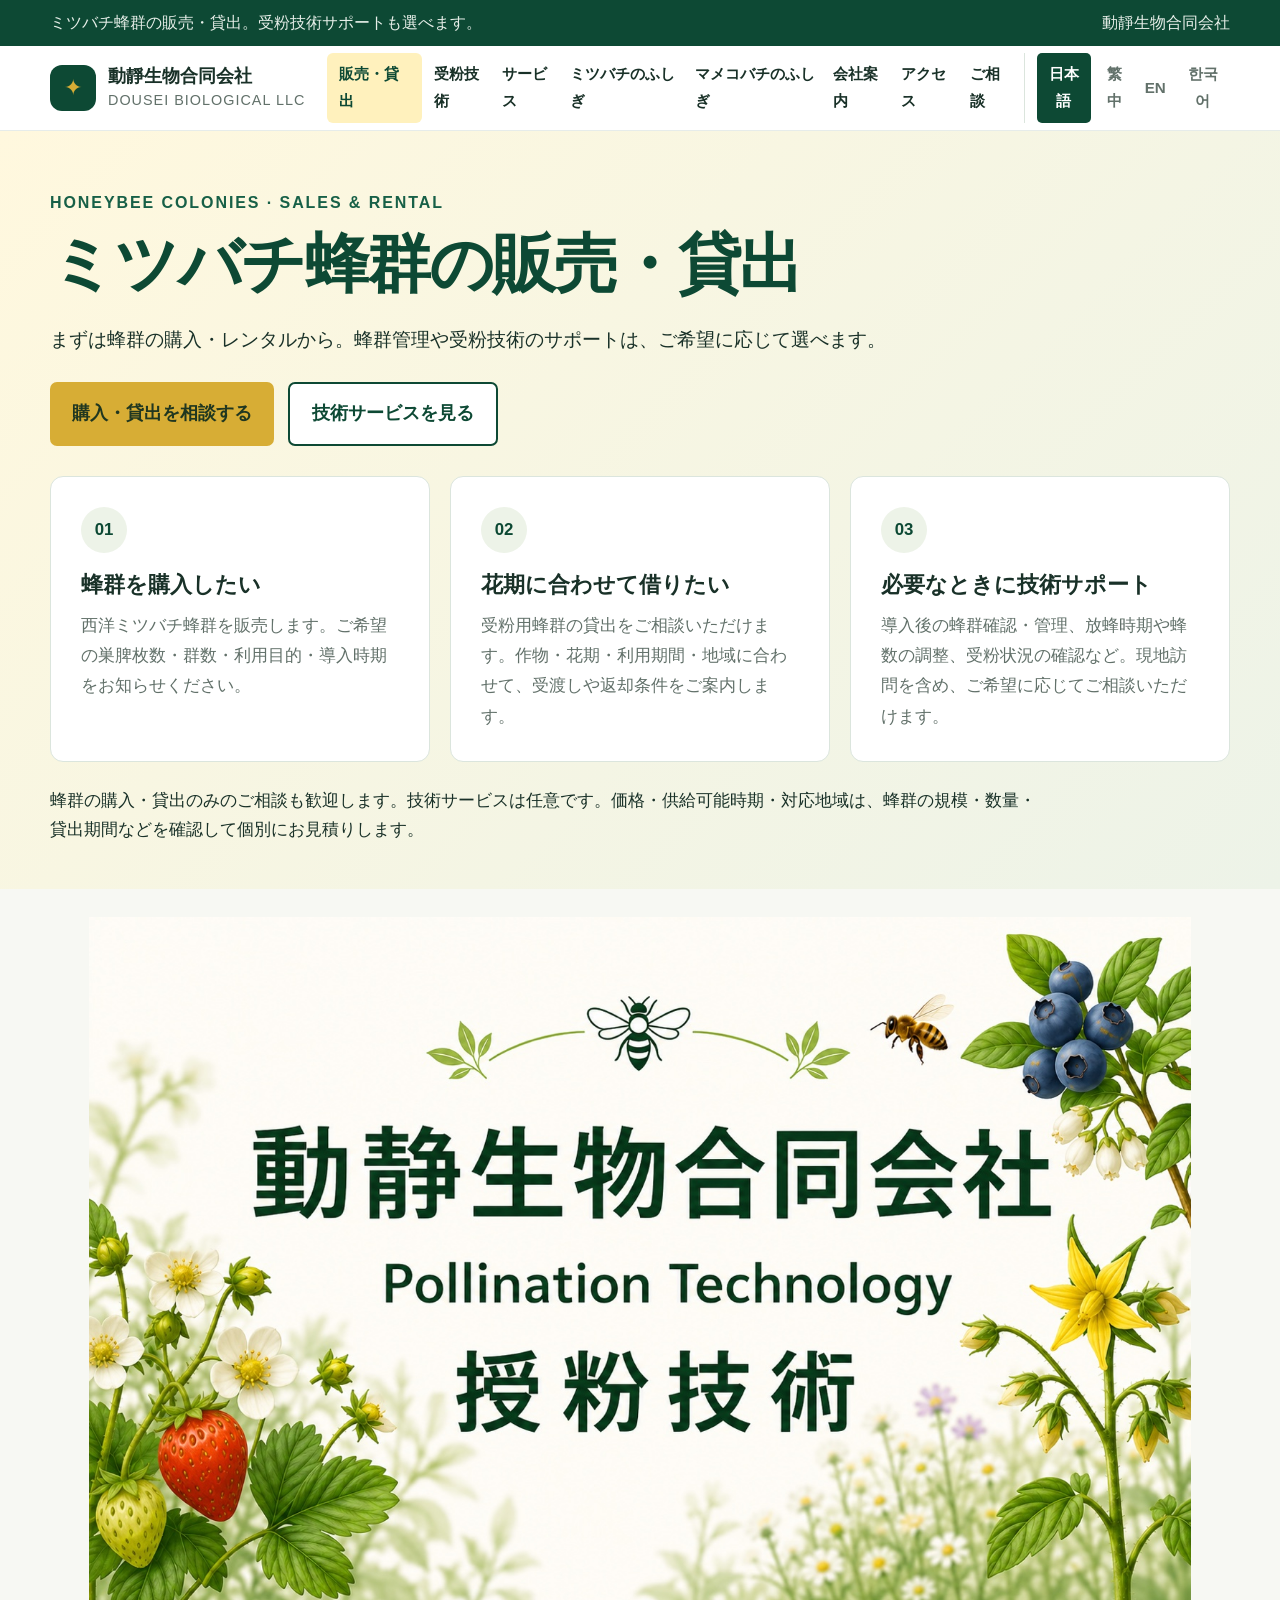
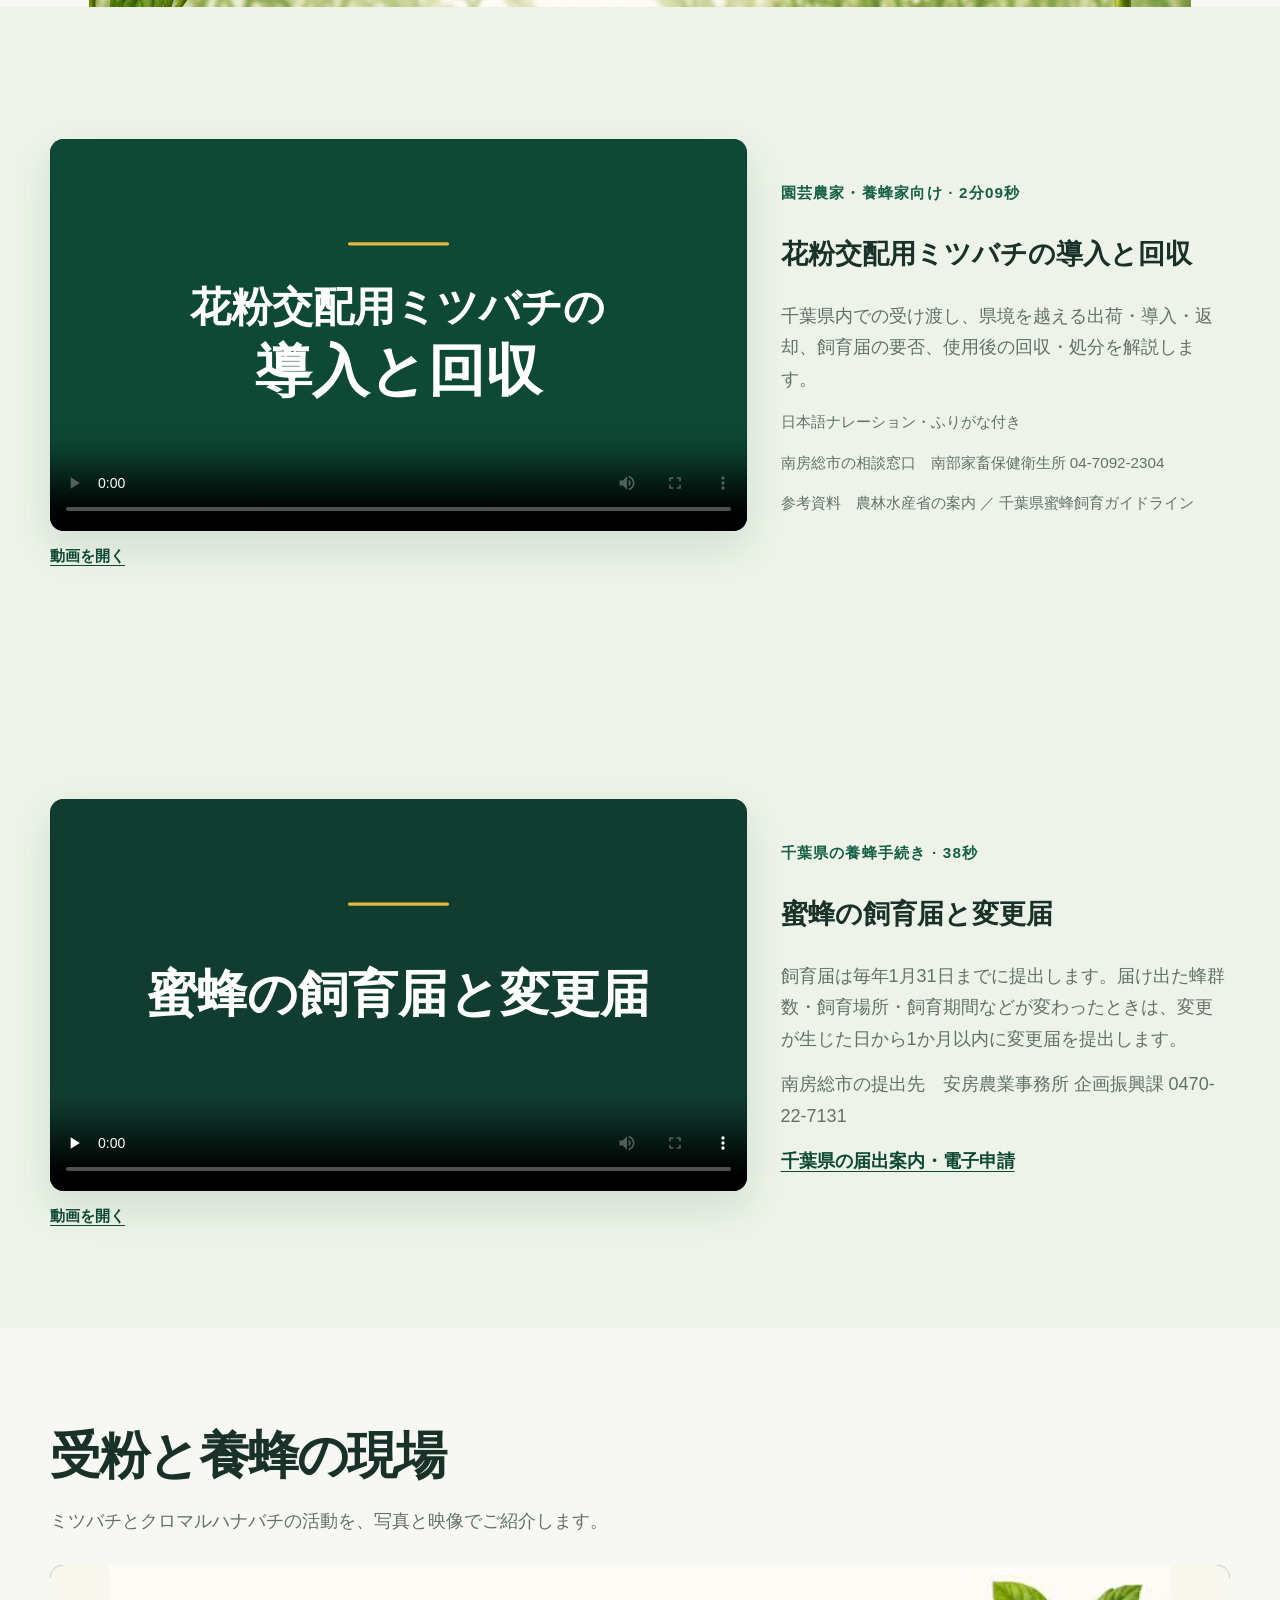
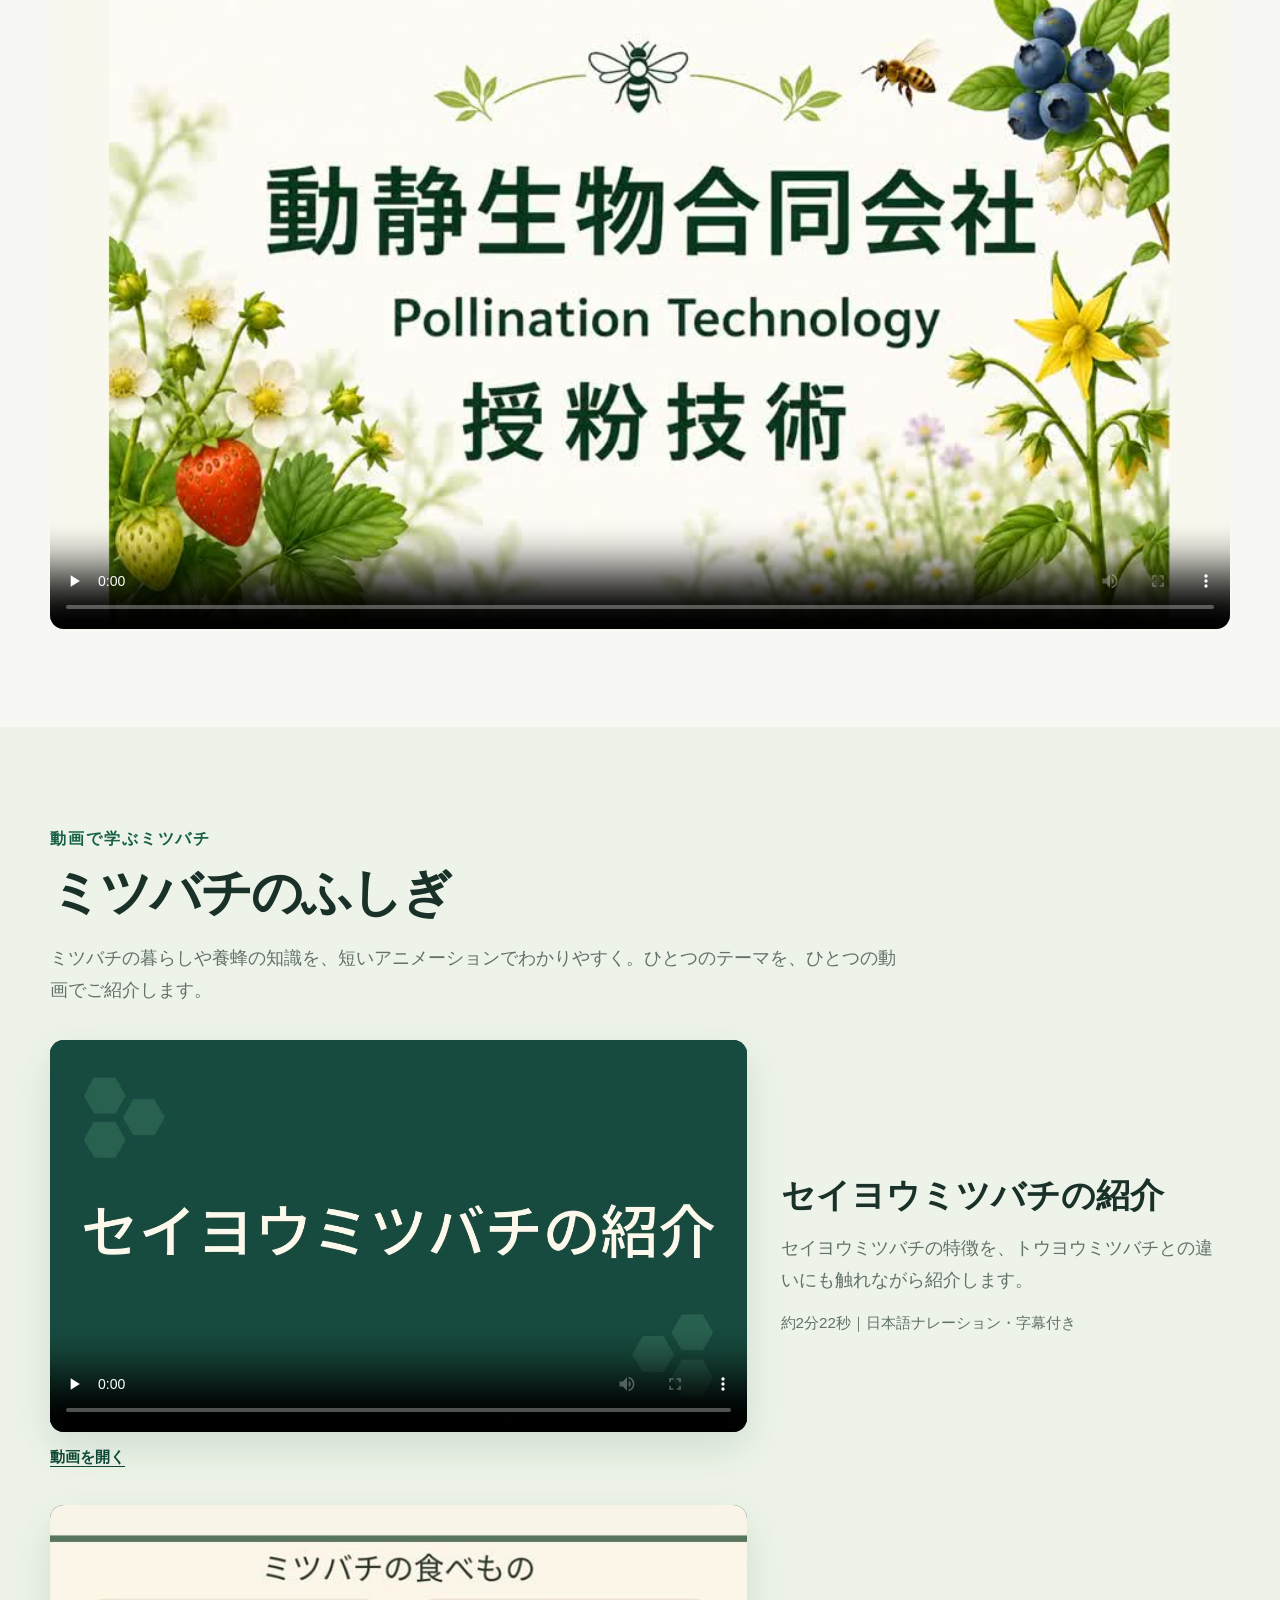
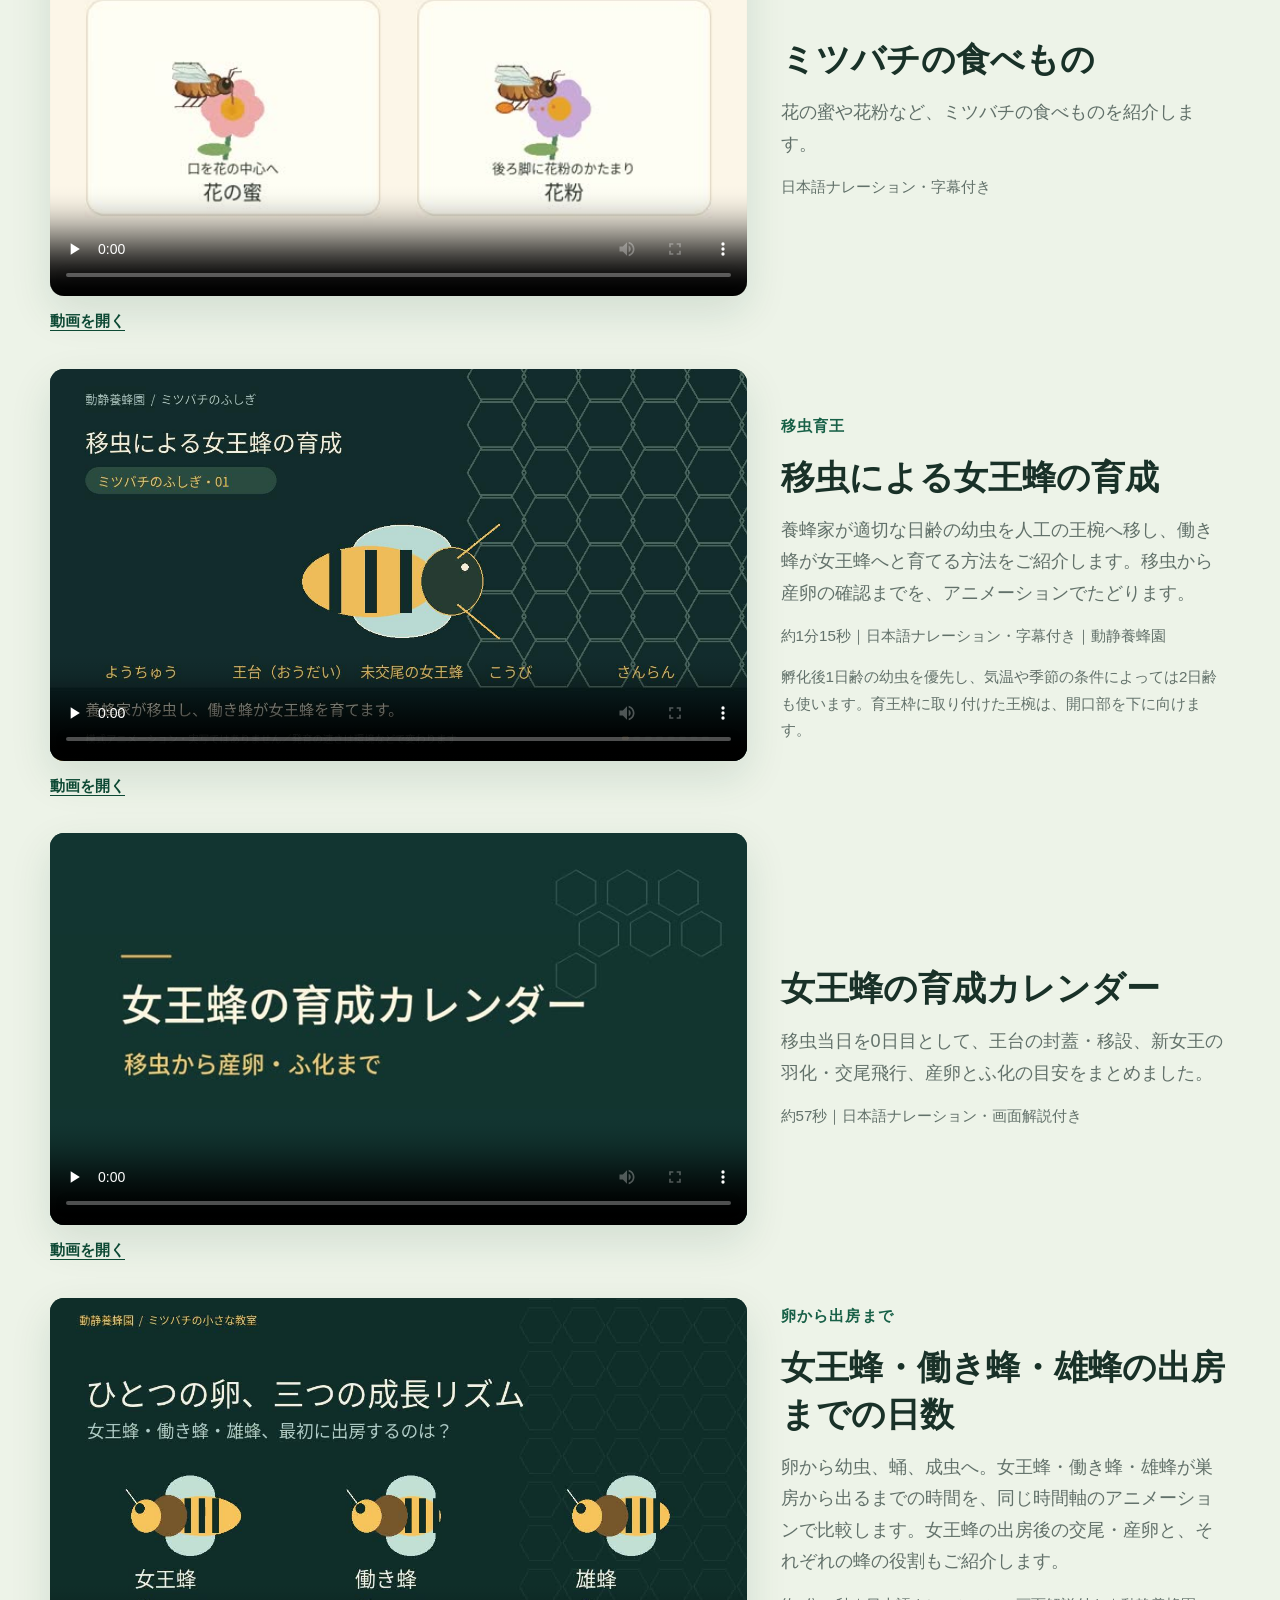
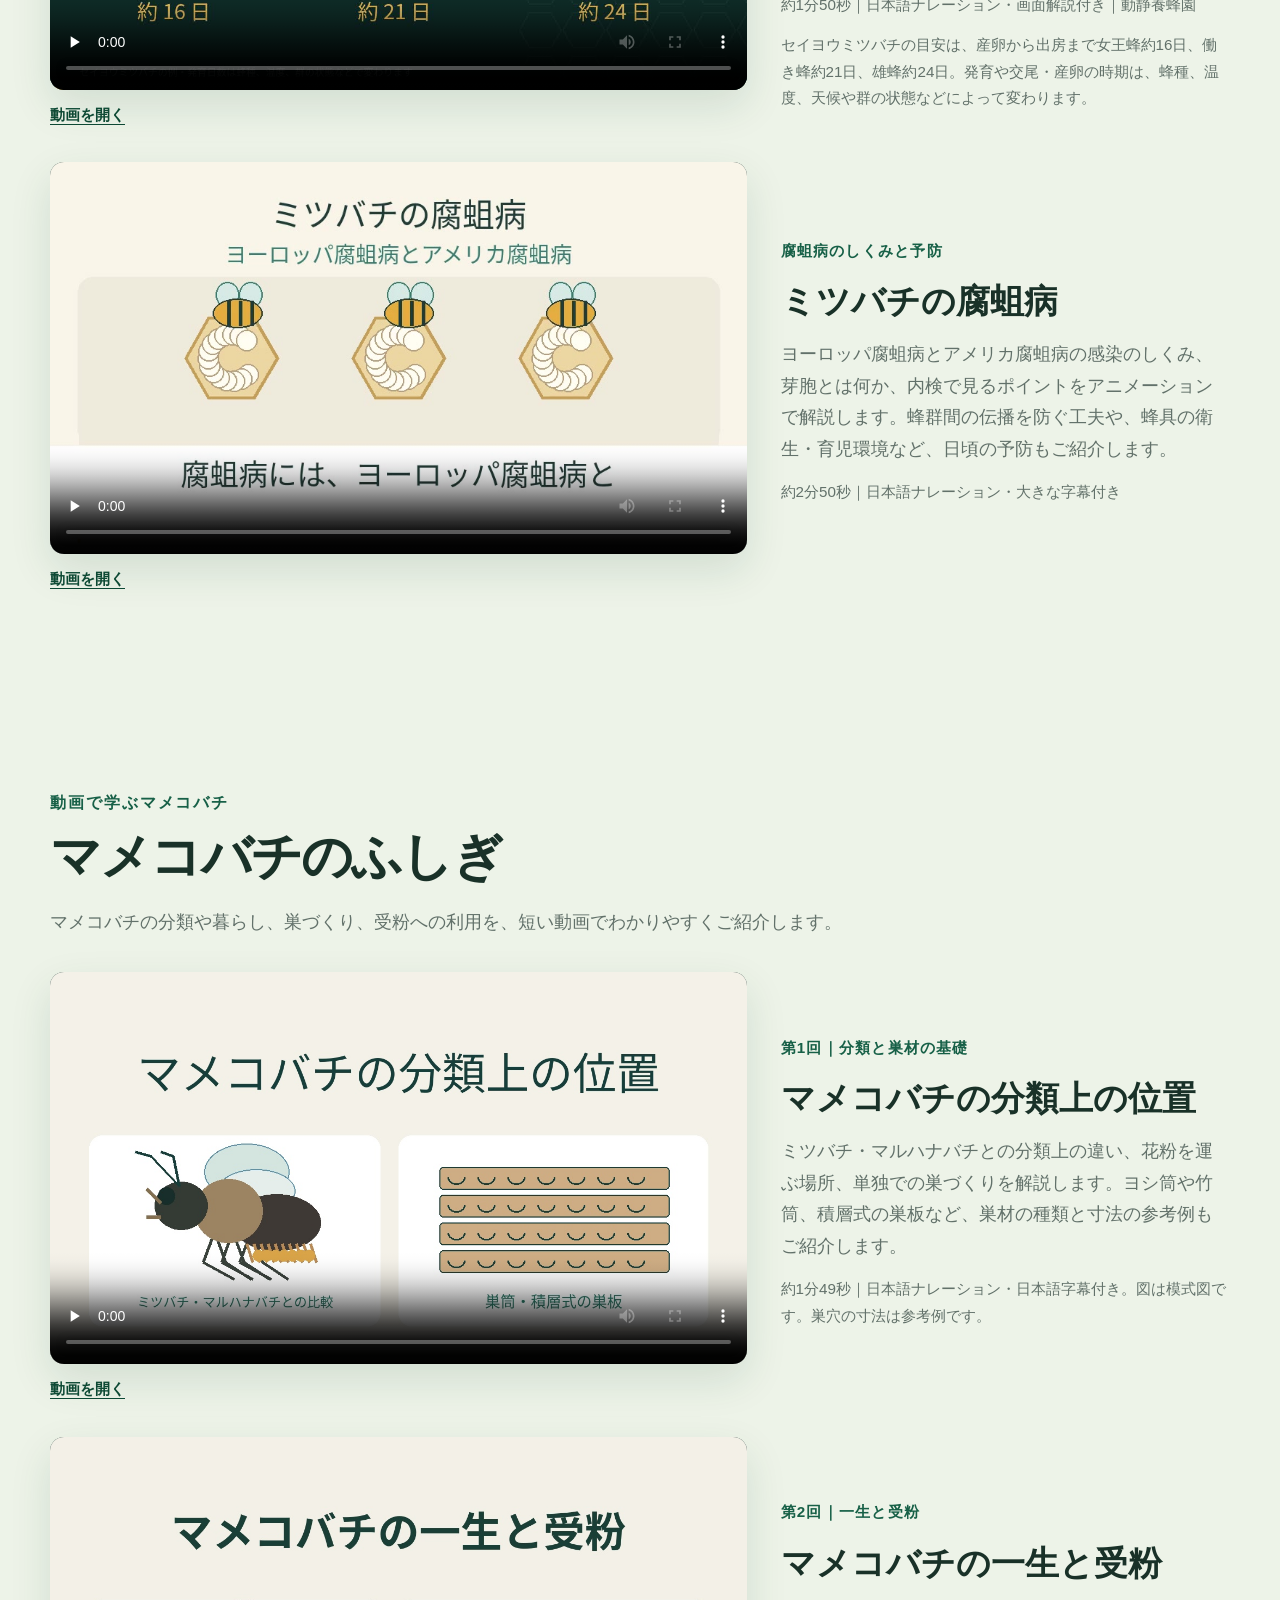
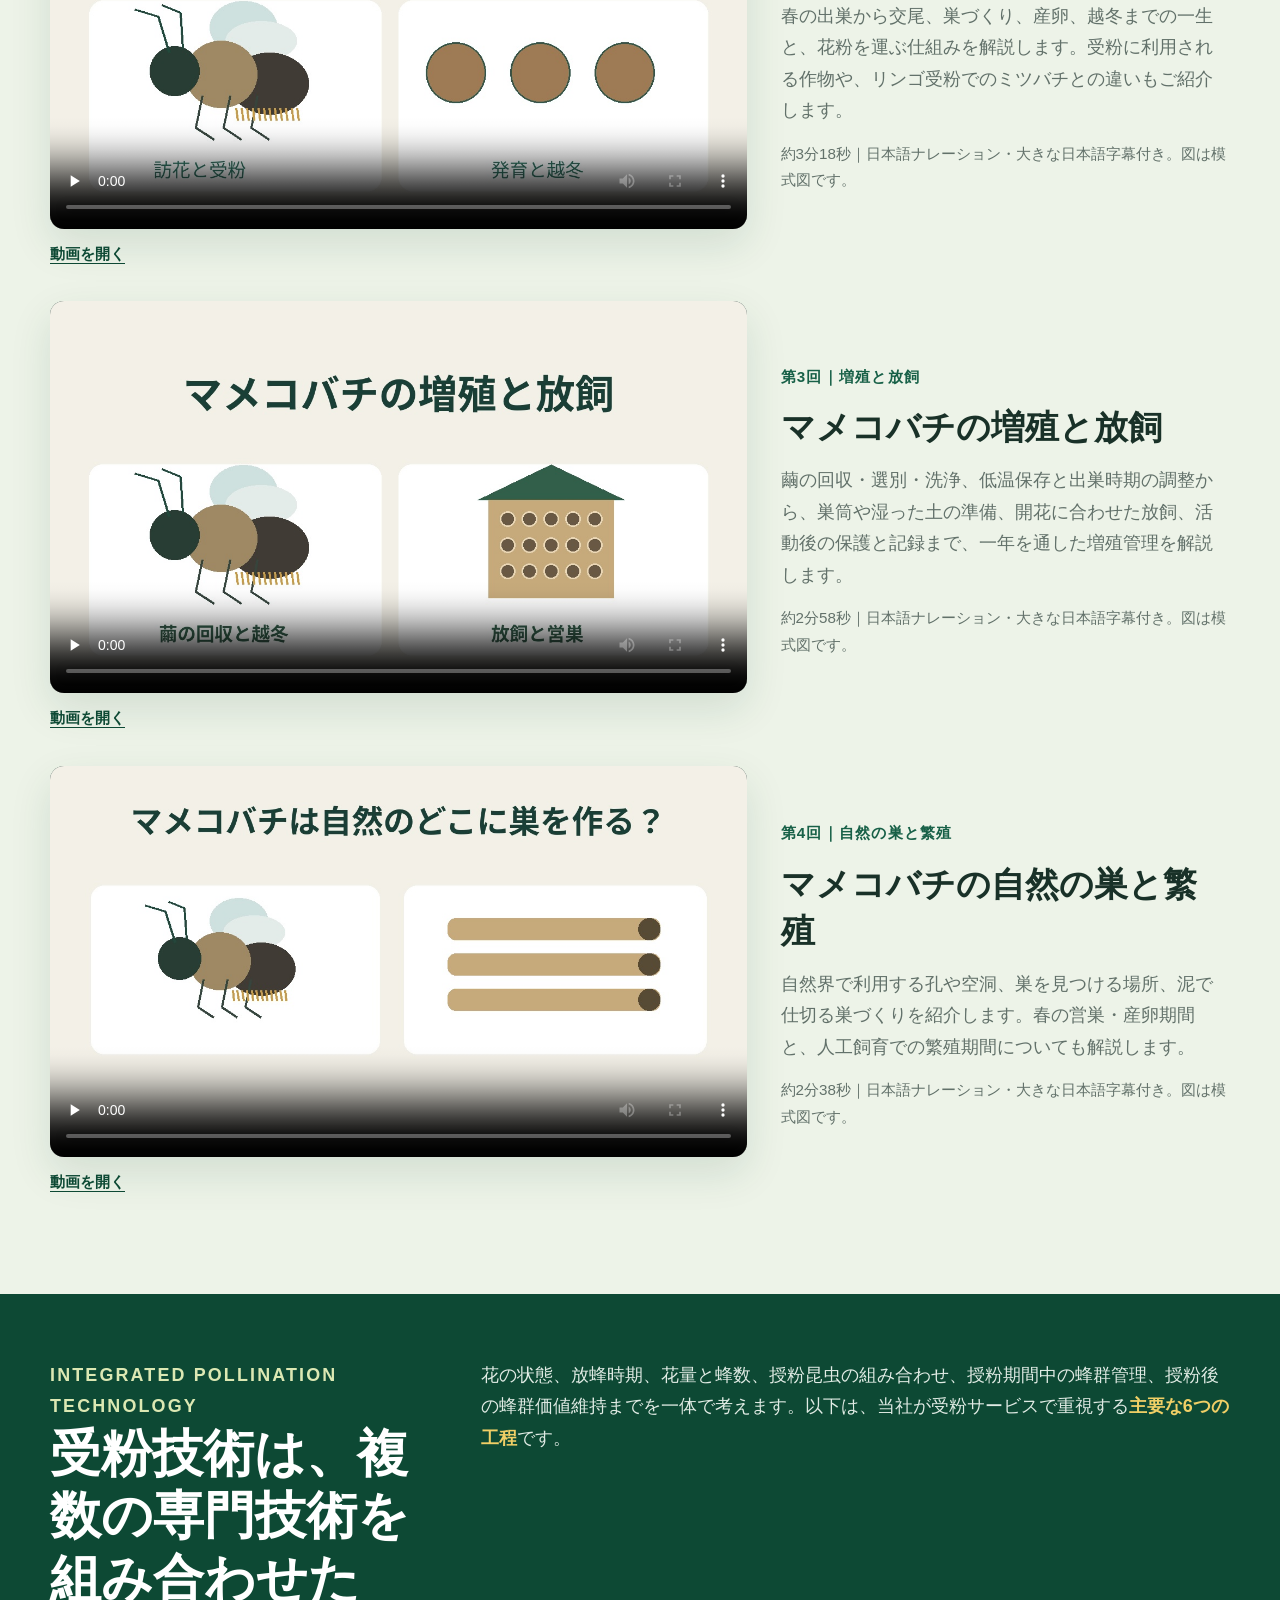
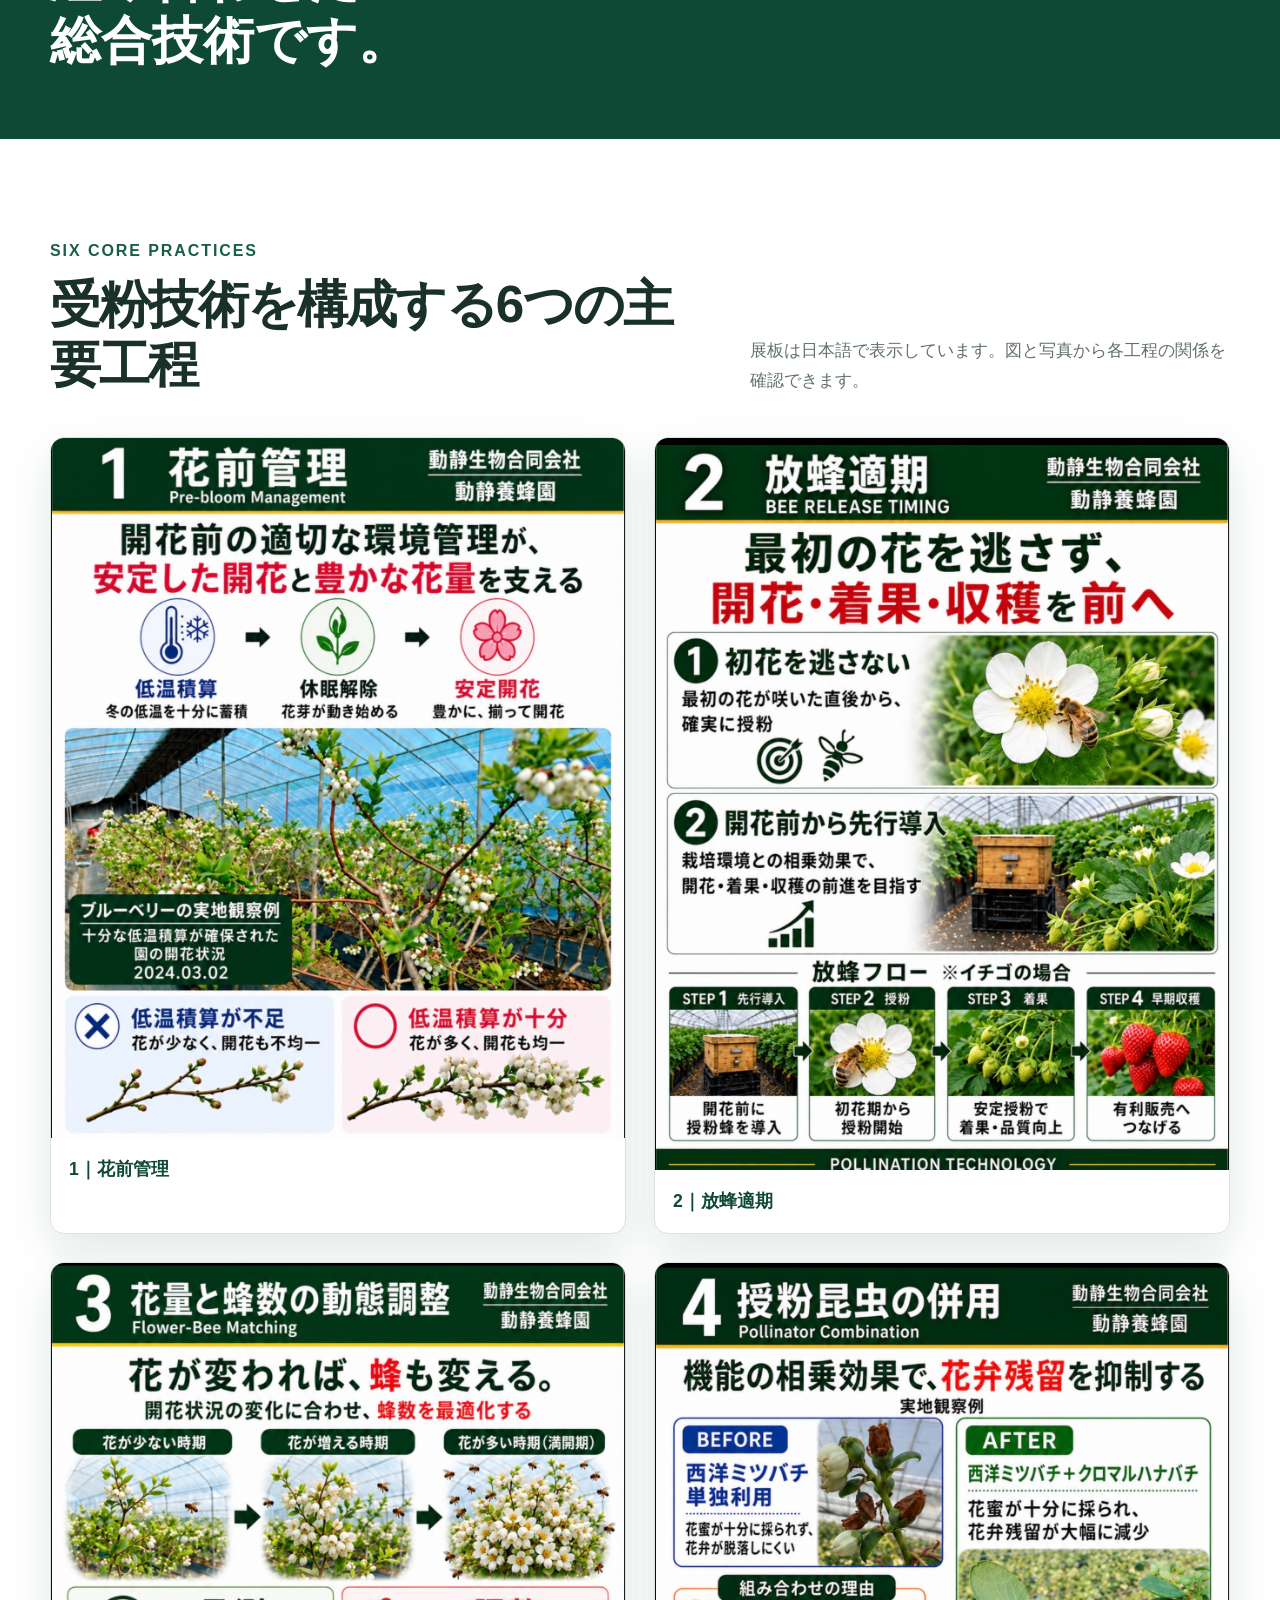
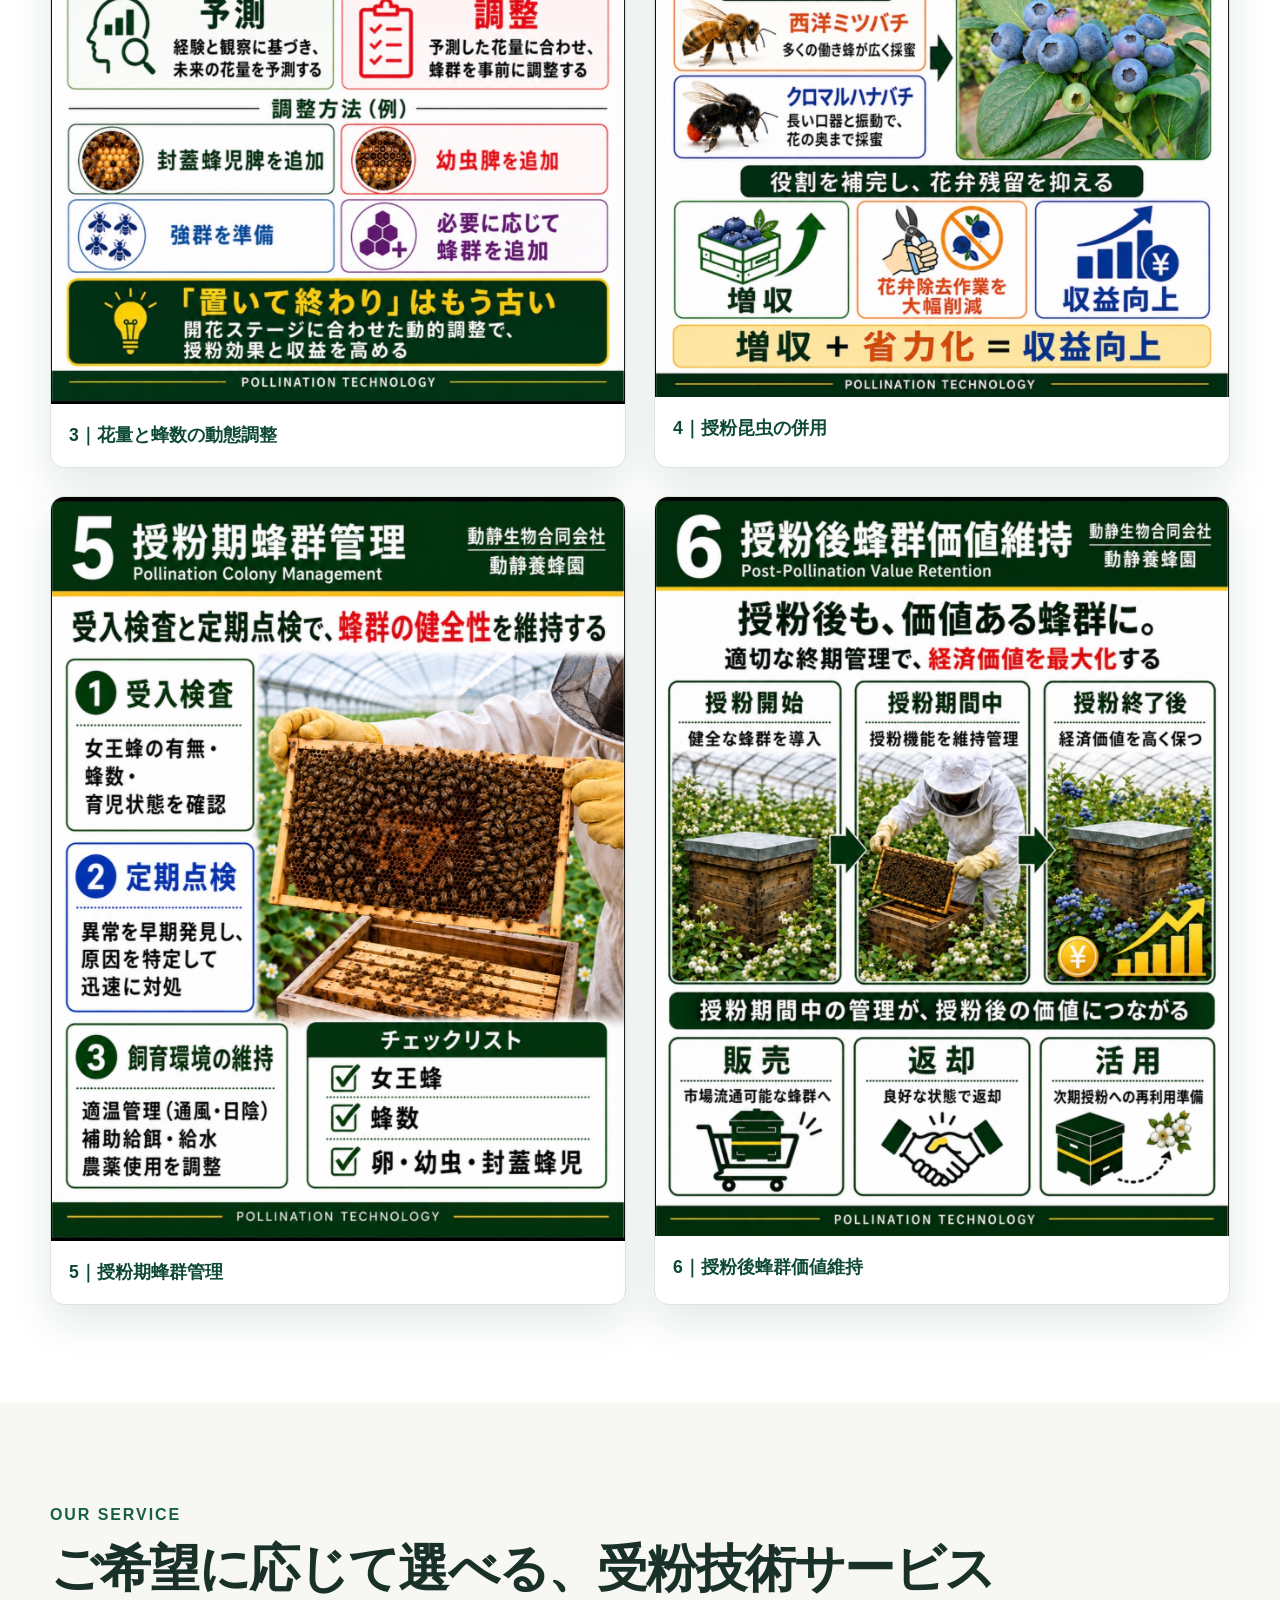
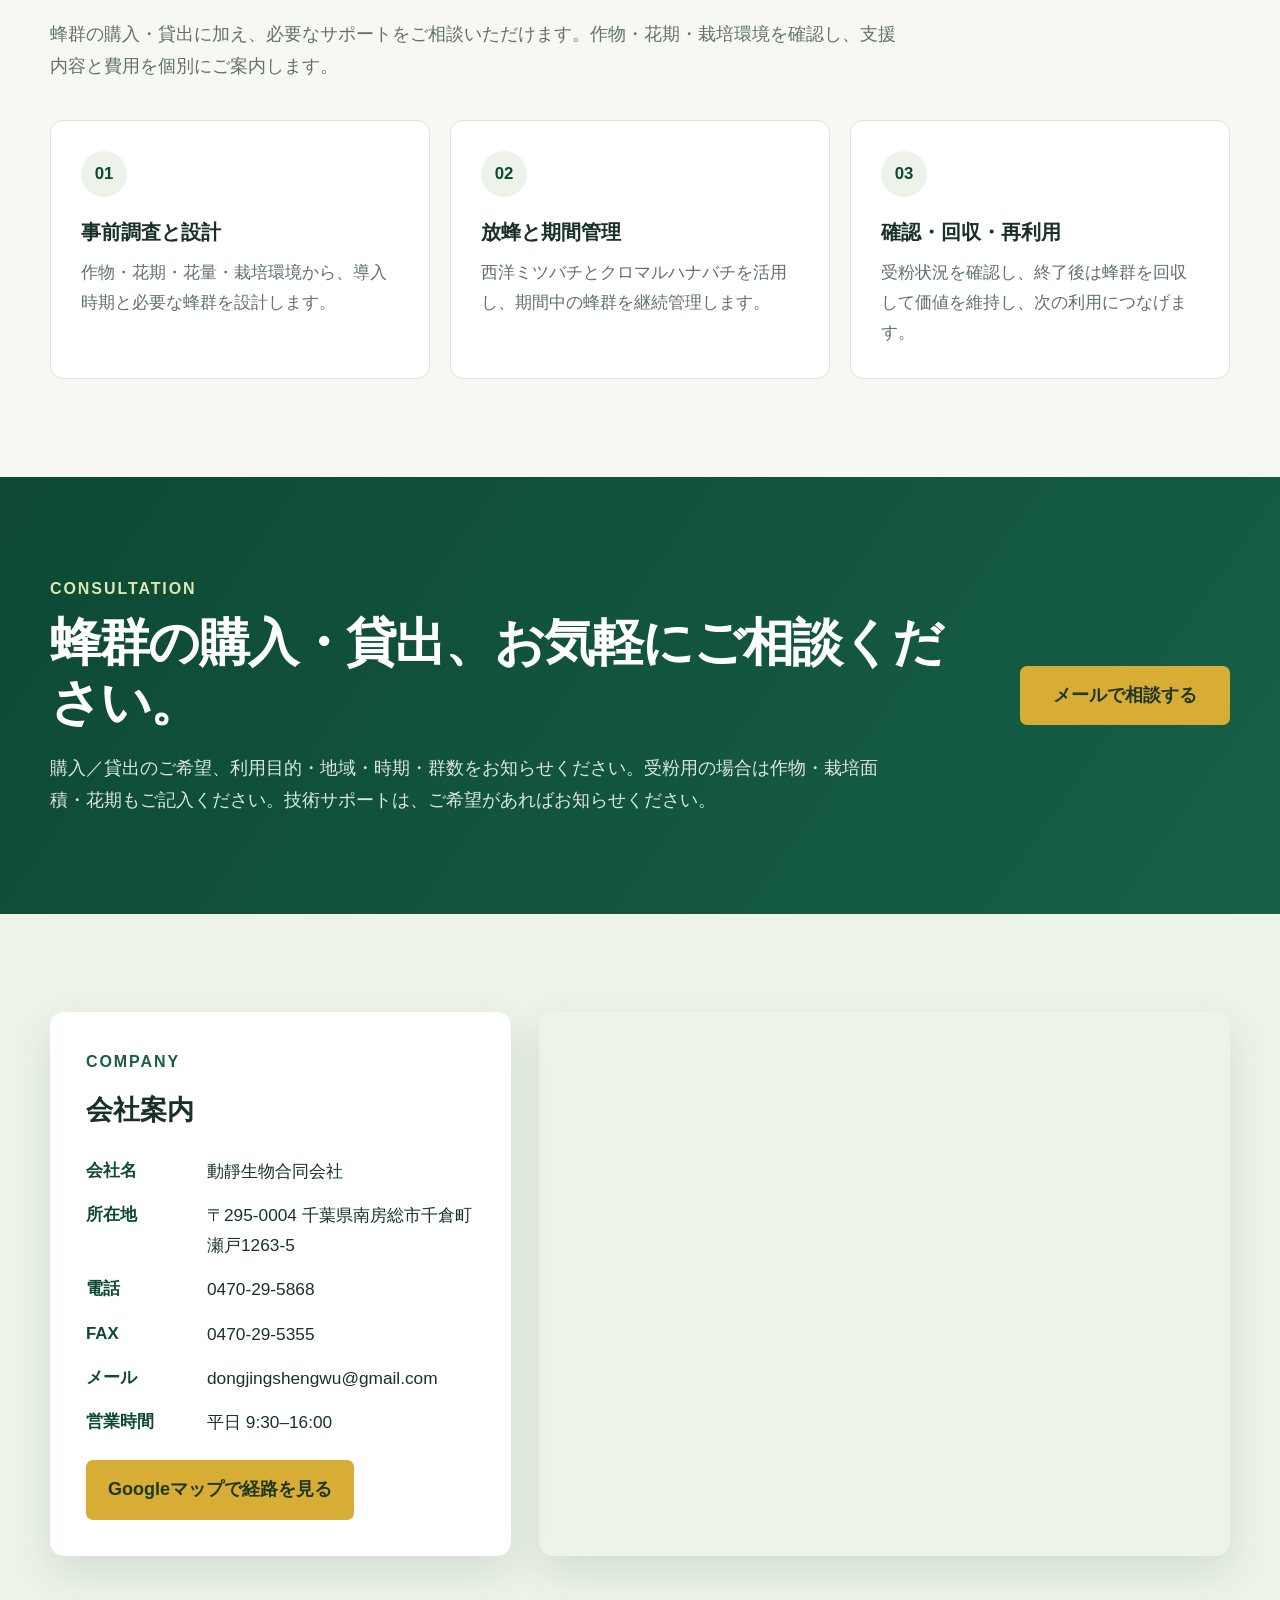
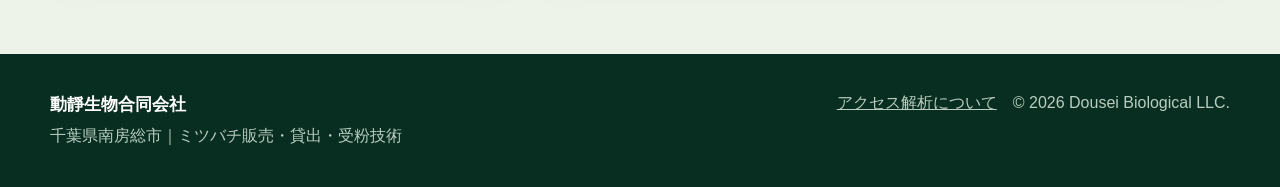
==== index.html @ c3a849e6 "Publish Japanese mason bee episode 4: natural nests and reproduction" ====
<!doctype html>
<html lang="ja">
<head>
  <meta charset="utf-8">
  <!-- Google Analytics: basic page views and visitor counts -->
  <script async src="https://www.googletagmanager.com/gtag/js?id=G-X9XHPXCDYX"></script>
  <script>
    window.dataLayer = window.dataLayer || [];
    function gtag(){dataLayer.push(arguments);}
    gtag('js', new Date());
    gtag('config', 'G-X9XHPXCDYX');
  </script>
  <meta name="viewport" content="width=device-width, initial-scale=1">
  <title>動靜生物合同会社｜ミツバチ蜂群販売・貸出・受粉技術</title>
  <meta name="description" content="西洋ミツバチ蜂群の販売・貸出。購入・レンタルのみも歓迎。蜂群管理や受粉技術サービスは必要に応じて選べます。千葉県南房総市の動靜生物合同会社。">
  <link rel="icon" type="image/svg+xml" href="data:image/svg+xml,%3Csvg xmlns='http://www.w3.org/2000/svg' viewBox='0 0 64 64'%3E%3Crect width='64' height='64' rx='15' fill='%230f4b36'/%3E%3Cpath d='M32 13c4 8 6 13 6 18 0 7-3 13-6 20-3-7-6-13-6-20 0-5 2-10 6-18Z' fill='%23e3b83d'/%3E%3C/svg%3E">
  <style>
    :root{--green:#0d4934;--green2:#176047;--pale:#edf3e8;--cream:#f7f8f3;--gold:#d7ad35;--ink:#193128;--muted:#62716a;--line:#dbe5dd;--shadow:0 16px 42px rgba(13,73,52,.12)}
    *{box-sizing:border-box}html{scroll-behavior:smooth}body{margin:0;font-family:"Noto Sans JP","Hiragino Kaku Gothic ProN","Yu Gothic","Noto Sans TC","Noto Sans KR",Arial,sans-serif;color:var(--ink);line-height:1.75;font-size:18px}a{color:inherit;text-decoration:none}button{font:inherit}.wrap{width:min(1180px,calc(100% - 40px));margin:auto}.eyebrow{margin:0 0 10px;color:var(--green2);font-size:1rem;font-weight:900;letter-spacing:.12em;text-transform:uppercase}.title{margin:0;font-size:clamp(2rem,4vw,3.6rem);line-height:1.18;letter-spacing:-.035em}.lead{max-width:850px;margin:20px 0 0;color:var(--muted);font-size:1.12rem}
    .top{background:var(--green);color:#e7efe9;font-size:1rem}.top .wrap{padding:9px 0;display:flex;justify-content:space-between}.header{position:sticky;top:0;z-index:30;background:rgba(255,255,255,.95);backdrop-filter:blur(15px);border-bottom:1px solid rgba(13,73,52,.1)}.header-in{min-height:84px;display:flex;align-items:center;gap:22px}.brand{display:flex;align-items:center;gap:12px;white-space:nowrap}.logo{width:46px;height:46px;border-radius:12px;background:var(--green);display:grid;place-items:center;color:var(--gold);font-size:22px}.brand strong{display:block;font-size:1.15rem;line-height:1.4}.brand small{display:block;color:var(--muted);font-size:.9rem;letter-spacing:.07em}.nav{display:flex;align-items:center;gap:19px;margin-left:auto;font-size:1rem;font-weight:800}.nav a:hover{color:var(--green2)}.langs{display:flex;gap:3px;padding-left:12px;border-left:1px solid var(--line)}.lang{border:0;background:transparent;color:var(--muted);padding:8px 7px;border-radius:5px;font-size:.95rem;font-weight:900;cursor:pointer}.lang.active{background:var(--green);color:#fff}.menu{display:none;margin-left:auto;border:0;background:none;color:var(--green);font-size:1.8rem}
    .hero{background:var(--cream);padding:28px 0 0}.hero-img{display:block;width:100%;max-height:690px;object-fit:contain;object-position:center bottom}
    
    section{padding:98px 0}.intro{background:var(--green);color:#fff;padding:66px 0}.intro-in{display:grid;grid-template-columns:.65fr 1.35fr;gap:70px;align-items:start}.intro .eyebrow{color:#dce8b3}.intro h2{margin:0;font-size:clamp(2rem,4vw,3.4rem);line-height:1.22}.intro p{margin:0;color:#e0ebe4;font-size:1.12rem}.intro strong{color:#f0cf66}
    .tech-head{display:flex;justify-content:space-between;gap:50px;align-items:end;margin-bottom:42px}.tech-note{max-width:480px;margin:0;color:var(--muted);font-size:1.08rem}.panels{display:grid;grid-template-columns:repeat(2,minmax(0,1fr));gap:28px}.panel{margin:0;background:white;border:1px solid var(--line);border-radius:14px;overflow:hidden;box-shadow:var(--shadow)}.panel img{width:100%;height:auto;display:block}.panel figcaption{padding:16px 18px;color:var(--green);font-size:1.1rem;font-weight:900}
    .service{background:var(--cream)}.cards{display:grid;grid-template-columns:repeat(3,1fr);gap:20px;margin-top:38px}.card{background:white;border:1px solid var(--line);border-radius:13px;padding:30px}.card-no{display:inline-grid;place-items:center;width:46px;height:46px;border-radius:50%;background:var(--pale);color:var(--green);font-size:1.05rem;font-weight:900}.card h3{margin:17px 0 7px;font-size:1.28rem}.card p{margin:0;color:var(--muted);font-size:1.08rem}
    .consult{background:linear-gradient(125deg,#0d4934,#176047);color:#fff}.consult-in{display:grid;grid-template-columns:1fr auto;gap:55px;align-items:center}.consult .eyebrow{color:#dce8b3}.consult .lead{color:#dce8e2}.btn{display:inline-flex;align-items:center;justify-content:center;padding:14px 22px;border-radius:7px;background:var(--gold);color:#203720;font-weight:900;min-width:210px}
    .company{background:var(--pale)}.company-grid{display:grid;grid-template-columns:.8fr 1.2fr;gap:28px;align-items:stretch}.company-info{background:#fff;border-radius:14px;padding:36px;box-shadow:var(--shadow)}.company-info h2{margin:0 0 22px;font-size:1.7rem}.company-info dl{display:grid;grid-template-columns:105px 1fr;gap:14px 16px;margin:0}.company-info dt{font-size:1.05rem;font-weight:900;color:var(--green)}.company-info dd{margin:0;font-size:1.08rem;word-break:break-word}.map{width:100%;min-height:430px;border:0;border-radius:14px;box-shadow:var(--shadow)}.map-btn{margin-top:23px}.footer{background:#082e21;color:#b9cec0;padding:35px 0}.footer .wrap{display:flex;justify-content:space-between;gap:24px}.footer strong{color:#fff;font-size:1.08rem}.footer small{font-size:1rem}
    @media(max-width:980px){.nav{display:none;position:absolute;top:84px;left:0;right:0;background:#fff;padding:24px;box-shadow:var(--shadow);flex-direction:column;align-items:flex-start;gap:20px;font-size:1.08rem}.nav.open{display:flex}.langs{border:0;padding:7px 0 0}.lang{font-size:.95rem;padding:9px}.menu{display:block}.intro-in,.company-grid{grid-template-columns:1fr}.cards{grid-template-columns:1fr}.consult-in{grid-template-columns:1fr}.btn{justify-self:start}}
    @media(max-width:700px){.wrap{width:min(100% - 26px,1180px)}.top{font-size:1rem}.top .wrap span:last-child{display:none}.header-in{min-height:76px}.brand strong{font-size:1rem}.brand small{font-size:.82rem}.logo{width:44px;height:44px}.nav{top:76px;font-size:1.12rem}.hero{padding-top:14px}.hero-img{max-height:none}.intro,section{padding:72px 0}.intro-in{gap:24px}.tech-head{display:block}.tech-note{margin-top:16px}.panels{grid-template-columns:1fr;gap:22px}.panel{border-radius:10px}.company-info{padding:26px}.company-info dl{grid-template-columns:1fr;gap:3px}.company-info dd{margin-bottom:12px}.map{min-height:340px}.footer .wrap{display:block}.footer small{display:block;margin-top:9px}}
  .bee-sales{background:linear-gradient(135deg,#fff8de,#edf3e8);padding:58px 0 44px;scroll-margin-top:100px}.bee-sales .title{color:var(--green);font-size:clamp(2.2rem,5vw,4.1rem)}.bee-sales .lead{color:var(--ink);font-size:1.2rem;max-width:900px}.bee-actions{display:flex;flex-wrap:wrap;gap:14px;margin-top:26px}.bee-secondary{background:#fff;border:2px solid var(--green);color:var(--green)}.bee-sales .cards{margin-top:30px}.bee-sales .card h2{font-size:1.4rem;line-height:1.4;margin:16px 0 10px}.bee-note{font-size:1.05rem;margin:24px 0 0;color:var(--ink);max-width:1000px}section[id]{scroll-margin-top:100px}.nav{gap:12px;font-size:.95rem}@media(max-width:1180px) and (min-width:981px){.header-in{flex-wrap:wrap;padding:12px 0;gap:10px}.nav{width:100%;margin-left:0;justify-content:space-between}.header{position:relative}}@media(max-width:700px){.bee-sales{padding:38px 0}.bee-actions .btn{width:100%;min-width:0}.bee-sales .card{padding:24px}.bee-sales .title{font-size:2.3rem}}

    .knowledge{background:var(--pale)}.knowledge-grid{display:grid;grid-template-columns:minmax(0,1.55fr) minmax(260px,1fr);gap:34px;align-items:center;margin-top:34px}.knowledge-player{min-width:0}.knowledge-player video{display:block;width:100%;aspect-ratio:16/9;height:auto;background:#112c2b;border-radius:14px;box-shadow:var(--shadow)}.knowledge-episode{display:inline-block;color:var(--green2);font-size:.95rem;font-weight:900;letter-spacing:.08em}.knowledge-info h3{font-size:clamp(1.5rem,3vw,2.1rem);line-height:1.4;margin:12px 0}.knowledge-info p{color:var(--muted);margin:14px 0}.knowledge-meta{font-size:.95rem}.knowledge-link{text-decoration:underline;text-underline-offset:4px;color:var(--green);font-weight:700}.knowledge-player p{margin:12px 0 0;font-size:.95rem;color:var(--muted)}@media(max-width:900px){.knowledge-grid{grid-template-columns:1fr;gap:24px}}
#grafting-queen,#bee-development{scroll-margin-top:110px}
</style>
</head>
<body>
  <div class="top"><div class="wrap"><span data-i18n="topline">千葉県南房総市から、作物に合わせた受粉技術を。</span><span>動靜生物合同会社</span></div></div>
  <header class="header"><div class="wrap header-in">
    <a class="brand" href="#top"><span class="logo">✦</span><span><strong data-i18n="companyName">動靜生物合同会社</strong><small>DOUSEI BIOLOGICAL LLC</small></span></a>
    <nav class="nav" id="nav"><a href="#bees" data-i18n="navBees" style="color:var(--green);background:#fff1bd;padding:8px 12px;border-radius:6px">販売・貸出</a><a href="#technology" data-i18n="navTechnology">受粉技術</a><a href="#service" data-i18n="navService">サービス</a><a href="#bee-knowledge" data-i18n="navKnowledge">ミツバチのふしぎ</a><a href="#mason-bee-knowledge">マメコバチのふしぎ</a><a href="#company" data-i18n="navCompany">会社案内</a><a href="#access" data-i18n="navAccess">アクセス</a><a href="#contact" data-i18n="navContact">ご相談</a><div class="langs" aria-label="Language"><button class="lang active" data-lang="ja">日本語</button><button class="lang" data-lang="zh-TW">繁中</button><button class="lang" data-lang="en">EN</button><button class="lang" data-lang="ko">한국어</button></div></nav>
    <button class="menu" aria-label="Menu" onclick="document.getElementById('nav').classList.toggle('open')">☰</button>
  </div></header>
  <main id="top">
    <section class="bee-sales" id="bees"><div class="wrap"><p class="eyebrow">Honeybee Colonies · Sales & Rental</p><h1 class="title" data-i18n="beeTitle">ミツバチ蜂群の販売・貸出</h1><p class="lead" data-i18n="beeLead">まずは蜂群の購入・レンタルから。蜂群管理や受粉技術のサポートは、ご希望に応じて選べます。</p><div class="bee-actions"><a class="btn" href="#contact" data-i18n="beeButton">購入・貸出を相談する</a><a class="btn bee-secondary" href="#service" data-i18n="techButton">技術サービスを見る</a></div><div class="cards"><article class="card"><span class="card-no">01</span><h2 data-i18n="buyTitle">蜂群を購入したい</h2><p data-i18n="buyText">西洋ミツバチ蜂群を販売します。ご希望の巣脾枚数・群数・利用目的・導入時期をお知らせください。</p></article><article class="card"><span class="card-no">02</span><h2 data-i18n="rentTitle">花期に合わせて借りたい</h2><p data-i18n="rentText">受粉用蜂群の貸出をご相談いただけます。作物・花期・利用期間・地域に合わせて、受渡しや返却条件をご案内します。</p></article><article class="card"><span class="card-no">03</span><h2 data-i18n="supportTitle">必要なときに技術サポート</h2><p data-i18n="supportText">導入後の蜂群確認・管理、放蜂時期や蜂数の調整、受粉状況の確認など。現地訪問を含め、ご希望に応じてご相談いただけます。</p></article></div><p class="bee-note" data-i18n="beeNote">蜂群の購入・貸出のみのご相談も歓迎します。技術サービスは任意です。価格・供給可能時期・対応地域は、蜂群の規模・数量・貸出期間などを確認して個別にお見積りします。</p></div></section>
    <div class="hero"><img class="hero-img" src="assets/hero-company-pollination.jpeg" alt="動靜生物合同会社 Pollination Technology 授粉技術"></div>
    <section id="pollination-bee-guide" class="knowledge" aria-labelledby="pollination-bee-title"><div class="wrap">
      <div class="knowledge-grid">
        <div class="knowledge-player">
          <video controls playsinline preload="metadata" poster="assets/pollination-bee-guide-cover.svg" aria-label="花粉交配用ミツバチの導入と回収">
            <source src="assets/pollination-bee-guide-male-voice.mp4" type="video/mp4">
            <a href="assets/pollination-bee-guide-male-voice.mp4">動画を開く</a>
          </video>
          <p><a class="knowledge-link" href="assets/pollination-bee-guide-male-voice.mp4">動画を開く</a></p>
        </div>
        <article class="knowledge-info">
          <span class="knowledge-episode">園芸農家・養蜂家向け · 2分09秒</span>
          <h2 id="pollination-bee-title">花粉交配用ミツバチの導入と回収</h2>
          <p>千葉県内での受け渡し、県境を越える出荷・導入・返却、飼育届の要否、使用後の回収・処分を解説します。</p>
          <p class="knowledge-meta">日本語ナレーション・ふりがな付き</p>
          <p class="knowledge-meta">南房総市の相談窓口　南部家畜保健衛生所 <a href="tel:0470922304">04-7092-2304</a></p>
          <p class="knowledge-meta">参考資料　<a href="https://www.maff.go.jp/j/chikusan/gijutu/mitubati/attach/pdf/index-42.pdf">農林水産省の案内</a> ／ <a href="https://www.pref.chiba.lg.jp/chikusan/documents/bee-guideline0712.pdf">千葉県蜜蜂飼育ガイドライン</a></p>
        </article>
      </div>
    </div></section>
    <section id="beekeeping-filing" class="knowledge" aria-labelledby="filing-title" lang="ja"><div class="wrap">
      <div class="knowledge-grid">
        <div class="knowledge-player">
          <video controls playsinline preload="none" poster="assets/chiba-beekeeping-filing-cover.svg" aria-labelledby="filing-title">
            <source src="assets/chiba-beekeeping-filing-ja.mp4" type="video/mp4">
            <a href="assets/chiba-beekeeping-filing-ja.mp4">動画を開く</a>
          </video>
          <p><a class="knowledge-link" href="assets/chiba-beekeeping-filing-ja.mp4">動画を開く</a></p>
        </div>
        <article class="knowledge-info">
          <span class="knowledge-episode">千葉県の養蜂手続き · 38秒</span>
          <h2 id="filing-title">蜜蜂の飼育届と変更届</h2>
          <p>飼育届は毎年1月31日までに提出します。届け出た蜂群数・飼育場所・飼育期間などが変わったときは、変更が生じた日から1か月以内に変更届を提出します。</p>
          <p>南房総市の提出先　安房農業事務所 企画振興課 <a href="tel:0470227131">0470-22-7131</a></p>
          <p><a class="knowledge-link" href="https://www.pref.chiba.lg.jp/chikusan/tetsuzuki/mitsubachi-shiikutodoke.html">千葉県の届出案内・電子申請</a></p>
        </article>
      </div>
    </div></section>
    <section id="field-video" style="background:var(--cream)"><div class="wrap">
      <h2 class="title" data-i18n="videoTitle">受粉と養蜂の現場</h2>
      <p class="lead" data-i18n="videoText">ミツバチとクロマルハナバチの活動を、写真と映像でご紹介します。</p>
      <video controls playsinline preload="none" poster="assets/pollination-field-poster.jpg" aria-label="受粉と養蜂の現場" style="display:block;width:100%;height:auto;aspect-ratio:16/9;background:#102a20;border-radius:14px;margin-top:28px">
        <source src="assets/pollination-web-final.mp4" type="video/mp4">
        <span data-i18n="videoFallback">動画を再生できない場合は、</span><a href="assets/pollination-web-final.mp4" data-i18n="videoDownload">動画ファイルを開いてください。</a>
      </video>
    </div></section>
    <section id="bee-knowledge" class="knowledge" aria-labelledby="knowledge-title"><div class="wrap">
      <p class="eyebrow" data-i18n="knowledgeEyebrow">動画で学ぶミツバチ</p>
      <h2 id="knowledge-title" class="title" data-i18n="knowledgeTitle">ミツバチのふしぎ</h2>
      <p class="lead" data-i18n="knowledgeLead">ミツバチの暮らしや養蜂の知識を、短いアニメーションでわかりやすく。ひとつのテーマを、ひとつの動画でご紹介します。</p>
      <div class="knowledge-grid" id="western-honeybee-introduction">
        <div class="knowledge-player"><video controls playsinline preload="none" poster="assets/western-honeybee-introduction-ja.jpg" aria-labelledby="western-honeybee-title">
          <source src="assets/western-honeybee-introduction-ja.mp4" type="video/mp4">
          <a href="assets/western-honeybee-introduction-ja.mp4" data-i18n="knowledgeOpen">動画を開く</a>
        </video><p><a class="knowledge-link" href="assets/western-honeybee-introduction-ja.mp4" data-i18n="knowledgeOpen">動画を開く</a></p></div>
        <article class="knowledge-info">
          <h3 id="western-honeybee-title">セイヨウミツバチの紹介</h3>
          <p>セイヨウミツバチの特徴を、トウヨウミツバチとの違いにも触れながら紹介します。</p>
          <p class="knowledge-meta">約2分22秒｜日本語ナレーション・字幕付き</p>
        </article>
      </div>
      <div class="knowledge-grid" id="honeybee-food">
        <div class="knowledge-player"><video controls playsinline preload="none" poster="assets/honeybee-food-ja-poster.svg" aria-labelledby="honeybee-food-title">
          <source src="assets/honeybee-food-ja.mp4" type="video/mp4">
          <a href="assets/honeybee-food-ja.mp4" data-i18n="knowledgeOpen">動画を開く</a>
        </video><p><a class="knowledge-link" href="assets/honeybee-food-ja.mp4" data-i18n="knowledgeOpen">動画を開く</a></p></div>
        <article class="knowledge-info">
          <h3 id="honeybee-food-title" data-i18n="foodTitle">ミツバチの食べもの</h3>
          <p data-i18n="foodDescription">花の蜜や花粉など、ミツバチの食べものを紹介します。</p>
          <p class="knowledge-meta" data-i18n="foodMeta">約1分48秒｜日本語ナレーション・字幕付き</p>
        </article>
      </div>
      <div class="knowledge-grid" id="grafting-queen">
        <div class="knowledge-player"><video controls playsinline preload="none" poster="assets/grafting-queen-01-ja.jpg" aria-label="移虫による女王蜂の育成 日本語解説付きアニメーション">
          <source src="assets/grafting-queen-01-ja.mp4" type="video/mp4">
          <a href="assets/grafting-queen-01-ja.mp4" data-i18n="knowledgeOpen">動画を開く</a>
        </video><p><a class="knowledge-link" href="assets/grafting-queen-01-ja.mp4" data-i18n="knowledgeOpen">動画を開く</a></p></div>
        <article class="knowledge-info"><span class="knowledge-episode" data-i18n="graftingEpisode">移虫育王</span>
          <h3 data-i18n="graftingTitle">移虫による女王蜂の育成</h3>
          <p data-i18n="graftingDescription">養蜂家が適切な日齢の幼虫を人工の王椀へ移し、働き蜂が女王蜂へと育てる方法をご紹介します。移虫から産卵の確認までを、アニメーションでたどります。</p>
          <p class="knowledge-meta" data-i18n="graftingMeta">約1分15秒｜日本語ナレーション・字幕付き｜動静養蜂園</p>
          <p class="knowledge-meta" data-i18n="graftingNote">孵化後1日齢の幼虫を優先し、気温や季節の条件によっては2日齢も使います。育王枠に取り付けた王椀は、開口部を下に向けます。</p>
        </article>
      </div>
      <div class="knowledge-grid" id="queen-rearing-calendar">
        <div class="knowledge-player"><video controls playsinline preload="none" poster="assets/queen-rearing-calendar-ja.jpg" aria-labelledby="queen-rearing-calendar-title">
          <source src="assets/queen-rearing-calendar-ja.mp4" type="video/mp4">
          <a href="assets/queen-rearing-calendar-ja.mp4" data-i18n="knowledgeOpen">動画を開く</a>
        </video><p><a class="knowledge-link" href="assets/queen-rearing-calendar-ja.mp4" data-i18n="knowledgeOpen">動画を開く</a></p></div>
        <article class="knowledge-info">
          <h3 id="queen-rearing-calendar-title" data-i18n="queenCalendarTitle">女王蜂の育成カレンダー</h3>
          <p data-i18n="queenCalendarDescription">移虫当日を0日目として、王台の封蓋・移設、新女王の羽化・交尾飛行、産卵とふ化の目安をまとめました。</p>
          <p class="knowledge-meta" data-i18n="queenCalendarMeta">約57秒｜日本語ナレーション・画面解説付き</p>
        </article>
      </div>
      <div class="knowledge-grid" id="bee-development">
        <div class="knowledge-player"><video controls playsinline preload="none" poster="assets/bee-growth-ja.jpg" aria-label="女王蜂・働き蜂・雄蜂の成長比較 日本語解説付きアニメーション">
          <source src="assets/bee-growth-ja.mp4" type="video/mp4">
          <a href="assets/bee-growth-ja.mp4" data-i18n="knowledgeOpen">動画を開く</a>
        </video><p><a class="knowledge-link" href="assets/bee-growth-ja.mp4" data-i18n="knowledgeOpen">動画を開く</a></p></div>
        <article class="knowledge-info"><span class="knowledge-episode" data-i18n="growthEpisode">卵から出房まで</span>
          <h3 data-i18n="growthTitle">女王蜂・働き蜂・雄蜂の出房までの日数</h3>
          <p data-i18n="growthDescription">卵から幼虫、蛹、成虫へ。女王蜂・働き蜂・雄蜂が巣房から出るまでの時間を、同じ時間軸のアニメーションで比較します。女王蜂の出房後の交尾・産卵と、それぞれの蜂の役割もご紹介します。</p>
          <p class="knowledge-meta" data-i18n="growthMeta">約1分50秒｜日本語ナレーション・画面解説付き｜動静養蜂園</p>
          <p class="knowledge-meta" data-i18n="growthNote">セイヨウミツバチの目安は、産卵から出房まで女王蜂約16日、働き蜂約21日、雄蜂約24日。発育や交尾・産卵の時期は、蜂種、温度、天候や群の状態などによって変わります。</p>
        </article>
      </div>
      <div class="knowledge-grid" id="bee-foulbrood">
        <div class="knowledge-player"><video controls playsinline preload="none" poster="assets/foulbrood-ja.jpg" aria-label="ミツバチの腐蛆病 日本語ナレーション・字幕付きアニメーション">
          <source src="assets/foulbrood-ja.mp4" type="video/mp4">
          <a href="assets/foulbrood-ja.mp4" data-i18n="knowledgeOpen">動画を開く</a>
        </video><p><a class="knowledge-link" href="assets/foulbrood-ja.mp4" data-i18n="knowledgeOpen">動画を開く</a></p></div>
        <article class="knowledge-info"><span class="knowledge-episode" data-i18n="foulbroodEpisode">腐蛆病のしくみと予防</span>
          <h3 data-i18n="foulbroodTitle">ミツバチの腐蛆病</h3>
          <p data-i18n="foulbroodDescription">ヨーロッパ腐蛆病とアメリカ腐蛆病の感染のしくみ、芽胞とは何か、内検で見るポイントをアニメーションで解説します。蜂群間の伝播を防ぐ工夫や、蜂具の衛生・育児環境など、日頃の予防もご紹介します。</p>
          <p class="knowledge-meta" data-i18n="foulbroodMeta">約2分50秒｜日本語ナレーション・大きな字幕付き</p>
        </article>
      </div>
    </div></section>
    <section id="mason-bee-knowledge" class="knowledge" aria-labelledby="mason-bee-heading"><div class="wrap">
      <p class="eyebrow">動画で学ぶマメコバチ</p>
      <h2 class="title" id="mason-bee-heading">マメコバチのふしぎ</h2>
      <p class="lead">マメコバチの分類や暮らし、巣づくり、受粉への利用を、短い動画でわかりやすくご紹介します。</p>
      <div class="knowledge-grid" id="mason-bee-classification">
        <div class="knowledge-player"><video controls playsinline preload="none" poster="assets/mason-bee-classification-ja.jpg" aria-labelledby="mason-bee-classification-title">
          <source src="assets/mason-bee-classification-ja.mp4" type="video/mp4">
          <a href="assets/mason-bee-classification-ja.mp4">動画を開く</a>
        </video><p><a class="knowledge-link" href="assets/mason-bee-classification-ja.mp4">動画を開く</a></p></div>
        <article class="knowledge-info"><span class="knowledge-episode">第1回｜分類と巣材の基礎</span>
          <h3 id="mason-bee-classification-title">マメコバチの分類上の位置</h3>
          <p>ミツバチ・マルハナバチとの分類上の違い、花粉を運ぶ場所、単独での巣づくりを解説します。ヨシ筒や竹筒、積層式の巣板など、巣材の種類と寸法の参考例もご紹介します。</p>
          <p class="knowledge-meta">約1分49秒｜日本語ナレーション・日本語字幕付き。図は模式図です。巣穴の寸法は参考例です。</p>
        </article>
      </div>
      <div class="knowledge-grid" id="mason-bee-life-pollination">
        <div class="knowledge-player"><video controls playsinline preload="none" poster="assets/mason-bee-life-pollination-ja.jpg" aria-labelledby="mason-bee-life-pollination-title">
          <source src="assets/mason-bee-life-pollination-ja.mp4" type="video/mp4">
          <a href="assets/mason-bee-life-pollination-ja.mp4">動画を開く</a>
        </video><p><a class="knowledge-link" href="assets/mason-bee-life-pollination-ja.mp4">動画を開く</a></p></div>
        <article class="knowledge-info"><span class="knowledge-episode">第2回｜一生と受粉</span>
          <h3 id="mason-bee-life-pollination-title">マメコバチの一生と受粉</h3>
          <p>春の出巣から交尾、巣づくり、産卵、越冬までの一生と、花粉を運ぶ仕組みを解説します。受粉に利用される作物や、リンゴ受粉でのミツバチとの違いもご紹介します。</p>
          <p class="knowledge-meta">約3分18秒｜日本語ナレーション・大きな日本語字幕付き。図は模式図です。</p>
        </article>
      </div>
      <div class="knowledge-grid" id="mason-bee-propagation-release">
        <div class="knowledge-player"><video controls playsinline preload="none" poster="assets/mason-bee-propagation-release-ja.jpg" aria-labelledby="mason-bee-propagation-release-title">
          <source src="assets/mason-bee-propagation-release-ja.mp4" type="video/mp4">
          <a href="assets/mason-bee-propagation-release-ja.mp4">動画を開く</a>
        </video><p><a class="knowledge-link" href="assets/mason-bee-propagation-release-ja.mp4">動画を開く</a></p></div>
        <article class="knowledge-info"><span class="knowledge-episode">第3回｜増殖と放飼</span>
          <h3 id="mason-bee-propagation-release-title">マメコバチの増殖と放飼</h3>
          <p>繭の回収・選別・洗浄、低温保存と出巣時期の調整から、巣筒や湿った土の準備、開花に合わせた放飼、活動後の保護と記録まで、一年を通した増殖管理を解説します。</p>
          <p class="knowledge-meta">約2分58秒｜日本語ナレーション・大きな日本語字幕付き。図は模式図です。</p>
        </article>
      </div>
      <div class="knowledge-grid" id="mason-bee-natural-nests">
        <div class="knowledge-player"><video controls playsinline preload="none" poster="assets/mason-bee-natural-nests-ja.jpg" aria-labelledby="mason-bee-natural-nests-title">
          <source src="assets/mason-bee-natural-nests-ja.mp4" type="video/mp4">
          <a href="assets/mason-bee-natural-nests-ja.mp4">動画を開く</a>
        </video><p><a class="knowledge-link" href="assets/mason-bee-natural-nests-ja.mp4">動画を開く</a></p></div>
        <article class="knowledge-info"><span class="knowledge-episode">第4回｜自然の巣と繁殖</span>
          <h3 id="mason-bee-natural-nests-title">マメコバチの自然の巣と繁殖</h3>
          <p>自然界で利用する孔や空洞、巣を見つける場所、泥で仕切る巣づくりを紹介します。春の営巣・産卵期間と、人工飼育での繁殖期間についても解説します。</p>
          <p class="knowledge-meta">約2分38秒｜日本語ナレーション・大きな日本語字幕付き。図は模式図です。</p>
        </article>
      </div>
    </div></section>
    <section class="intro"><div class="wrap intro-in"><div><p class="eyebrow">Integrated Pollination Technology</p><h2 data-i18n="introTitle">受粉技術は、複数の専門技術を組み合わせた総合技術です。</h2></div><p data-i18n="introText">花の状態、放蜂時期、花量と蜂数、授粉昆虫の組み合わせ、授粉期間中の蜂群管理、授粉後の蜂群価値維持までを一体で考えます。以下は、当社が受粉サービスで重視する<strong>主要な6つの工程</strong>です。</p></div></section>
    <section id="technology"><div class="wrap">
      <div class="tech-head"><div><p class="eyebrow">Six Core Practices</p><h2 class="title" data-i18n="sixTitle">受粉技術を構成する6つの主要工程</h2></div><p class="tech-note" data-i18n="panelNote">展板は日本語で表示しています。図と写真から各工程の関係を確認できます。</p></div>
      <div class="panels">
        <figure class="panel"><img src="assets/panel-01-pre-bloom.jpeg" alt="1 花前管理"><figcaption data-i18n="p1">1｜花前管理</figcaption></figure>
        <figure class="panel"><img src="assets/panel-02-release-timing.jpeg" alt="2 放蜂適期"><figcaption data-i18n="p2">2｜放蜂適期</figcaption></figure>
        <figure class="panel"><img src="assets/panel-03-flower-bee-matching.jpeg" alt="3 花量と蜂数の動態調整"><figcaption data-i18n="p3">3｜花量と蜂数の動態調整</figcaption></figure>
        <figure class="panel"><img src="assets/panel-04-pollinator-combination.jpeg" alt="4 授粉昆虫の併用"><figcaption data-i18n="p4">4｜授粉昆虫の併用</figcaption></figure>
        <figure class="panel"><img src="assets/panel-05-colony-management.jpeg" alt="5 授粉期蜂群管理"><figcaption data-i18n="p5">5｜授粉期蜂群管理</figcaption></figure>
        <figure class="panel"><img src="assets/panel-06-value-retention.jpeg" alt="6 授粉後蜂群価値維持"><figcaption data-i18n="p6">6｜授粉後蜂群価値維持</figcaption></figure>
      </div>
    </div></section>
    <section class="service" id="service"><div class="wrap"><p class="eyebrow">Our Service</p><h2 class="title" data-i18n="serviceTitle">蜂を置くだけで終わらない、一貫した受粉サービス</h2><p class="lead" data-i18n="serviceLead">作物、栽培面積、花期、施設・露地の条件を確認し、適した蜂種と管理方法を組み立てます。</p><div class="cards">
      <article class="card"><span class="card-no">01</span><h3 data-i18n="card1Title">事前調査と設計</h3><p data-i18n="card1Text">作物・花期・花量・栽培環境から、導入時期と必要な蜂群を設計します。</p></article>
      <article class="card"><span class="card-no">02</span><h3 data-i18n="card2Title">放蜂と期間管理</h3><p data-i18n="card2Text">西洋ミツバチとクロマルハナバチを活用し、期間中の蜂群を継続管理します。</p></article>
      <article class="card"><span class="card-no">03</span><h3 data-i18n="card3Title">確認・回収・再利用</h3><p data-i18n="card3Text">受粉状況を確認し、終了後は蜂群を回収して価値を維持し、次の利用につなげます。</p></article>
    </div></div></section>
    <section class="consult" id="contact"><div class="wrap consult-in"><div><p class="eyebrow">Consultation</p><h2 class="title" data-i18n="consultTitle">作物名・栽培面積・開花予定時期をお聞かせください。</h2><p class="lead" data-i18n="consultText">条件を確認し、適した受粉方法と個別見積りをご案内します。</p></div><a class="btn" href="mailto:dongjingshengwu@gmail.com" data-i18n="consultButton">メールで相談する</a></div></section>
    <section class="company" id="company"><div class="wrap company-grid"><div class="company-info"><p class="eyebrow">Company</p><h2 data-i18n="companyTitle">会社案内</h2><dl><dt data-i18n="labelCompany">会社名</dt><dd data-i18n="companyName">動靜生物合同会社</dd><dt data-i18n="labelAddress">所在地</dt><dd>〒295-0004 千葉県南房総市千倉町瀬戸1263-5</dd><dt data-i18n="labelPhone">電話</dt><dd><a href="tel:0470295868">0470-29-5868</a></dd><dt>FAX</dt><dd>0470-29-5355</dd><dt data-i18n="labelEmail">メール</dt><dd><a href="mailto:dongjingshengwu@gmail.com">dongjingshengwu@gmail.com</a></dd><dt data-i18n="labelHours">営業時間</dt><dd data-i18n="hours">平日 9:30–16:00</dd></dl><a class="btn map-btn" href="https://www.google.com/maps/dir/?api=1&destination=%E5%8D%83%E8%91%89%E7%9C%8C%E5%8D%97%E6%88%BF%E7%B7%8F%E5%B8%82%E5%8D%83%E5%80%89%E7%94%BA%E7%80%AC%E6%88%B81263-5" target="_blank" rel="noopener" data-i18n="route">Googleマップで経路を見る</a></div><iframe class="map" id="access" title="動靜生物合同会社の所在地" loading="lazy" referrerpolicy="no-referrer-when-downgrade" src="https://www.google.com/maps?q=%E5%8D%83%E8%91%89%E7%9C%8C%E5%8D%97%E6%88%BF%E7%B7%8F%E5%B8%82%E5%8D%83%E5%80%89%E7%94%BA%E7%80%AC%E6%88%B81263-5&output=embed"></iframe></div></section>
  </main>
  <footer class="footer"><div class="wrap"><div><strong data-i18n="companyName">動靜生物合同会社</strong><br><small data-i18n="footerLine">千葉県南房総市｜受粉技術・養蜂</small></div><small><a href="privacy.html" style="text-decoration:underline">アクセス解析について</a>　© 2026 Dousei Biological LLC.</small></div></footer>
  <script>
  const copy={
    "ja":{topline:"千葉県南房総市から、作物に合わせた受粉技術を。",companyName:"動靜生物合同会社",navTechnology:"受粉技術",navService:"サービス",navCompany:"会社案内",navAccess:"アクセス",navContact:"ご相談",introTitle:"受粉技術は、複数の専門技術を組み合わせた総合技術です。",introText:"花の状態、放蜂時期、花量と蜂数、授粉昆虫の組み合わせ、授粉期間中の蜂群管理、授粉後の蜂群価値維持までを一体で考えます。以下は、当社が受粉サービスで重視する<strong>主要な6つの工程</strong>です。",sixTitle:"受粉技術を構成する6つの主要工程",panelNote:"展板は日本語で表示しています。図と写真から各工程の関係を確認できます。",p1:"1｜花前管理",p2:"2｜放蜂適期",p3:"3｜花量と蜂数の動態調整",p4:"4｜授粉昆虫の併用",p5:"5｜授粉期蜂群管理",p6:"6｜授粉後蜂群価値維持",serviceTitle:"蜂を置くだけで終わらない、一貫した受粉サービス",serviceLead:"作物、栽培面積、花期、施設・露地の条件を確認し、適した蜂種と管理方法を組み立てます。",card1Title:"事前調査と設計",card1Text:"作物・花期・花量・栽培環境から、導入時期と必要な蜂群を設計します。",card2Title:"放蜂と期間管理",card2Text:"西洋ミツバチとクロマルハナバチを活用し、期間中の蜂群を継続管理します。",card3Title:"確認・回収・再利用",card3Text:"受粉状況を確認し、終了後は蜂群を回収して価値を維持し、次の利用につなげます。",consultTitle:"作物名・栽培面積・開花予定時期をお聞かせください。",consultText:"条件を確認し、適した受粉方法と個別見積りをご案内します。",consultButton:"メールで相談する",companyTitle:"会社案内",labelCompany:"会社名",labelAddress:"所在地",labelPhone:"電話",labelMobile:"携帯",labelEmail:"メール",labelHours:"営業時間",hours:"平日 9:30–16:00",route:"Googleマップで経路を見る",footerLine:"千葉県南房総市｜受粉技術・養蜂"},
    "zh-TW":{topline:"從日本千葉縣南房總市，提供適合作物條件的授粉技術。",companyName:"動靜生物合同會社",navTechnology:"授粉技術",navService:"服務內容",navCompany:"公司介紹",navAccess:"地理位置",navContact:"諮詢",introTitle:"授粉技術，是由多項專業技術組合而成的綜合技術。",introText:"我們把花的狀態、放蜂時期、花量與蜂量、授粉昆蟲的組合、授粉期間的蜂群管理，以及授粉後蜂群的價值維持作為一個整體來考量。以下是本公司授粉服務所重視的<strong>六項主要環節</strong>。",sixTitle:"構成授粉技術的六項主要環節",panelNote:"展板目前保留日文原版，可透過圖示與照片理解各環節之間的關係。",p1:"1｜花前管理",p2:"2｜適時放蜂",p3:"3｜花量與蜂量的動態調整",p4:"4｜授粉昆蟲的組合使用",p5:"5｜授粉期間的蜂群管理",p6:"6｜授粉後蜂群價值維持",serviceTitle:"不只是放置蜜蜂，而是完整連貫的授粉服務",serviceLead:"我們確認作物、栽培面積、花期及設施或露地條件，組合適合的蜂種與管理方法。",card1Title:"前期調查與設計",card1Text:"依據作物、花期、花量及栽培環境，設計導入時間與所需蜂群。",card2Title:"放蜂與期間管理",card2Text:"運用西洋蜜蜂與日本熊蜂，並在授粉期間持續管理蜂群。",card3Title:"確認、回收與再利用",card3Text:"確認授粉狀況，結束後回收蜂群、維持蜂群價值，並銜接下一次利用。",consultTitle:"請告訴我們作物名稱、栽培面積與預定花期。",consultText:"確認條件後，我們將提供合適的授粉方法與個別報價。",consultButton:"以電子郵件諮詢",companyTitle:"公司介紹",labelCompany:"公司名稱",labelAddress:"所在地",labelPhone:"電話",labelMobile:"手機",labelEmail:"電子郵件",labelHours:"營業時間",hours:"平日 9:30–16:00",route:"使用 Google 地圖導航",footerLine:"日本千葉縣南房總市｜授粉技術・養蜂"},
    "en":{topline:"Pollination technology tailored to crops, from Minamiboso, Chiba, Japan.",companyName:"Dousei Biological LLC",navTechnology:"Technology",navService:"Services",navCompany:"Company",navAccess:"Access",navContact:"Contact",introTitle:"Pollination is an integrated system combining multiple specialized techniques.",introText:"We manage flower condition, release timing, flower-to-bee balance, pollinator combinations, colony care during pollination, and post-pollination colony value as one connected system. The following are the <strong>six principal practices</strong> in our service.",sixTitle:"Six principal practices in pollination technology",panelNote:"The technical panels remain in Japanese. Their diagrams and photographs show how the six practices work together.",p1:"1 | Pre-bloom management",p2:"2 | Bee release timing",p3:"3 | Dynamic flower–bee matching",p4:"4 | Pollinator combination",p5:"5 | Pollination colony management",p6:"6 | Post-pollination value retention",serviceTitle:"An end-to-end pollination service—not simply placing bees",serviceLead:"We assess the crop, area, flowering period, and greenhouse or open-field conditions to design the right pollinator and management plan.",card1Title:"Assessment and design",card1Text:"We determine introduction timing and colony requirements from crop, bloom, flower quantity, and growing conditions.",card2Title:"Release and active management",card2Text:"We use western honeybees and Japanese bumblebees and manage colonies throughout the pollination period.",card3Title:"Verification, recovery and reuse",card3Text:"We verify pollination, recover colonies after use, retain their value, and prepare them for the next assignment.",consultTitle:"Tell us your crop, cultivated area, and expected flowering period.",consultText:"After reviewing the conditions, we will propose a suitable pollination approach and an individual quotation.",consultButton:"Contact us by email",companyTitle:"Company information",labelCompany:"Company",labelAddress:"Address",labelPhone:"Telephone",labelMobile:"Mobile",labelEmail:"Email",labelHours:"Business hours",hours:"Weekdays 9:30–16:00",route:"Get directions on Google Maps",footerLine:"Minamiboso, Chiba, Japan | Pollination Technology & Beekeeping"},
    "ko":{topline:"일본 지바현 미나미보소시에서 작물에 맞는 수분 기술을 제공합니다.",companyName:"도세이 바이오로지컬 합동회사",navTechnology:"수분 기술",navService:"서비스",navCompany:"회사 소개",navAccess:"오시는 길",navContact:"상담",introTitle:"수분 기술은 여러 전문 기술을 결합한 종합 기술입니다.",introText:"꽃의 상태, 벌 투입 시기, 꽃과 벌의 수량 균형, 수분 곤충의 조합, 수분 기간 중 봉군 관리, 수분 후 봉군 가치 유지까지 하나의 체계로 관리합니다. 아래는 당사 서비스의 <strong>6가지 핵심 과정</strong>입니다.",sixTitle:"수분 기술을 구성하는 6가지 핵심 과정",panelNote:"기술 패널은 일본어 원본으로 표시됩니다. 그림과 사진을 통해 각 과정의 관계를 확인할 수 있습니다.",p1:"1 | 개화 전 관리",p2:"2 | 벌 투입 적기",p3:"3 | 꽃 수량과 벌 수량의 동적 조정",p4:"4 | 수분 곤충 병용",p5:"5 | 수분 기간 봉군 관리",p6:"6 | 수분 후 봉군 가치 유지",serviceTitle:"벌을 놓는 데서 끝나지 않는 일관된 수분 서비스",serviceLead:"작물, 재배 면적, 개화기, 시설·노지 조건을 확인하여 적합한 벌 종류와 관리 방법을 설계합니다.",card1Title:"사전 조사와 설계",card1Text:"작물, 개화기, 꽃 수량과 재배 환경을 바탕으로 투입 시기와 필요한 봉군을 설계합니다.",card2Title:"벌 투입과 기간 관리",card2Text:"서양꿀벌과 일본뒤영벌을 활용하고 수분 기간 내내 봉군을 지속적으로 관리합니다.",card3Title:"확인·회수·재이용",card3Text:"수분 상태를 확인하고 종료 후 봉군을 회수하여 가치를 유지하고 다음 이용으로 연결합니다.",consultTitle:"작물명, 재배 면적, 예상 개화 시기를 알려주세요.",consultText:"조건을 확인한 후 적합한 수분 방법과 개별 견적을 안내해 드립니다.",consultButton:"이메일로 상담하기",companyTitle:"회사 소개",labelCompany:"회사명",labelAddress:"주소",labelPhone:"전화",labelMobile:"휴대전화",labelEmail:"이메일",labelHours:"영업시간",hours:"평일 9:30–16:00",route:"Google 지도에서 길찾기",footerLine:"일본 지바현 미나미보소시 | 수분 기술・양봉"}
  };
  Object.assign(copy.ja,{videoTitle:"受粉と養蜂の現場",videoText:"ミツバチとクロマルハナバチの活動を、写真と映像でご紹介します。",videoFallback:"動画を再生できない場合は、",videoDownload:"動画ファイルを開いてください。"});
  Object.assign(copy["zh-TW"],{videoTitle:"授粉與養蜂現場",videoText:"透過照片與影片，介紹蜜蜂與日本熊蜂的活動。",videoFallback:"如無法播放，請",videoDownload:"開啟影片檔案。"});
  Object.assign(copy.en,{videoTitle:"Pollination and beekeeping in the field",videoText:"Watch honeybees and Japanese bumblebees in photographs and video.",videoFallback:"If playback is unavailable, ",videoDownload:"open the video file."});
  Object.assign(copy.ko,{videoTitle:"수분과 양봉 현장",videoText:"사진과 영상으로 꿀벌과 일본뒤영벌의 활동을 소개합니다.",videoFallback:"재생할 수 없는 경우 ",videoDownload:"영상 파일을 열어주세요."});
  Object.assign(copy["ja"],{"navBees": "販売・貸出", "beeTitle": "ミツバチ蜂群の販売・貸出", "beeLead": "まずは蜂群の購入・レンタルから。蜂群管理や受粉技術のサポートは、ご希望に応じて選べます。", "buyTitle": "蜂群を購入したい", "buyText": "西洋ミツバチ蜂群を販売します。ご希望の巣脾枚数・群数・利用目的・導入時期をお知らせください。", "rentTitle": "花期に合わせて借りたい", "rentText": "受粉用蜂群の貸出をご相談いただけます。作物・花期・利用期間・地域に合わせて、受渡しや返却条件をご案内します。", "supportTitle": "必要なときに技術サポート", "supportText": "導入後の蜂群確認・管理、放蜂時期や蜂数の調整、受粉状況の確認など。現地訪問を含め、ご希望に応じてご相談いただけます。", "beeNote": "蜂群の購入・貸出のみのご相談も歓迎します。技術サービスは任意です。価格・供給可能時期・対応地域は、蜂群の規模・数量・貸出期間などを確認して個別にお見積りします。", "beeButton": "購入・貸出を相談する", "techButton": "技術サービスを見る", "topline": "ミツバチ蜂群の販売・貸出。受粉技術サポートも選べます。", "serviceTitle": "ご希望に応じて選べる、受粉技術サービス", "serviceLead": "蜂群の購入・貸出に加え、必要なサポートをご相談いただけます。作物・花期・栽培環境を確認し、支援内容と費用を個別にご案内します。", "consultTitle": "蜂群の購入・貸出、お気軽にご相談ください。", "consultText": "購入／貸出のご希望、利用目的・地域・時期・群数をお知らせください。受粉用の場合は作物・栽培面積・花期もご記入ください。技術サポートは、ご希望があればお知らせください。", "footerLine": "千葉県南房総市｜ミツバチ販売・貸出・受粉技術"});
  Object.assign(copy["zh-TW"],{"navBees": "蜜蜂銷售・租賃", "beeTitle": "蜜蜂蜂群銷售・租賃", "beeLead": "從購買或租用蜂群開始。蜂群管理與授粉技術服務，可依您的需要選擇。", "buyTitle": "我想購買蜂群", "buyText": "提供西洋蜜蜂蜂群。請告訴我們需要的巢脾數、群數、用途與導入時間。", "rentTitle": "我想在花期租用蜂群", "rentText": "接受授粉蜂群租賃諮詢。依作物、花期、使用期間及地區，洽談交付與歸還條件。", "supportTitle": "有需要時，選擇技術服務", "supportText": "可洽談導入後的蜂群檢查與管理、放蜂時期及蜂數調整、授粉狀況確認，以及現場訪問等支援。", "beeNote": "歡迎只購買或租用蜂群，技術服務為可選項目。價格、供應時間與服務地區，依蜂群規模、數量、租期等條件個別報價。", "beeButton": "諮詢購買・租賃", "techButton": "了解技術服務", "topline": "蜜蜂蜂群銷售・租賃，另可選擇授粉技術支援。", "serviceTitle": "按需選擇的授粉技術服務", "serviceLead": "購買或租用蜂群後，可依需要洽談支援。確認作物、花期與栽培環境後，個別說明服務內容及費用。", "consultTitle": "購買或租用蜂群，歡迎諮詢。", "consultText": "請告訴我們購買或租賃意向、用途、地區、時間與群數。用於授粉時，請補充作物、栽培面積及花期；如需要技術支援，也請一併告知。", "footerLine": "日本千葉縣南房總市｜蜜蜂銷售・租賃・授粉技術"});
  Object.assign(copy["en"],{"navBees": "Buy / Rent", "beeTitle": "Honeybee colonies for sale and rental", "beeLead": "Start with buying or renting colonies. Colony management and pollination support are optional, based on your needs.", "buyTitle": "Buy honeybee colonies", "buyText": "Western honeybee colonies for sale. Tell us your preferred frame count, number of colonies, intended use and introduction date.", "rentTitle": "Rent for the flowering season", "rentText": "Enquire about colonies for pollination rental. Handover and return arrangements depend on your crop, flowering season, rental period and location.", "supportTitle": "Choose technical support as needed", "supportText": "Discuss colony checks and care, release timing, colony numbers and pollination assessment, including site visits where agreed.", "beeNote": "Buying or renting colonies alone is welcome. Technical services are optional. Prices, availability and service areas are quoted individually based on colony size, quantity, rental period and other conditions.", "beeButton": "Enquire about buying / renting", "techButton": "Explore technical support", "topline": "Honeybee colony sales and rental, with optional pollination support.", "serviceTitle": "Optional pollination technical services", "serviceLead": "Alongside colony sales and rental, choose the support you need. We review your crop, flowering period and growing conditions and quote the scope and cost individually.", "consultTitle": "Contact us to buy or rent honeybee colonies.", "consultText": "Tell us whether you wish to buy or rent, your intended use, location, dates and colony quantity. For pollination, include your crop, growing area and flowering period. Let us know if you also want technical support.", "footerLine": "Minamiboso, Chiba | Honeybee sales, rental & pollination technology"});
  Object.assign(copy["ko"],{"navBees": "판매·대여", "beeTitle": "꿀벌 봉군 판매·대여", "beeLead": "봉군 구매 또는 대여부터 시작하세요. 봉군 관리와 수분 기술 지원은 필요에 따라 선택할 수 있습니다.", "buyTitle": "봉군 구매", "buyText": "서양꿀벌 봉군을 판매합니다. 희망 벌집 매수, 봉군 수, 이용 목적과 도입 시기를 알려주세요.", "rentTitle": "개화기에 맞춘 봉군 대여", "rentText": "수분용 봉군 대여를 상담할 수 있습니다. 작물, 개화기, 이용 기간과 지역에 따라 인도 및 반환 조건을 안내합니다.", "supportTitle": "필요할 때 기술 지원 선택", "supportText": "도입 후 봉군 점검·관리, 투입 시기와 봉군 수 조정, 수분 상태 확인 및 현장 방문 등을 상담할 수 있습니다.", "beeNote": "봉군 구매·대여만 이용하셔도 됩니다. 기술 서비스는 선택 사항입니다. 가격, 공급 시기와 서비스 지역은 봉군 규모, 수량, 대여 기간 등에 따라 개별 안내합니다.", "beeButton": "구매·대여 상담", "techButton": "기술 서비스 보기", "topline": "꿀벌 봉군 판매·대여와 선택 가능한 수분 기술 지원.", "serviceTitle": "필요에 따라 선택하는 수분 기술 서비스", "serviceLead": "봉군 구매·대여와 함께 필요한 지원을 상담할 수 있습니다. 작물, 개화기와 재배 조건을 확인한 후 서비스 내용과 비용을 개별 안내합니다.", "consultTitle": "꿀벌 봉군 구매·대여를 상담하세요.", "consultText": "구매 또는 대여 여부, 이용 목적, 지역, 시기와 봉군 수를 알려주세요. 수분용이면 작물, 재배 면적과 개화기도 알려주세요. 기술 지원이 필요하면 함께 말씀해주세요.", "footerLine": "지바현 미나미보소시 | 꿀벌 판매·대여·수분 기술"});
  Object.assign(copy["ja"],{"navKnowledge": "ミツバチのふしぎ", "knowledgeEyebrow": "動画で学ぶミツバチ", "knowledgeTitle": "ミツバチのふしぎ", "knowledgeLead": "ミツバチの暮らしや養蜂の知識を、短いアニメーションでわかりやすく。ひとつのテーマを、ひとつの動画でご紹介します。", "knowledgeOpen": "動画を開く"});
  Object.assign(copy["zh-TW"],{"navKnowledge": "蜜蜂的奧秘", "knowledgeEyebrow": "用短片認識蜜蜂", "knowledgeTitle": "蜜蜂的奧秘", "knowledgeLead": "透過短篇動畫認識蜜蜂的生活與養蜂知識，每集介紹一個主題。", "knowledgeOpen": "開啟影片"});
  Object.assign(copy["en"],{"navKnowledge": "Bee knowledge", "knowledgeEyebrow": "Learn about bees through video", "knowledgeTitle": "The world of bees", "knowledgeLead": "Short animations introduce the lives of bees and the practice of beekeeping, one topic at a time.", "knowledgeOpen": "Open video"});
  Object.assign(copy["ko"],{"navKnowledge": "꿀벌 이야기", "knowledgeEyebrow": "영상으로 배우는 꿀벌", "knowledgeTitle": "꿀벌 이야기", "knowledgeLead": "짧은 애니메이션으로 꿀벌의 생활과 양봉 지식을 한 가지 주제씩 소개합니다.", "knowledgeOpen": "동영상 열기"});
  Object.assign(copy["ja"],{"graftingEpisode": "移虫育王", "graftingTitle": "移虫による女王蜂の育成", "graftingDescription": "養蜂家が適切な日齢の幼虫を人工の王椀へ移し、働き蜂が女王蜂へと育てる方法をご紹介します。移虫から産卵の確認までを、アニメーションでたどります。", "graftingMeta": "約1分15秒｜日本語ナレーション・字幕付き｜動静養蜂園", "graftingNote": "孵化後1日齢の幼虫を優先し、気温や季節の条件によっては2日齢も使います。育王枠に取り付けた王椀は、開口部を下に向けます。"});
  Object.assign(copy["zh-TW"],{"graftingEpisode": "人工移蟲育王", "graftingTitle": "人工移蟲育王", "graftingDescription": "養蜂人將適齡幼蟲移入人工王碗，再由工蜂培育成蜂王。透過動畫了解從移蟲到確認產卵的過程。", "graftingMeta": "約1分15秒｜日語解說及日文字幕｜動静養蜂園", "graftingNote": "優先選用孵化後1日齡幼蟲，視氣溫和季節條件也可選用2日齡幼蟲。放回育王框後，王碗開口朝下。"});
  Object.assign(copy["en"],{"graftingEpisode": "Grafting queen rearing", "graftingTitle": "Queen rearing by grafting", "graftingDescription": "A beekeeper transfers suitable young larvae into artificial queen cups, and worker bees raise them as queens. Follow the process from grafting to the first eggs.", "graftingMeta": "1 min 15 sec | Japanese narration and captions | Dousei Apiary", "graftingNote": "Prefer larvae one day after hatching; two-day-old larvae may be used depending on temperature and season. Cups face down when returned to the cell-building frame."});
  Object.assign(copy["ko"],{"graftingEpisode": "이충을 통한 여왕벌 육성", "graftingTitle": "이충을 통한 여왕벌 육성", "graftingDescription": "양봉가가 적절한 일령의 유충을 인공 왕완에 옮기면 일벌이 여왕벌로 기릅니다. 이충부터 산란 확인까지 애니메이션으로 소개합니다.", "graftingMeta": "약 1분 15초 | 일본어 해설·자막 | 動静養蜂園", "graftingNote": "부화 후 1일령 유충을 우선 선택하며, 기온과 계절 조건에 따라 2일령도 사용할 수 있습니다. 육왕틀에 넣을 때 왕완의 입구는 아래로 향합니다."});
  Object.assign(copy["ja"],{"queenCalendarTitle": "女王蜂の育成カレンダー", "queenCalendarDescription": "移虫当日を0日目として、王台の封蓋・移設、新女王の羽化・交尾飛行、産卵とふ化の目安をまとめました。", "queenCalendarMeta": "約57秒｜日本語ナレーション・画面解説付き"});
  Object.assign(copy["zh-TW"],{"queenCalendarTitle": "蜂王培育日曆", "queenCalendarDescription": "以移蟲當天為第0天，整理王台封蓋、移王台、新王出房與婚飛，以及產卵和孵化的參考時間。", "queenCalendarMeta": "約57秒｜日語旁白與畫面說明"});
  Object.assign(copy["en"],{"queenCalendarTitle": "Queen rearing calendar", "queenCalendarDescription": "Starting with grafting as day 0, this video shows when to expect cell capping, queen cell transfer, queen emergence, mating flights, egg laying and hatching.", "queenCalendarMeta": "About 57 seconds · Japanese narration and on-screen text"});
  Object.assign(copy["ko"],{"queenCalendarTitle": "여왕벌 육성 일정표", "queenCalendarDescription": "이충 당일을 0일로 두고 왕대 봉개와 이동, 새 여왕벌의 출방과 교미 비행, 산란과 부화 시기를 정리했습니다.", "queenCalendarMeta": "약 57초 · 일본어 내레이션 및 화면 설명"});
  Object.assign(copy["ja"],{"growthEpisode": "卵から出房まで", "growthTitle": "女王蜂・働き蜂・雄蜂の出房までの日数", "growthDescription": "卵から幼虫、蛹、成虫へ。女王蜂・働き蜂・雄蜂が巣房から出るまでの時間を、同じ時間軸のアニメーションで比較します。女王蜂の出房後の交尾・産卵と、それぞれの蜂の役割もご紹介します。", "growthMeta": "約1分50秒｜日本語ナレーション・画面解説付き｜動静養蜂園", "growthNote": "セイヨウミツバチの目安は、産卵から出房まで女王蜂約16日、働き蜂約21日、雄蜂約24日。発育や交尾・産卵の時期は、蜂種、温度、天候や群の状態などによって変わります。"});
  Object.assign(copy["zh-TW"],{"growthEpisode": "蜜蜂的成長", "growthTitle": "蜂王、工蜂與雄蜂從產卵到出房的天數", "growthDescription": "從卵、幼蟲、蛹到成蜂，以同一時間軸比較蜂王、工蜂和雄蜂出房所需的時間，並介紹蜂王出房後的交尾、產卵，以及三種蜂的主要分工。", "growthMeta": "約1分50秒｜日語解說及日文畫面說明｜動静養蜂園", "growthNote": "西洋蜜蜂從產卵到出房的參考時間：蜂王約16天、工蜂約21天、雄蜂約24天。實際發育、交尾及產卵時間隨蜂種、溫度、天候及蜂群狀態等而變化。"});
  Object.assign(copy["en"],{"growthEpisode": "Honey bee development", "growthTitle": "Days from egg laying to emergence: queens, workers and drones", "growthDescription": "Follow eggs, larvae, pupae and adults on a shared animated timeline. Compare the time to emergence, then learn about a young queen’s mating and egg laying and the roles of the three castes.", "growthMeta": "1 min 50 sec | Japanese narration and on-screen explanations | Dousei Apiary", "growthNote": "Typical emergence times for western honey bees are about 16 days for queens, 21 for workers and 24 for drones, counted from egg laying. Development, mating and egg laying vary with bee type, temperature, weather and colony conditions."});
  Object.assign(copy["ko"],{"growthEpisode": "꿀벌의 성장", "growthTitle": "여왕벌·일벌·수벌의 산란부터 출방까지의 일수", "growthDescription": "알, 유충, 번데기, 성충으로 이어지는 과정을 같은 시간축에서 비교합니다. 여왕벌의 출방 후 교미와 산란, 세 종류 꿀벌의 역할도 소개합니다.", "growthMeta": "약 1분 50초 | 일본어 해설·화면 설명 | 動静養蜂園", "growthNote": "서양꿀벌은 산란부터 출방까지 여왕벌 약 16일, 일벌 약 21일, 수벌 약 24일이 걸립니다. 발육과 교미·산란 시기는 벌의 종류, 온도, 날씨, 봉군 상태 등에 따라 달라집니다."});
  Object.assign(copy["ja"],{"foulbroodEpisode": "腐蛆病のしくみと予防", "foulbroodTitle": "ミツバチの腐蛆病", "foulbroodDescription": "ヨーロッパ腐蛆病とアメリカ腐蛆病の感染のしくみ、芽胞とは何か、内検で見るポイントをアニメーションで解説します。蜂群間の伝播を防ぐ工夫や、蜂具の衛生・育児環境など、日頃の予防もご紹介します。", "foulbroodMeta": "約2分50秒｜日本語ナレーション・大きな字幕付き"});
  Object.assign(copy["zh-TW"],{"foulbroodEpisode": "腐蛆病的原理與預防", "foulbroodTitle": "蜜蜂腐蛆病", "foulbroodDescription": "以動畫介紹歐洲與美洲腐蛆病的感染原理、芽孢是什麼，以及開箱觀察的要點，並說明防止蜂群間交叉傳播、蜂具衛生及哺育管理等日常預防措施。", "foulbroodMeta": "約2分50秒｜日語配音・日文大字字幕"});
  Object.assign(copy["en"],{"foulbroodEpisode": "Foulbrood: how it spreads and prevention", "foulbroodTitle": "Foulbrood in honey bees", "foulbroodDescription": "An animated introduction to European and American foulbrood: how infection occurs, what bacterial spores are, and what to look for during hive inspections. Includes preventing cross-contamination, equipment hygiene and brood care.", "foulbroodMeta": "About 2 min 50 sec | Japanese narration and large Japanese captions"});
  Object.assign(copy["ko"],{"foulbroodEpisode": "부저병의 원리와 예방", "foulbroodTitle": "꿀벌 부저병", "foulbroodDescription": "유럽부저병과 미국부저병의 감염 원리, 세균의 아포, 내검 시 관찰할 점을 애니메이션으로 설명합니다. 봉군 사이의 교차 전파 방지, 봉구 위생과 육아 환경 등 일상적인 예방 방법도 소개합니다.", "foulbroodMeta": "약 2분 50초 | 일본어 해설·일본어 큰 자막"});
  Object.assign(copy.ja, {foodTitle: "ミツバチの食べもの", foodDescription: "花の蜜や花粉など、ミツバチの食べものを紹介します。", foodMeta: "日本語ナレーション・字幕付き"});
  Object.assign(copy["zh-TW"], {foodTitle: "蜜蜂的食物", foodDescription: "認識花蜜、花粉等蜜蜂的食物。", foodMeta: "中文旁白・中文字幕"});
  Object.assign(copy.en, {foodTitle: "What honey bees eat", foodDescription: "Learn about nectar, pollen and other foods honey bees eat.", foodMeta: "Currently available in Japanese"});
  Object.assign(copy.ko, {foodTitle: "꿀벌의 먹이", foodDescription: "꽃꿀과 꽃가루 등 꿀벌의 먹이를 소개합니다.", foodMeta: "현재 일본어 영상 제공"});

  function setLang(lang){const d=copy[lang]||copy.ja;document.documentElement.lang=lang;document.querySelectorAll("[data-i18n]").forEach(el=>{const v=d[el.dataset.i18n];if(v!==undefined)el.innerHTML=v});document.querySelectorAll(".lang").forEach(b=>b.classList.toggle("active",b.dataset.lang===lang));localStorage.setItem("siteLanguage",lang)}
  document.querySelectorAll(".lang").forEach(b=>b.addEventListener("click",()=>setLang(b.dataset.lang)));
  document.querySelectorAll(".nav a").forEach(a=>a.addEventListener("click",()=>document.getElementById("nav").classList.remove("open")));
  setLang(localStorage.getItem("siteLanguage")||"ja");
  </script>
</body>
</html>
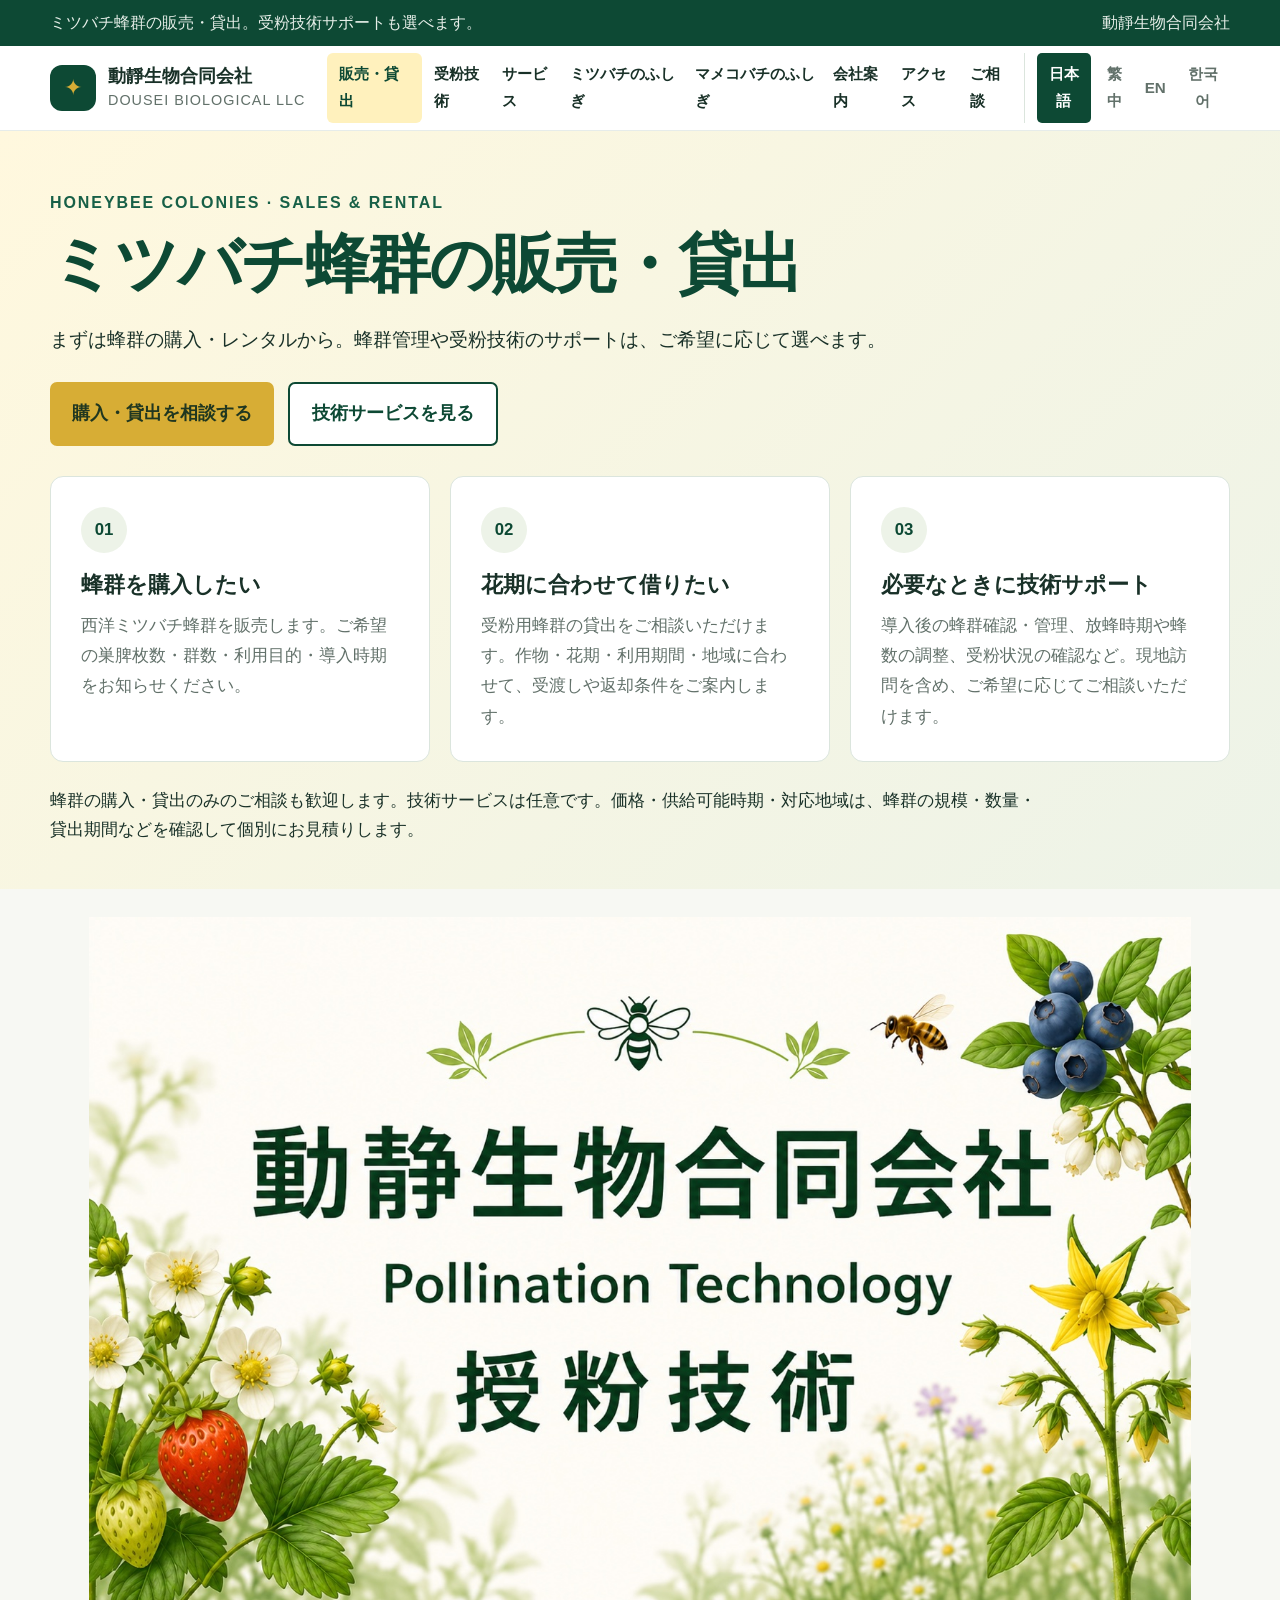
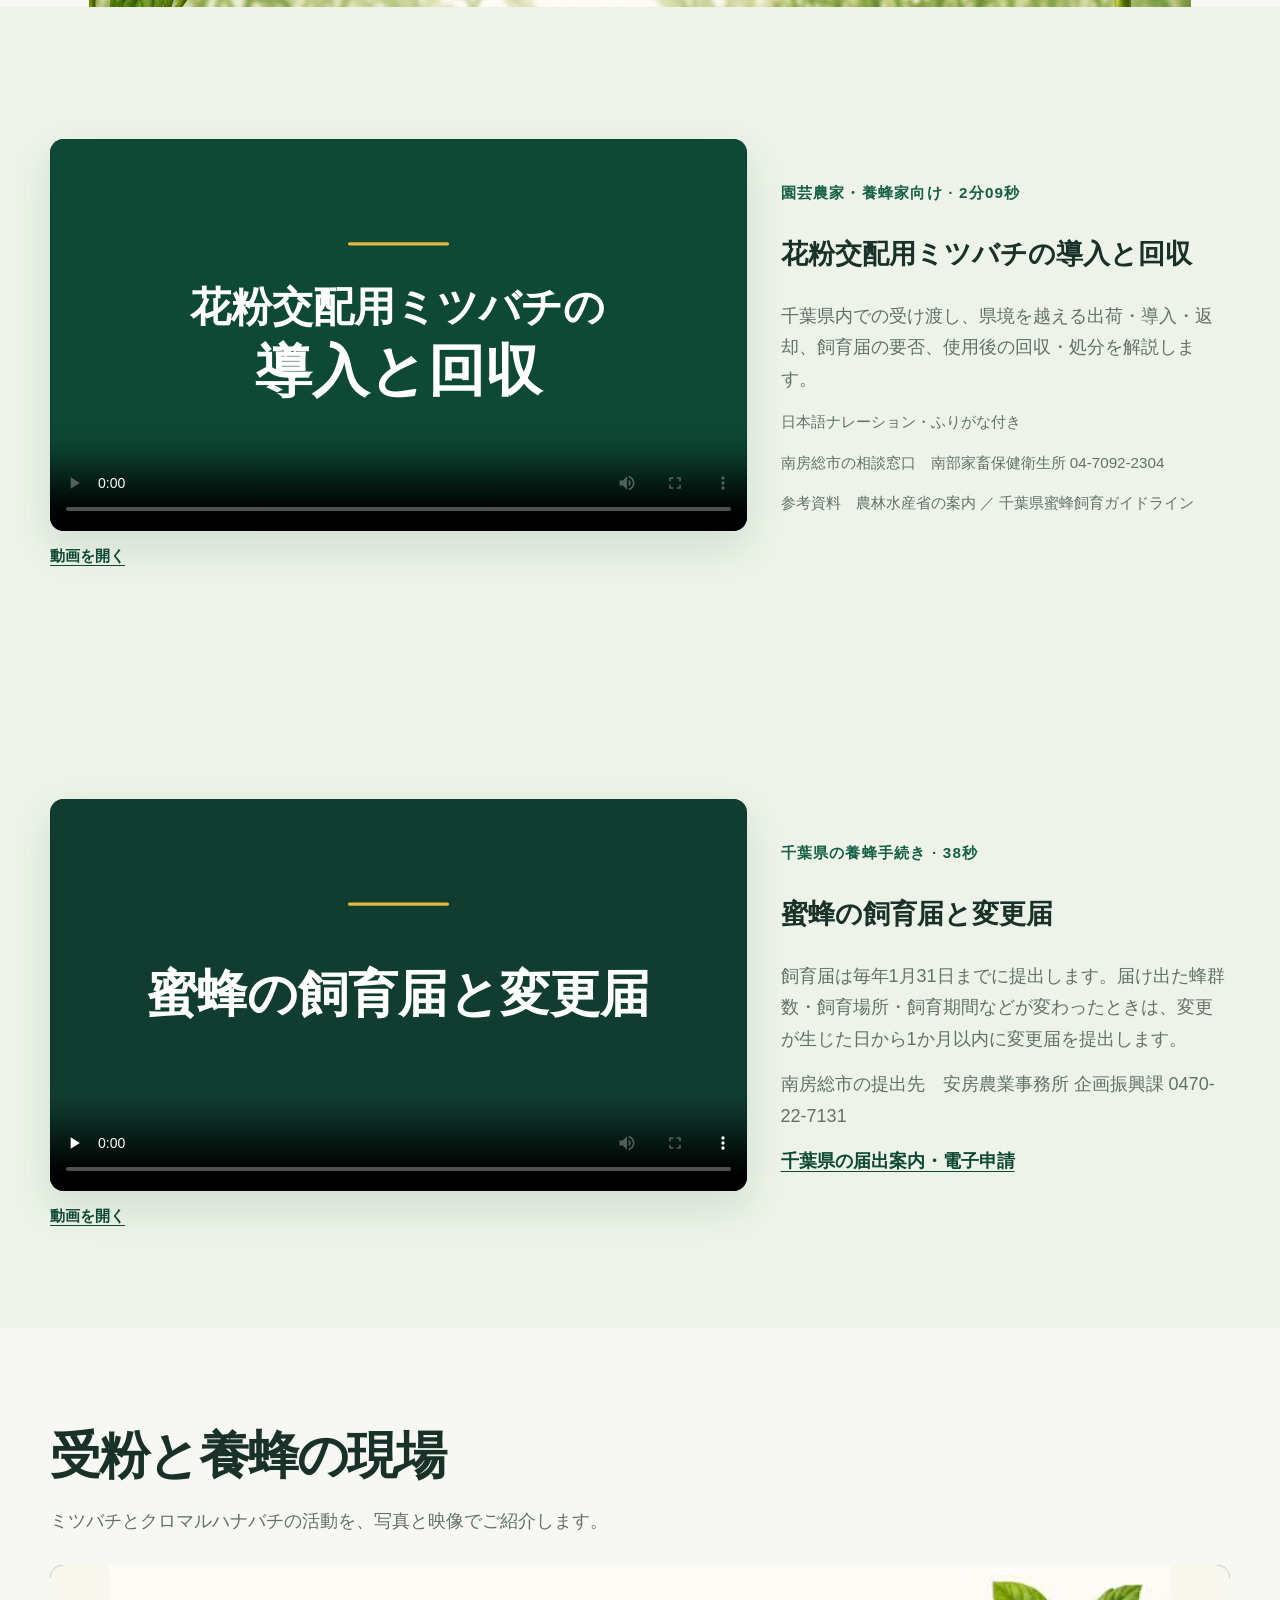
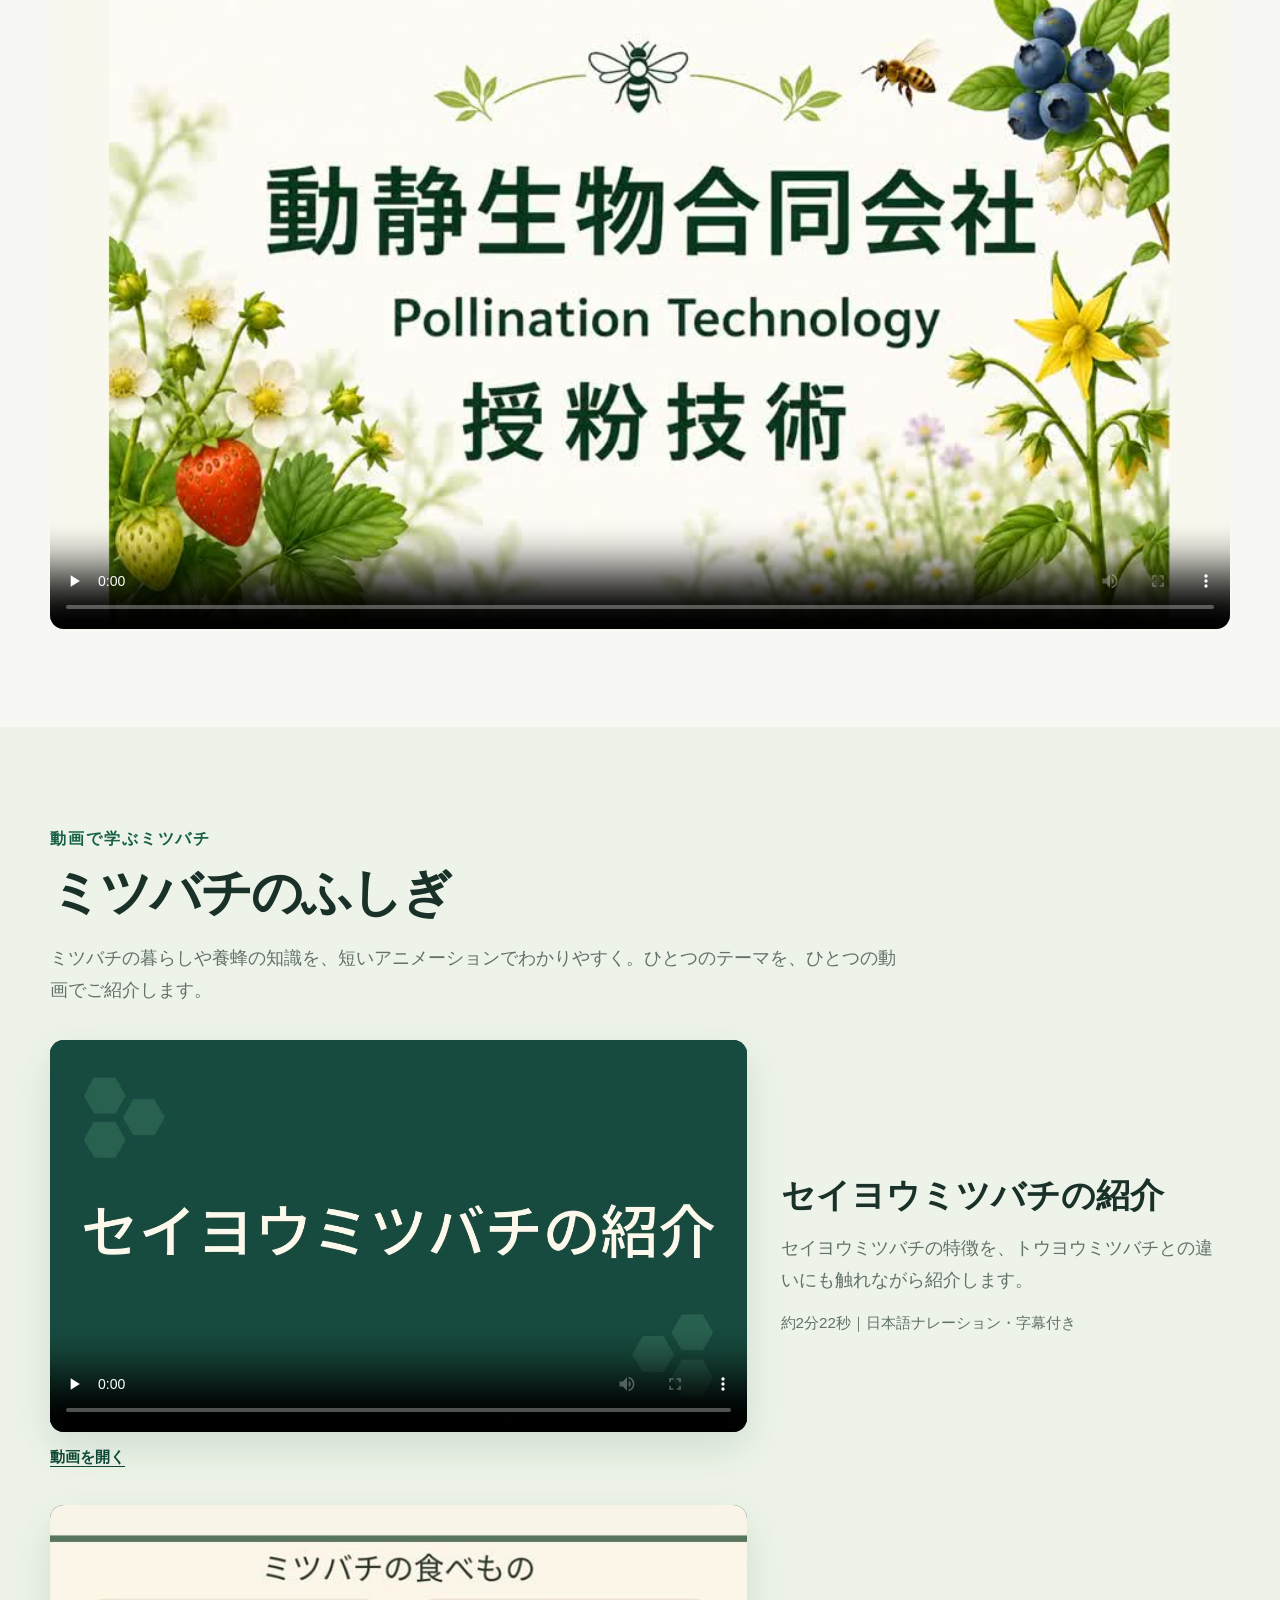
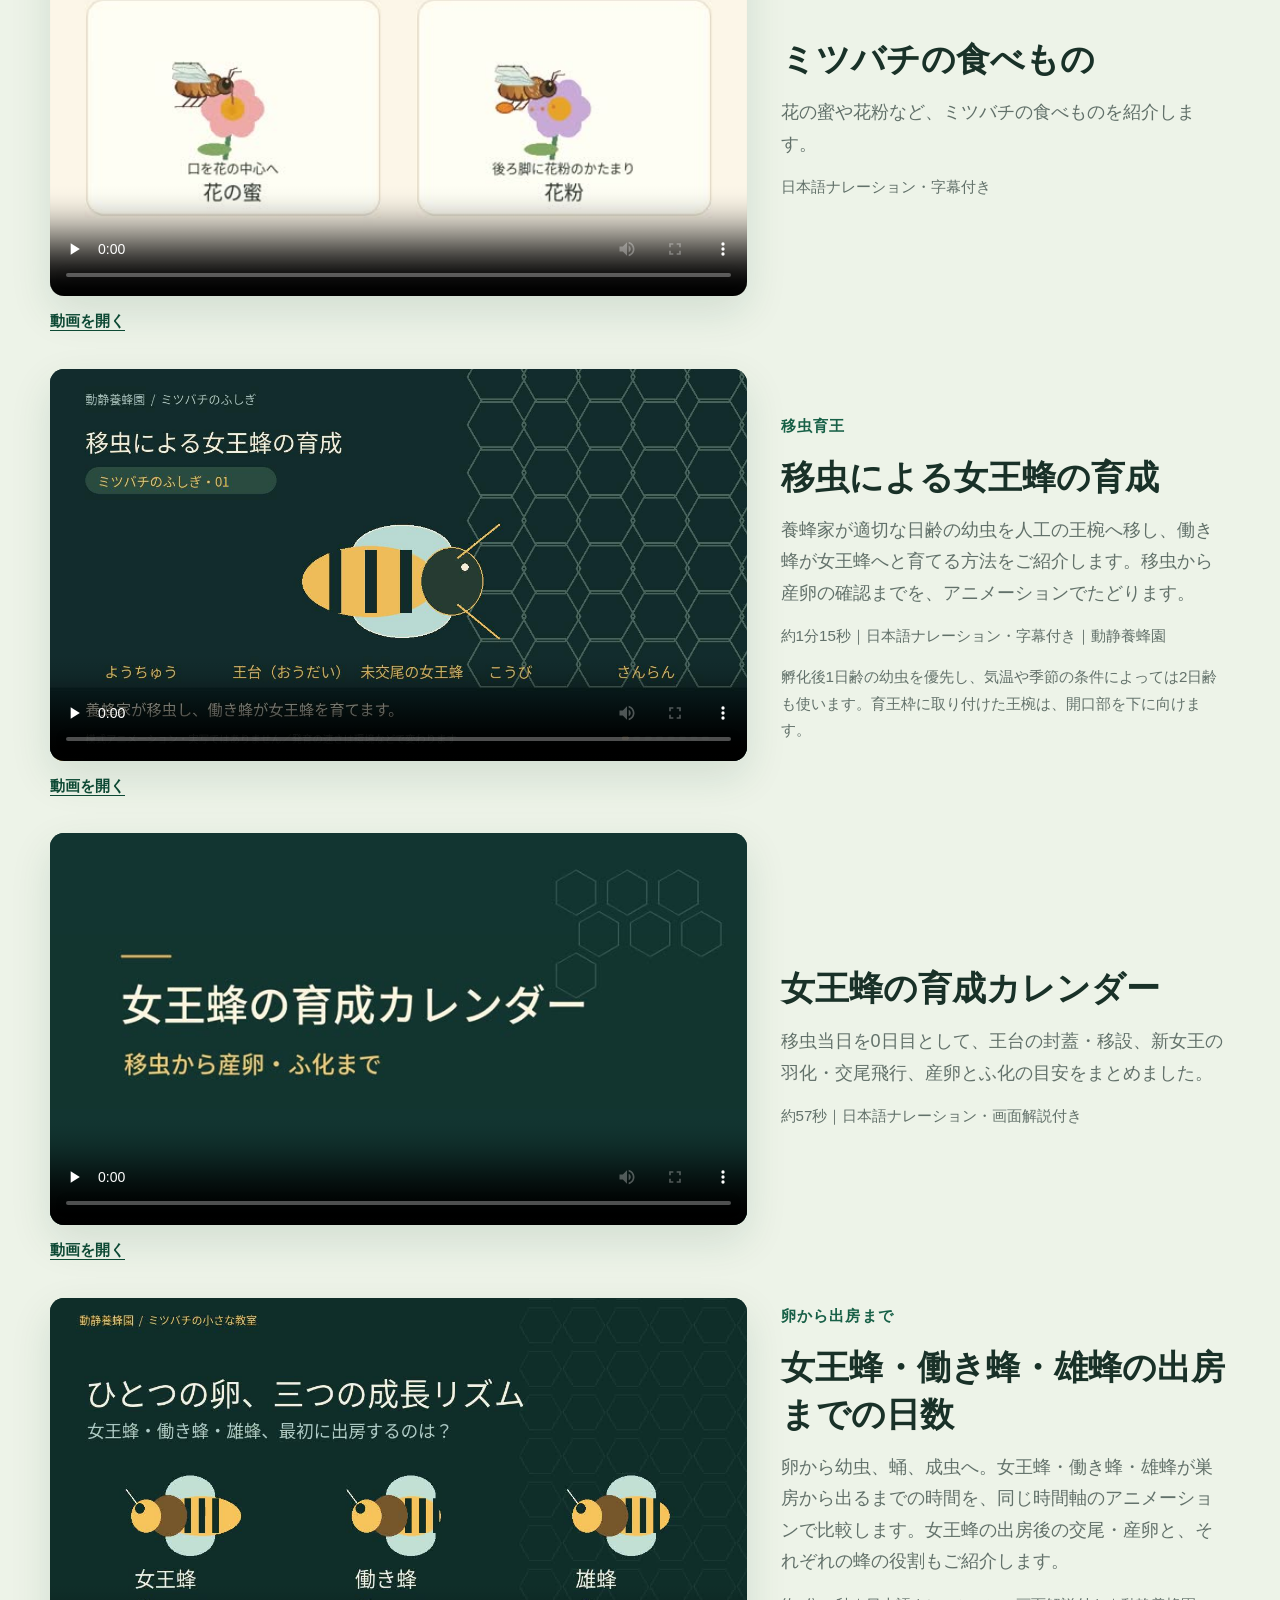
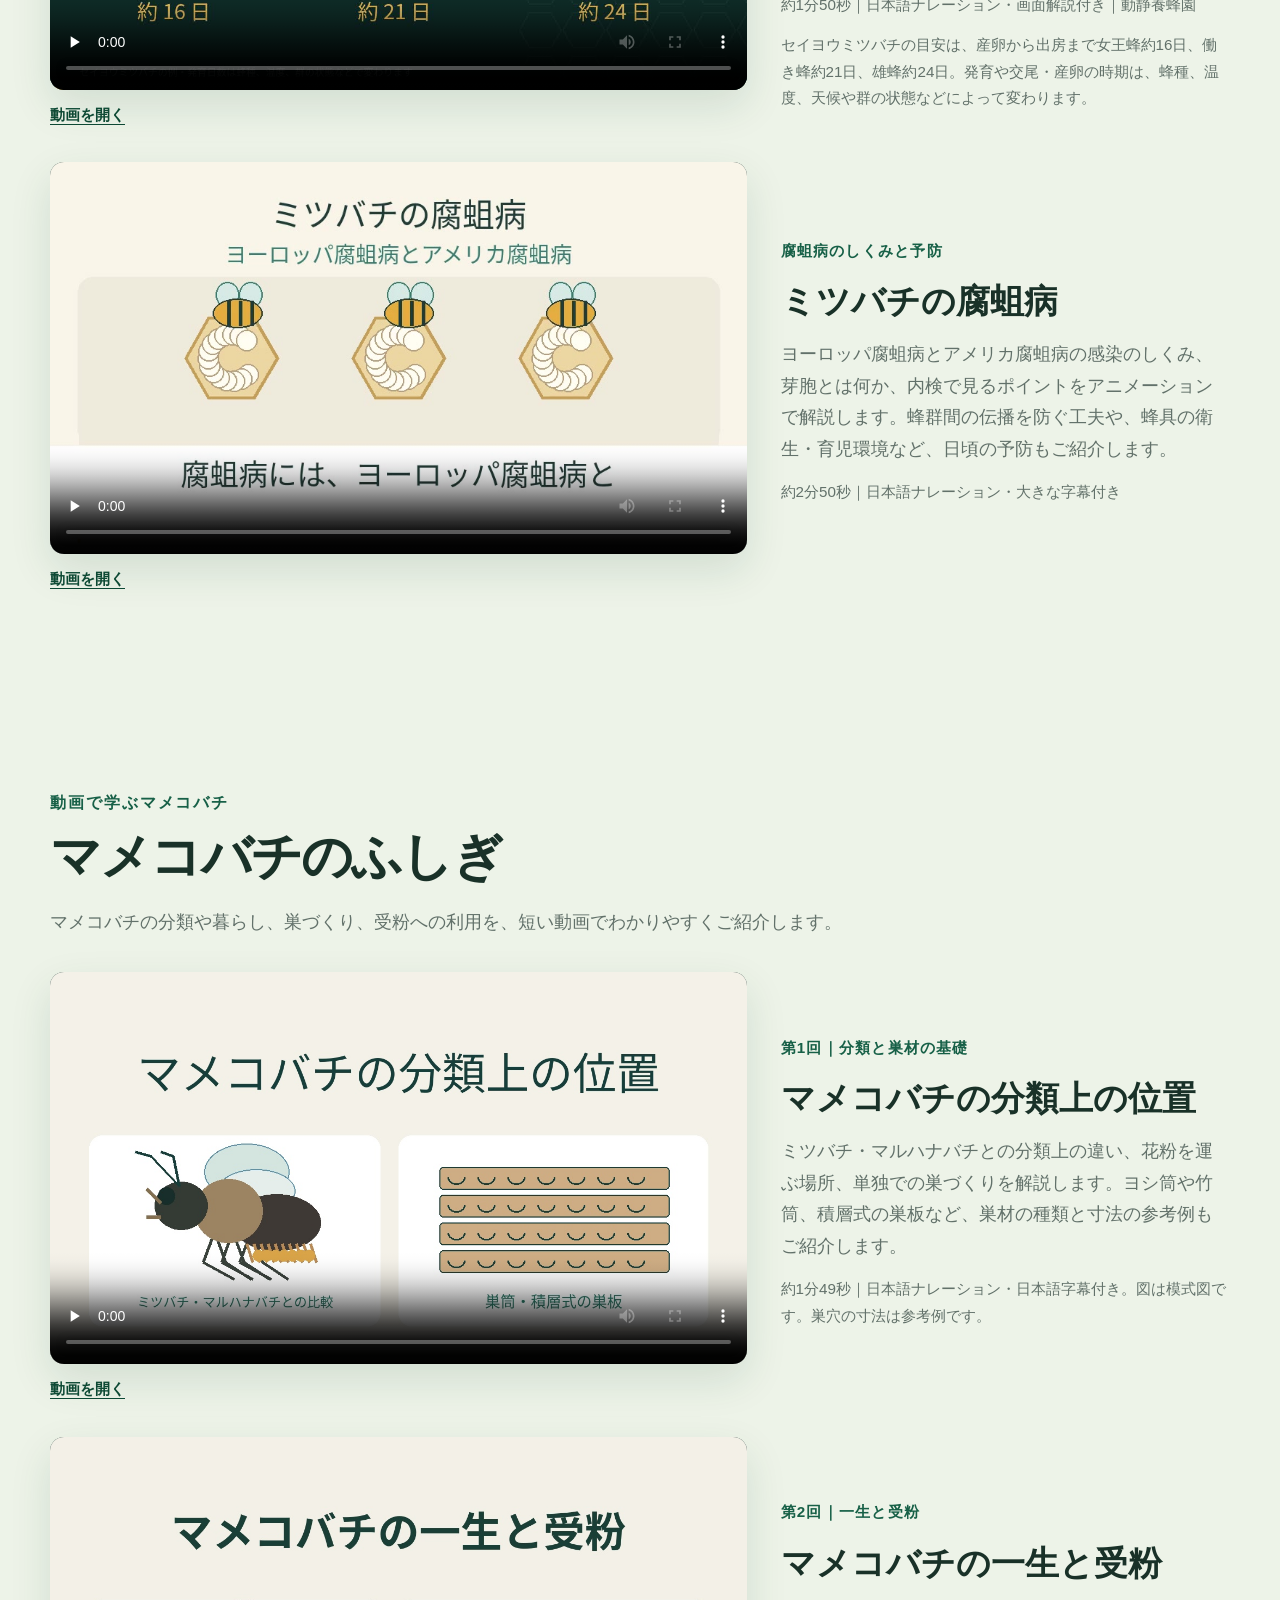
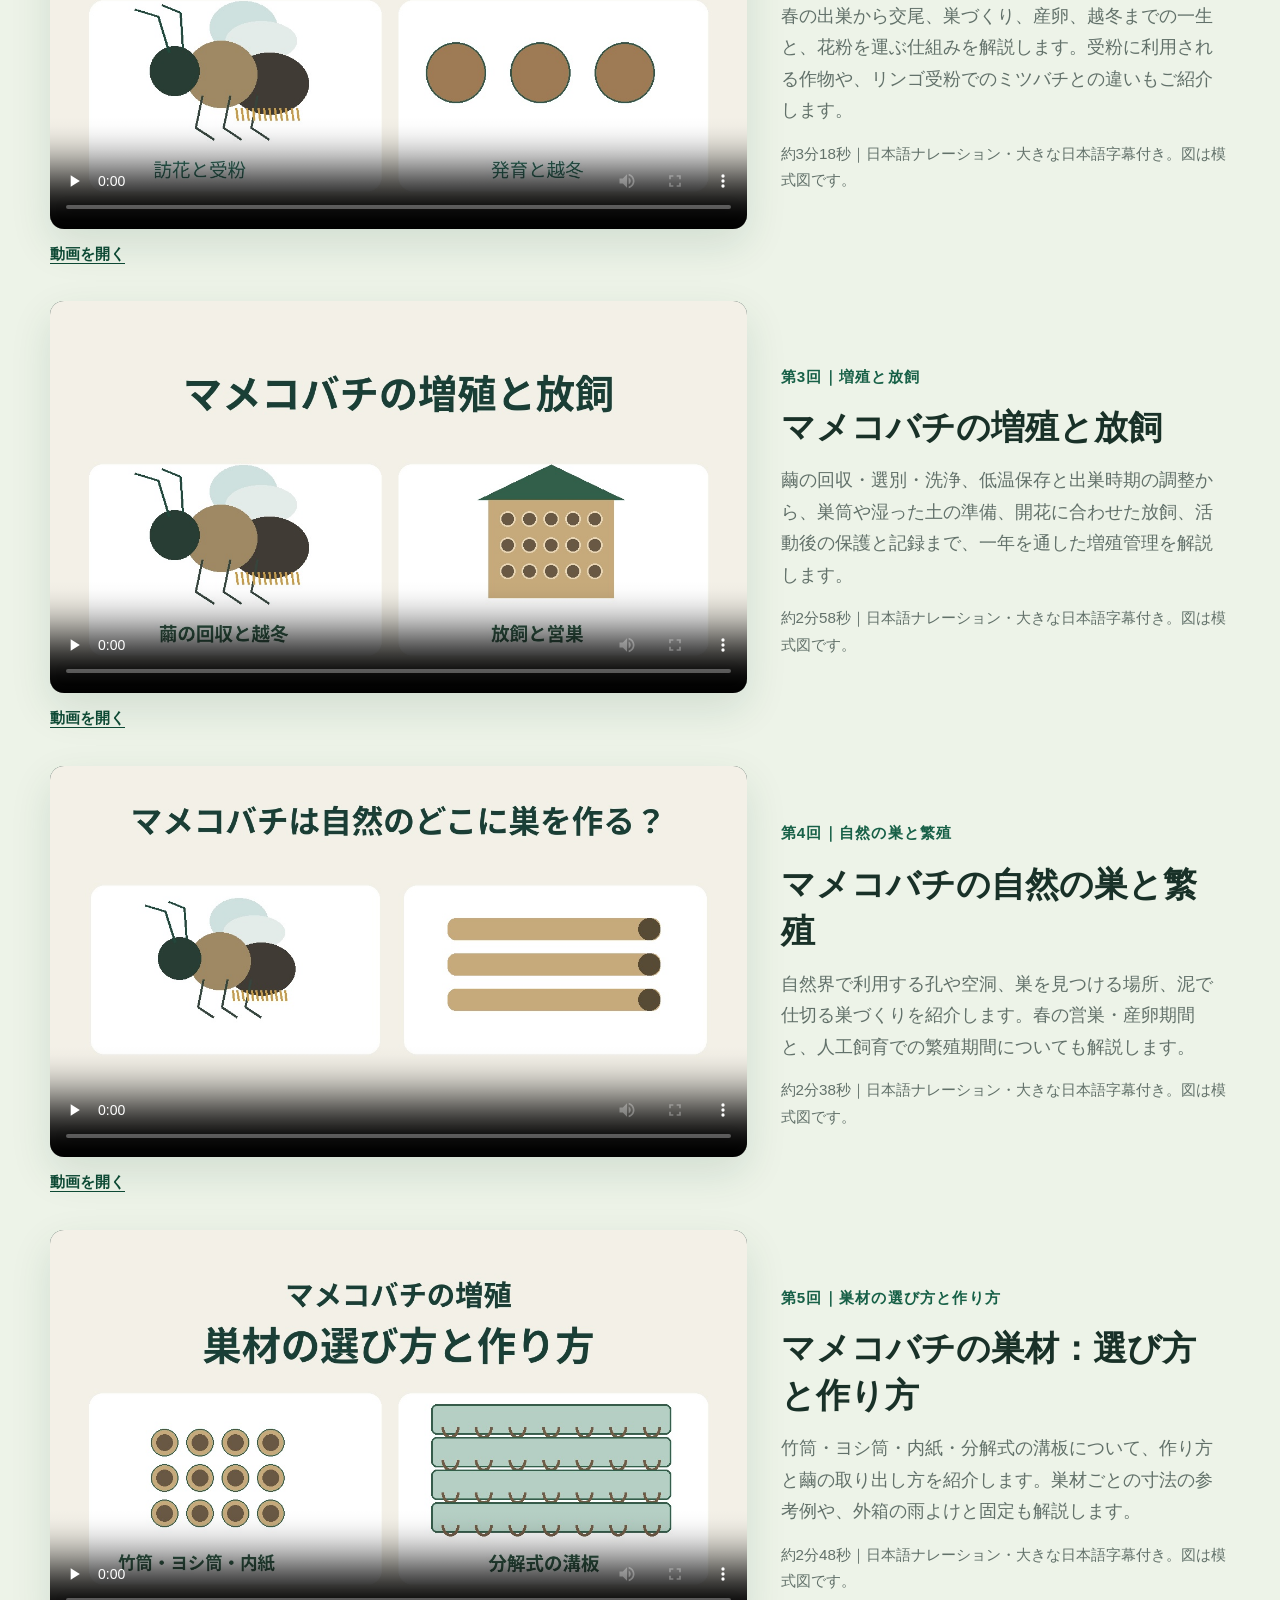
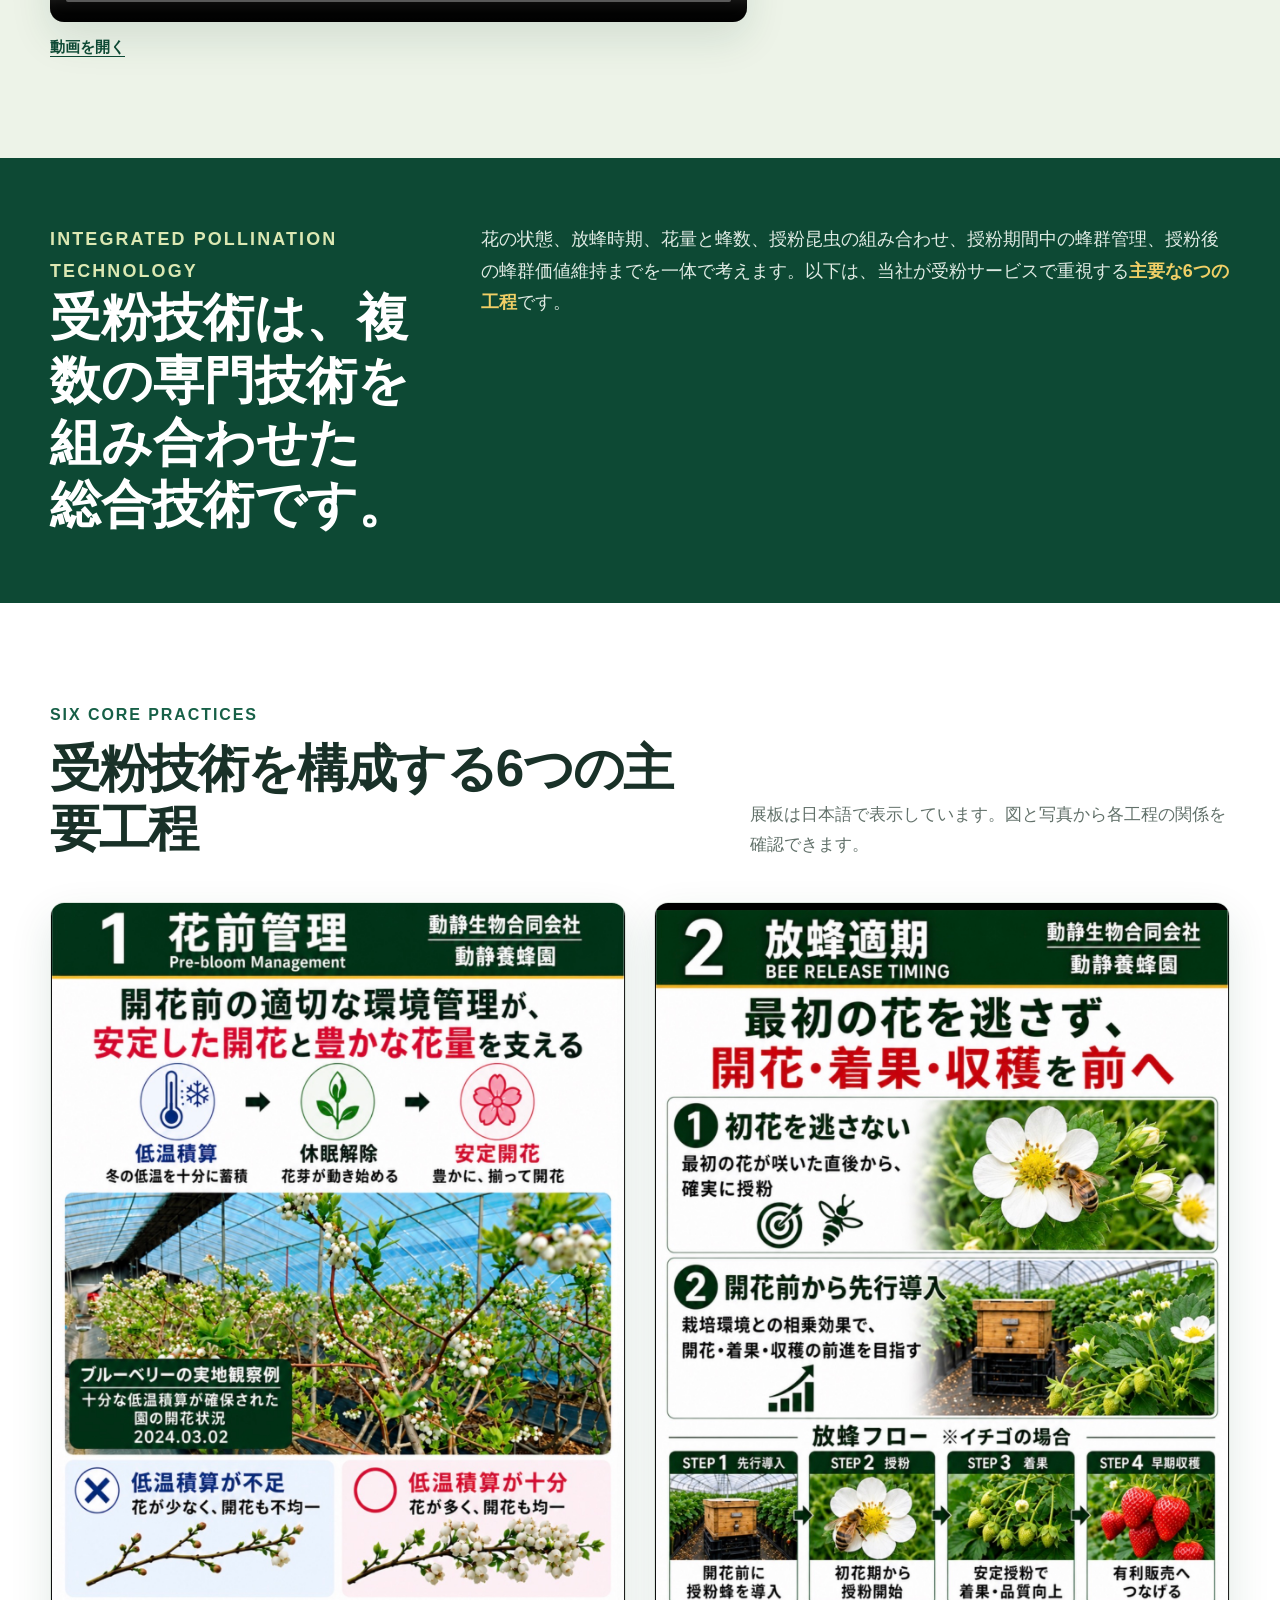
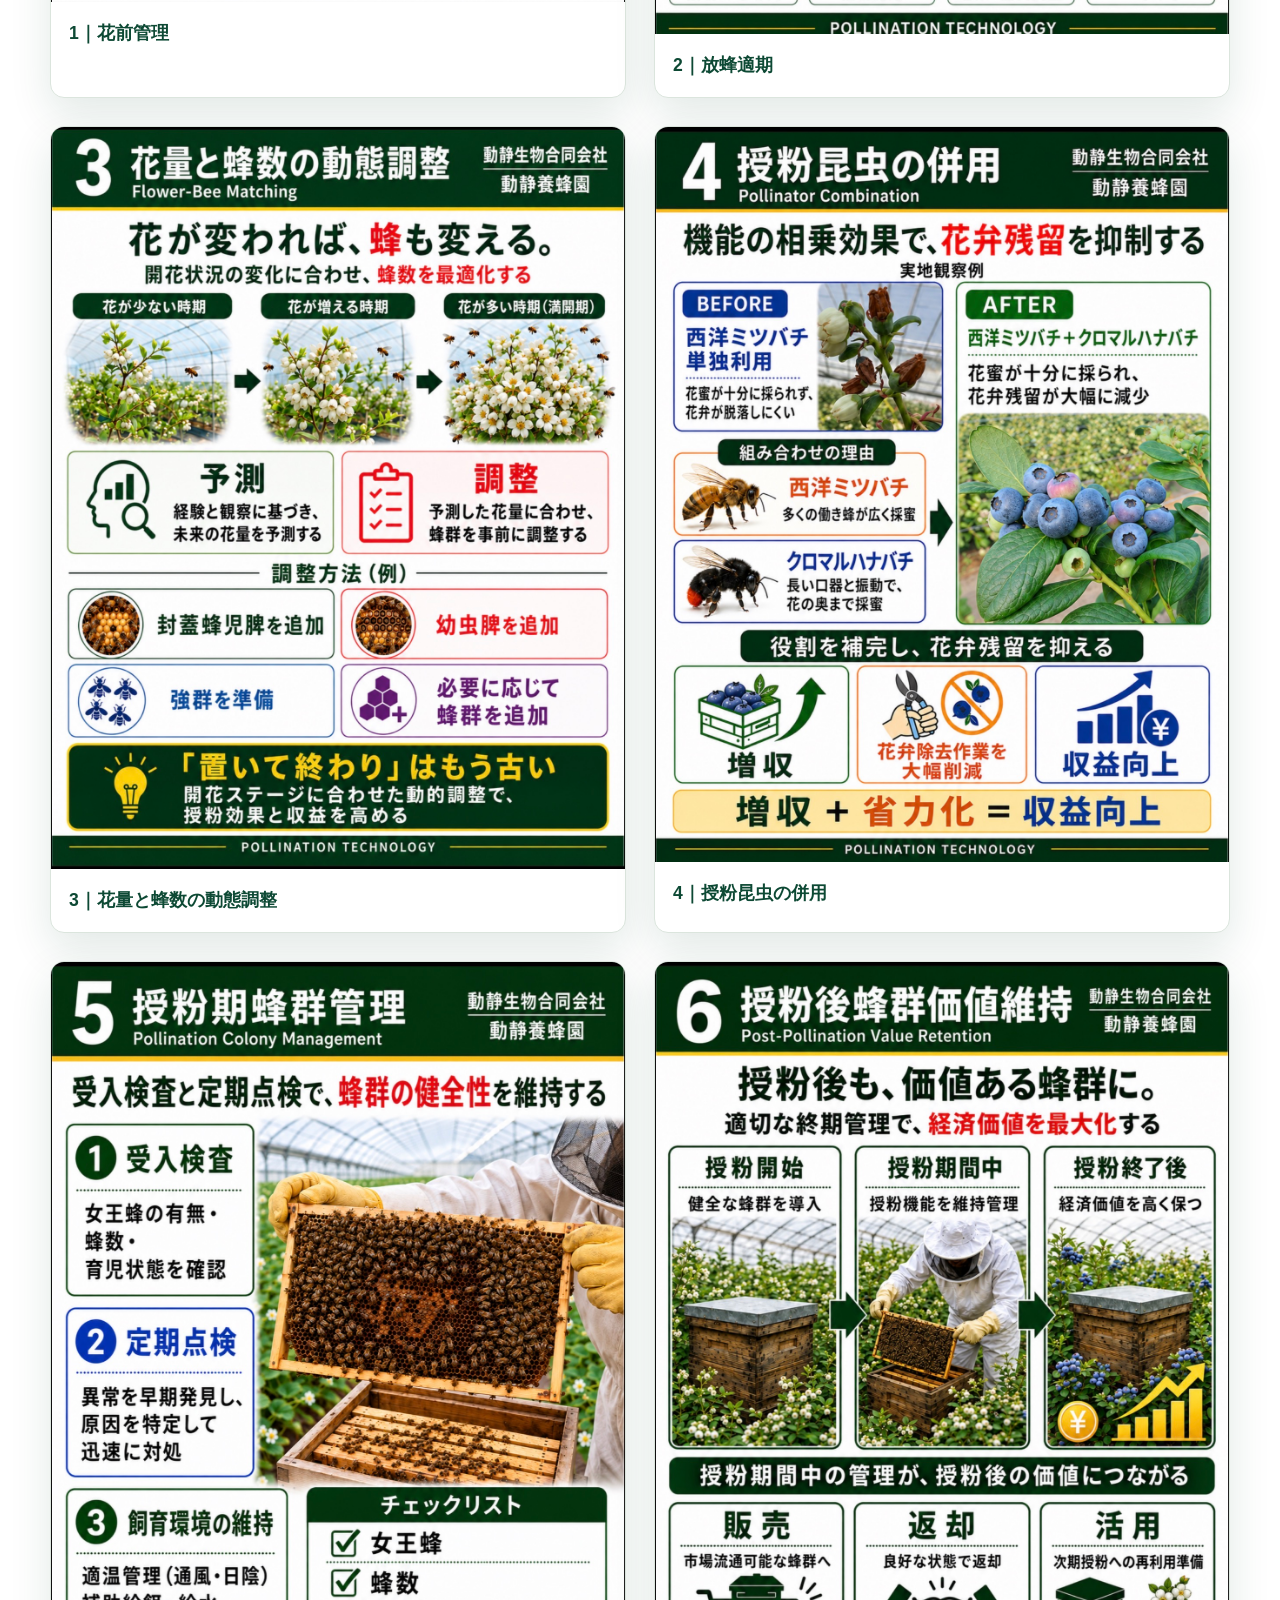
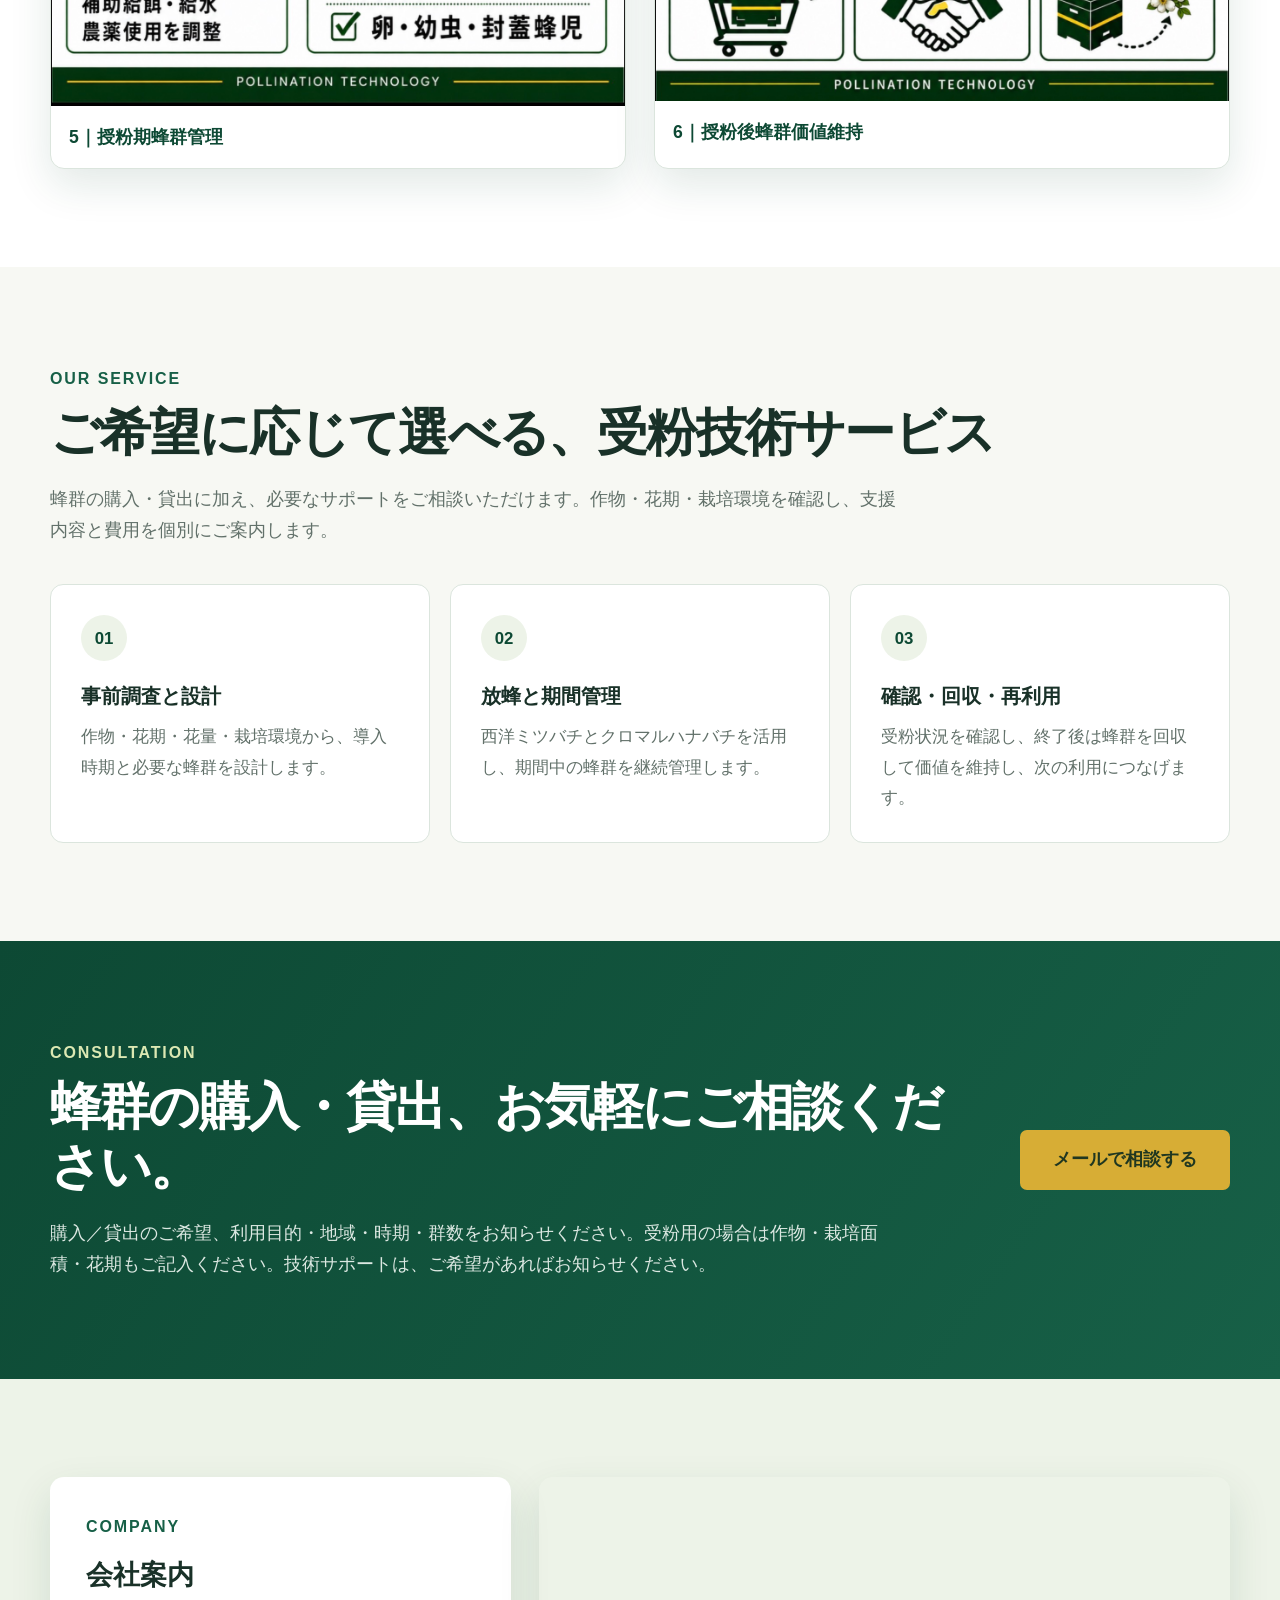
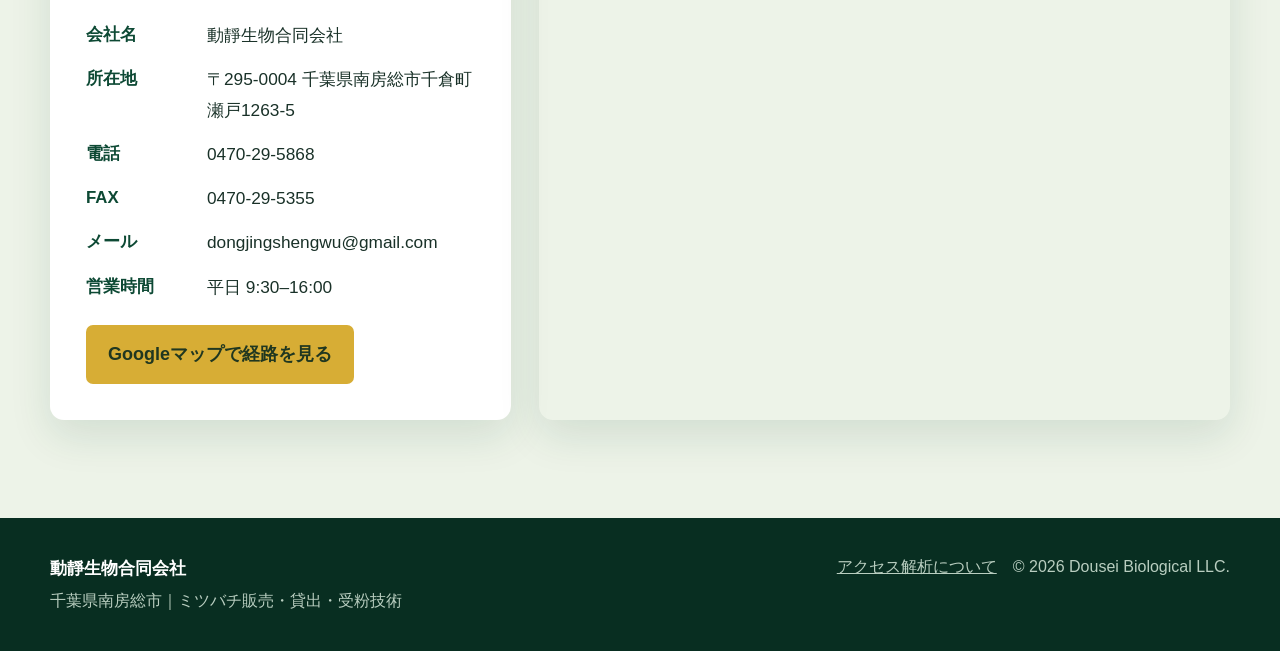
==== commit 0aa1c610: "Publish Japanese mason bee episode 5 on nest materials" ====
--- a/index.html
+++ b/index.html
@@ -207,6 +207,17 @@
           <h3 id="mason-bee-natural-nests-title">マメコバチの自然の巣と繁殖</h3>
           <p>自然界で利用する孔や空洞、巣を見つける場所、泥で仕切る巣づくりを紹介します。春の営巣・産卵期間と、人工飼育での繁殖期間についても解説します。</p>
           <p class="knowledge-meta">約2分38秒｜日本語ナレーション・大きな日本語字幕付き。図は模式図です。</p>
+        </article>
+      </div>
+      <div class="knowledge-grid" id="mason-bee-nest-materials">
+        <div class="knowledge-player"><video controls playsinline preload="none" poster="assets/mason-bee-nest-materials-ja.jpg" aria-labelledby="mason-bee-nest-materials-title">
+          <source src="assets/mason-bee-nest-materials-ja.mp4" type="video/mp4">
+          <a href="assets/mason-bee-nest-materials-ja.mp4">動画を開く</a>
+        </video><p><a class="knowledge-link" href="assets/mason-bee-nest-materials-ja.mp4">動画を開く</a></p></div>
+        <article class="knowledge-info"><span class="knowledge-episode">第5回｜巣材の選び方と作り方</span>
+          <h3 id="mason-bee-nest-materials-title">マメコバチの巣材：選び方と作り方</h3>
+          <p>竹筒・ヨシ筒・内紙・分解式の溝板について、作り方と繭の取り出し方を紹介します。巣材ごとの寸法の参考例や、外箱の雨よけと固定も解説します。</p>
+          <p class="knowledge-meta">約2分48秒｜日本語ナレーション・大きな日本語字幕付き。図は模式図です。</p>
         </article>
       </div>
     </div></section>
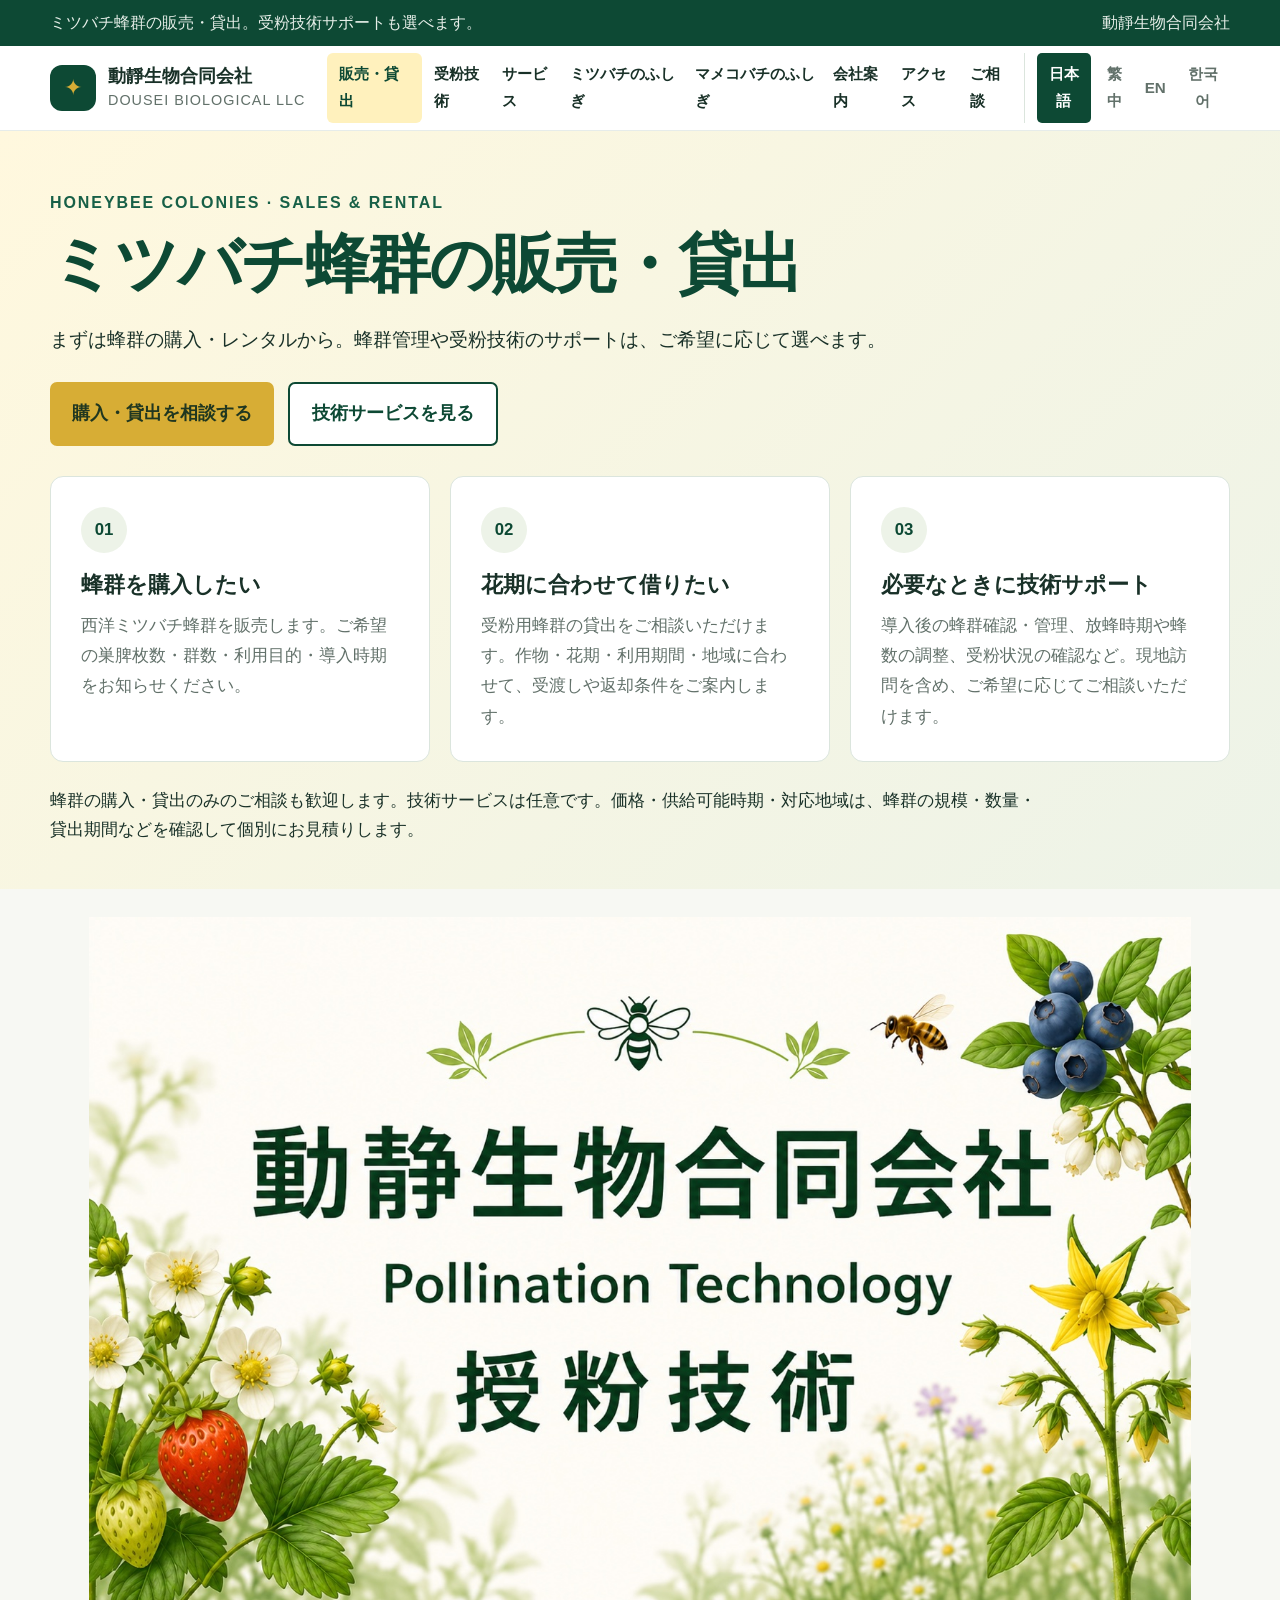
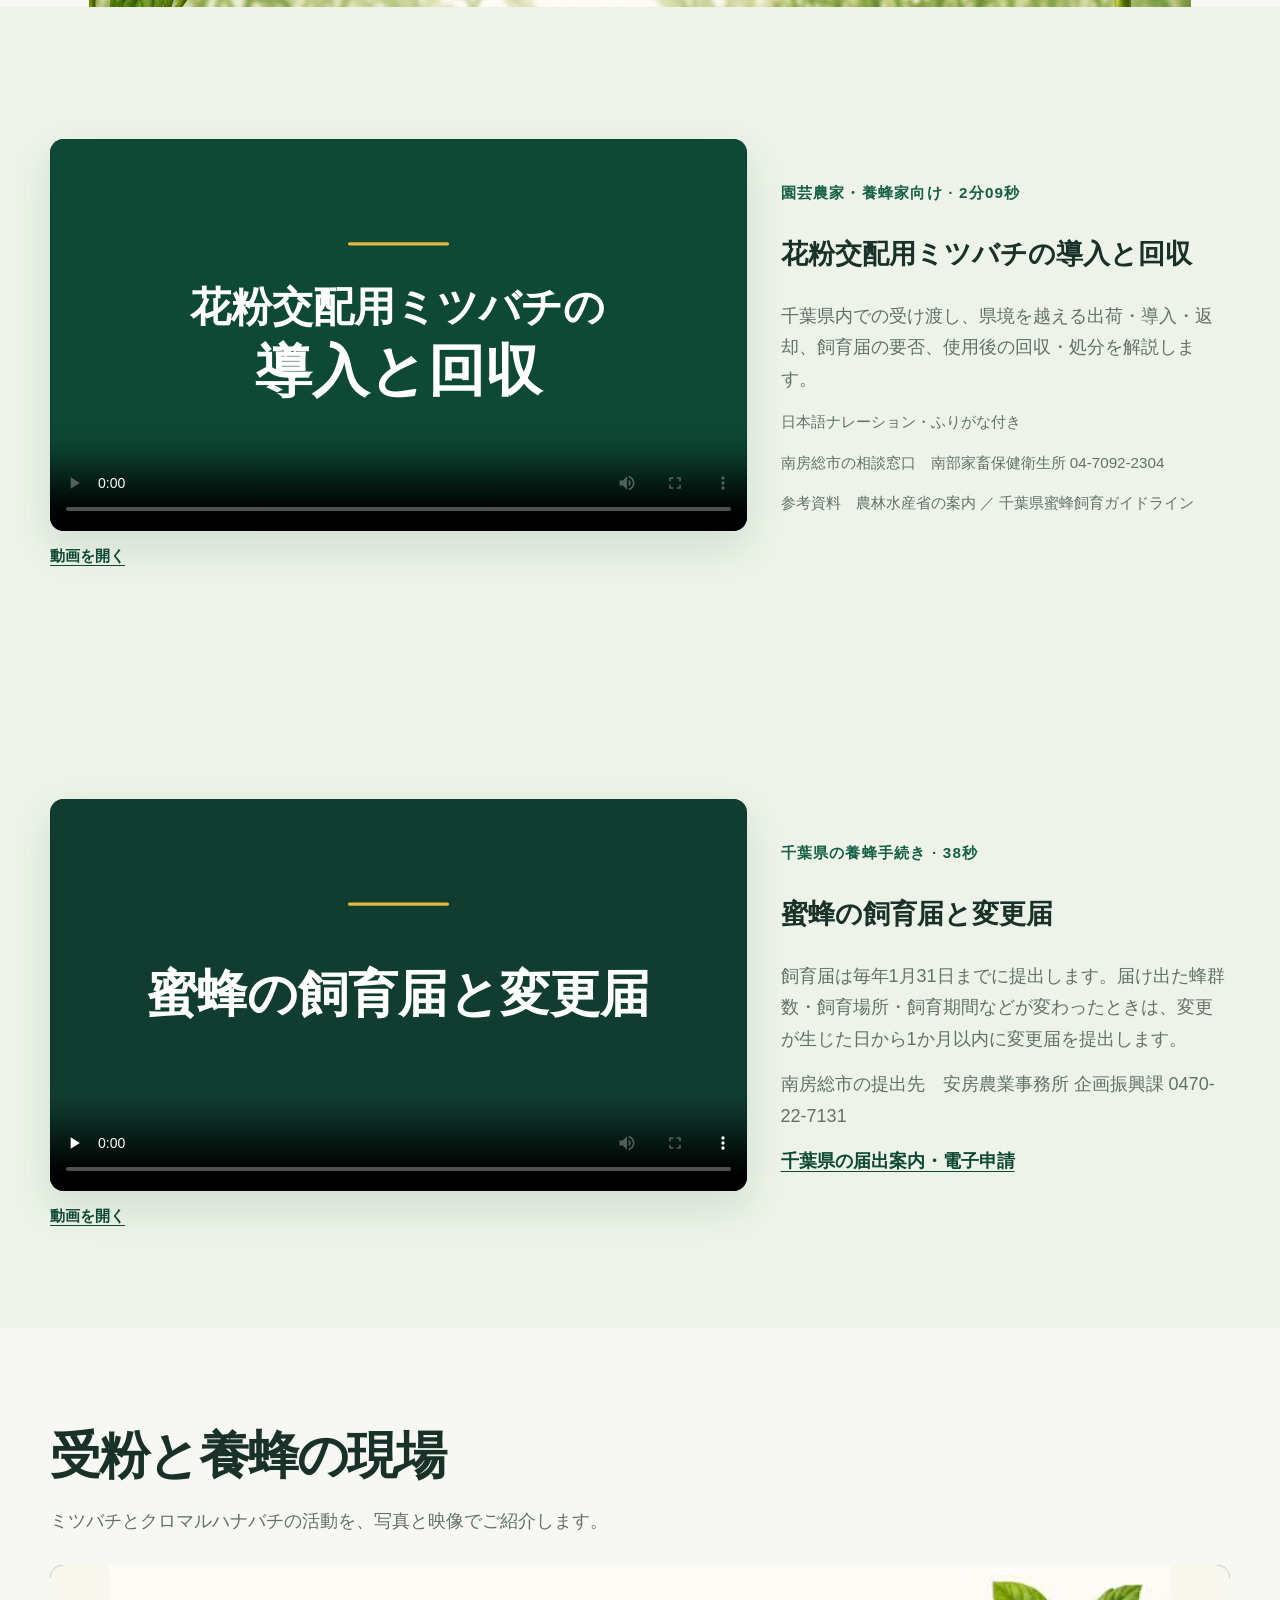
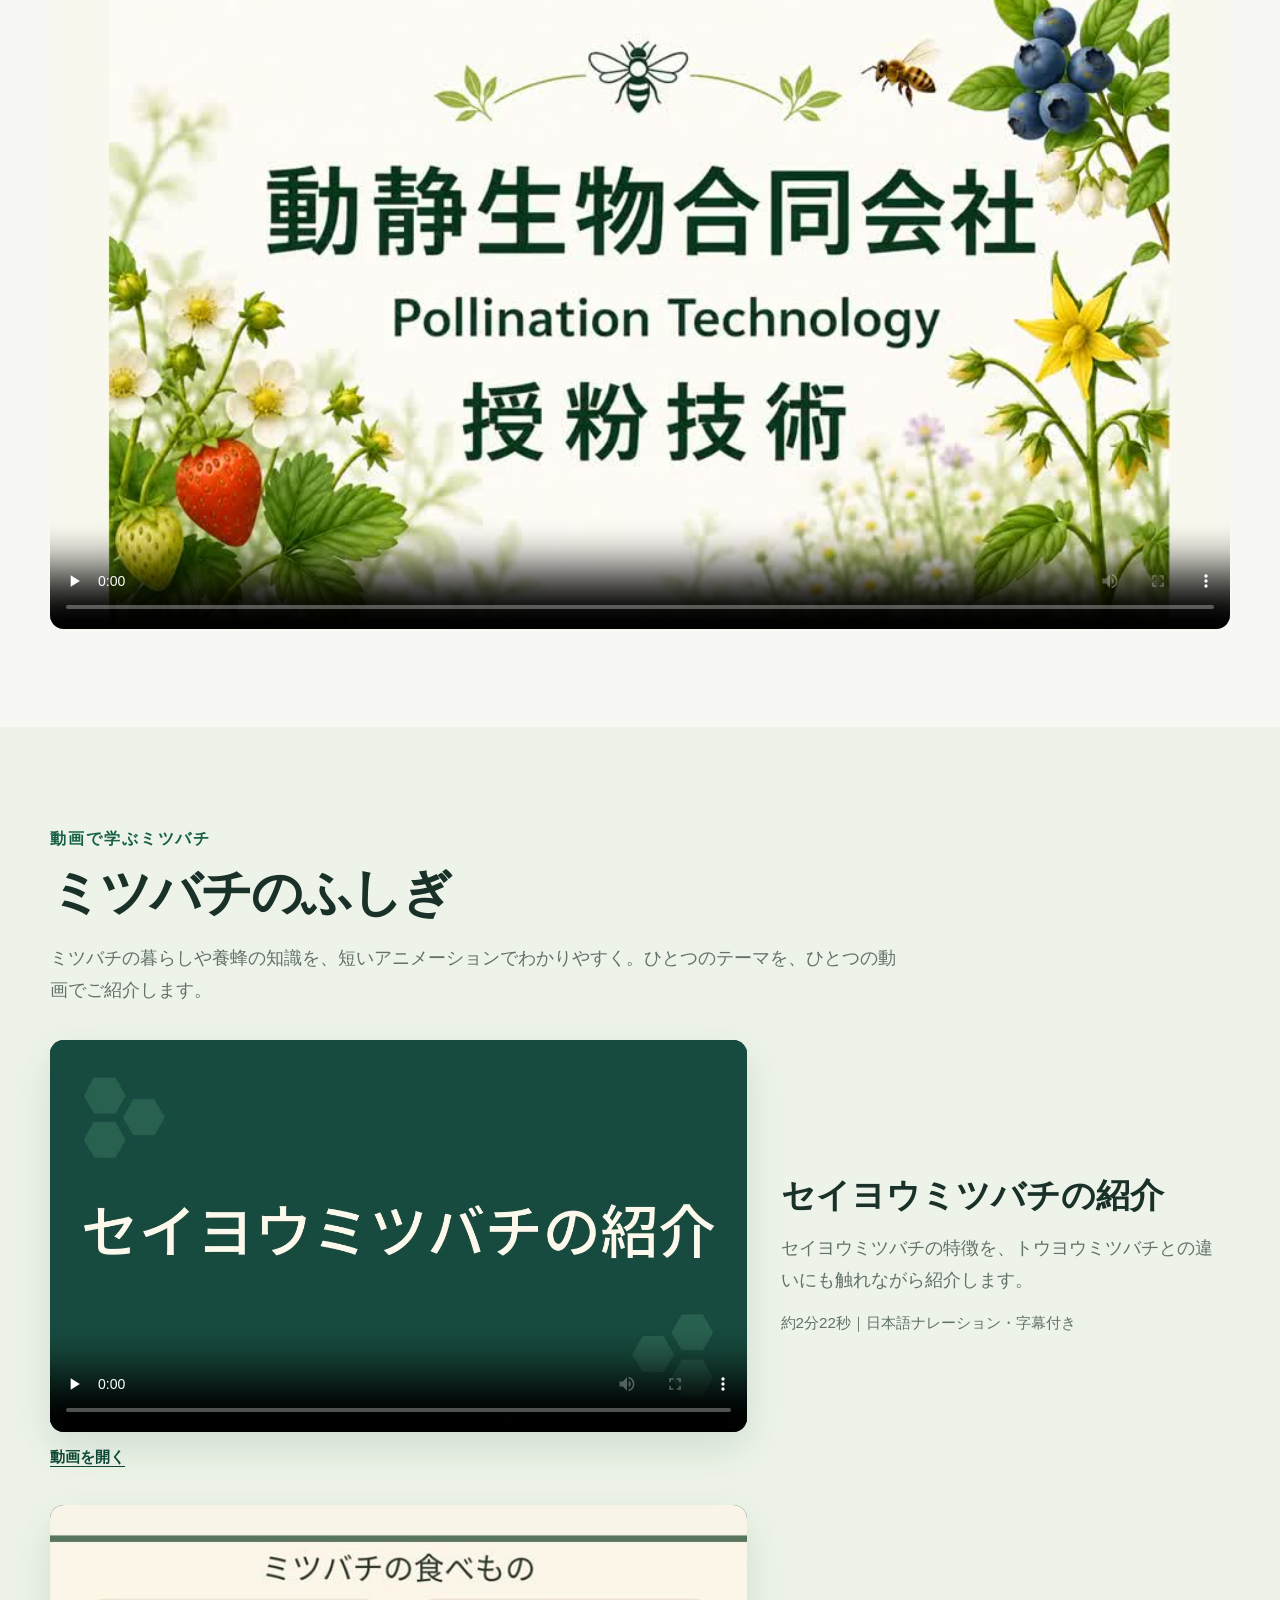
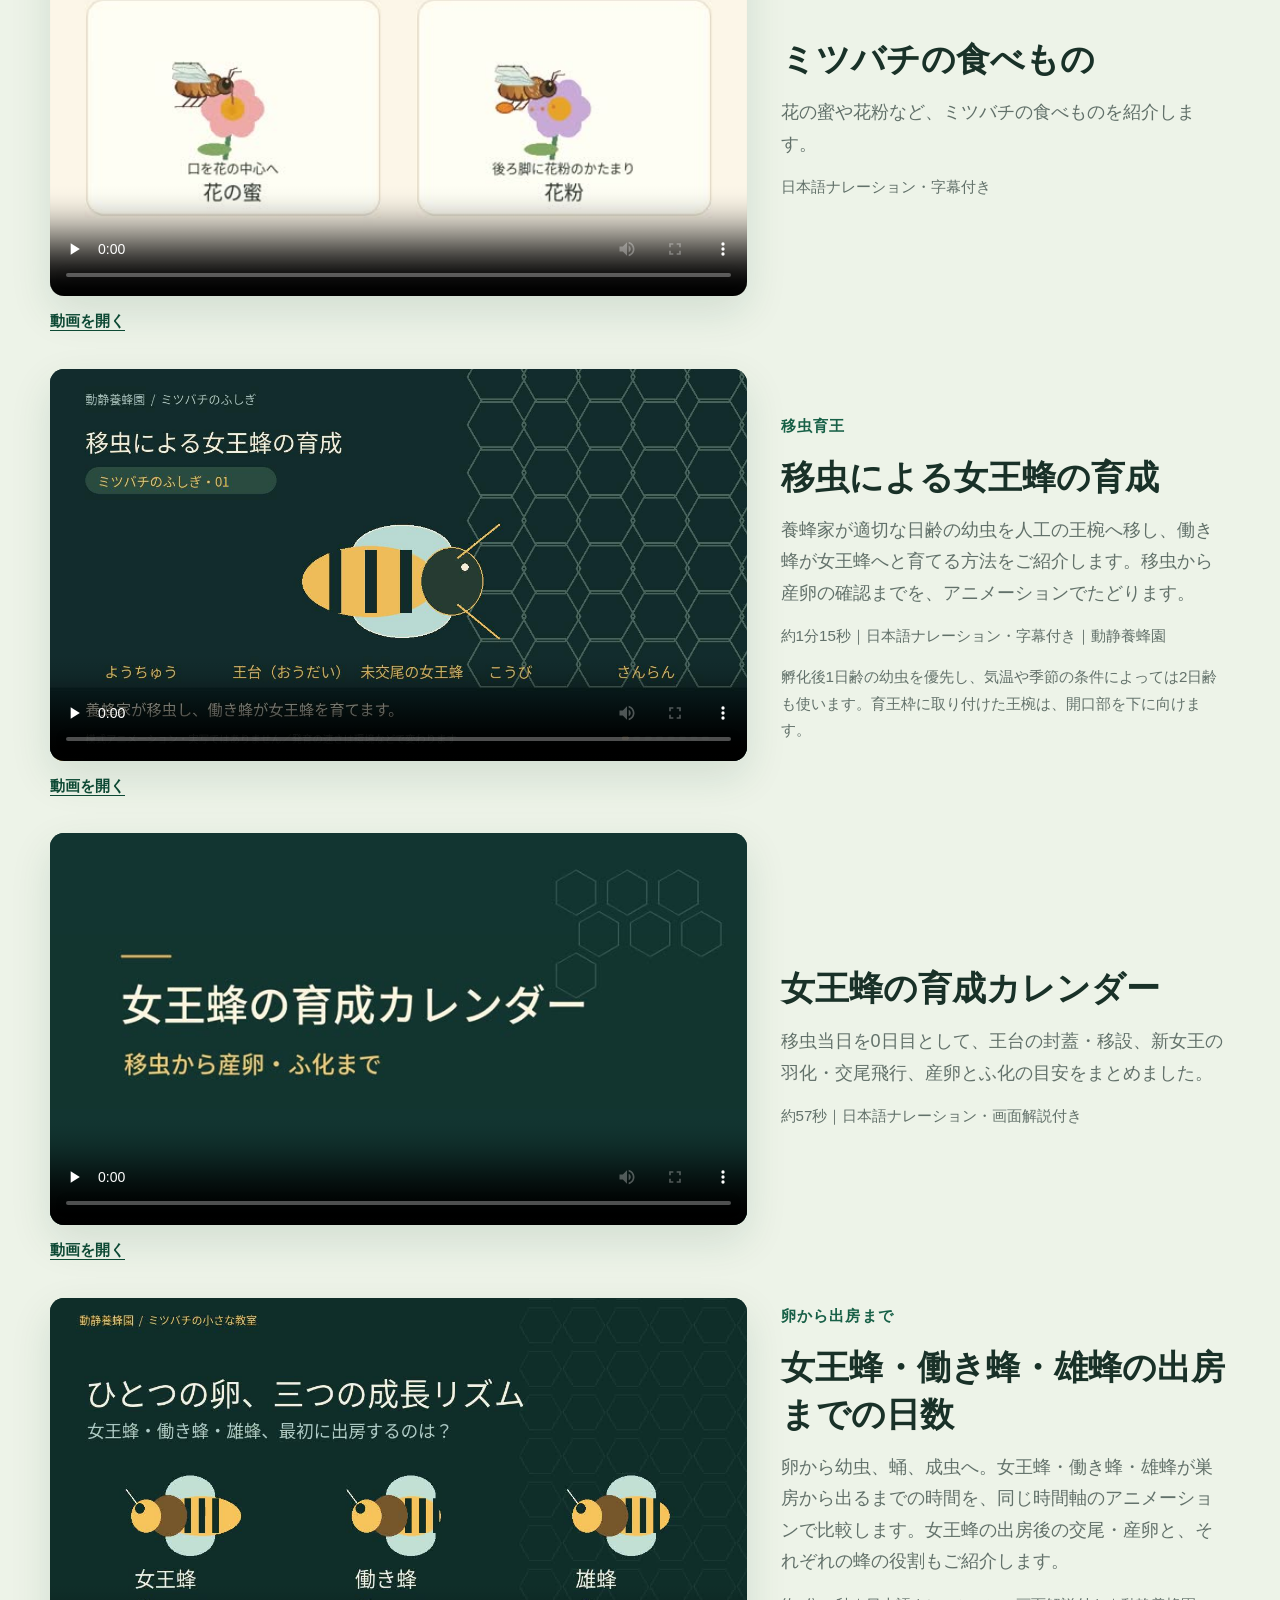
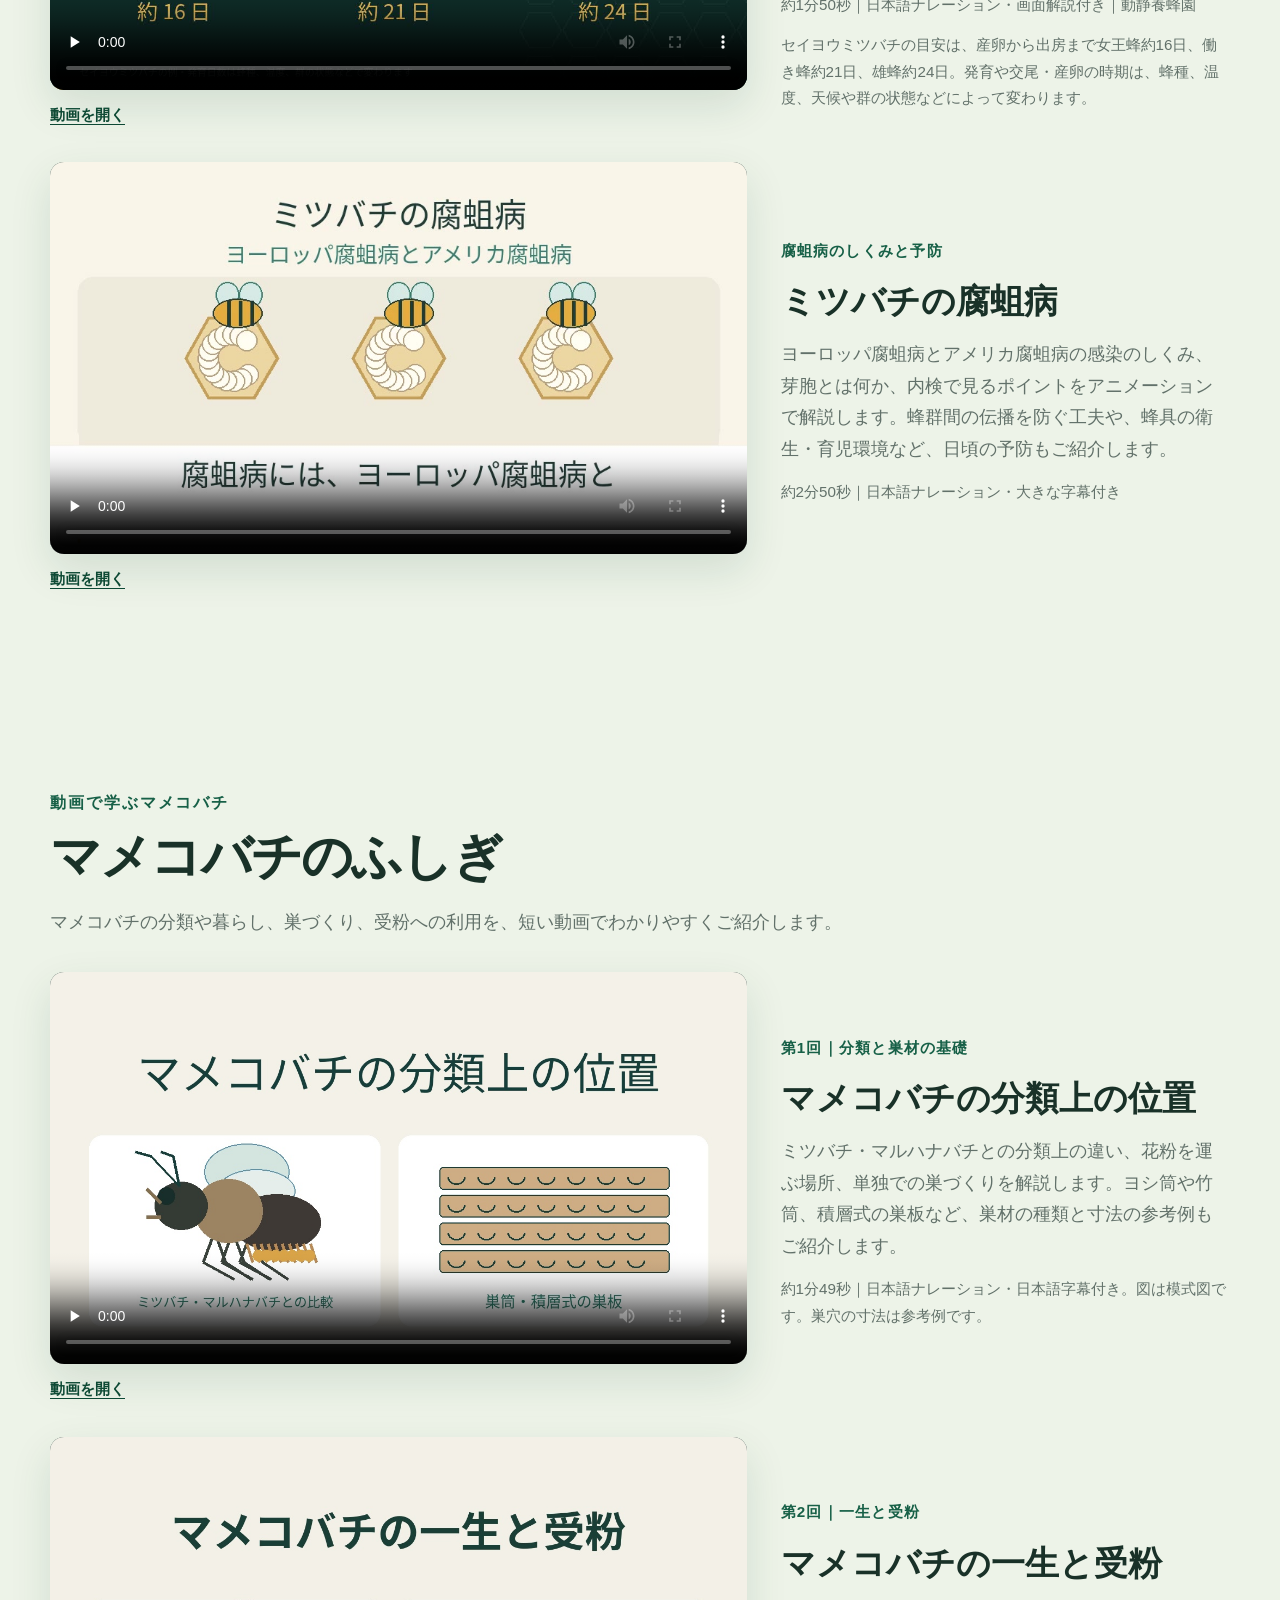
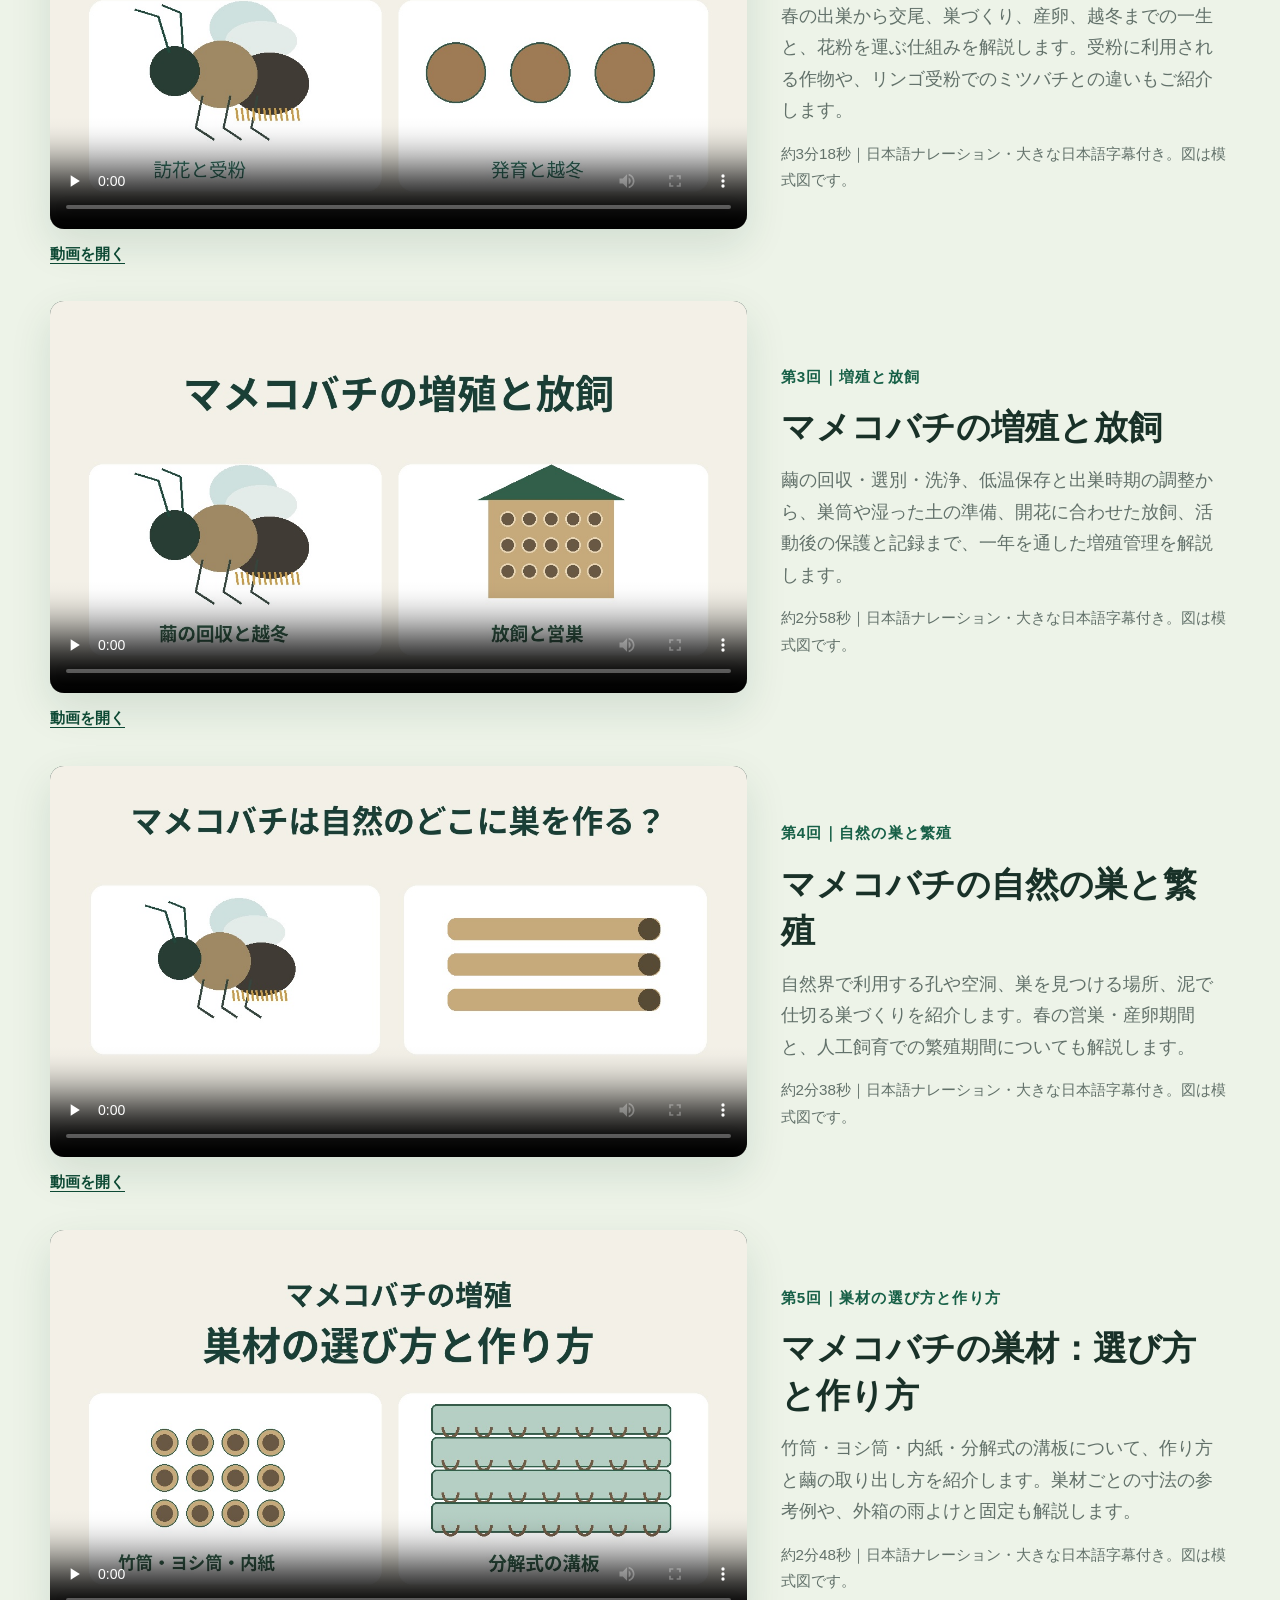
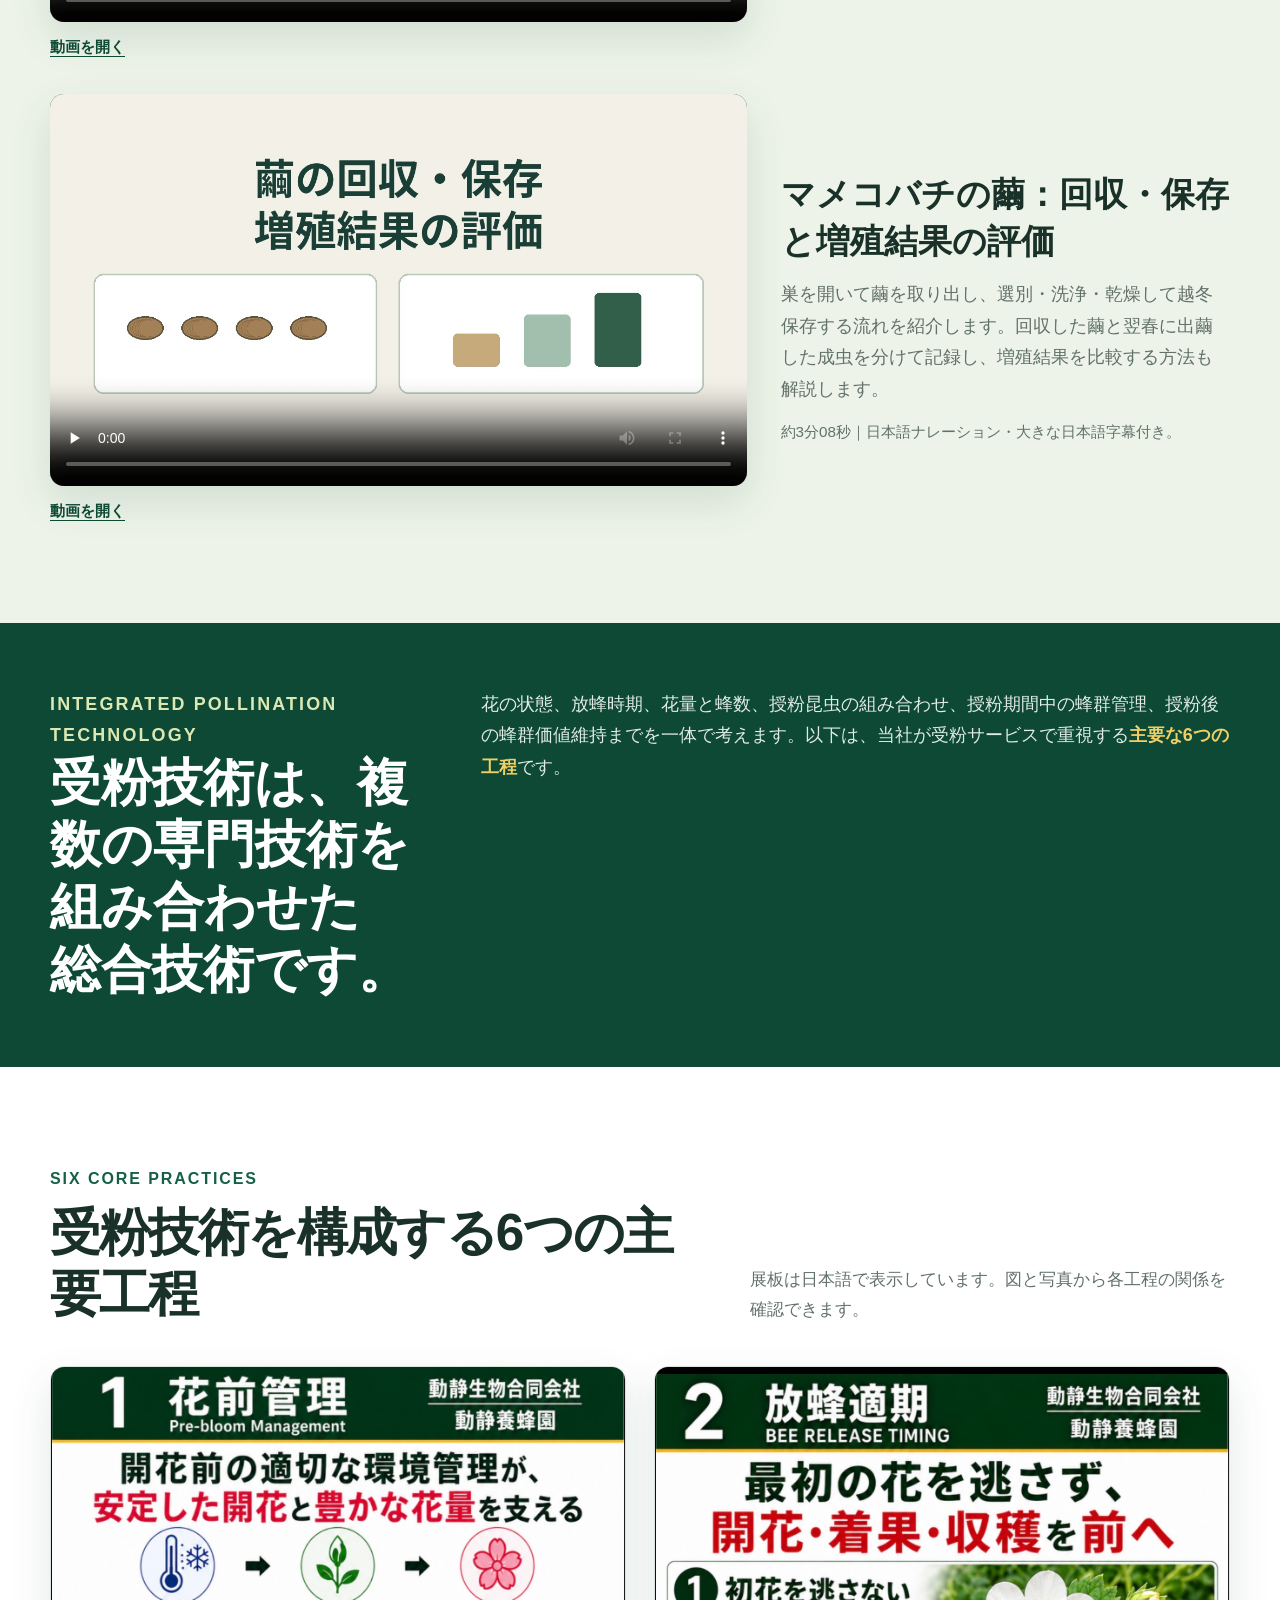
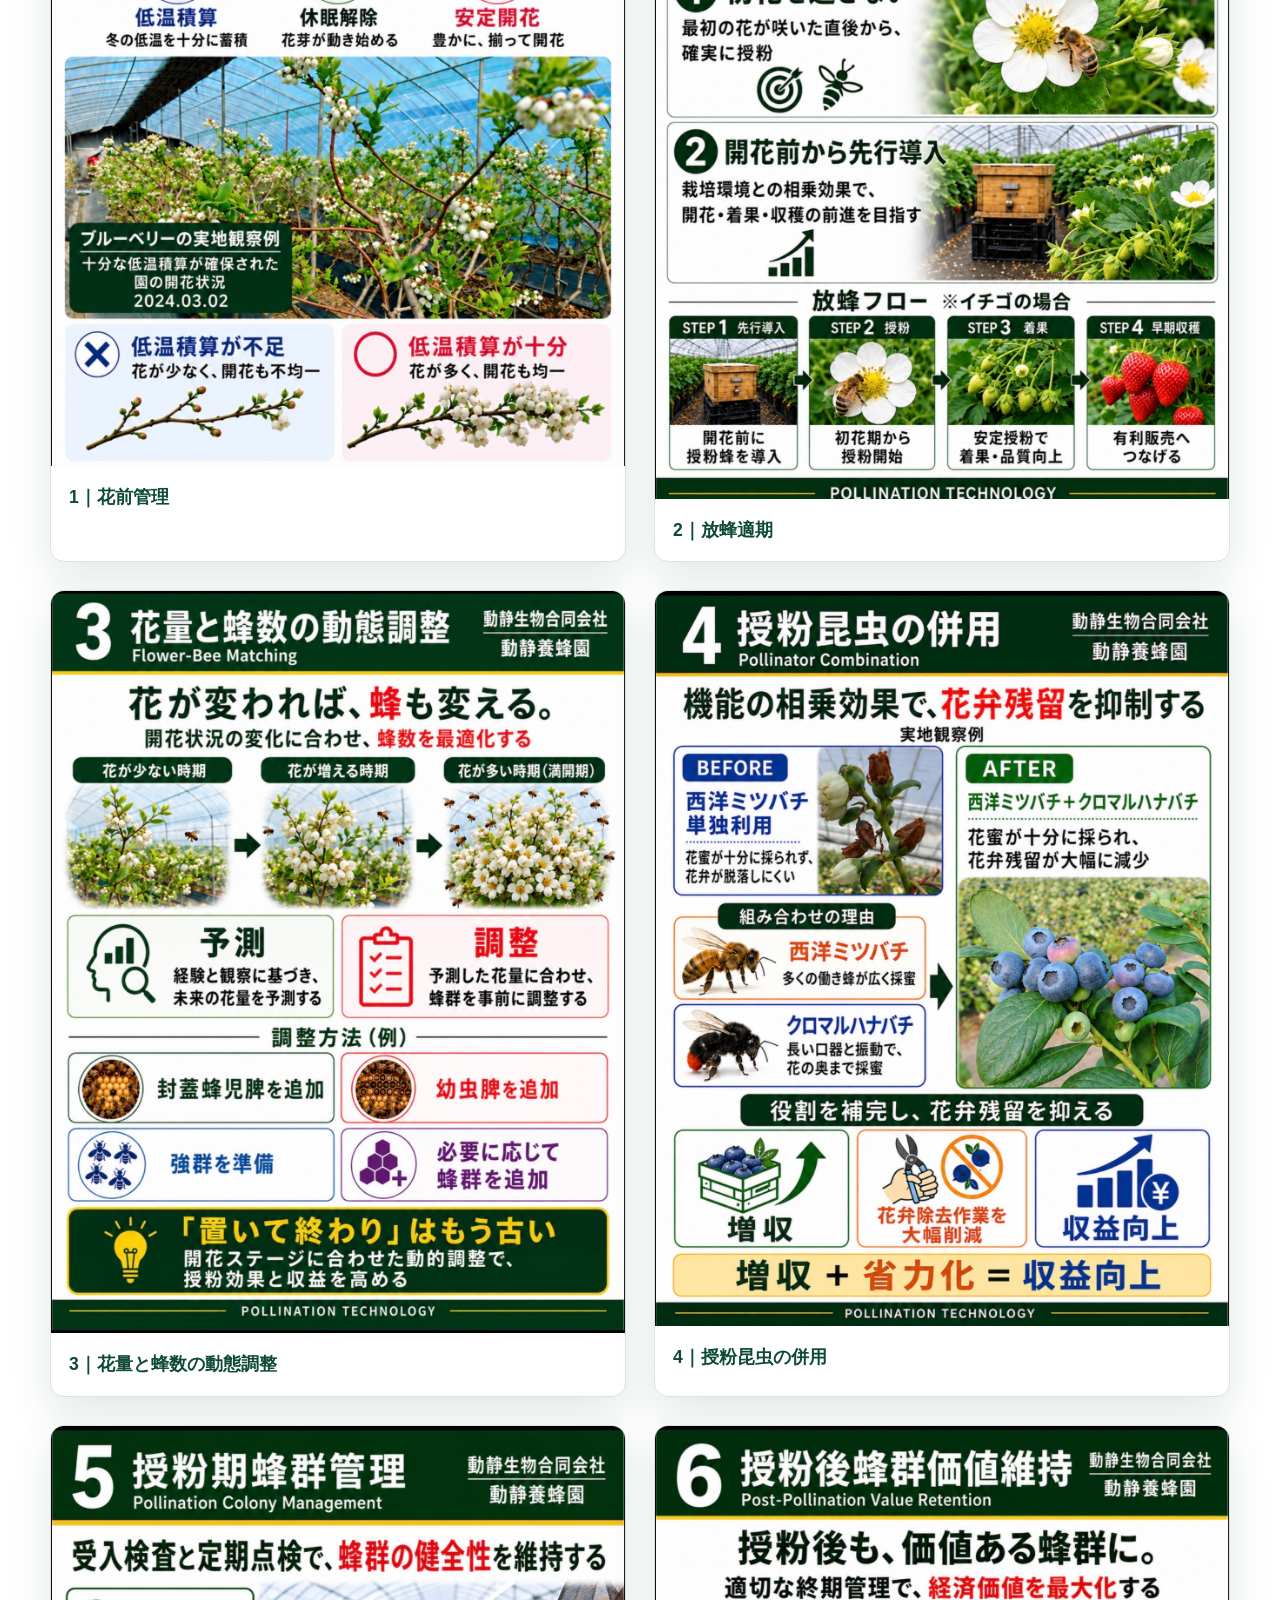
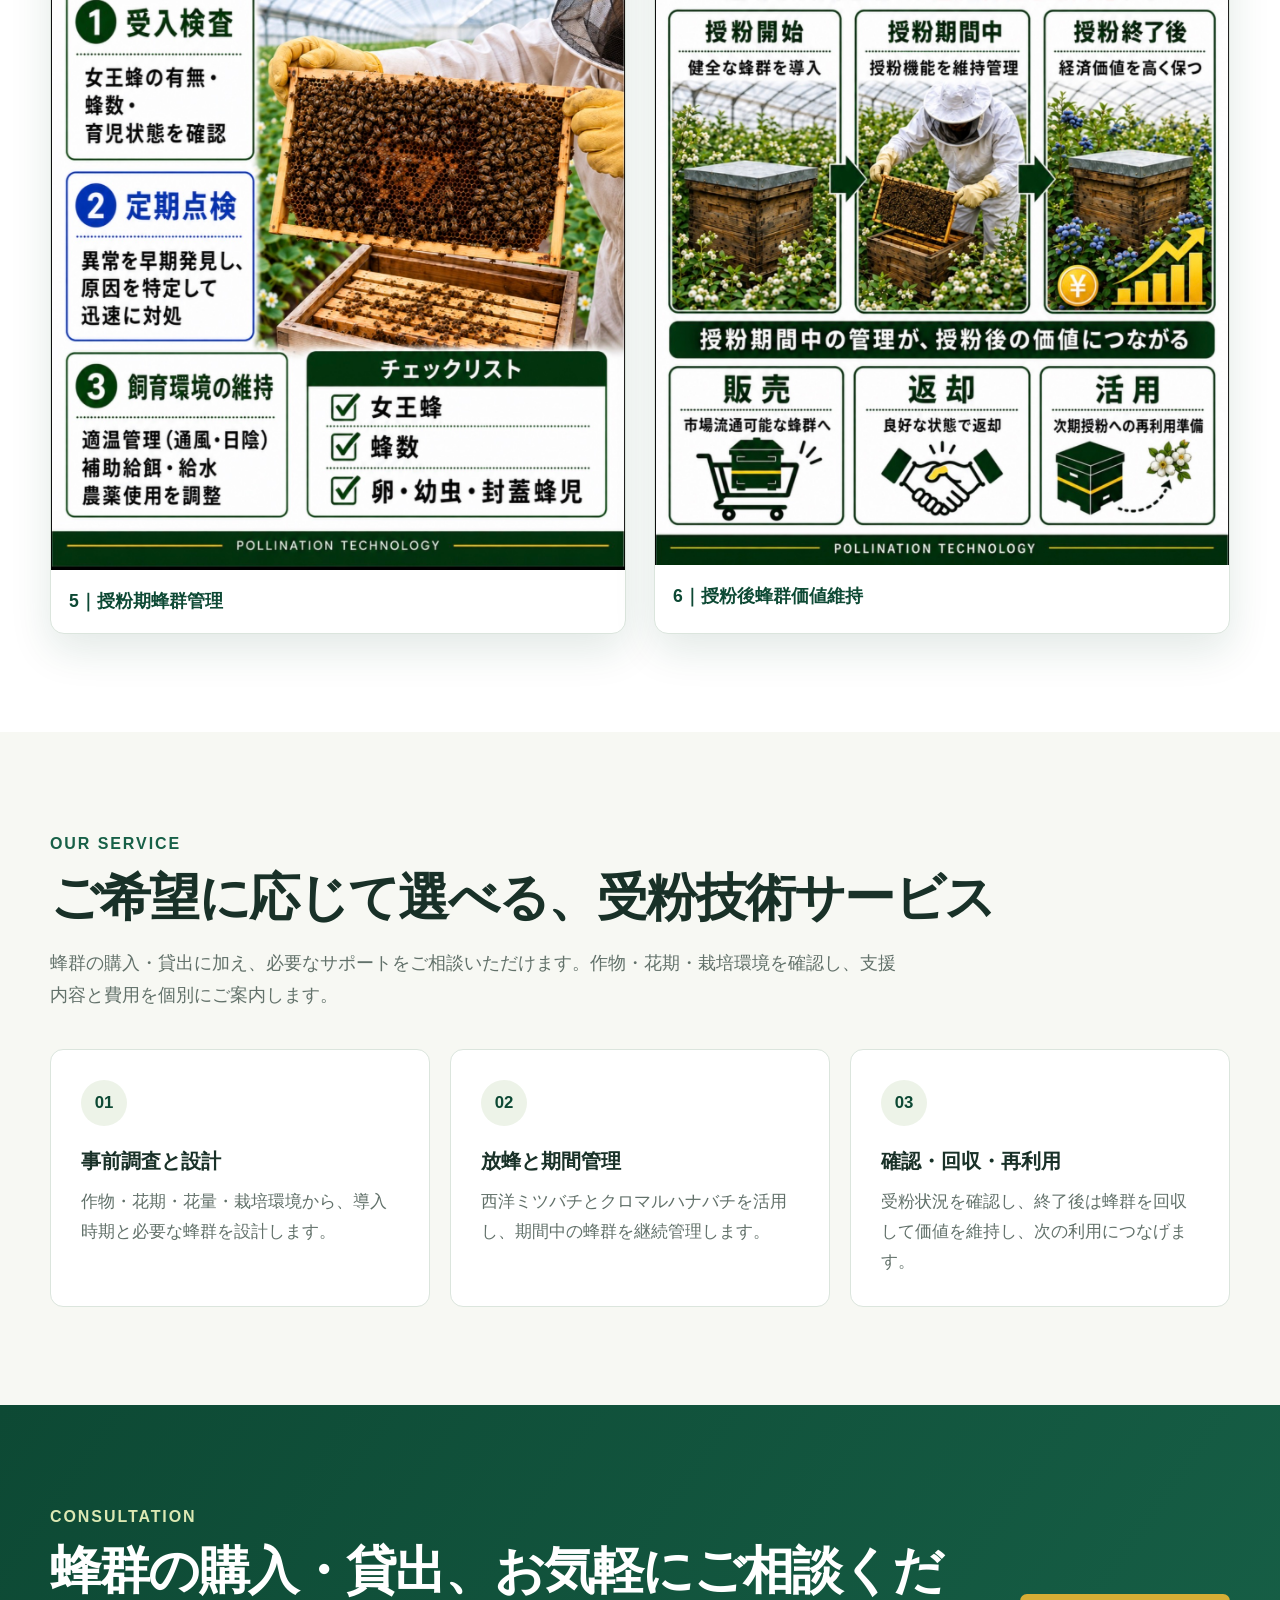
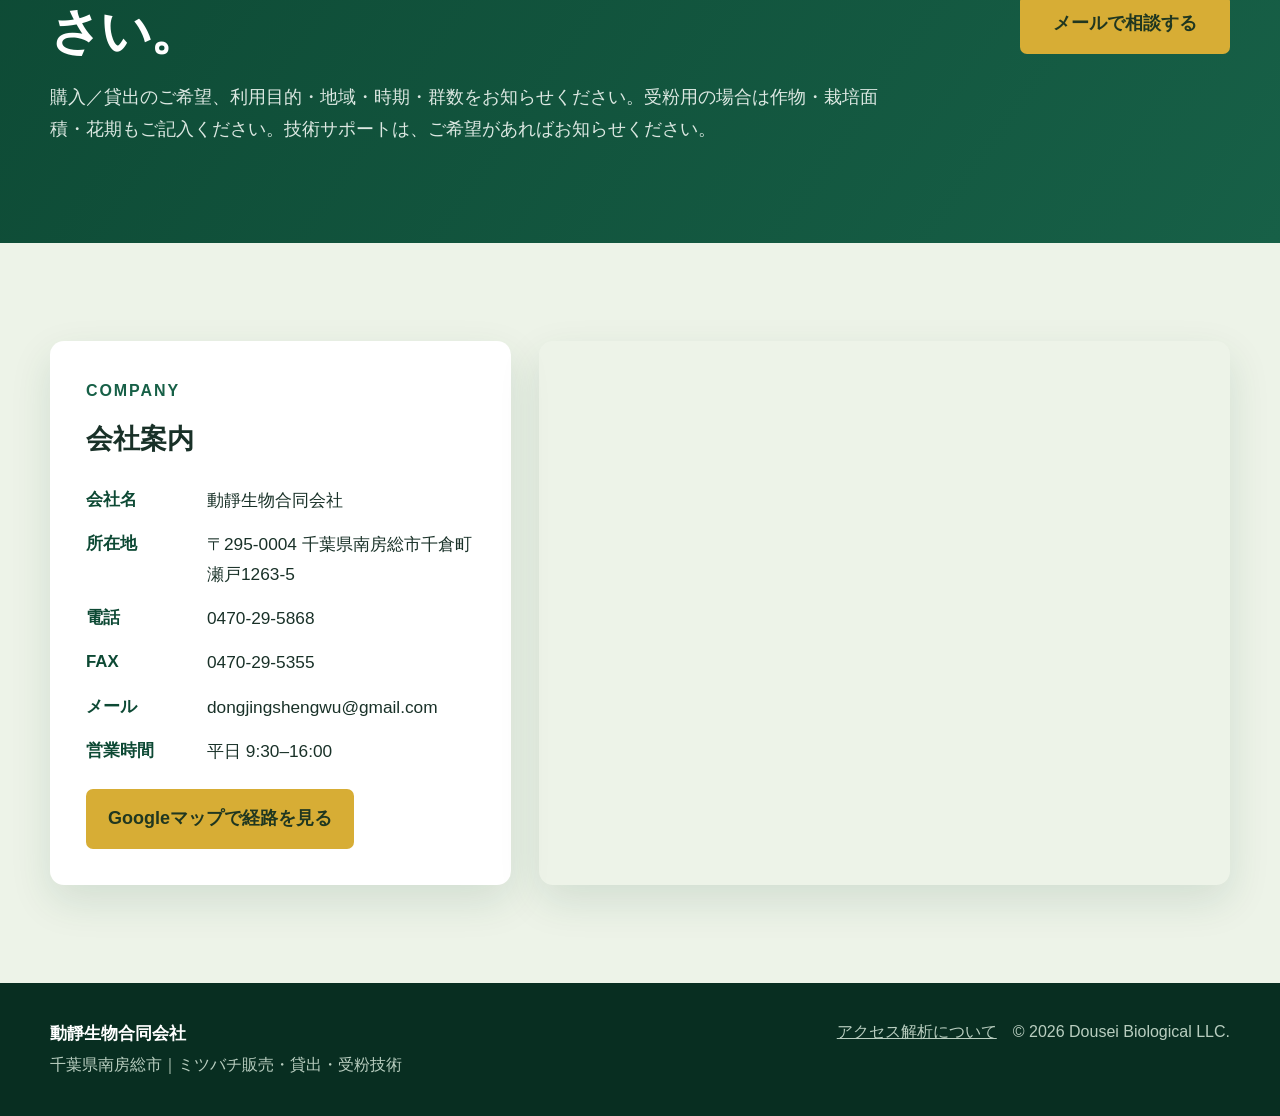
==== commit fcf5ca4e: "Publish Japanese mason bee cocoon harvest and storage video" ====
--- a/index.html
+++ b/index.html
@@ -218,6 +218,17 @@
           <h3 id="mason-bee-nest-materials-title">マメコバチの巣材：選び方と作り方</h3>
           <p>竹筒・ヨシ筒・内紙・分解式の溝板について、作り方と繭の取り出し方を紹介します。巣材ごとの寸法の参考例や、外箱の雨よけと固定も解説します。</p>
           <p class="knowledge-meta">約2分48秒｜日本語ナレーション・大きな日本語字幕付き。図は模式図です。</p>
+        </article>
+      </div>
+      <div class="knowledge-grid" id="mason-bee-cocoon-harvest-storage">
+        <div class="knowledge-player"><video controls playsinline preload="none" poster="assets/mason-bee-cocoon-harvest-storage-ja.jpg" aria-labelledby="mason-bee-cocoon-harvest-storage-title">
+          <source src="assets/mason-bee-cocoon-harvest-storage-ja.mp4" type="video/mp4">
+          <a href="assets/mason-bee-cocoon-harvest-storage-ja.mp4">動画を開く</a>
+        </video><p><a class="knowledge-link" href="assets/mason-bee-cocoon-harvest-storage-ja.mp4">動画を開く</a></p></div>
+        <article class="knowledge-info">
+          <h3 id="mason-bee-cocoon-harvest-storage-title">マメコバチの繭：回収・保存と増殖結果の評価</h3>
+          <p>巣を開いて繭を取り出し、選別・洗浄・乾燥して越冬保存する流れを紹介します。回収した繭と翌春に出繭した成虫を分けて記録し、増殖結果を比較する方法も解説します。</p>
+          <p class="knowledge-meta">約3分08秒｜日本語ナレーション・大きな日本語字幕付き。</p>
         </article>
       </div>
     </div></section>
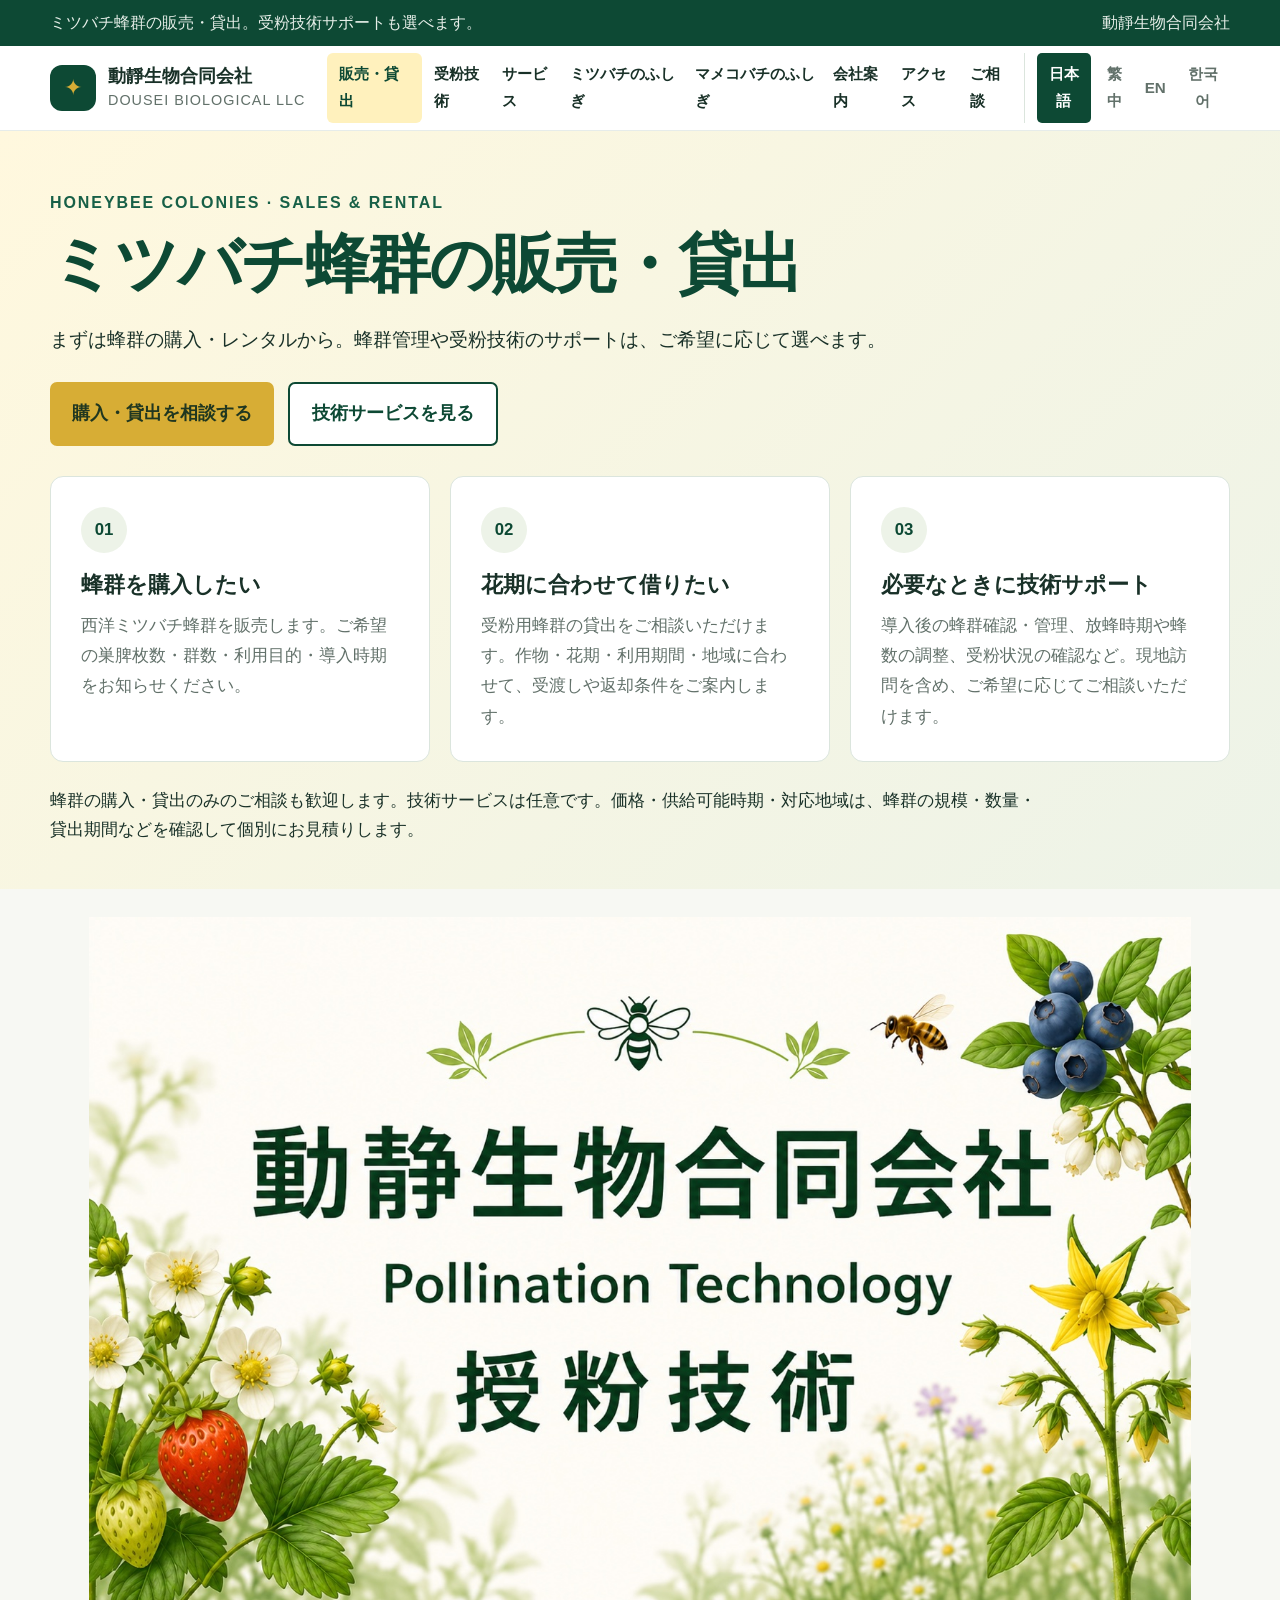
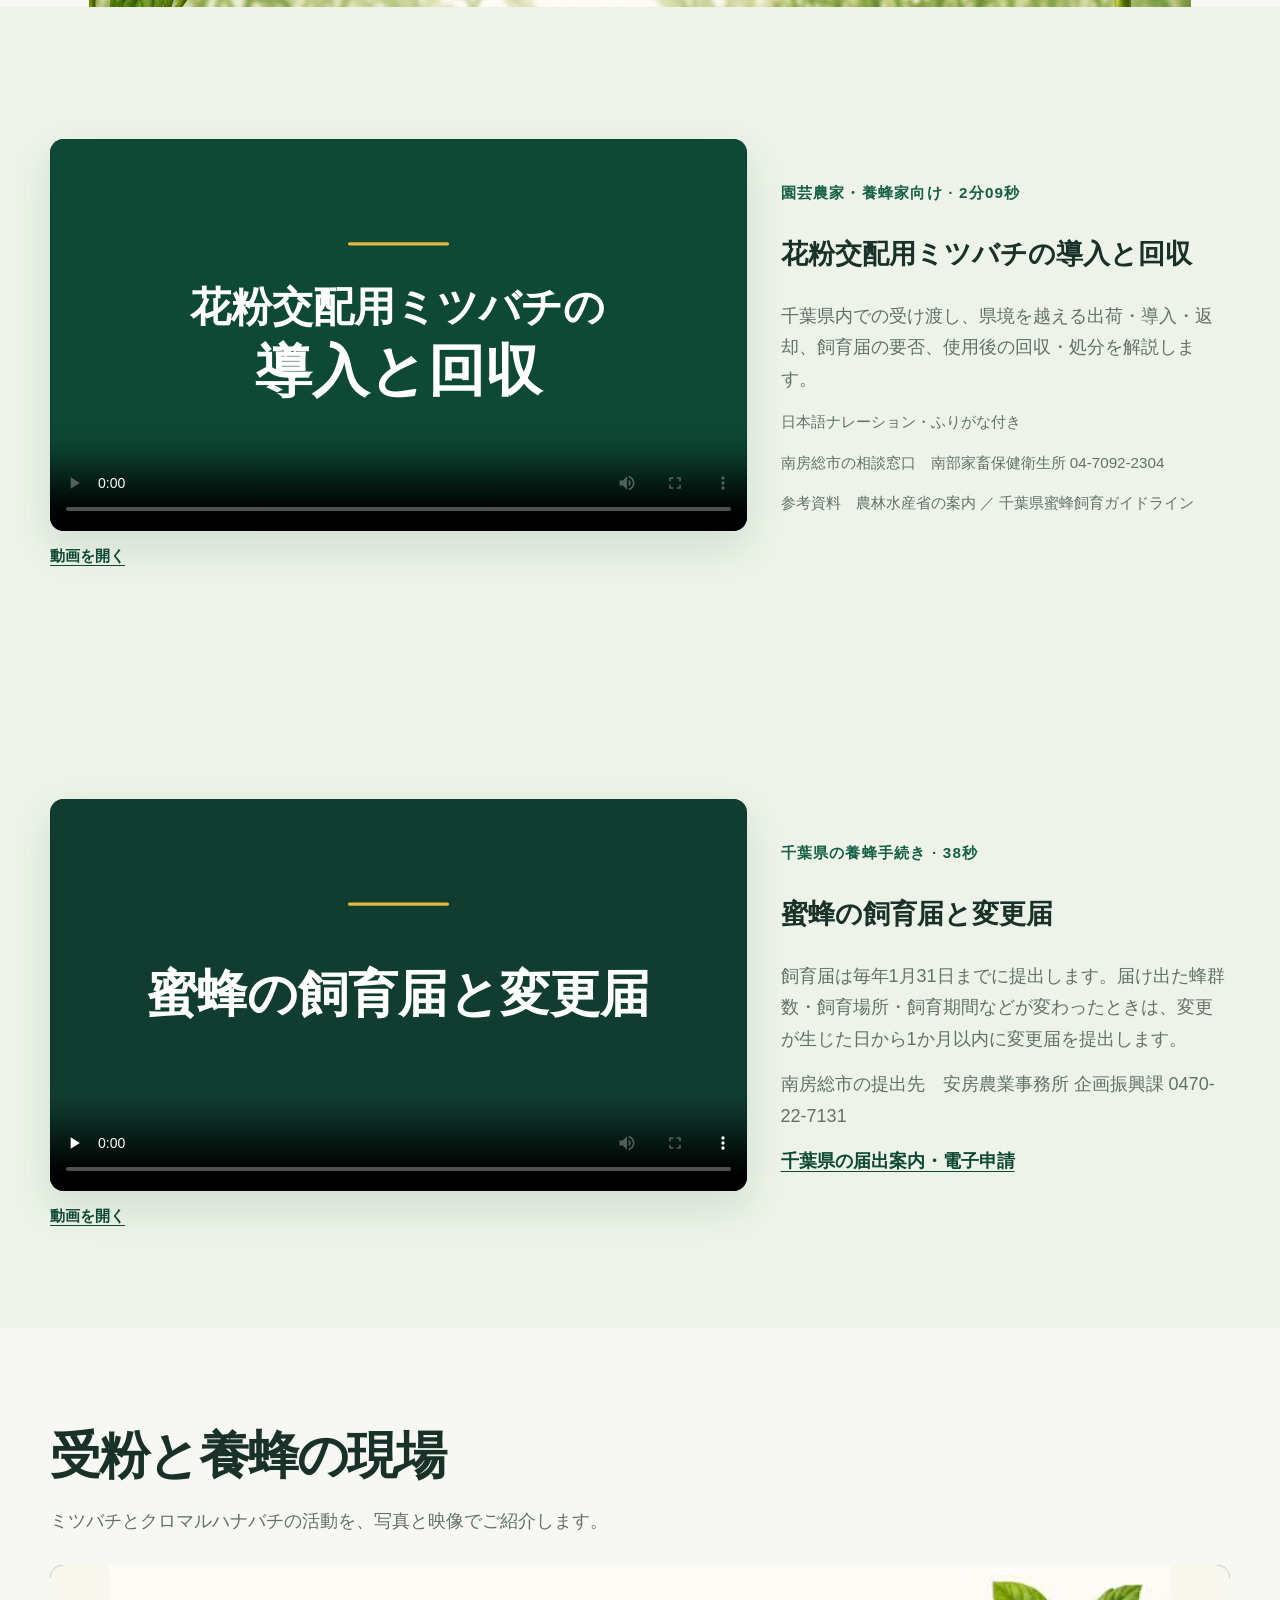
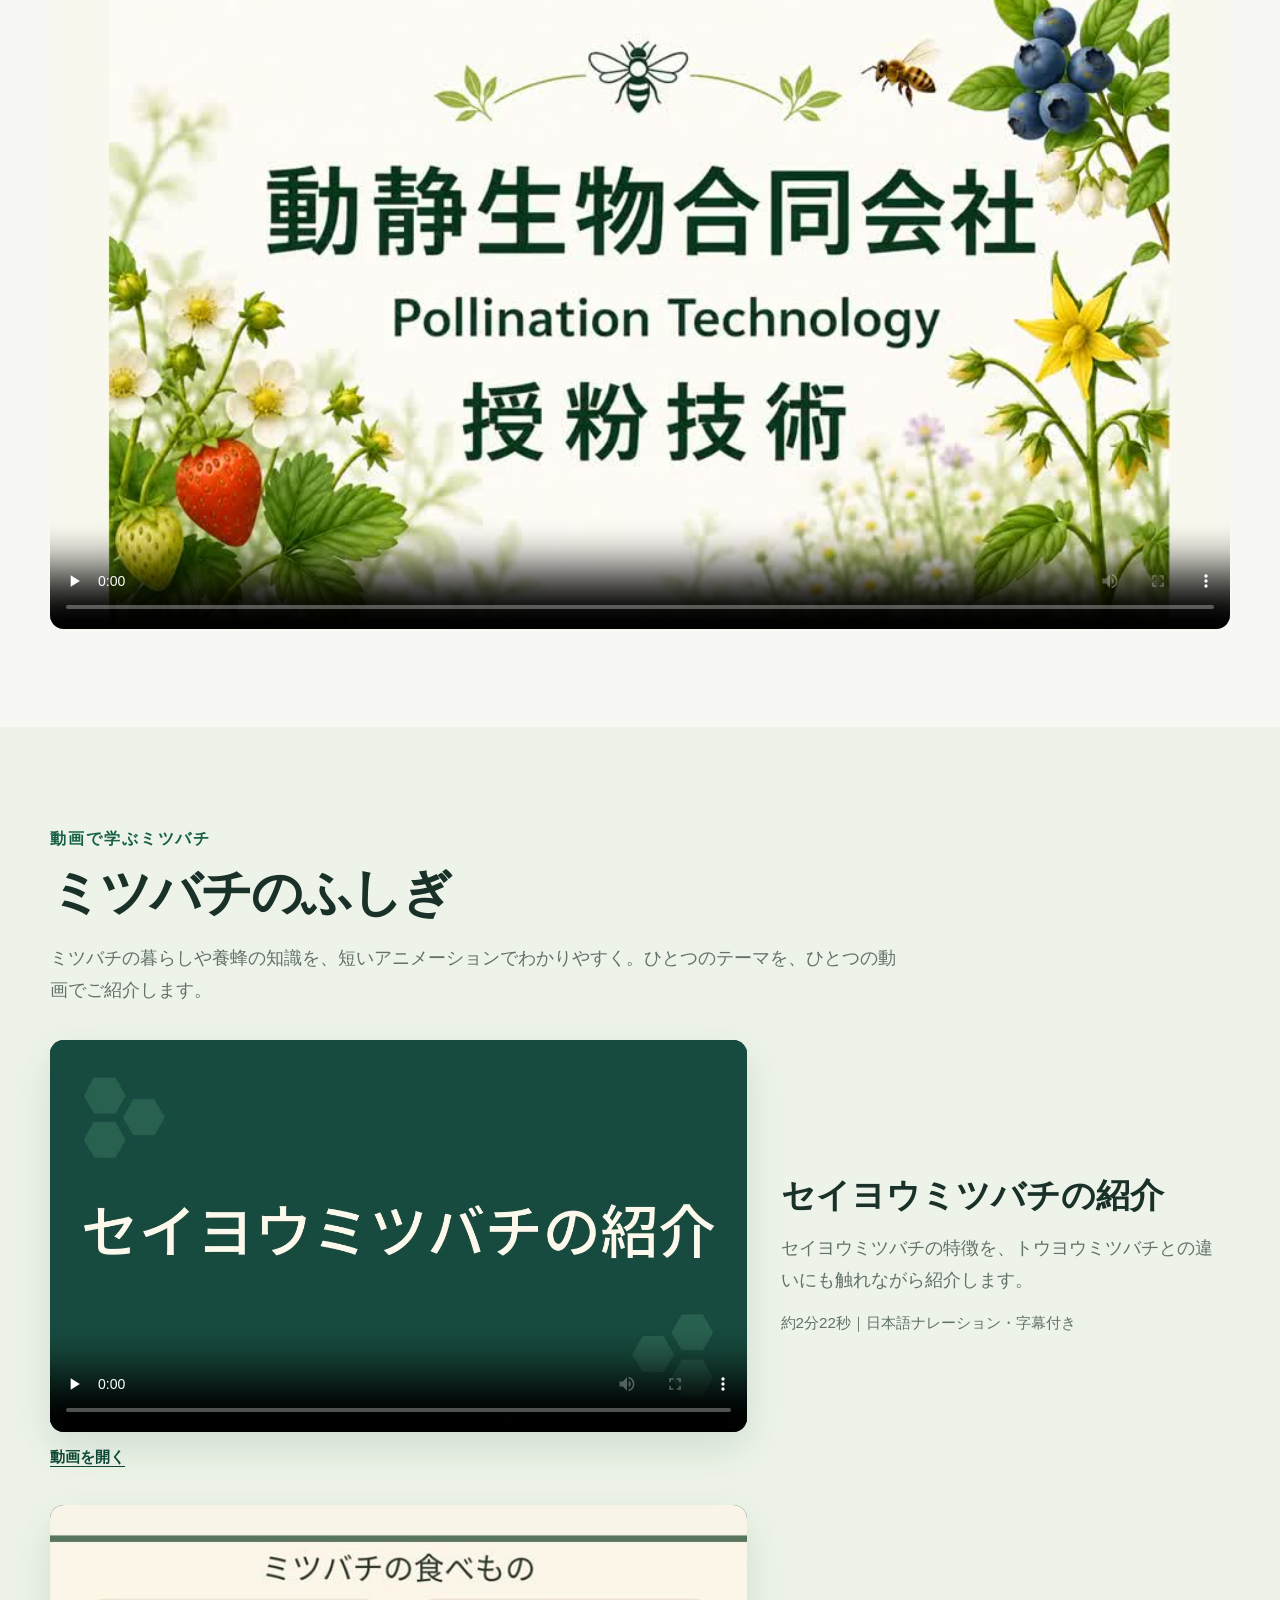
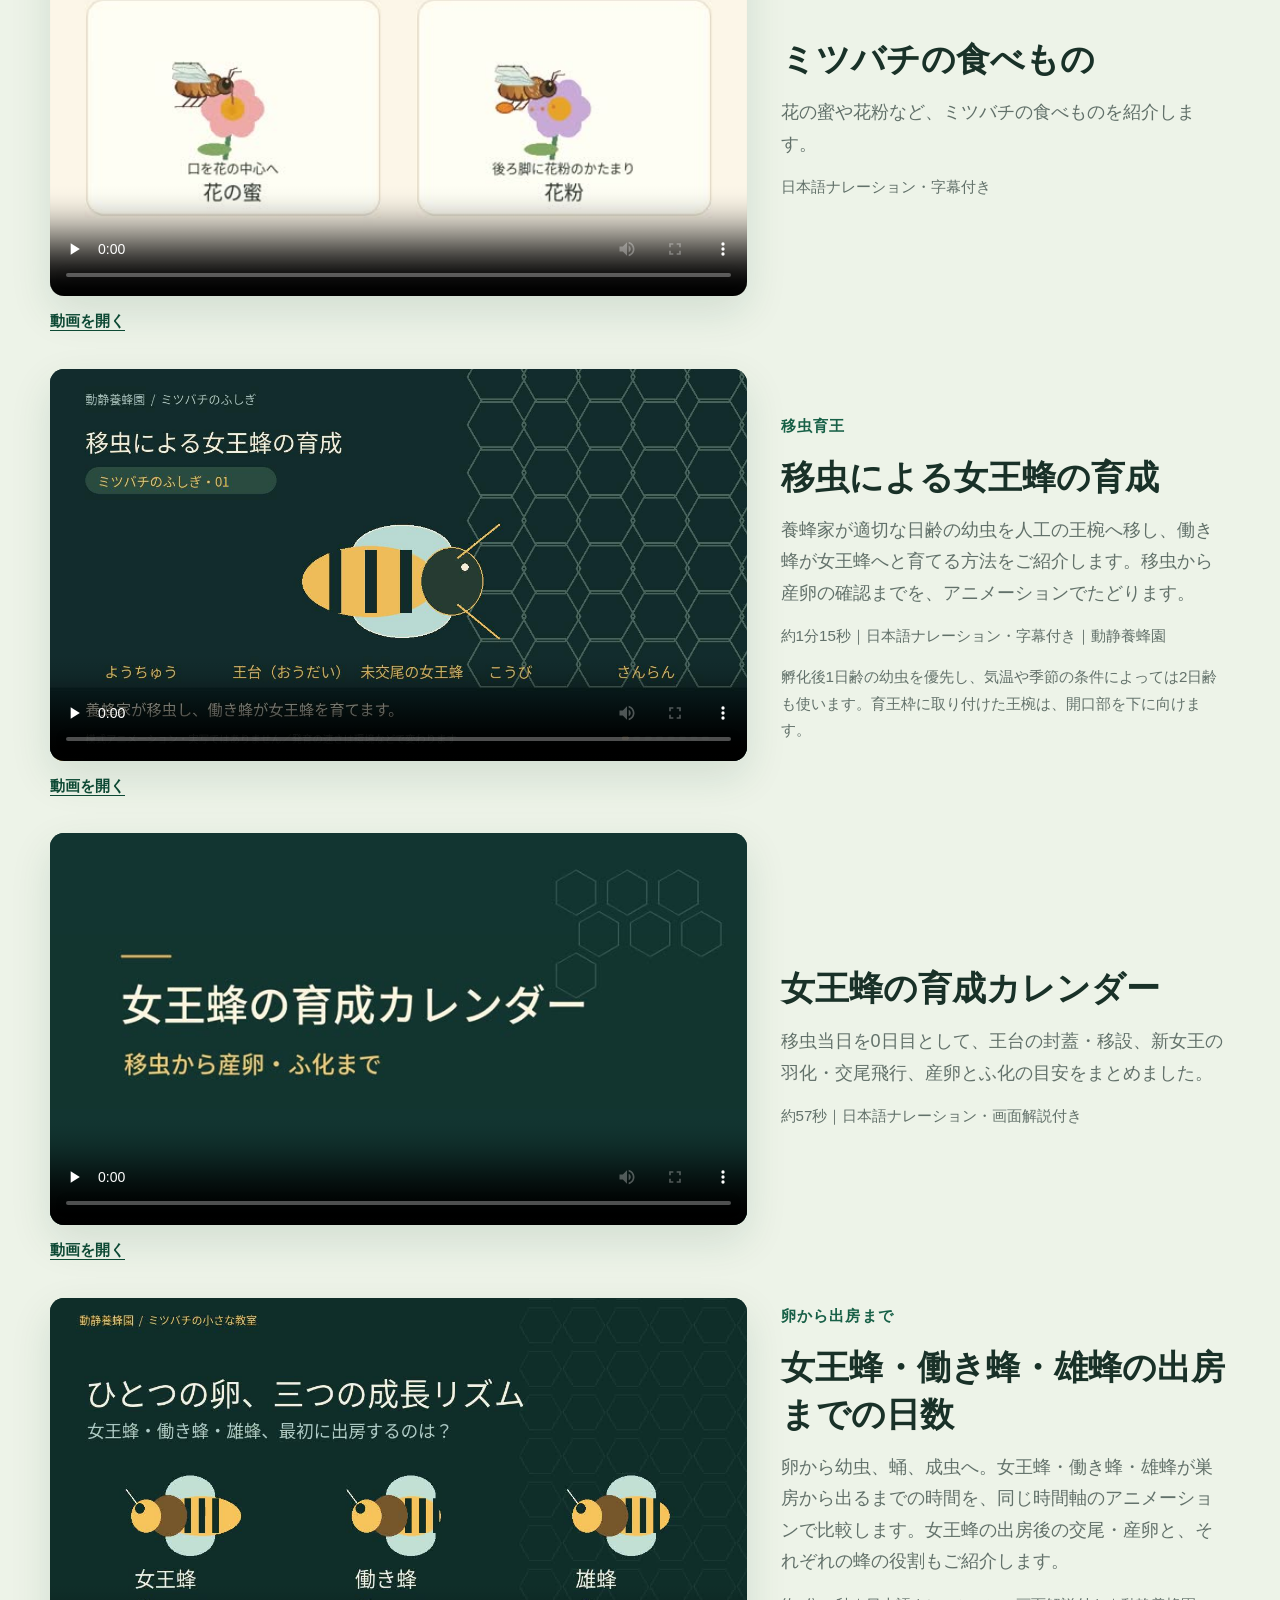
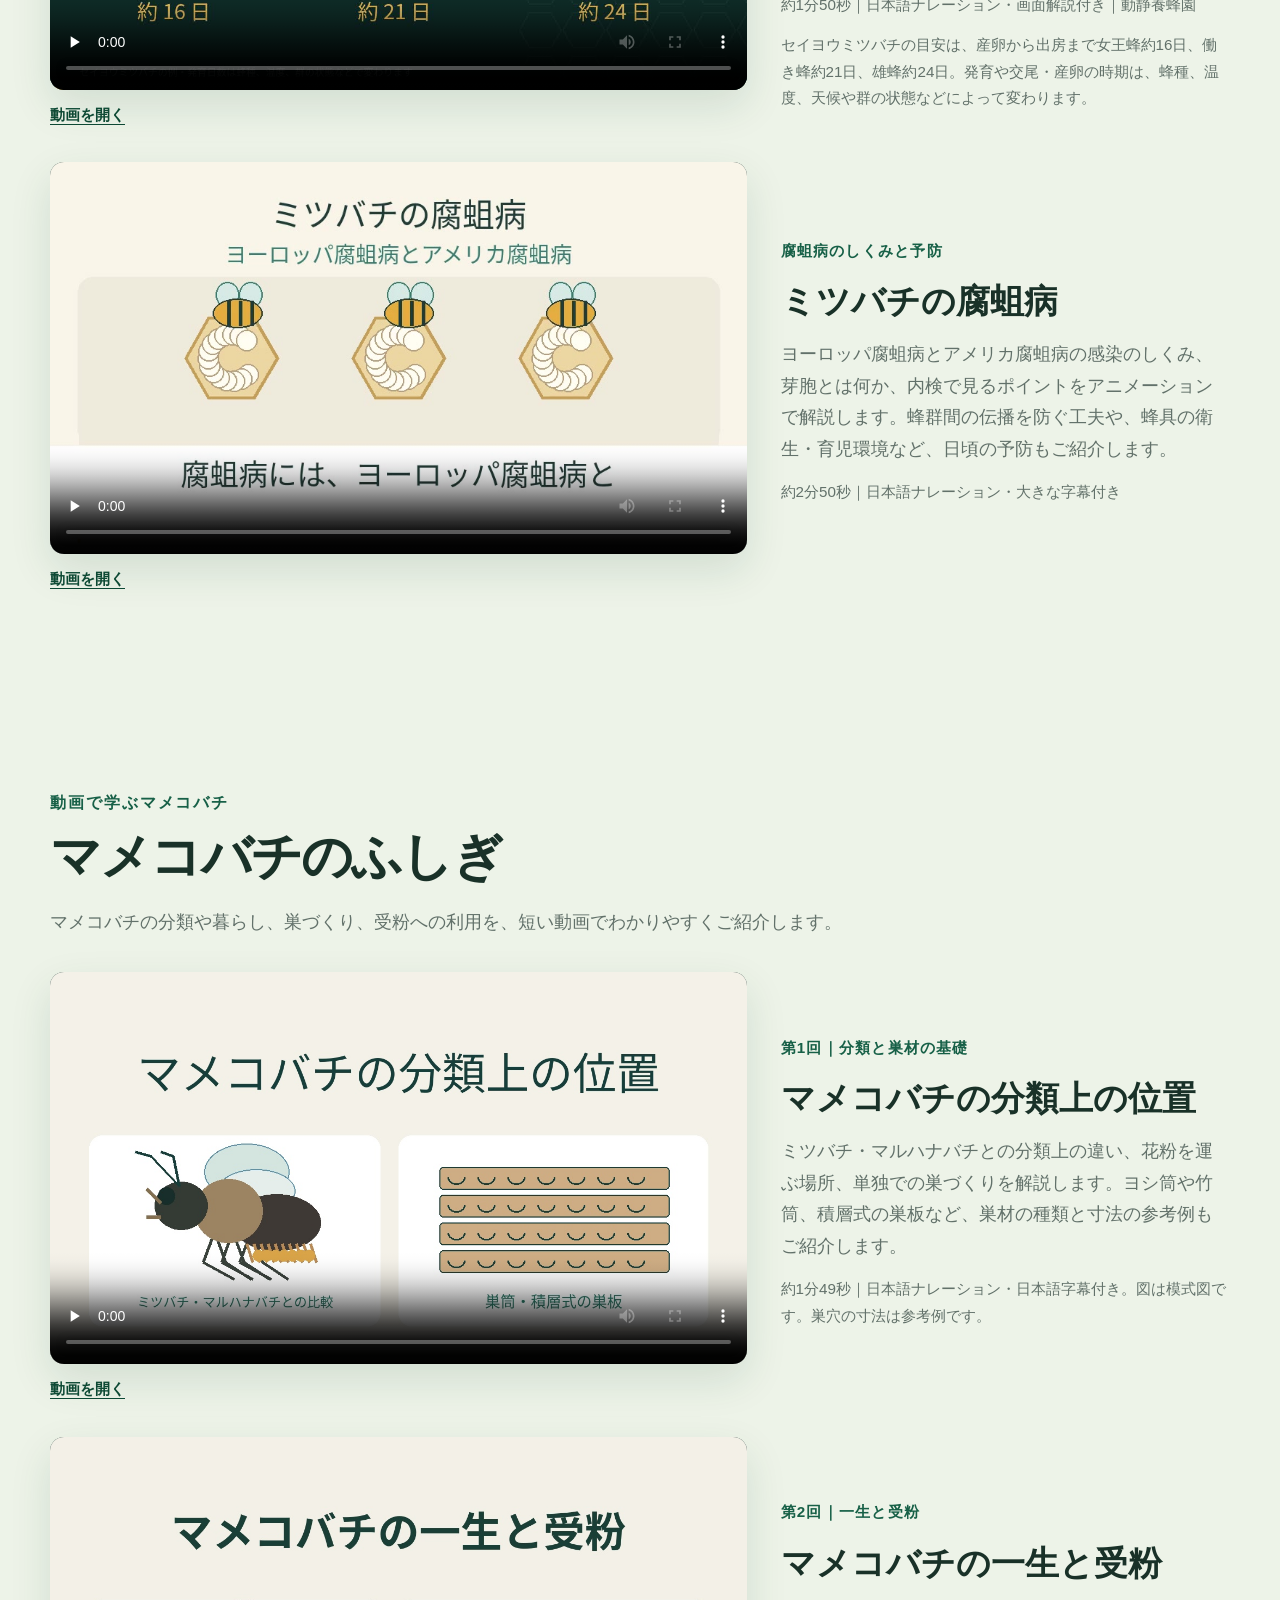
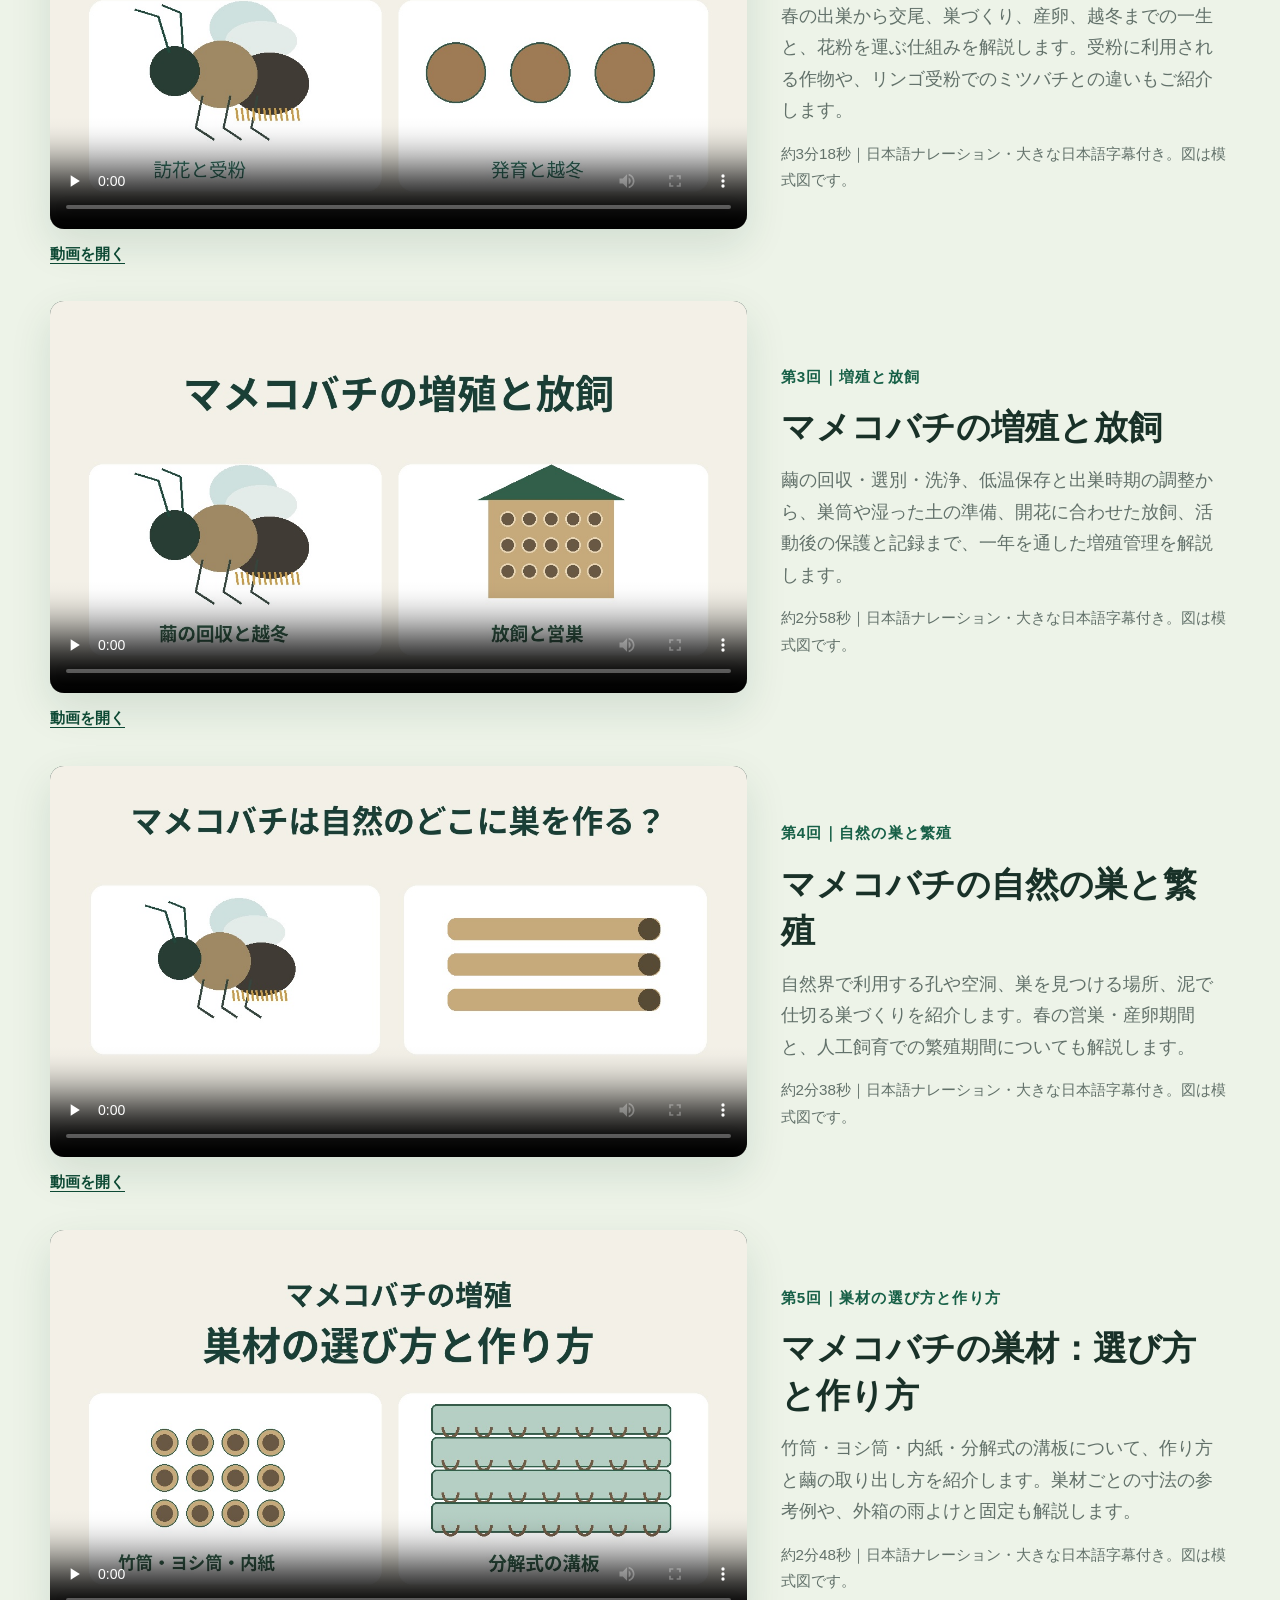
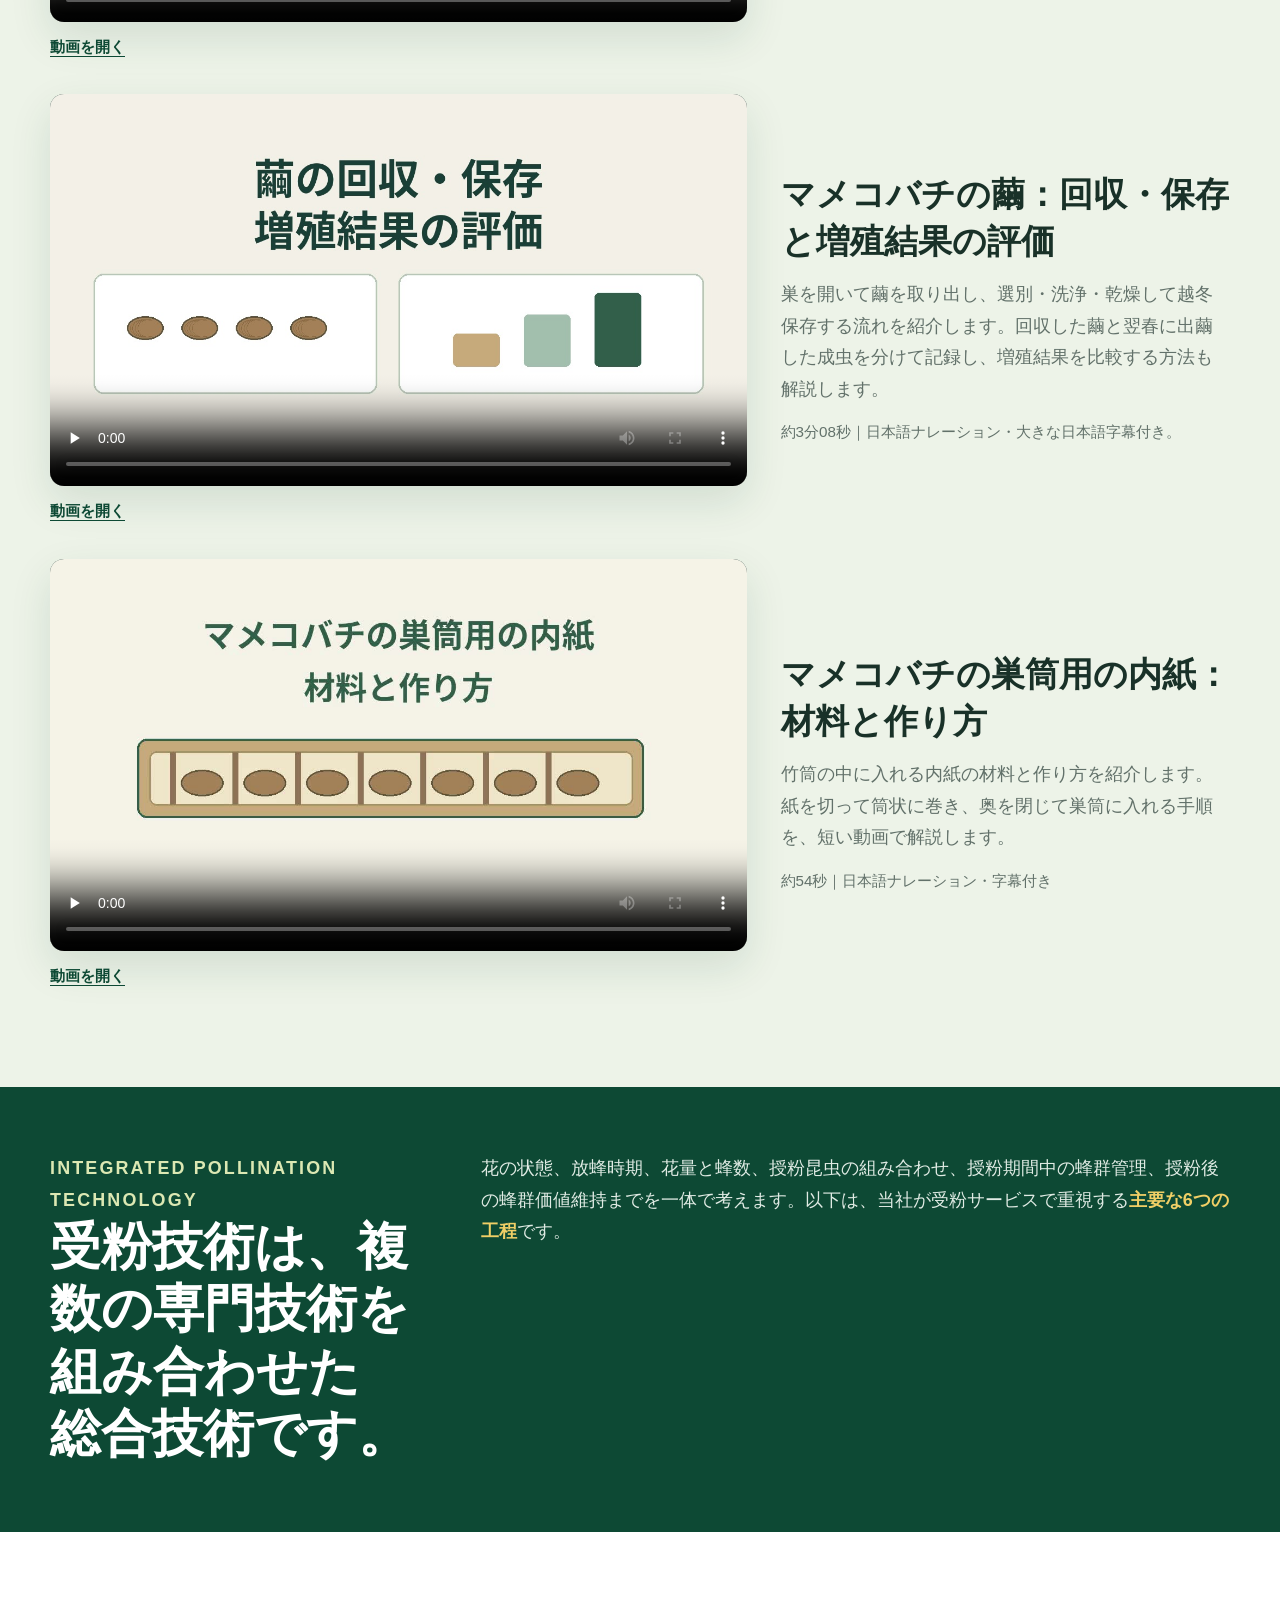
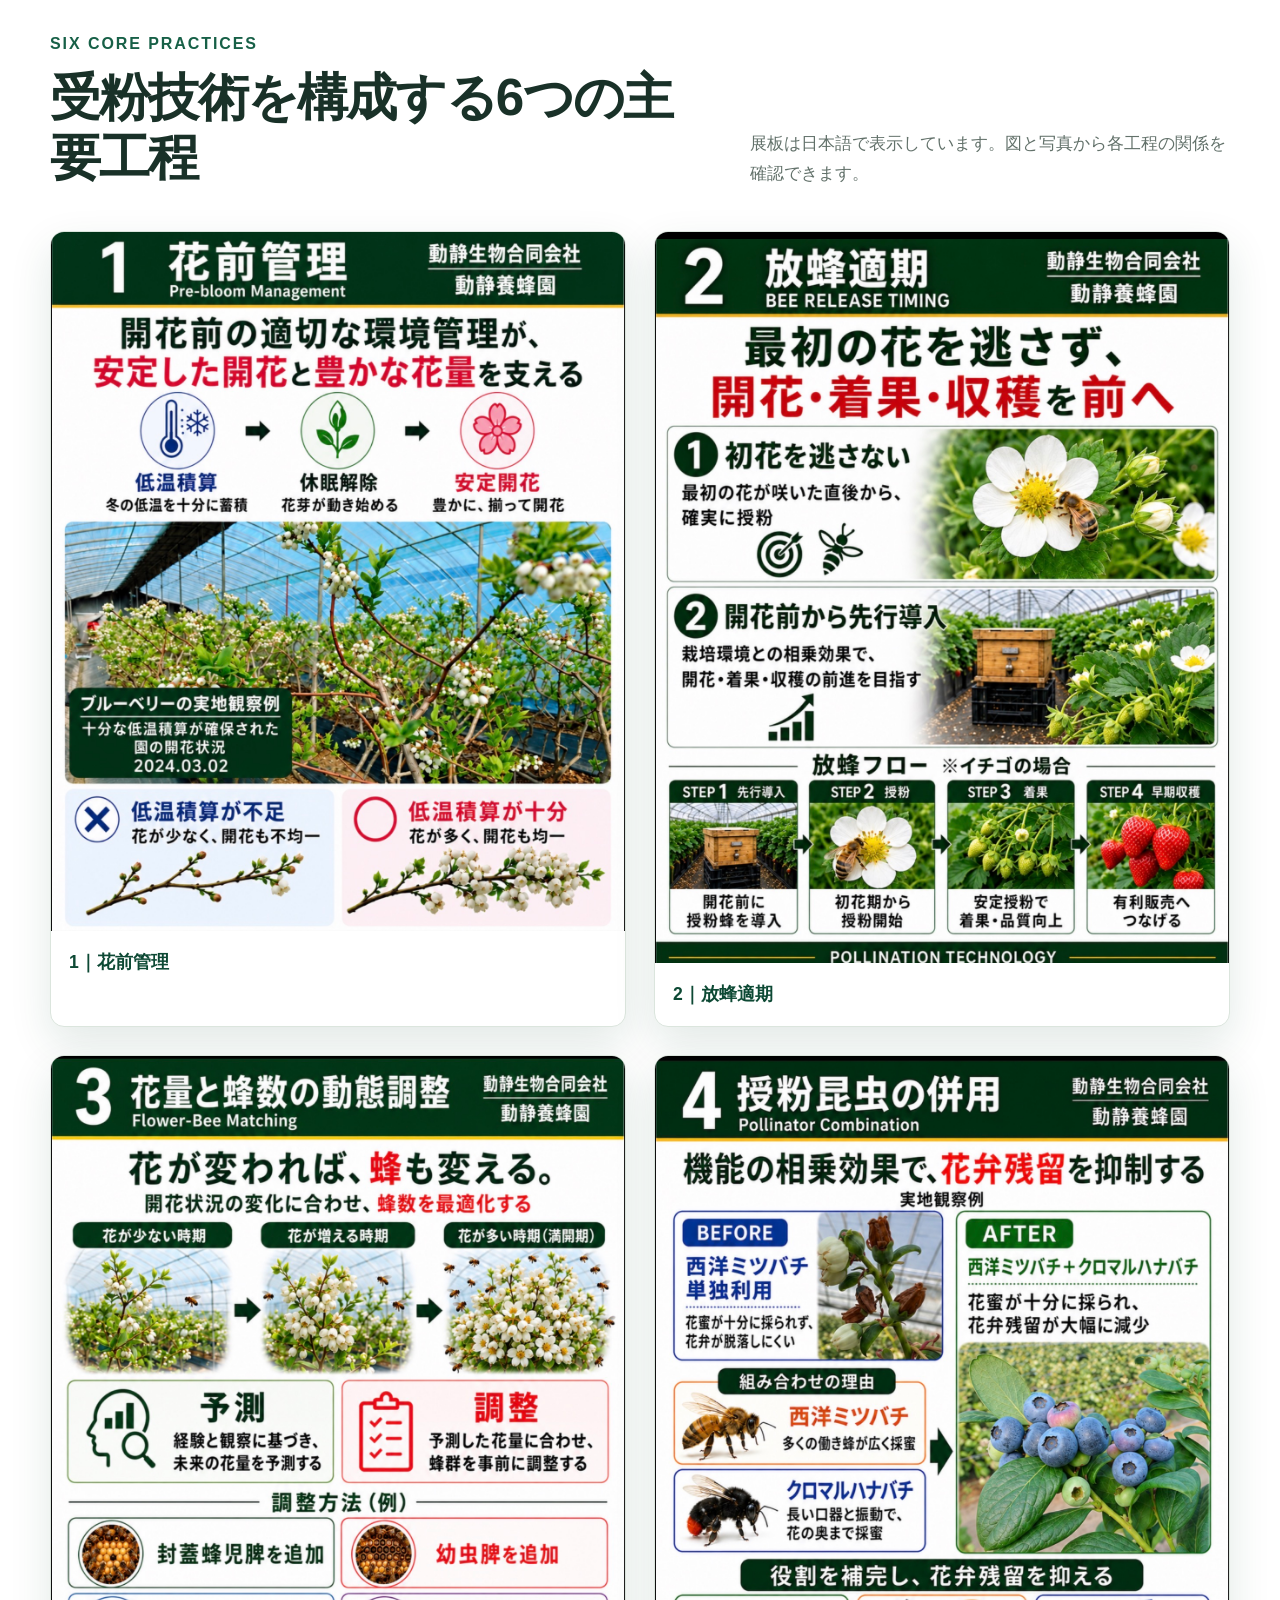
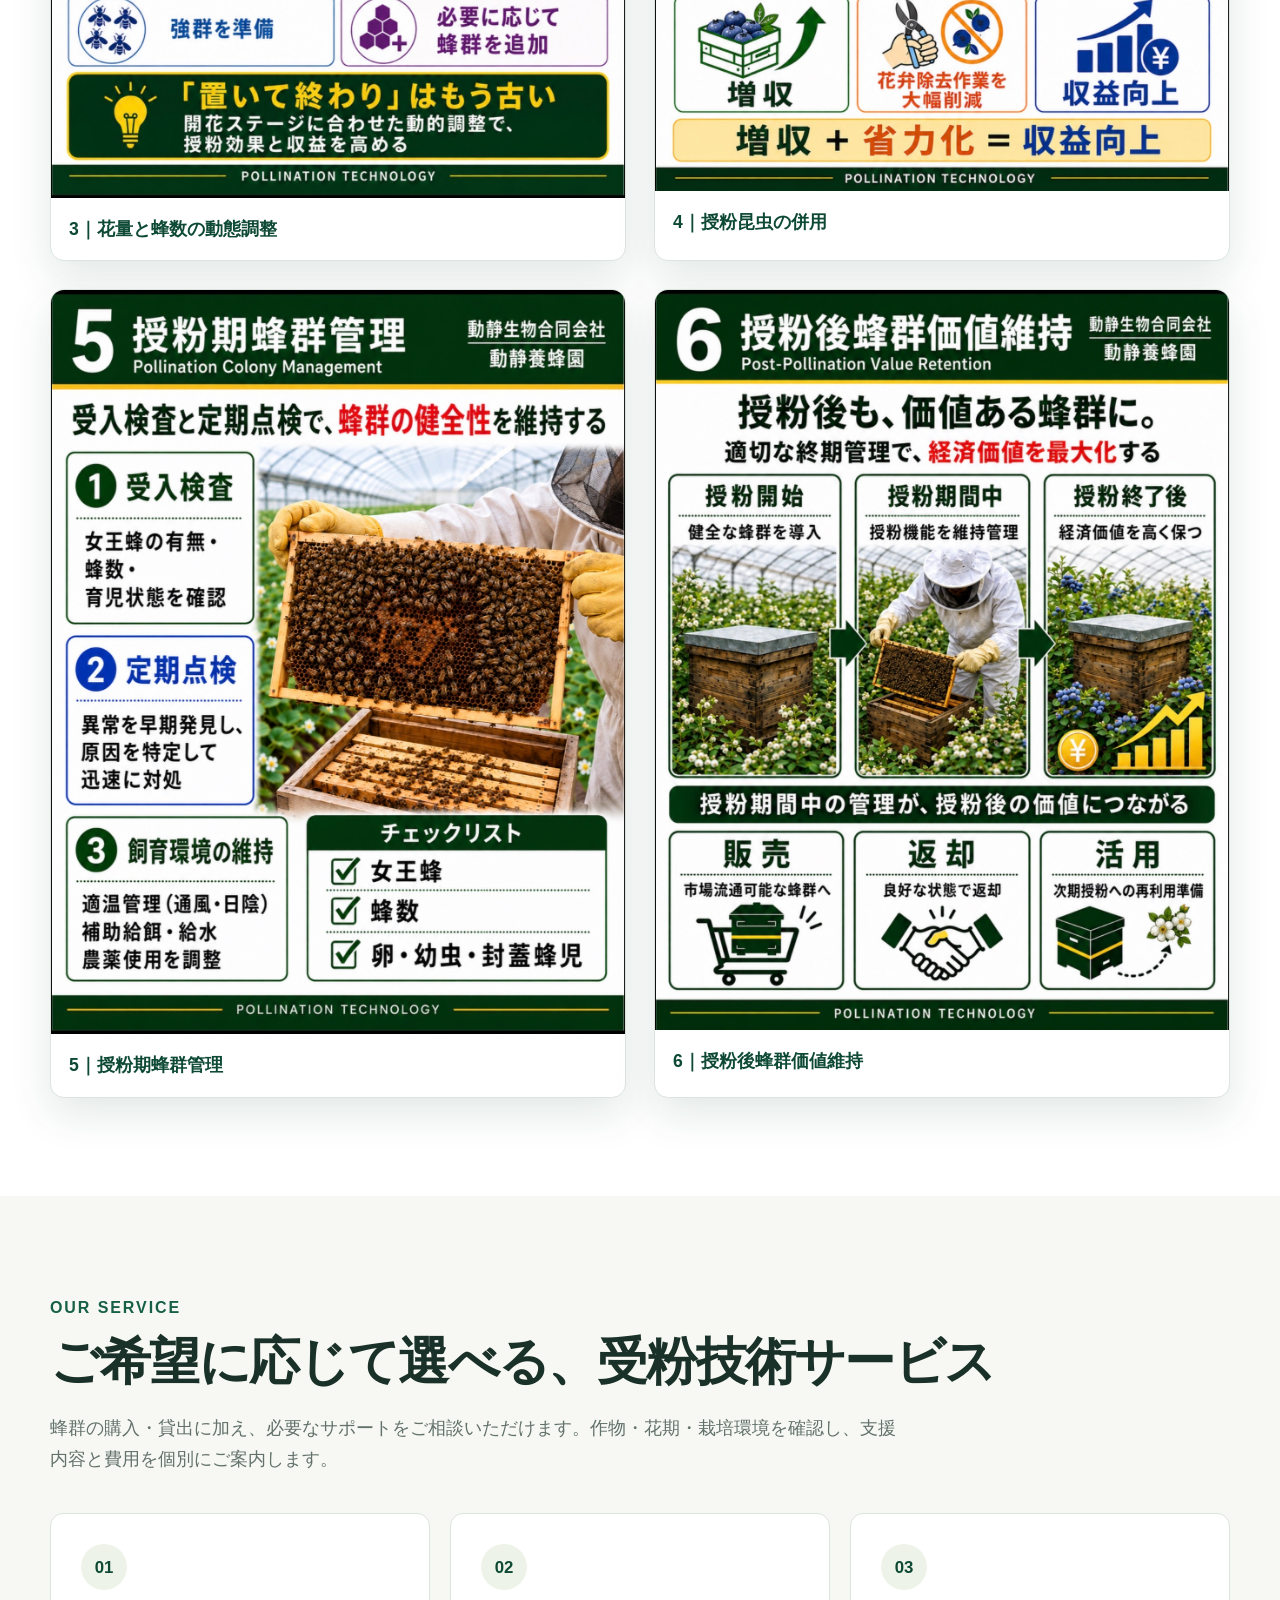
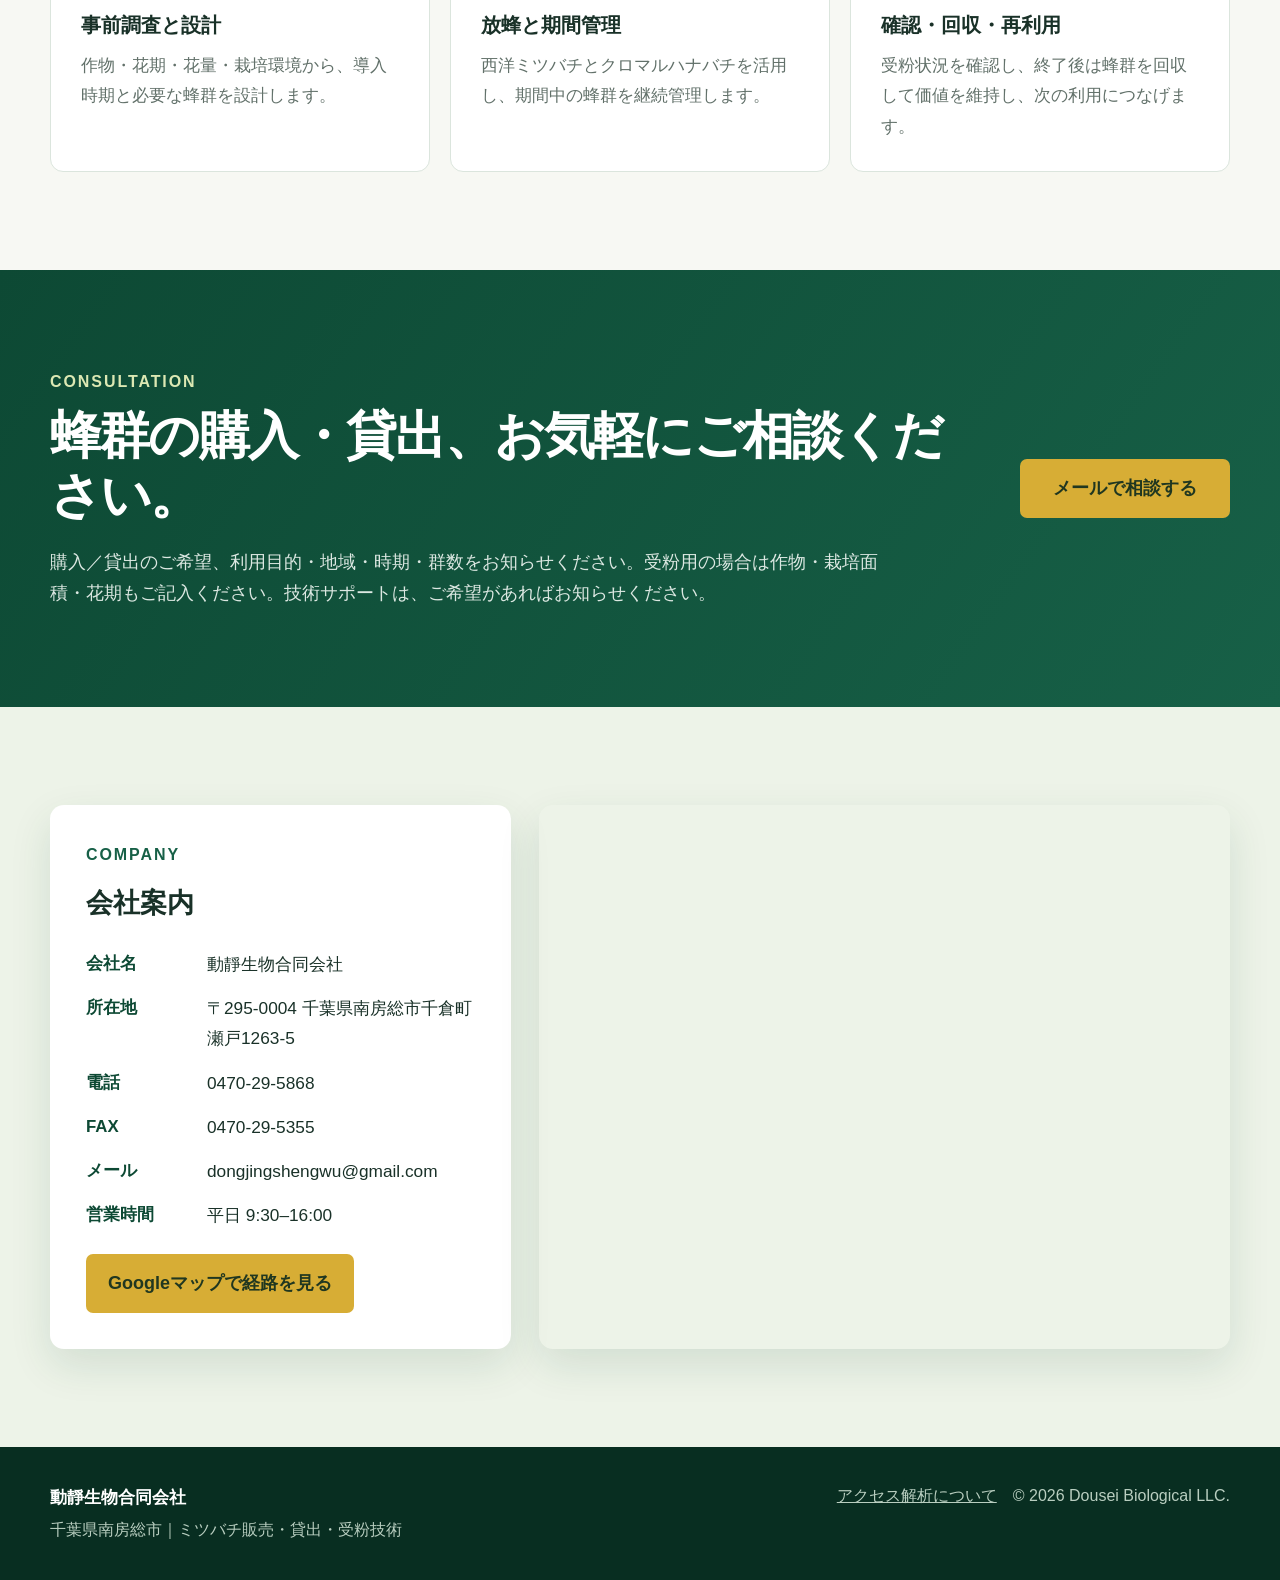
==== commit ceff4504: "Publish Japanese paper liner making video after cocoon storage guide" ====
--- a/index.html
+++ b/index.html
@@ -222,13 +222,25 @@
       </div>
       <div class="knowledge-grid" id="mason-bee-cocoon-harvest-storage">
         <div class="knowledge-player"><video controls playsinline preload="none" poster="assets/mason-bee-cocoon-harvest-storage-ja.jpg" aria-labelledby="mason-bee-cocoon-harvest-storage-title">
-          <source src="assets/mason-bee-cocoon-harvest-storage-ja.mp4" type="video/mp4">
-          <a href="assets/mason-bee-cocoon-harvest-storage-ja.mp4">動画を開く</a>
-        </video><p><a class="knowledge-link" href="assets/mason-bee-cocoon-harvest-storage-ja.mp4">動画を開く</a></p></div>
+          <source src="assets/mason-bee-cocoon-harvest-storage-ja-fixed.mp4" type="video/mp4">
+          <a href="assets/mason-bee-cocoon-harvest-storage-ja-fixed.mp4">動画を開く</a>
+        </video><p><a class="knowledge-link" href="assets/mason-bee-cocoon-harvest-storage-ja-fixed.mp4">動画を開く</a></p></div>
         <article class="knowledge-info">
           <h3 id="mason-bee-cocoon-harvest-storage-title">マメコバチの繭：回収・保存と増殖結果の評価</h3>
           <p>巣を開いて繭を取り出し、選別・洗浄・乾燥して越冬保存する流れを紹介します。回収した繭と翌春に出繭した成虫を分けて記録し、増殖結果を比較する方法も解説します。</p>
           <p class="knowledge-meta">約3分08秒｜日本語ナレーション・大きな日本語字幕付き。</p>
+        </article>
+      </div>
+    
+      <div class="knowledge-grid" id="mason-bee-paper-liner">
+        <div class="knowledge-player"><video controls playsinline preload="none" poster="assets/mason-bee-paper-liner-ja.jpg" aria-labelledby="mason-bee-paper-liner-title">
+          <source src="assets/mason-bee-paper-liner-ja.mp4" type="video/mp4">
+          <a href="assets/mason-bee-paper-liner-ja.mp4">動画を開く</a>
+        </video><p><a class="knowledge-link" href="assets/mason-bee-paper-liner-ja.mp4">動画を開く</a></p></div>
+        <article class="knowledge-info">
+          <h3 id="mason-bee-paper-liner-title">マメコバチの巣筒用の内紙：材料と作り方</h3>
+          <p>竹筒の中に入れる内紙の材料と作り方を紹介します。紙を切って筒状に巻き、奥を閉じて巣筒に入れる手順を、短い動画で解説します。</p>
+          <p class="knowledge-meta">約54秒｜日本語ナレーション・字幕付き</p>
         </article>
       </div>
     </div></section>
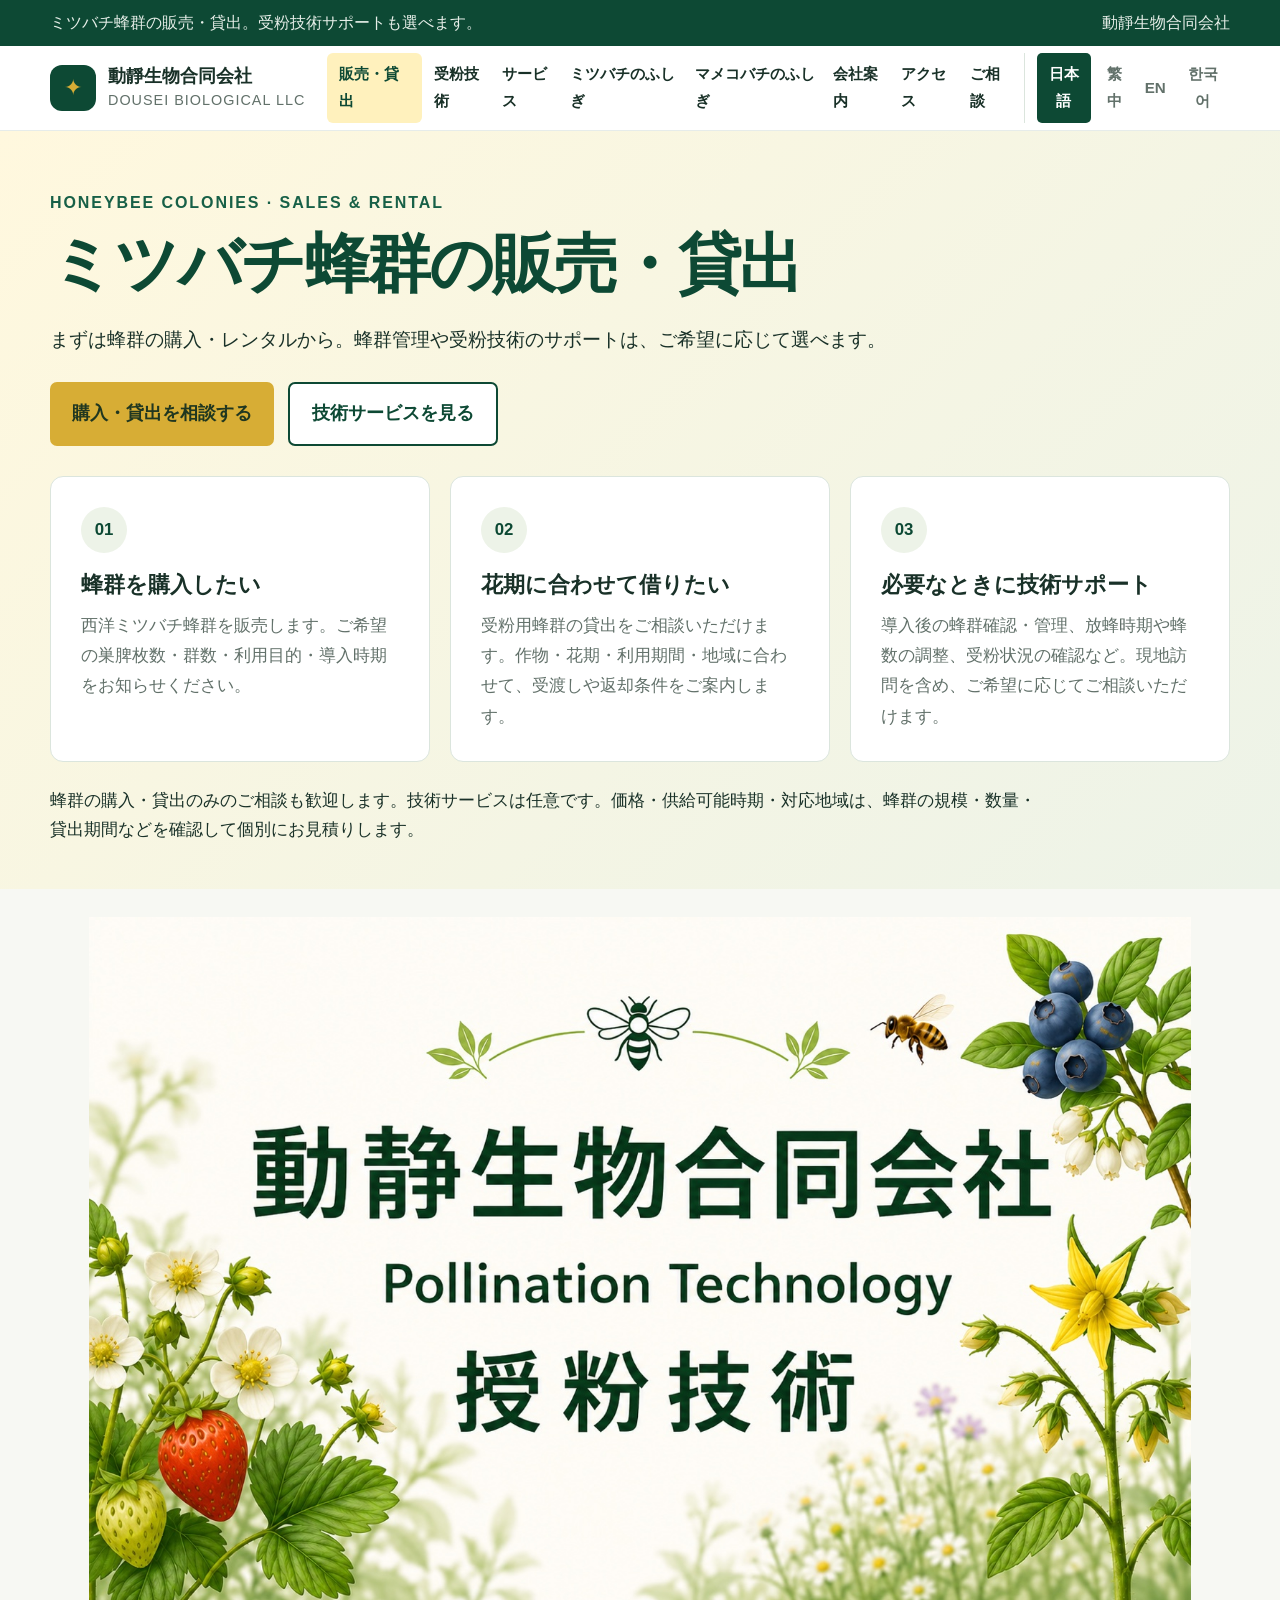
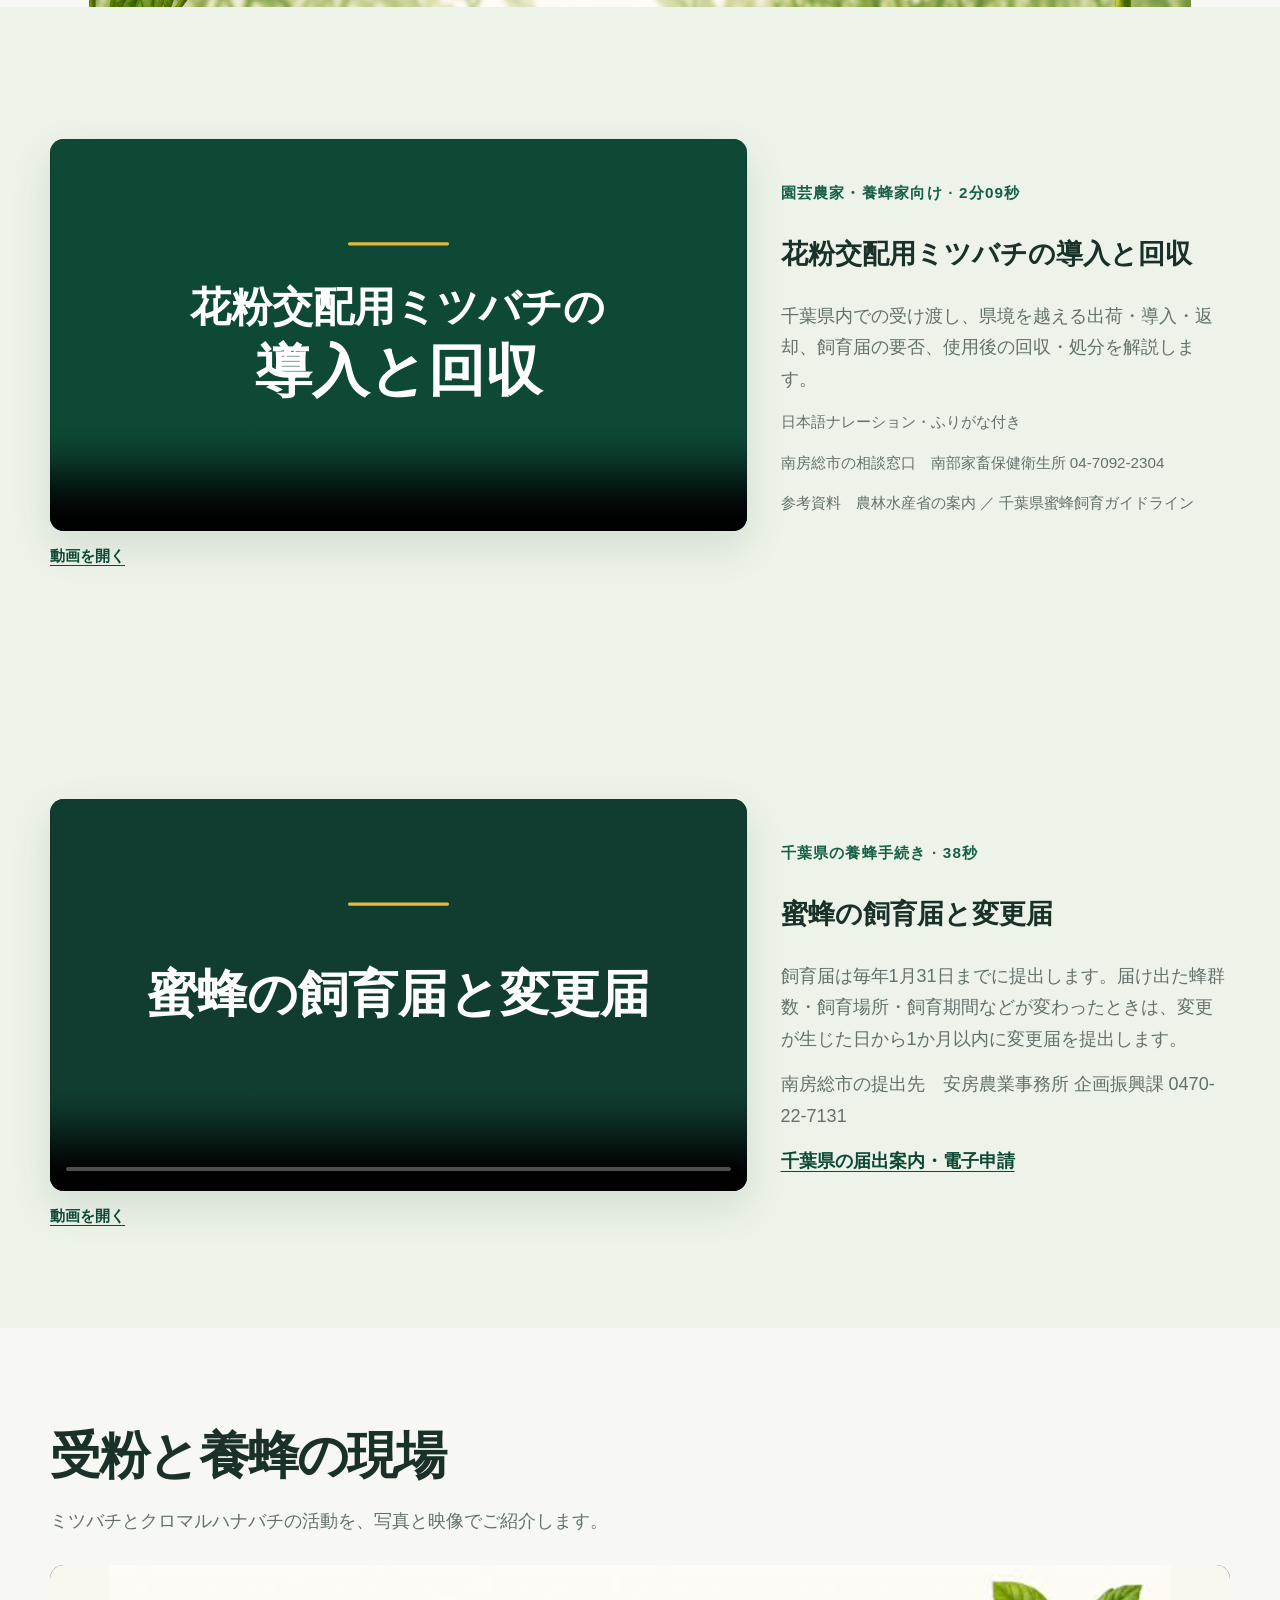
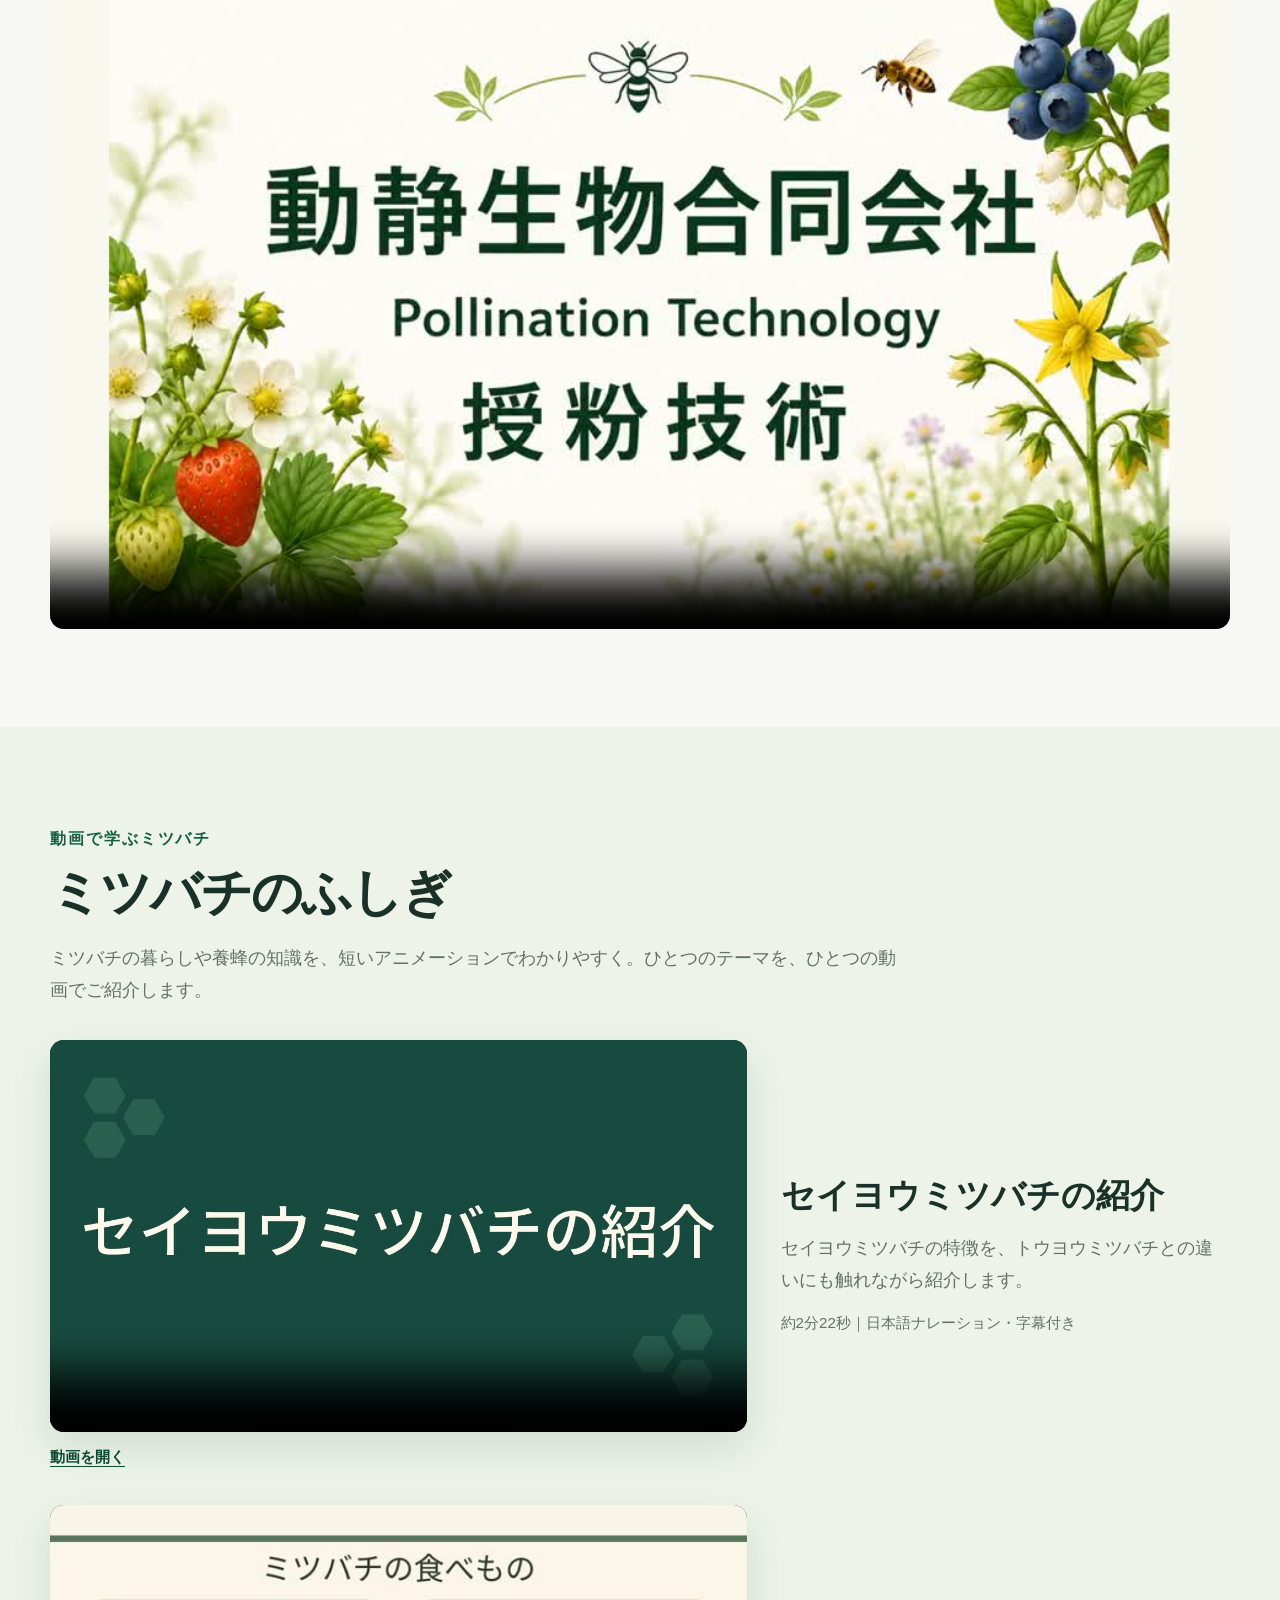
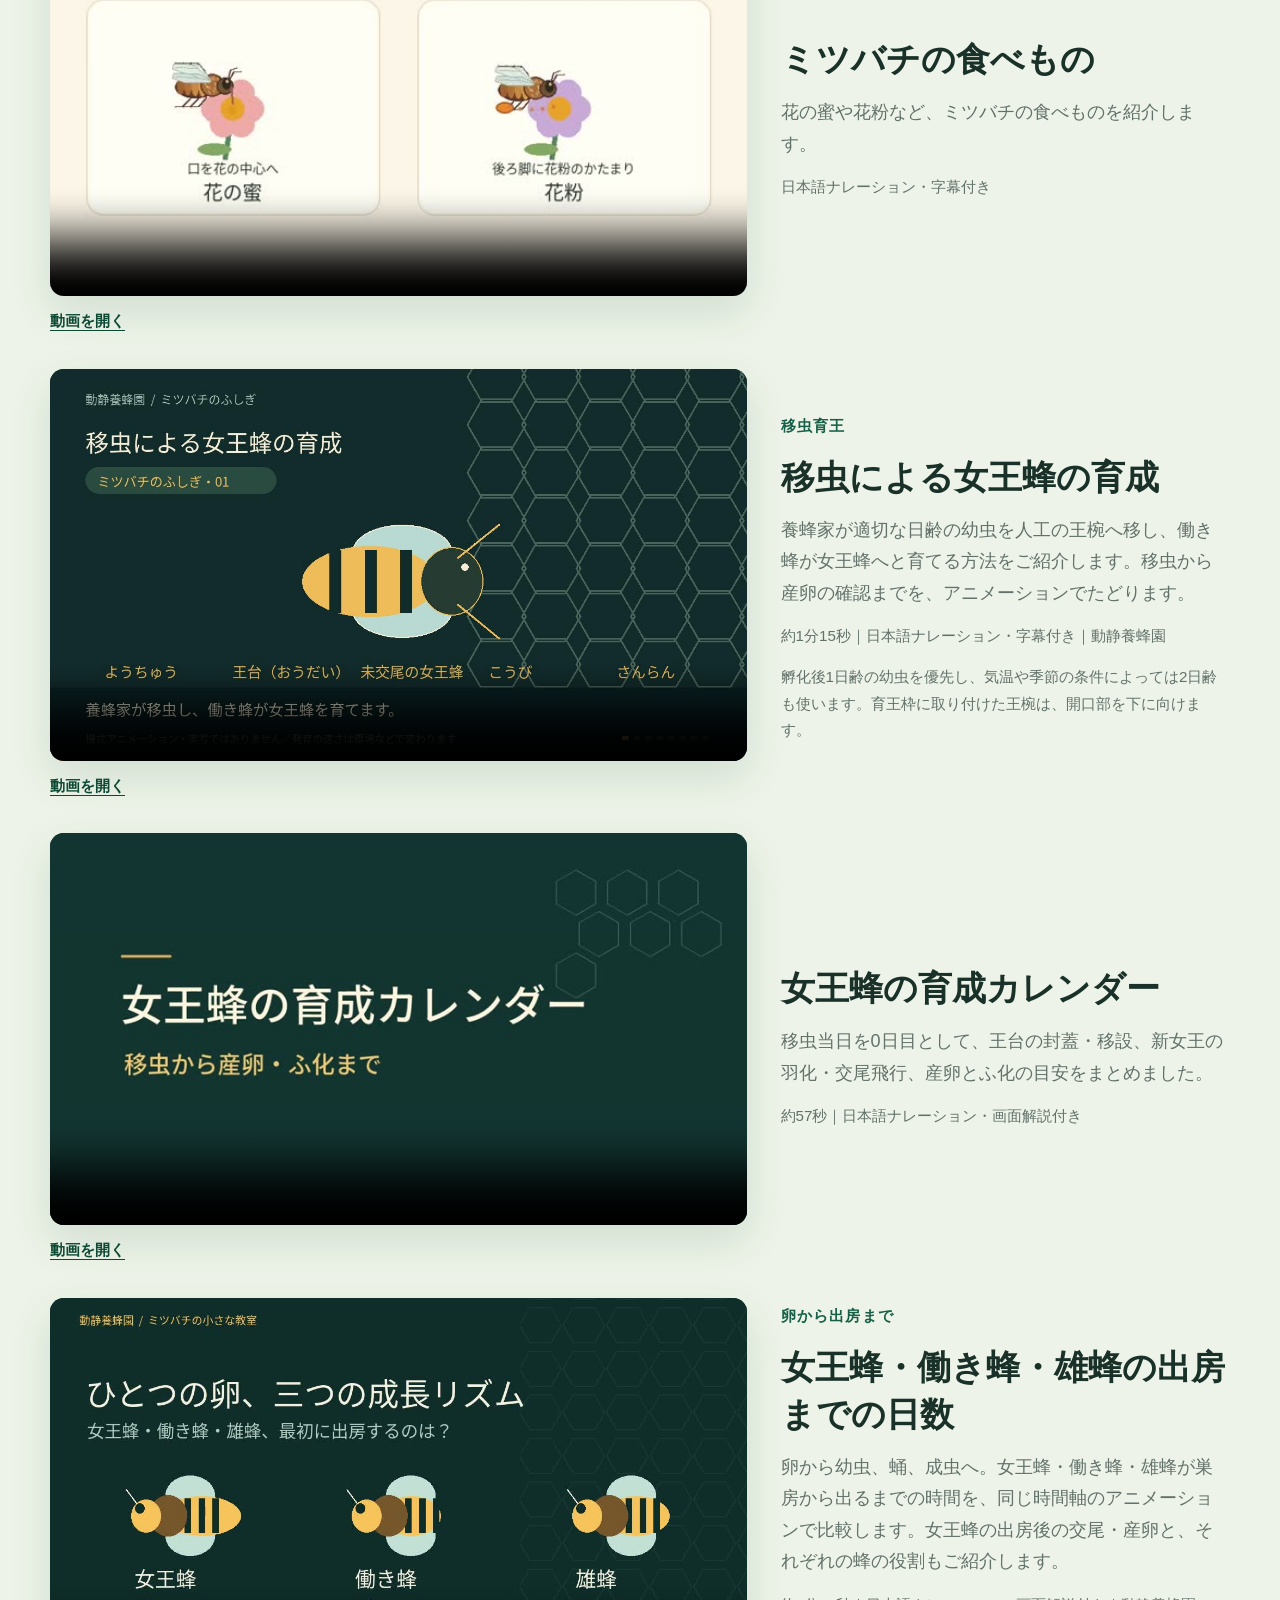
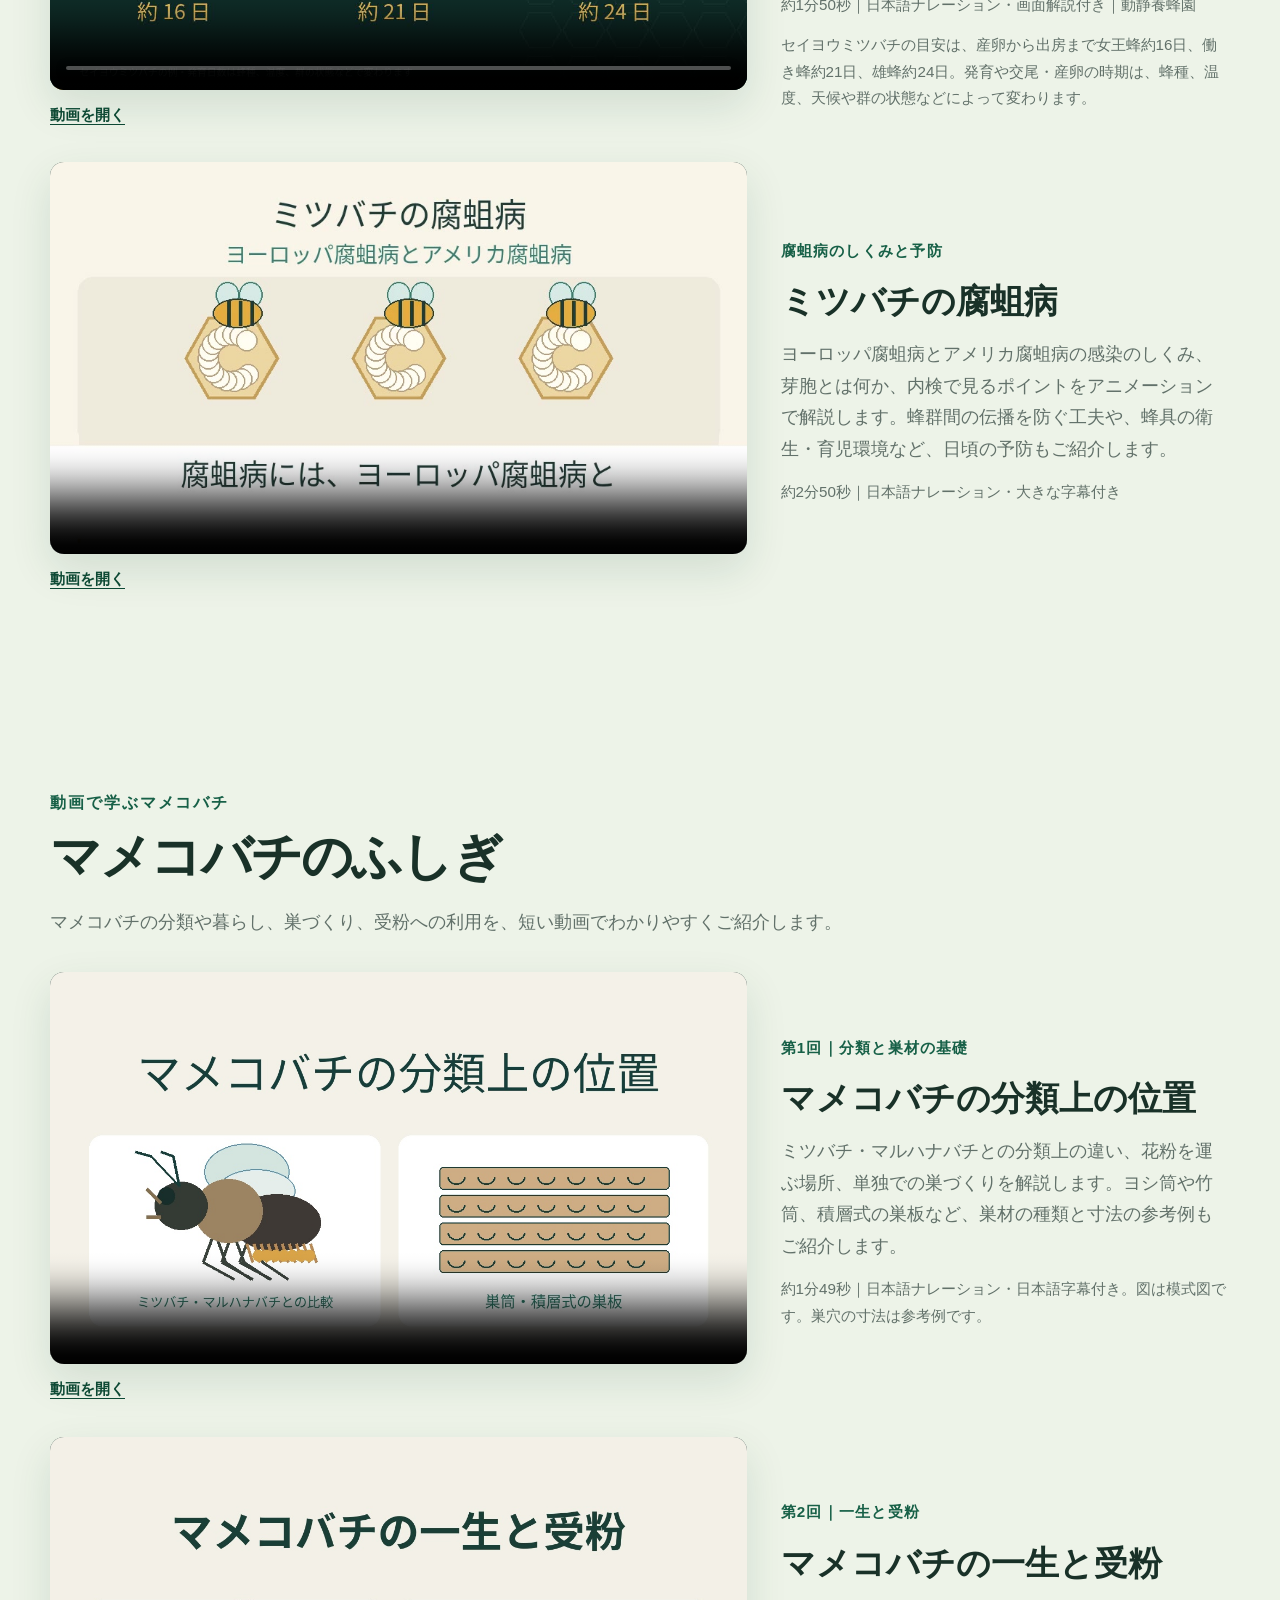
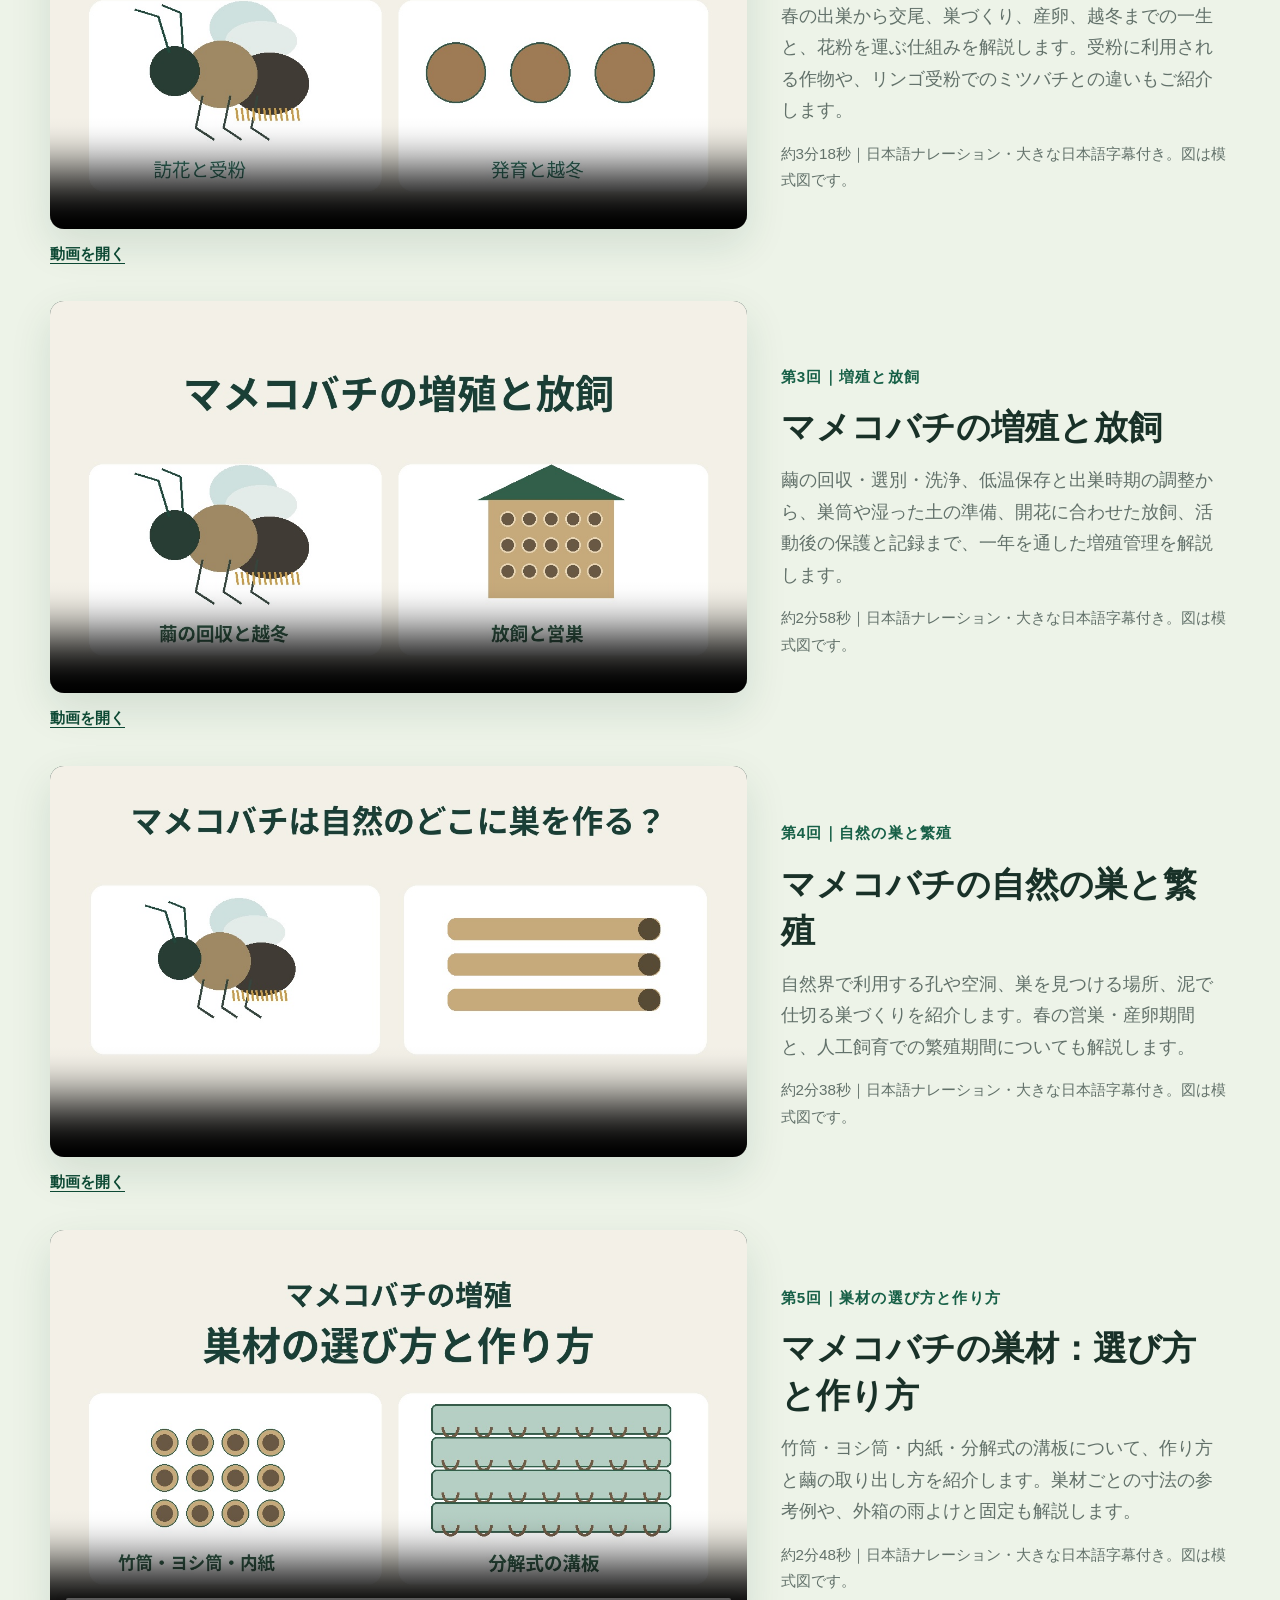
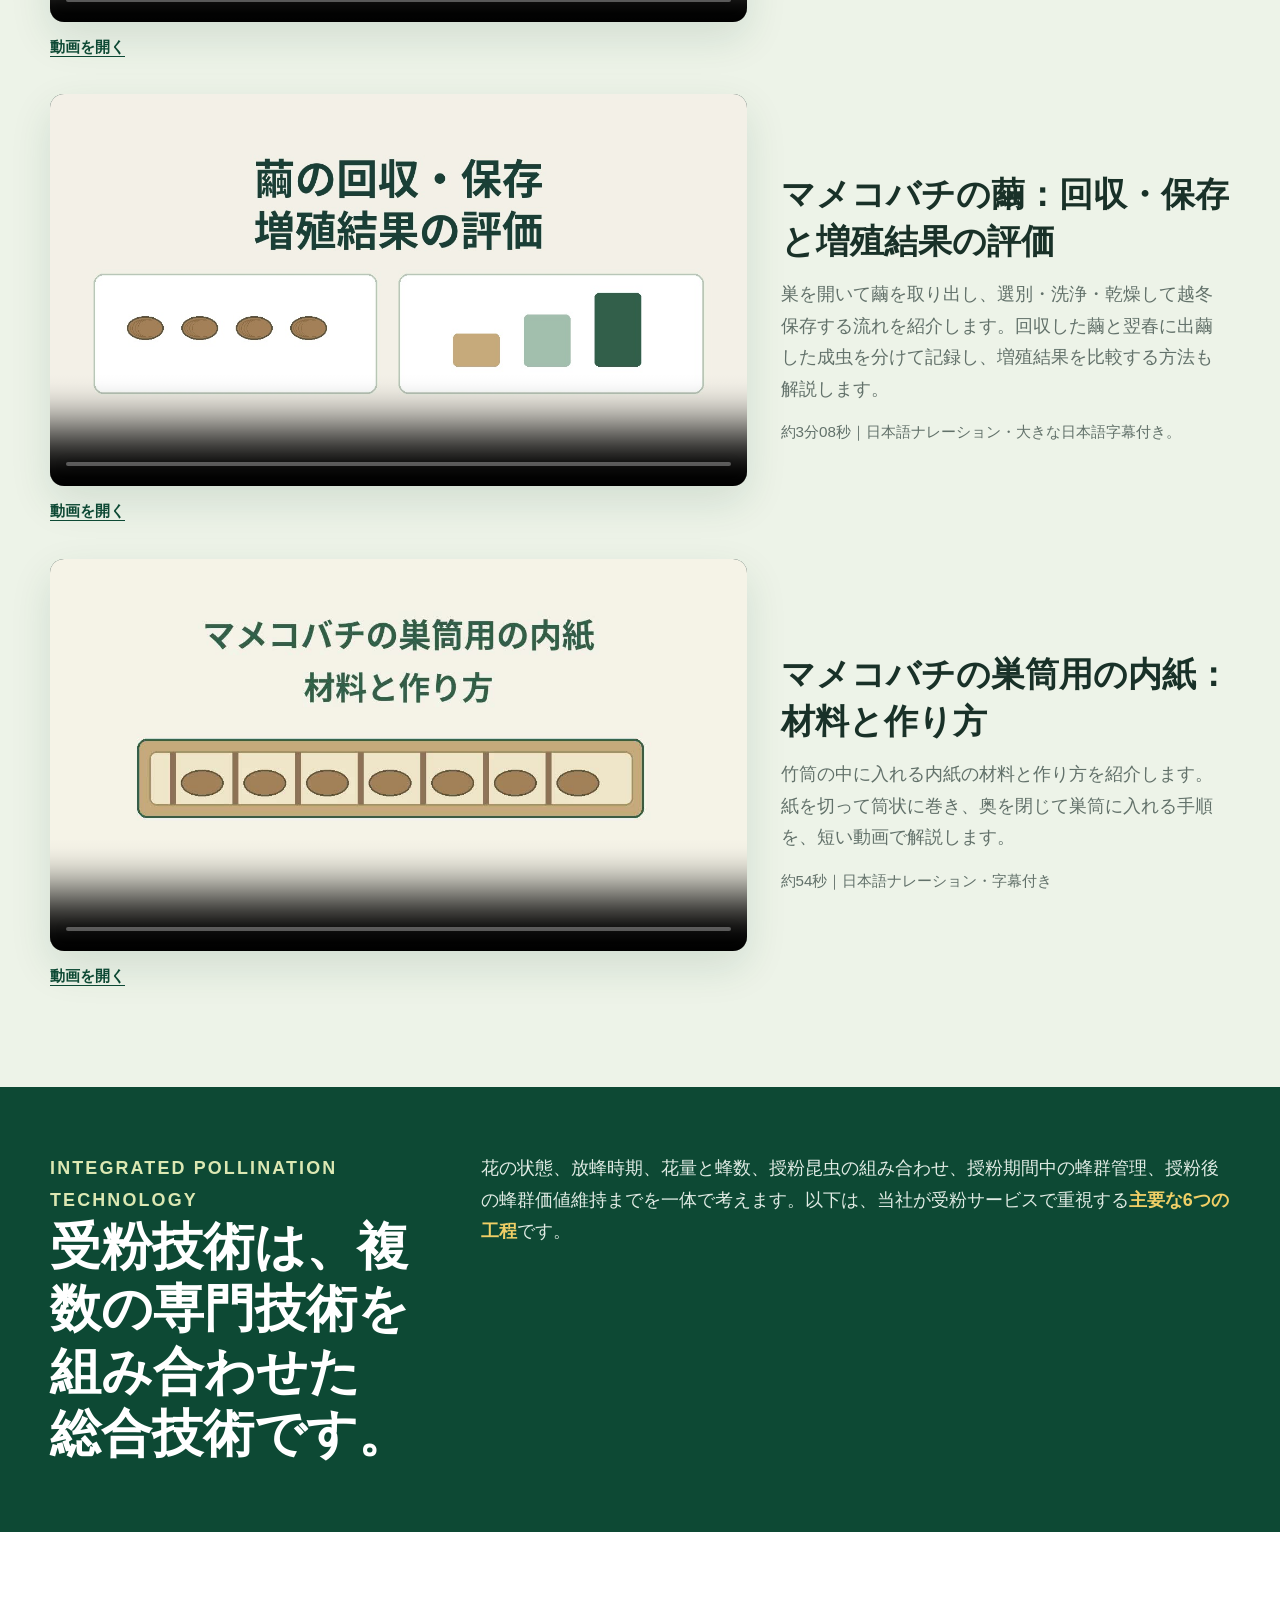
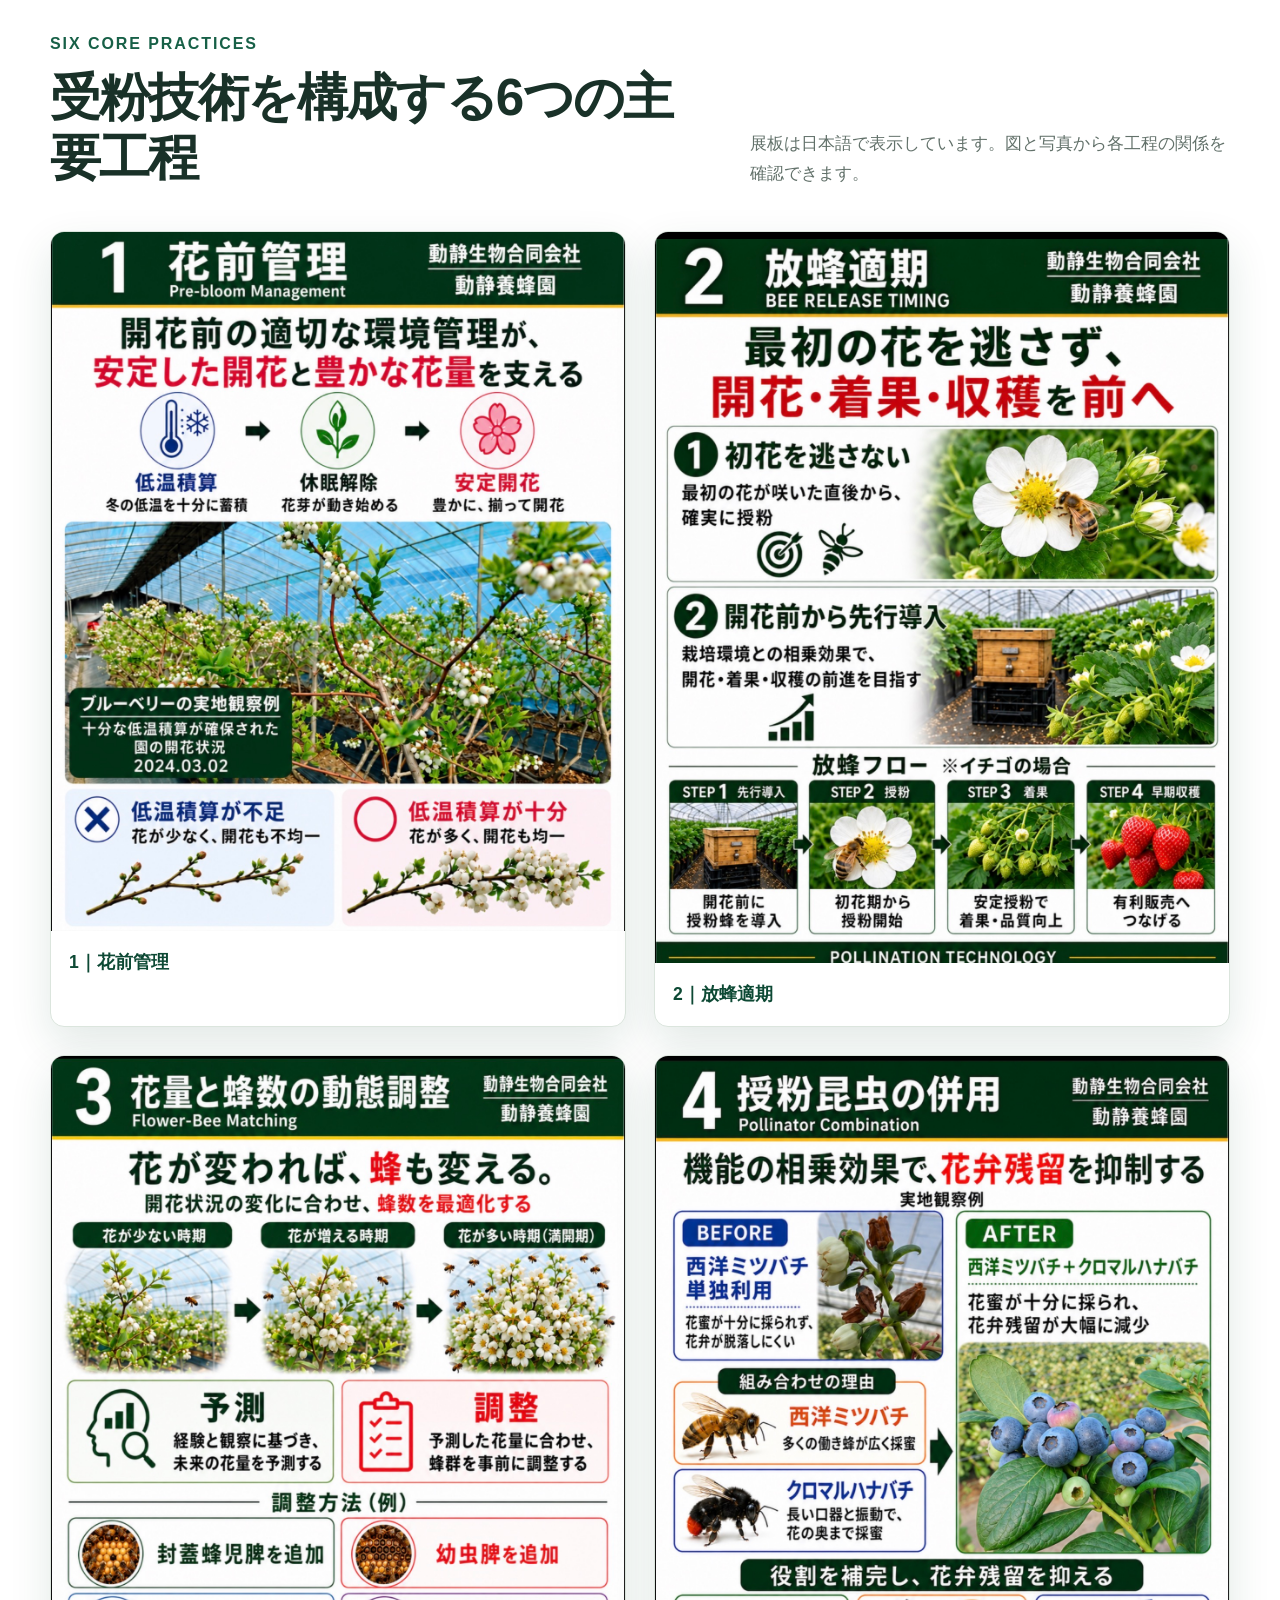
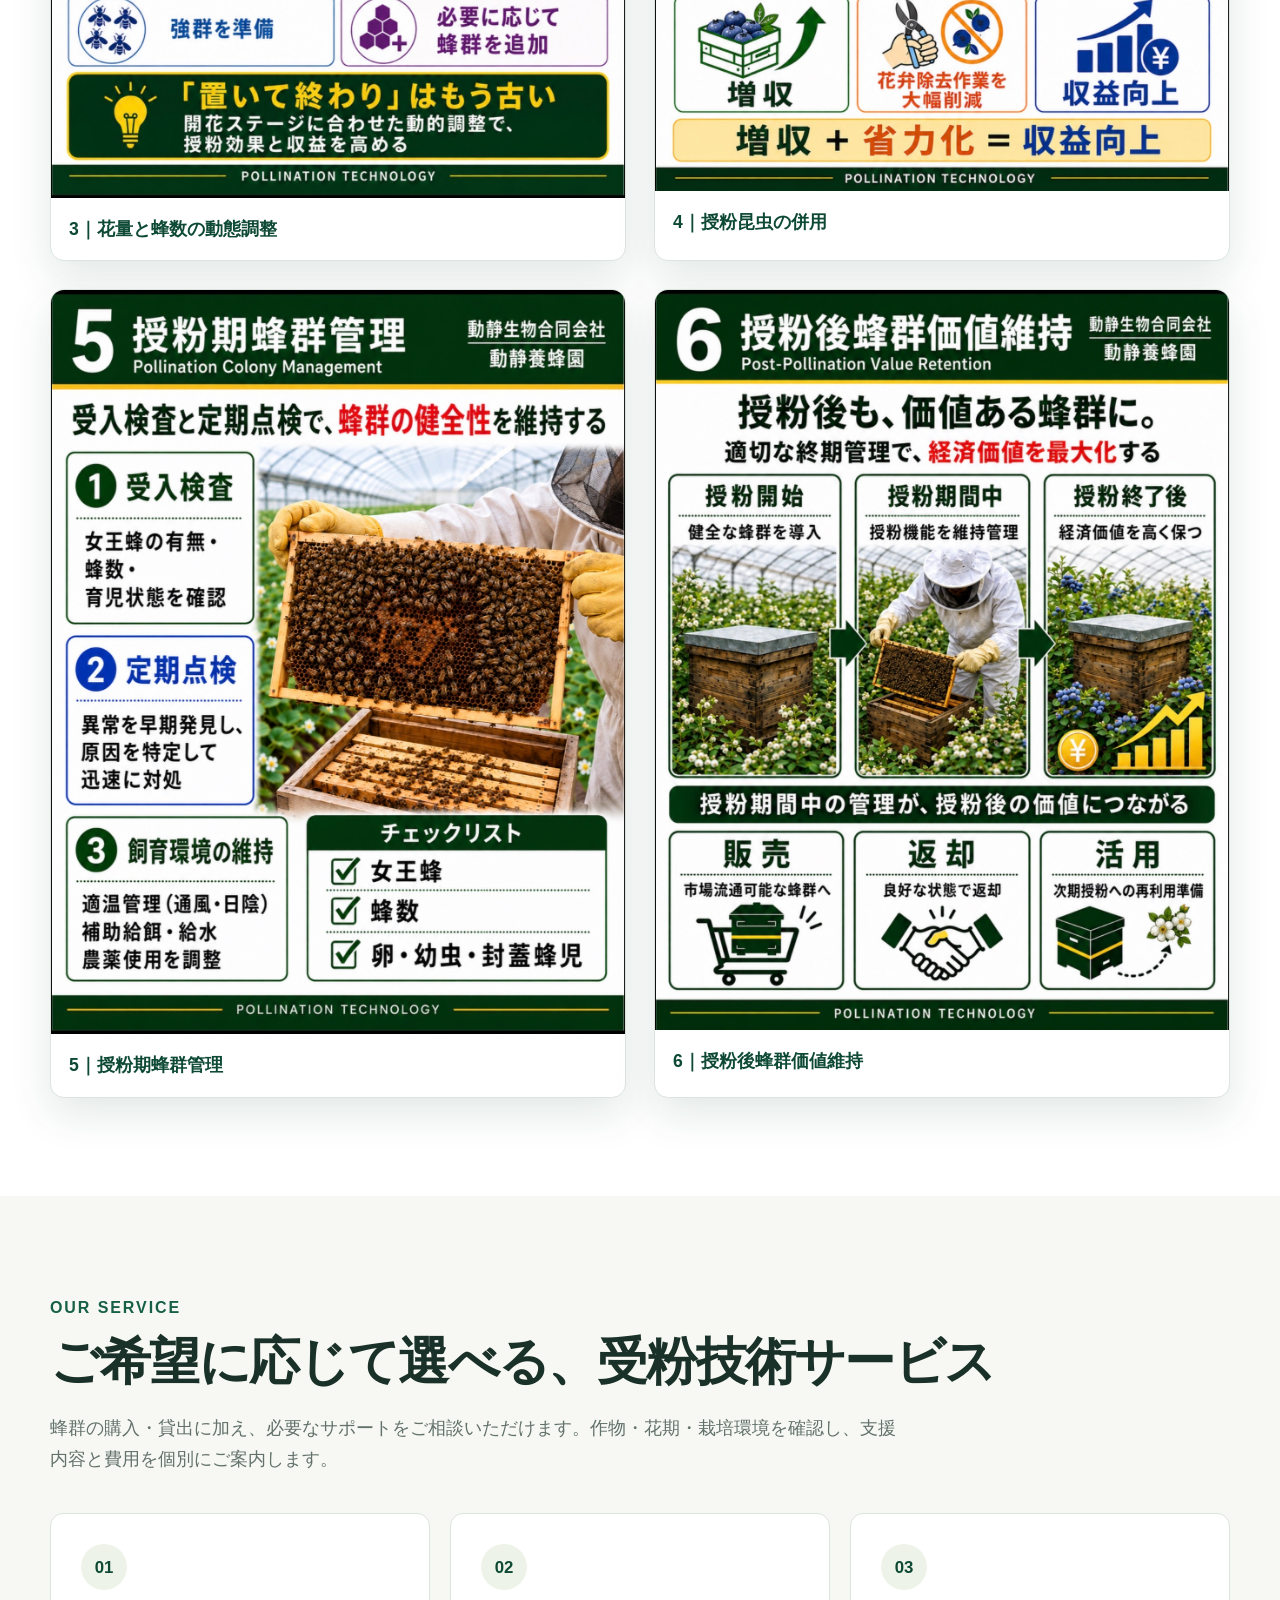
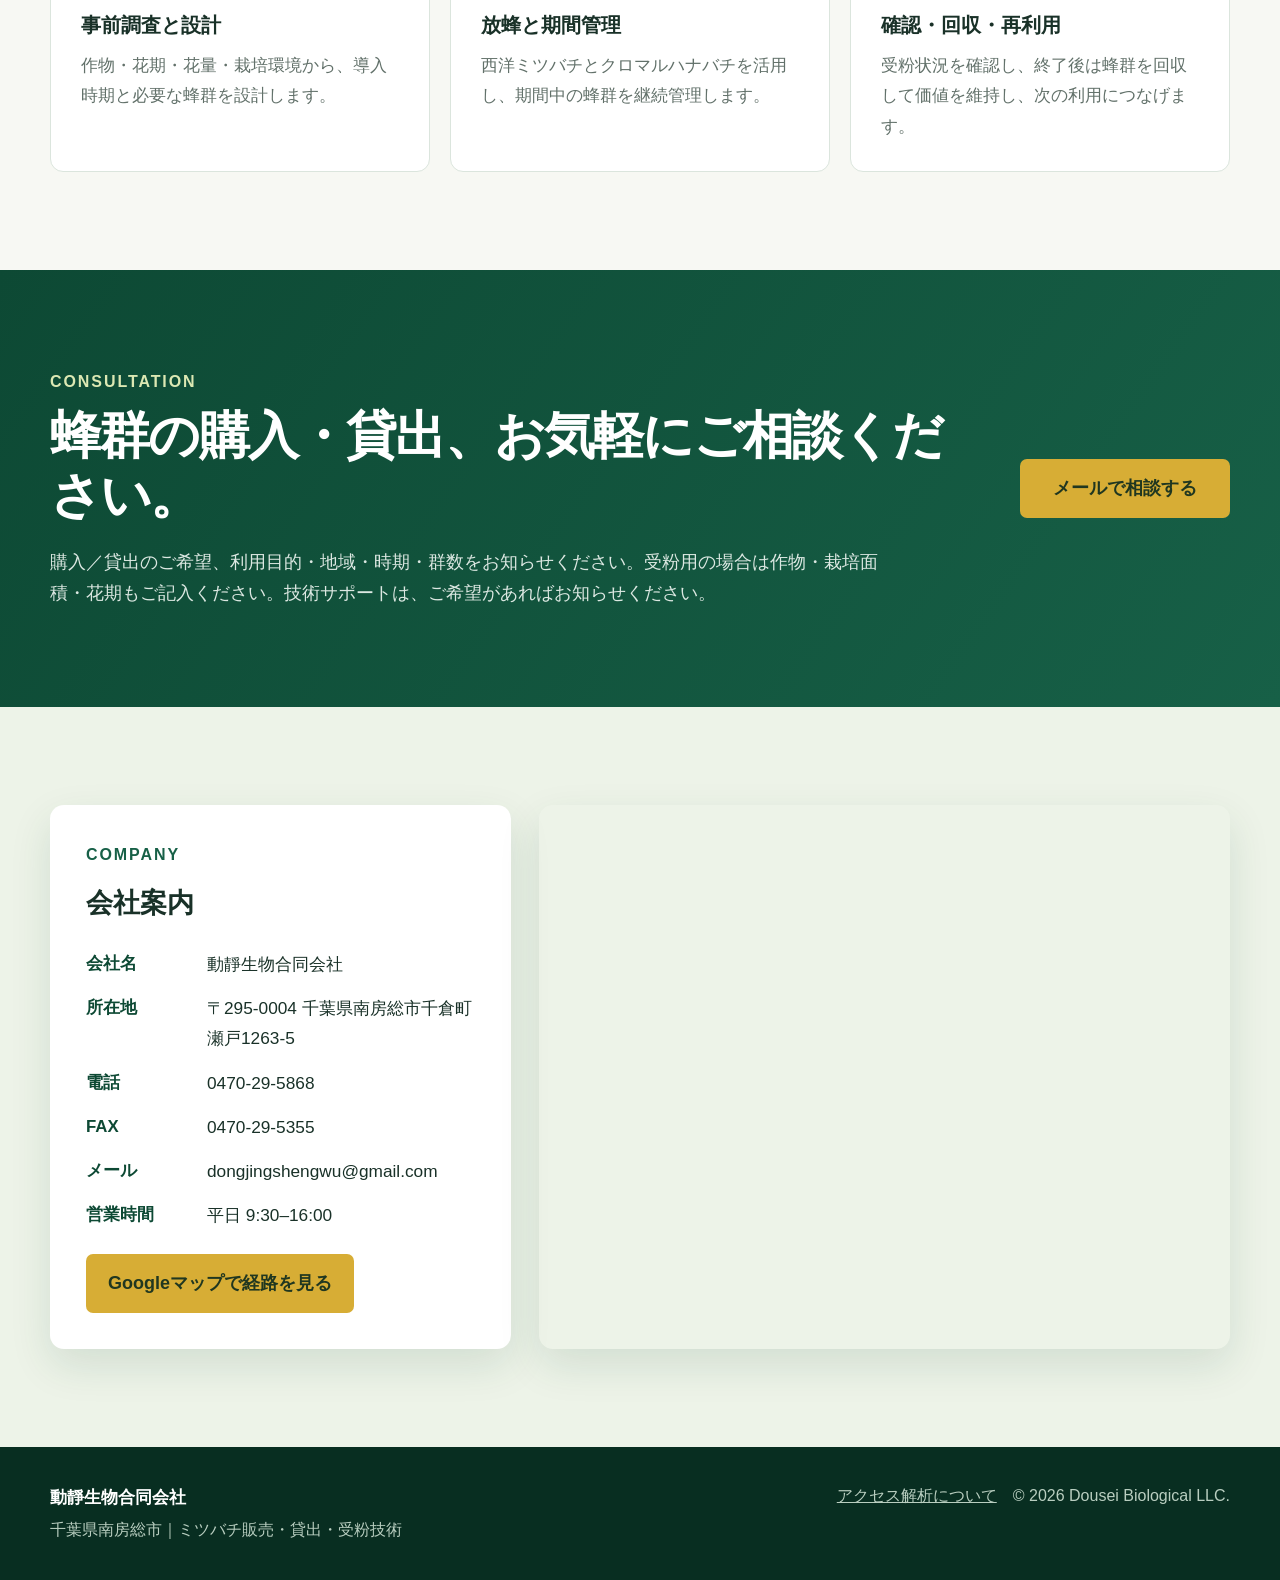
==== commit 76e903fb: "Reencode paper liner video for mobile playback and refresh video URL" ====
--- a/index.html
+++ b/index.html
@@ -234,9 +234,9 @@
     
       <div class="knowledge-grid" id="mason-bee-paper-liner">
         <div class="knowledge-player"><video controls playsinline preload="none" poster="assets/mason-bee-paper-liner-ja.jpg" aria-labelledby="mason-bee-paper-liner-title">
-          <source src="assets/mason-bee-paper-liner-ja.mp4" type="video/mp4">
-          <a href="assets/mason-bee-paper-liner-ja.mp4">動画を開く</a>
-        </video><p><a class="knowledge-link" href="assets/mason-bee-paper-liner-ja.mp4">動画を開く</a></p></div>
+          <source src="assets/mason-bee-paper-liner-ja-mobile-v2.mp4" type="video/mp4">
+          <a href="assets/mason-bee-paper-liner-ja-mobile-v2.mp4">動画を開く</a>
+        </video><p><a class="knowledge-link" href="assets/mason-bee-paper-liner-ja-mobile-v2.mp4">動画を開く</a></p></div>
         <article class="knowledge-info">
           <h3 id="mason-bee-paper-liner-title">マメコバチの巣筒用の内紙：材料と作り方</h3>
           <p>竹筒の中に入れる内紙の材料と作り方を紹介します。紙を切って筒状に巻き、奥を閉じて巣筒に入れる手順を、短い動画で解説します。</p>
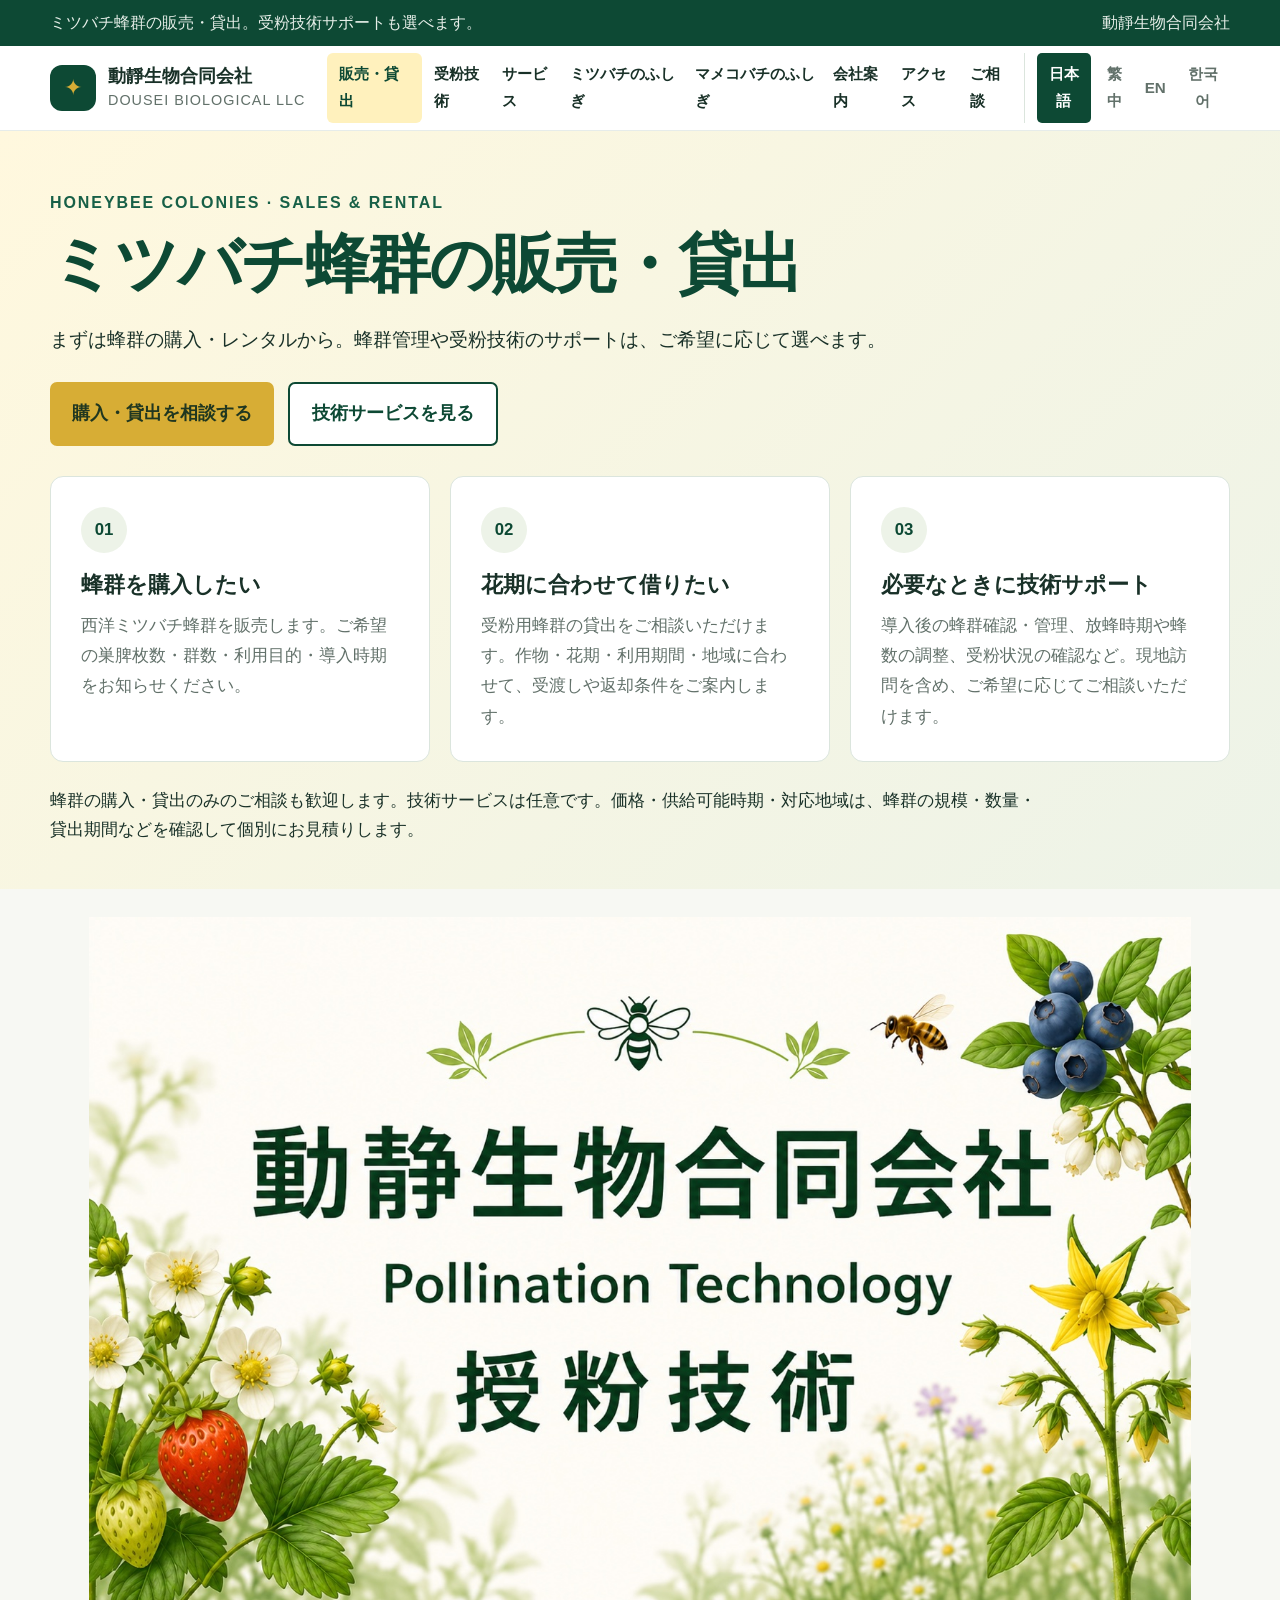
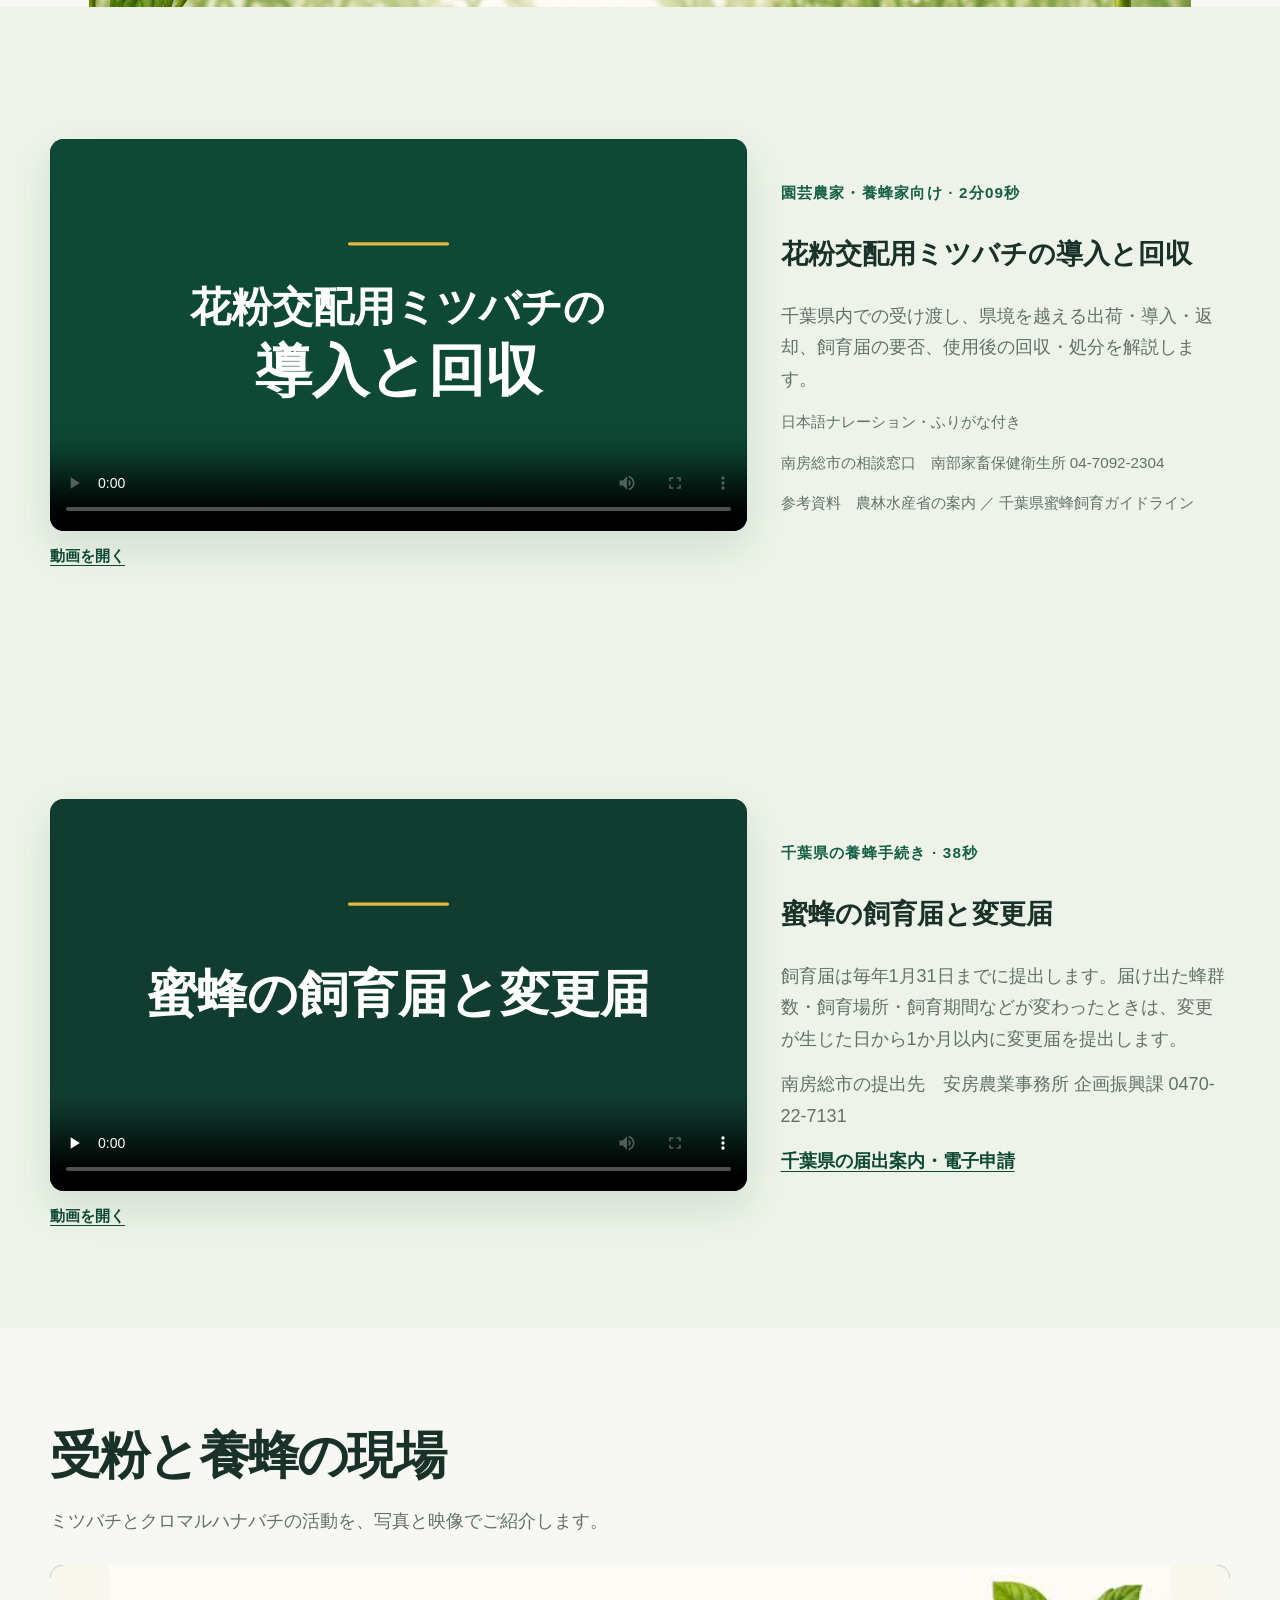
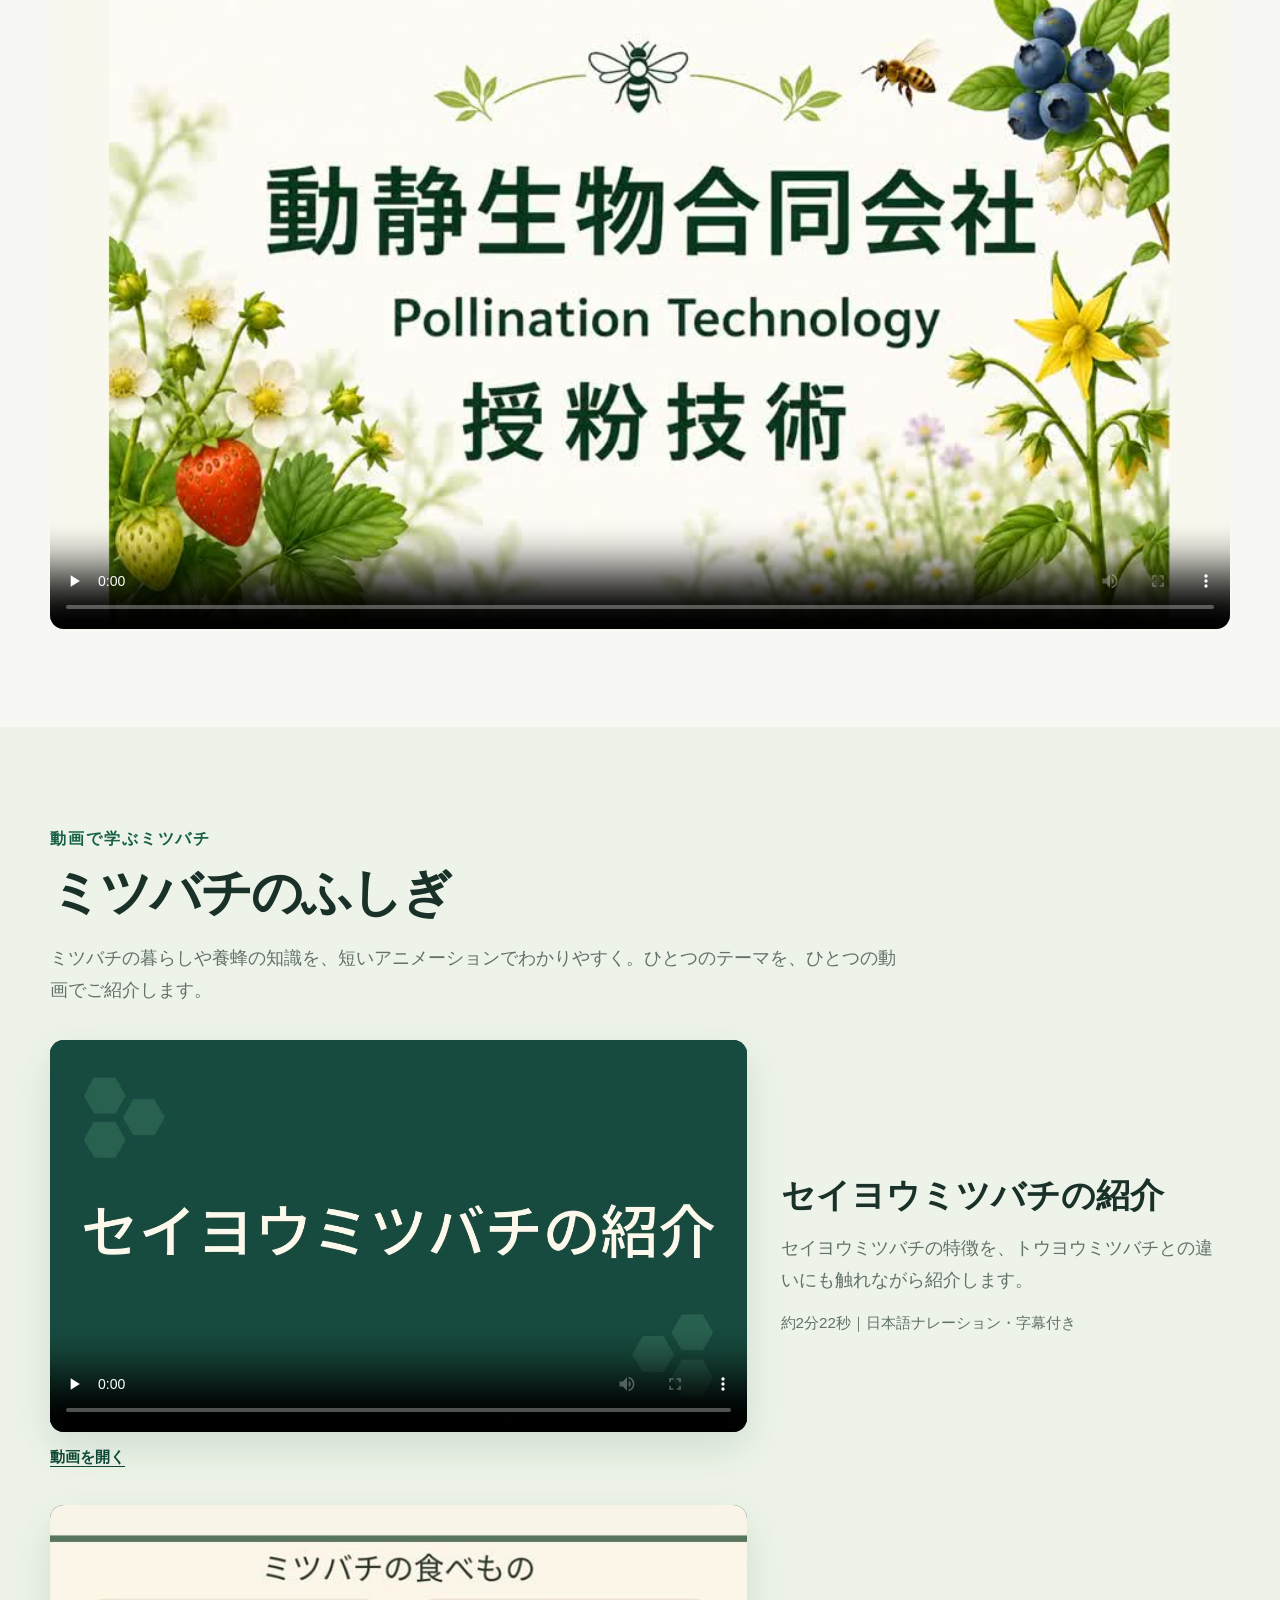
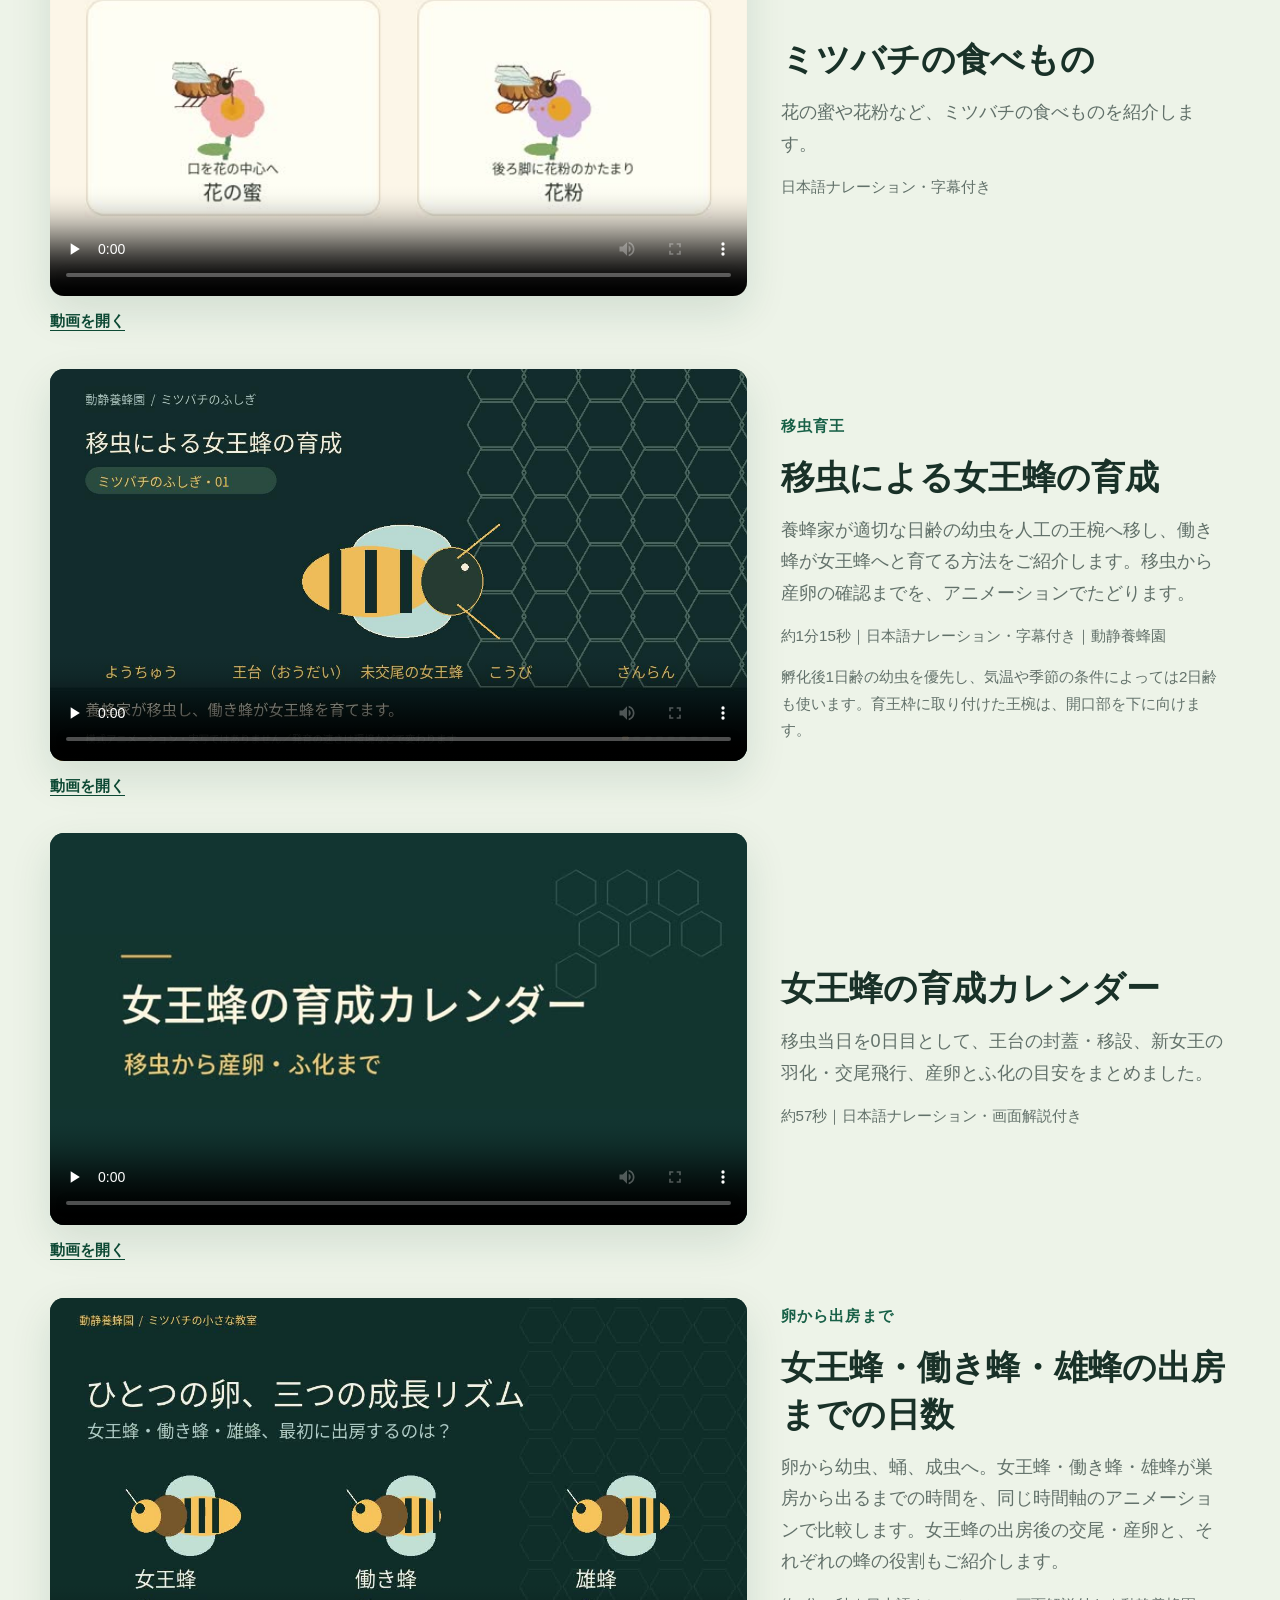
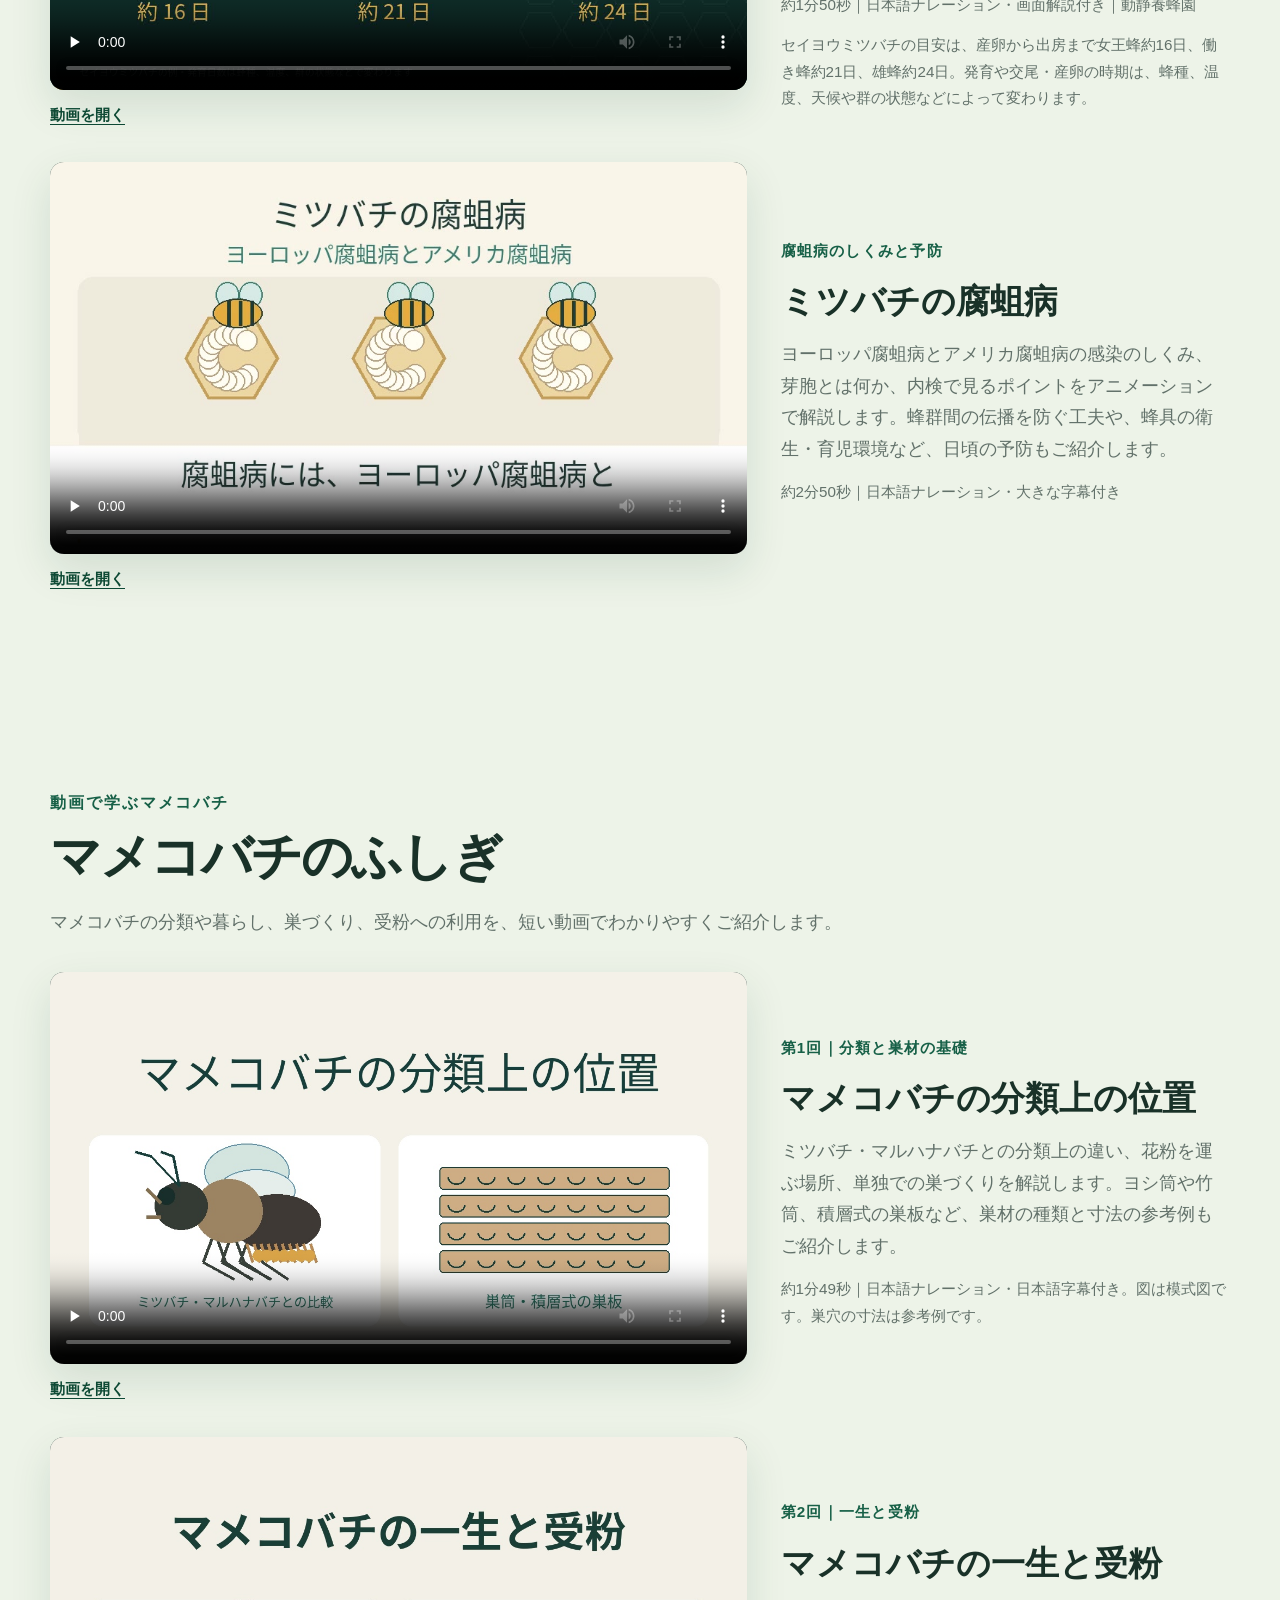
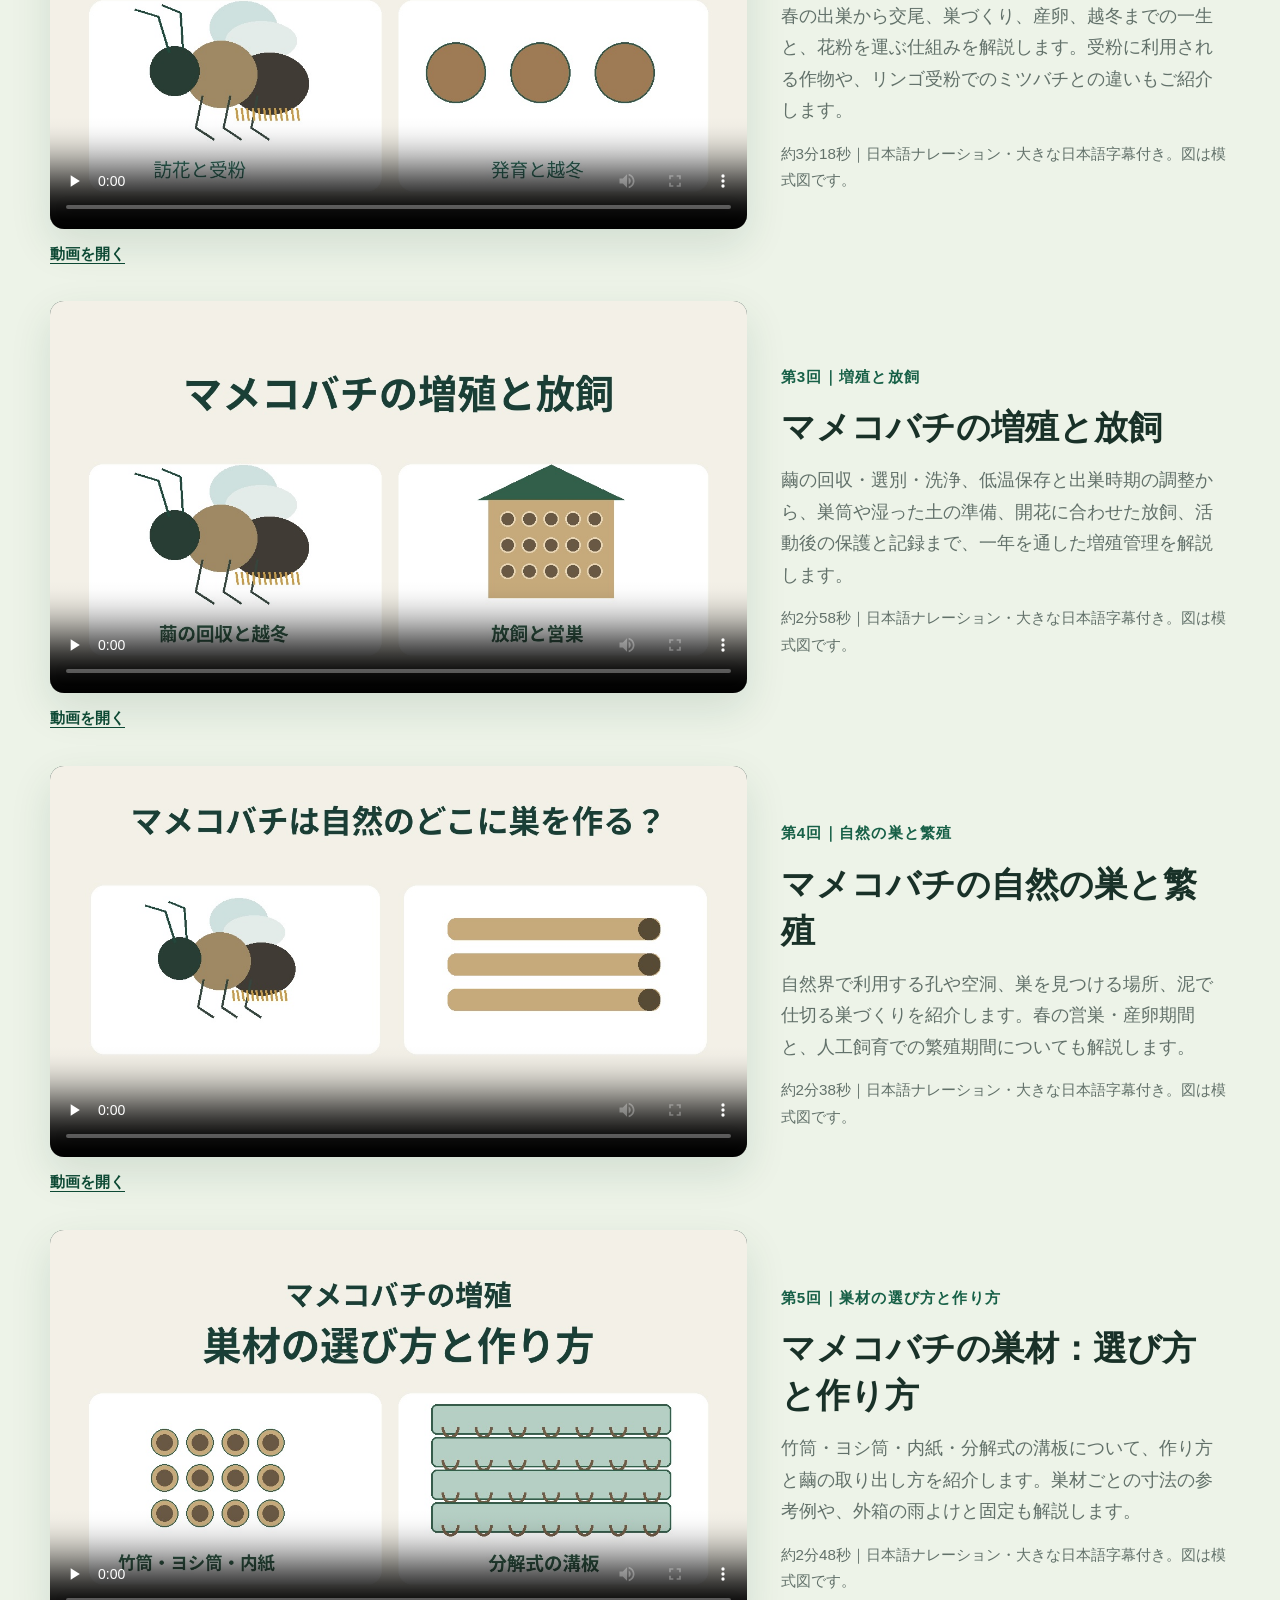
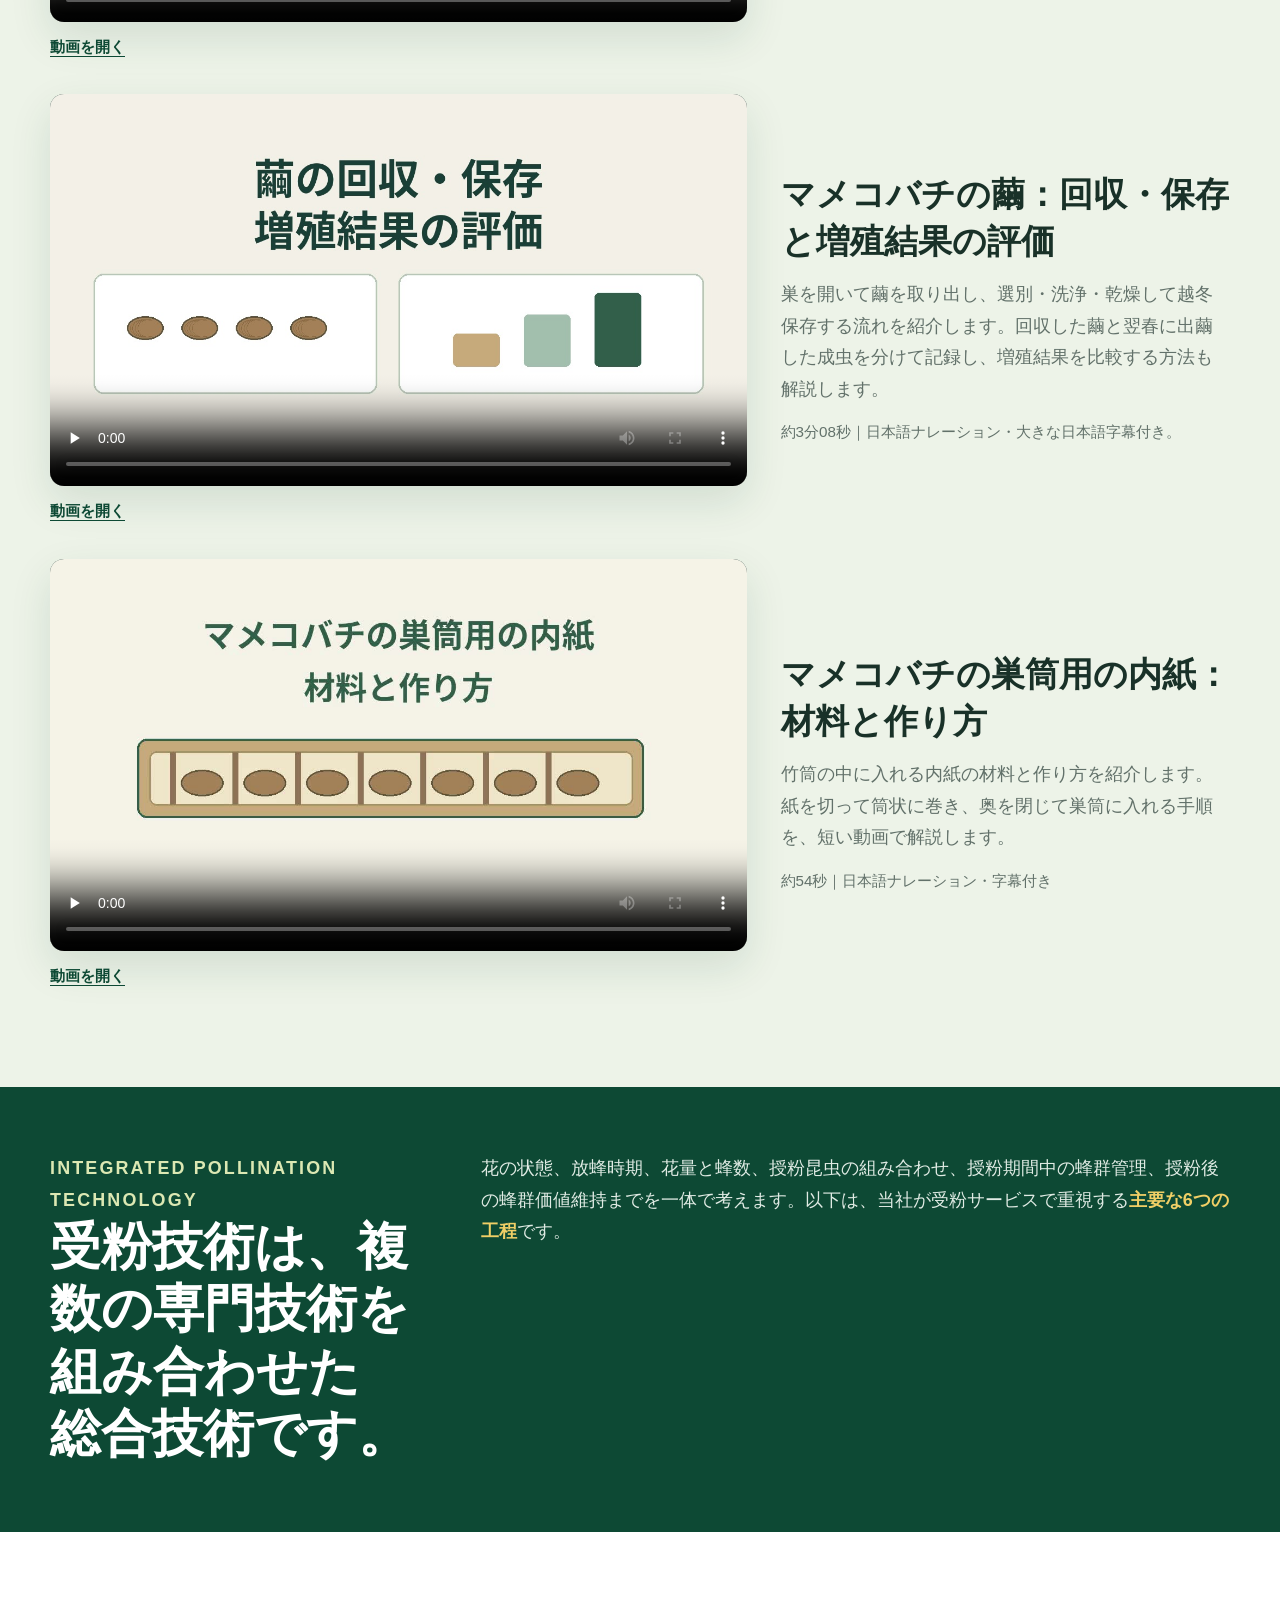
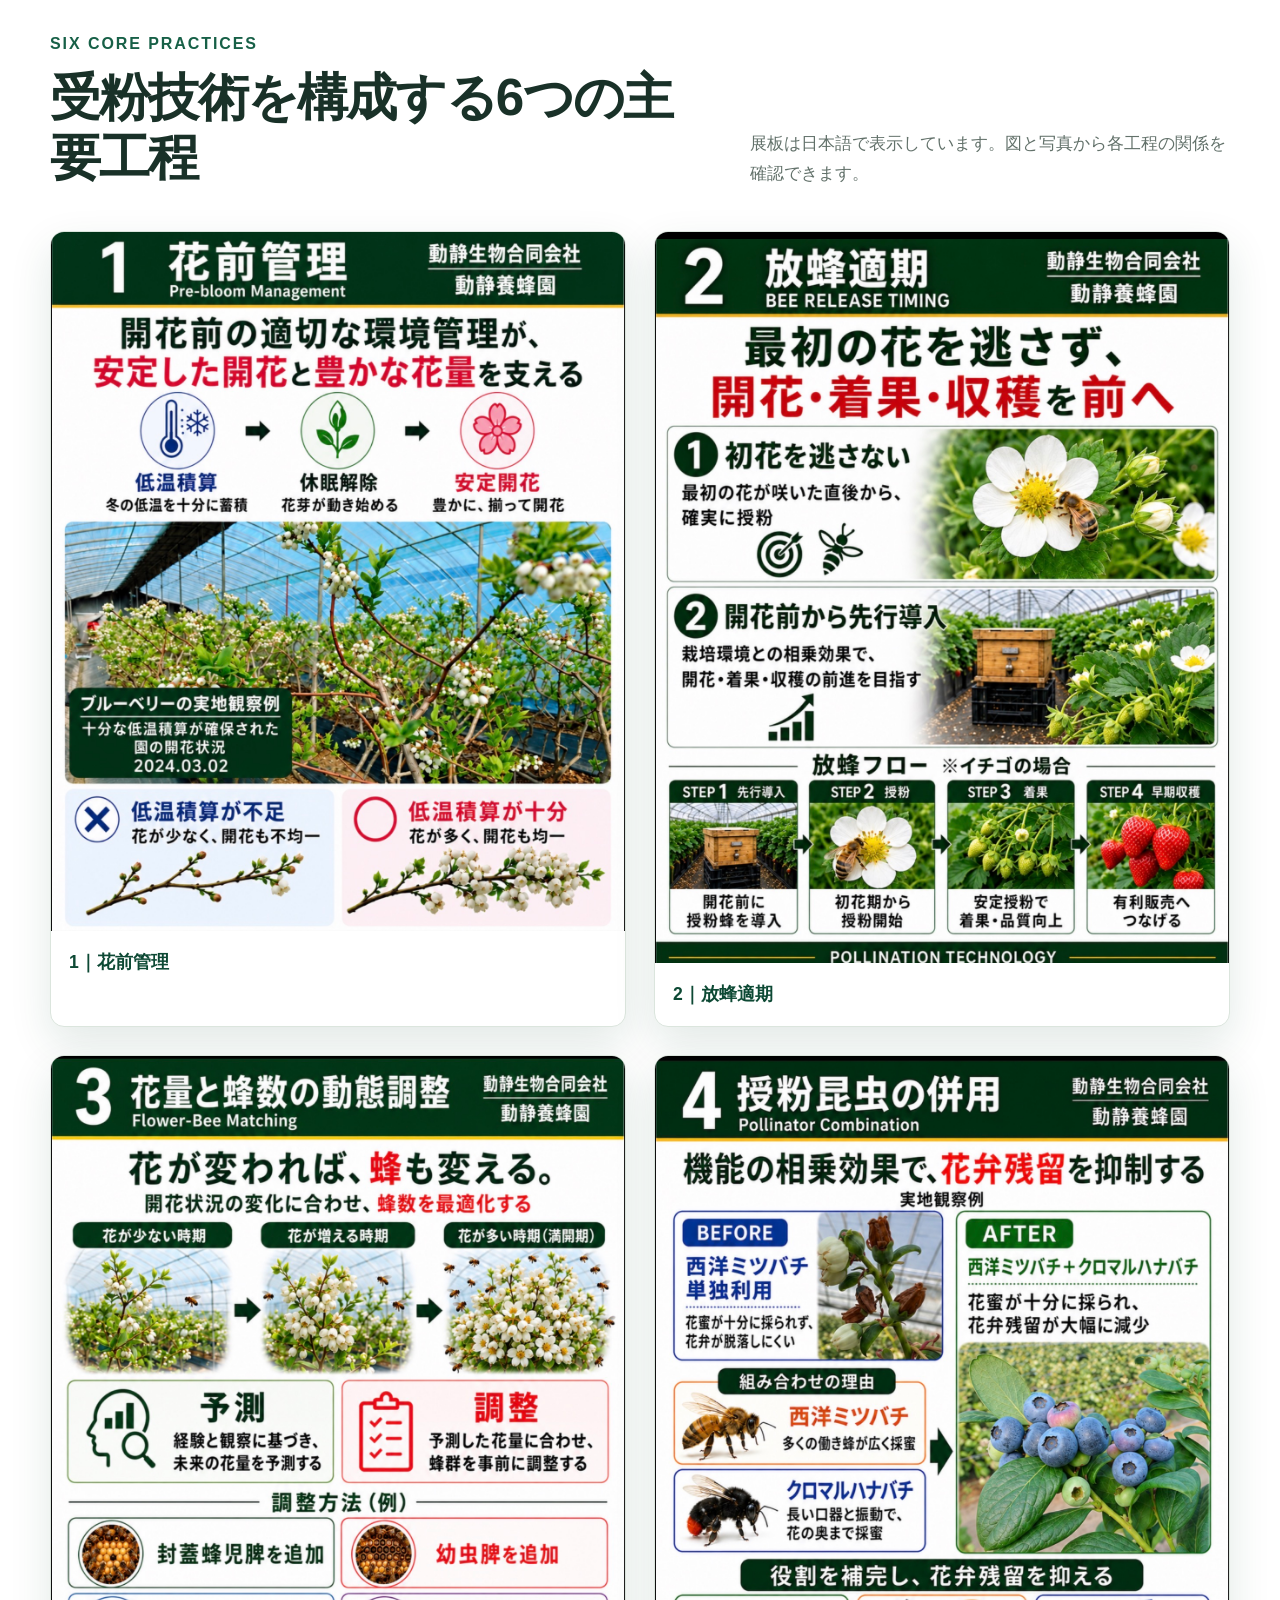
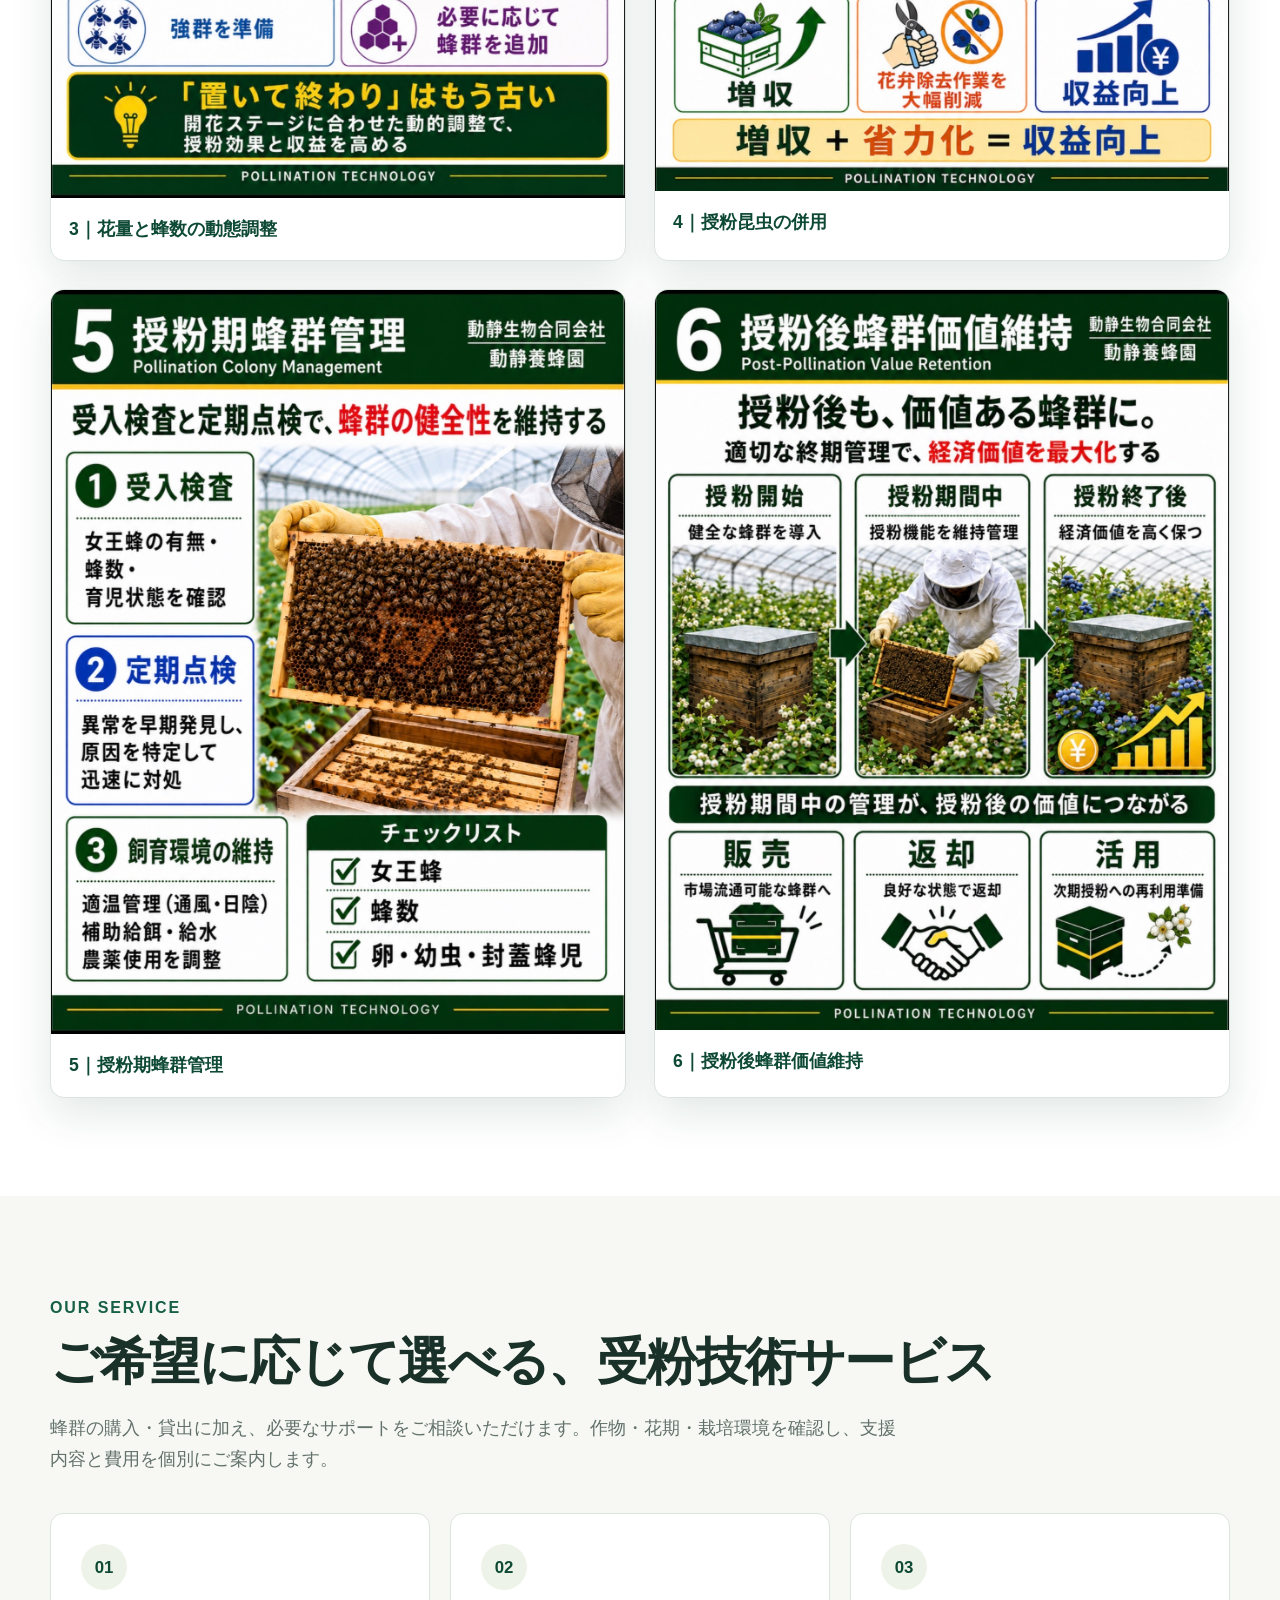
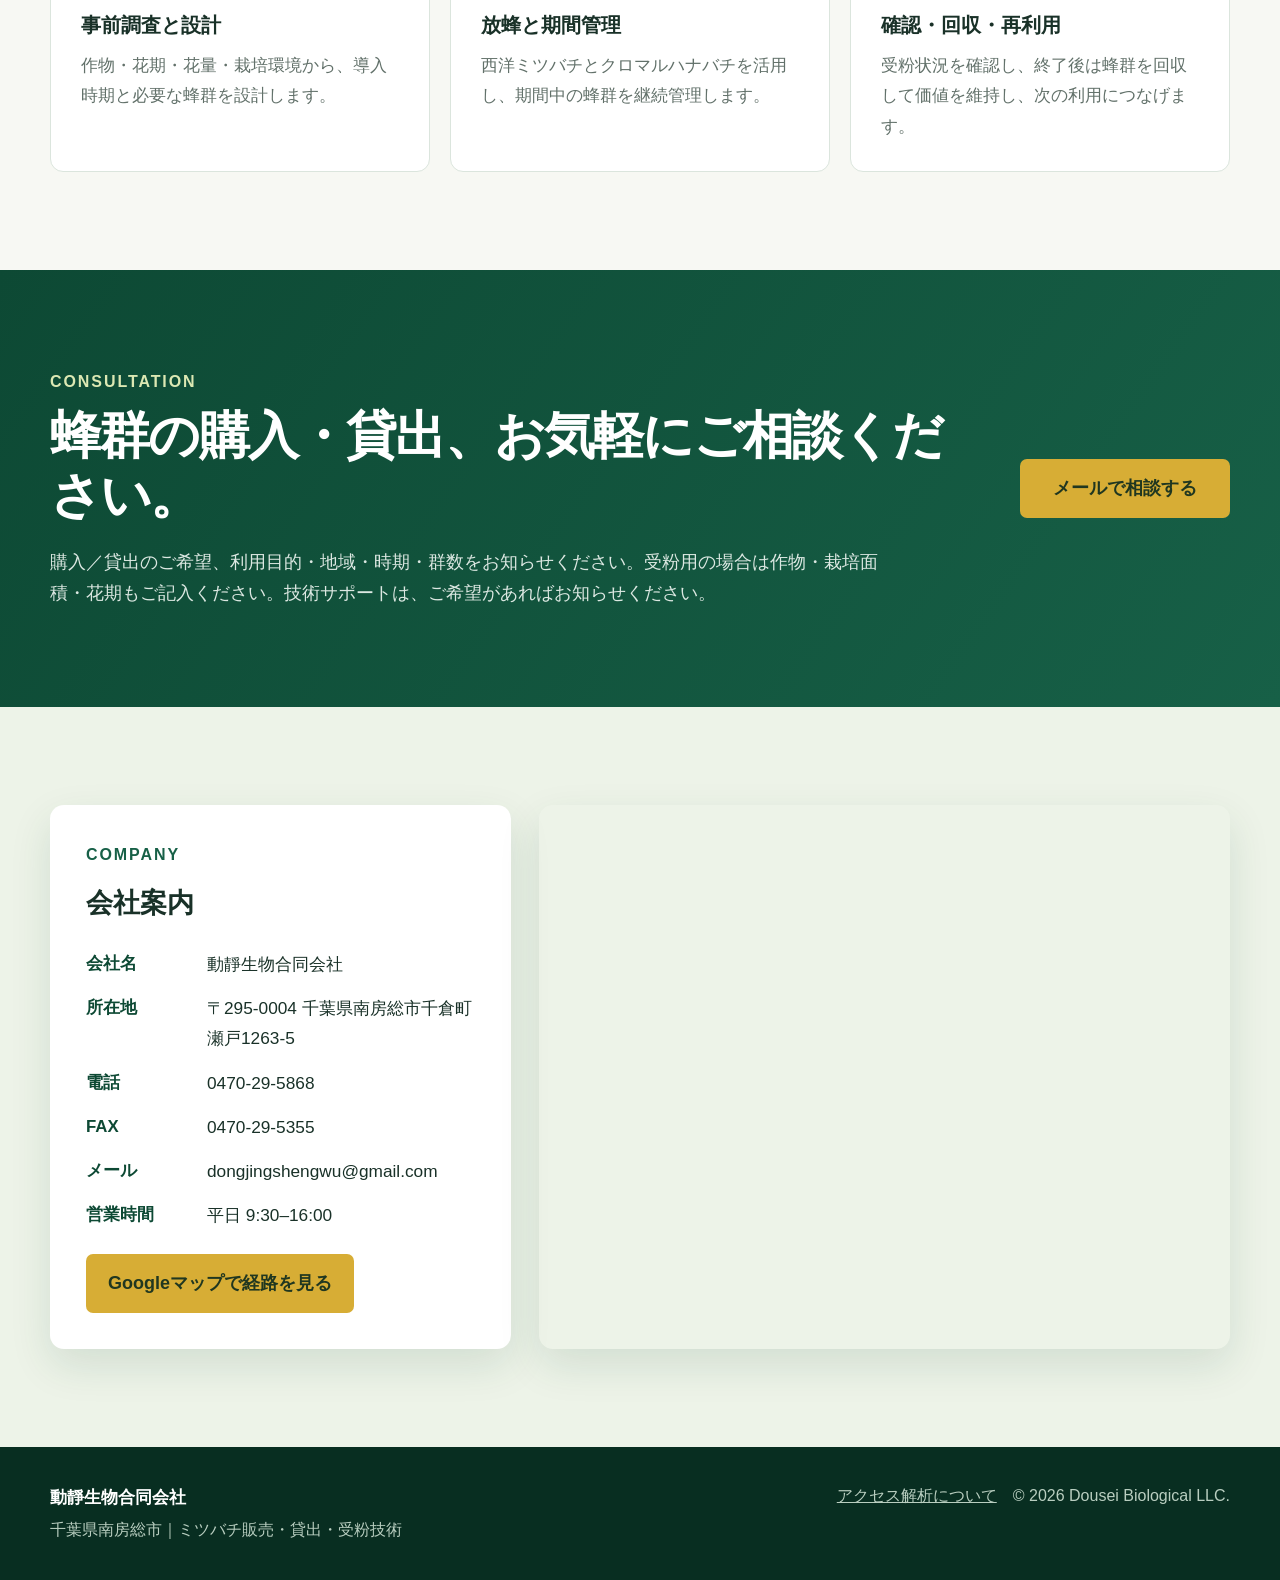
==== commit 1b5f6f54: "Use baseline H264 paper liner video with frequent keyframes for mobile playback" ====
--- a/index.html
+++ b/index.html
@@ -234,9 +234,9 @@
     
       <div class="knowledge-grid" id="mason-bee-paper-liner">
         <div class="knowledge-player"><video controls playsinline preload="none" poster="assets/mason-bee-paper-liner-ja.jpg" aria-labelledby="mason-bee-paper-liner-title">
-          <source src="assets/mason-bee-paper-liner-ja-mobile-v2.mp4" type="video/mp4">
-          <a href="assets/mason-bee-paper-liner-ja-mobile-v2.mp4">動画を開く</a>
-        </video><p><a class="knowledge-link" href="assets/mason-bee-paper-liner-ja-mobile-v2.mp4">動画を開く</a></p></div>
+          <source src="assets/mason-bee-paper-liner-ja-compatible-v3.mp4" type="video/mp4">
+          <a href="assets/mason-bee-paper-liner-ja-compatible-v3.mp4">動画を開く</a>
+        </video><p><a class="knowledge-link" href="assets/mason-bee-paper-liner-ja-compatible-v3.mp4">動画を開く</a></p></div>
         <article class="knowledge-info">
           <h3 id="mason-bee-paper-liner-title">マメコバチの巣筒用の内紙：材料と作り方</h3>
           <p>竹筒の中に入れる内紙の材料と作り方を紹介します。紙を切って筒状に巻き、奥を閉じて巣筒に入れる手順を、短い動画で解説します。</p>
